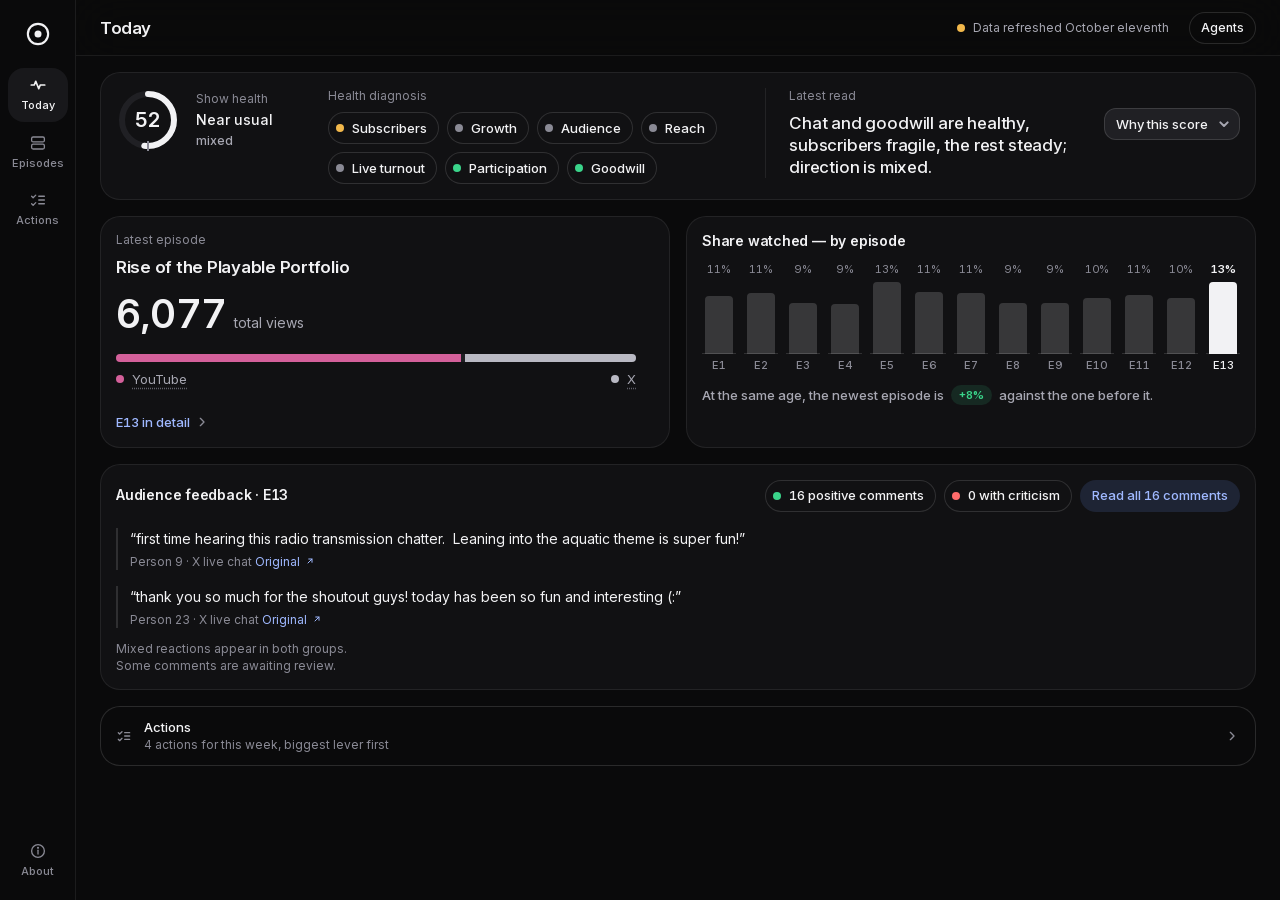
==== index.html @ e7eb9061 "Sponsor page: data.sponsor, call-ins, matched clocks, sponsors.html A third page the owners send to " ====
<!doctype html>
<html lang="en">
<head>
<meta charset="utf-8" />
<meta name="viewport" content="width=device-width, initial-scale=1" />
<link rel="icon" href="data:image/svg+xml,%3Csvg xmlns='http://www.w3.org/2000/svg' viewBox='0 0 16 16'%3E%3Crect width='16' height='16' rx='4' fill='%230a0a0b'/%3E%3Ccircle cx='8' cy='8' r='5.25' fill='none' stroke='%23f2f2f4' stroke-width='1.5'/%3E%3Ccircle cx='8' cy='8' r='2' fill='%23f2f2f4'/%3E%3C/svg%3E" />
<meta name="theme-color" content="#0a0a0b" />
<title>Dive Radio — Episode Analytics</title>
<style>
  /* Inter, Latin subset, variable weight 100–900 and optical size 14–32 — © 2016 The Inter Project Authors, SIL Open Font License 1.1 */
  @font-face { font-family: "Inter"; font-style: normal; font-weight: 100 900; font-display: swap; src: url([data-uri]) format("woff2"); unicode-range: U+0000-00FF, U+0131, U+0152-0153, U+02BB-02BC, U+02C6, U+02DA, U+02DC, U+0304, U+0308, U+0329, U+2000-206F, U+20AC, U+2122, U+2191, U+2193, U+2212, U+2215, U+FEFF, U+FFFD; }
  @font-face { font-family: "Inter Fallback"; src: local("Arial"); ascent-override: 90.44%; descent-override: 22.52%; line-gap-override: 0%; size-adjust: 107.12%; }
  /* ===== Smart Sharps design system 3.1.1 (2026-10-08) =====
     The system's tokens.css follows verbatim — validator block 1q2 locks it
     byte for byte to tools/dive-analytics/audit/ds-tokens.css, the vendored
     copy — inlined with the Inter Latin subset above so the page fetches
     nothing at runtime (rule 10). Every rule after it reads these tokens: no
     raw colors, eight type steps, a 4 px grid, the radius scale. The linter
     (scripts/ds-audit.mjs, vendored at audit/ds-audit.mjs) keeps it that way. */
/*
 * Smart Sharps design system — tokens (vanilla CSS). One dark world.
 * THIS FILE IS THE SOURCE OF TRUTH for every token (design system v2, 2026-10-04, extracted from
 * the Smart Sharps app; the data-viz and dashboard extensions, v2.1, 2026-10-06, are marked EXT
 * and described in reference/extensions.md). Smart Sharps itself imports it through
 * tailwind-theme.css; change a token here, never in a consuming app.
 *
 * Use: link it (with fonts.css) or paste it into the page's first <style> (single-file pages
 * paste `node scripts/inline-fonts.mjs` output for the fonts). Every other rule reads these
 * properties — no raw colors, no off-scale sizes, no off-grid spacing (scripts/ds-audit.mjs
 * enforces it).
 *
 * COLOR MEANS ONE THING EACH
 *   blue (--tint)        you can tap it: buttons, links, focus. Never decoration, data, selection or status.
 *   white inverted       a selected toggle (filter chips, picked items) — --selected-bg / --selected-fg.
 *   raised gray thumb    the selected option of a segmented control (surface-3 + --shadow-thumb).
 *   white ring           the current row or card (--selection-ring, 1.5 px inset). Focus is the blue outline.
 *   green / red          value: money won/lost; EXT in non-money products, the product's value measure
 *                        above/below its reference ("+12% vs typical"). Green also marks good / healthy.
 *   amber                a warning, an error, a fragile state, a small edge. Errors are amber, never red.
 *   orange (--urgent)    act now. Rare.
 *   live red             something happening right now — always with the word LIVE.
 *   EXT series-*         chart identity only (≤ 4 named series). Never on text that is not a legend.
 *   EXT white focus      the focused series in a many-series chart; everything else is context gray.
 * A color always rides with a word, a sign or an icon — never alone.
 */

:root {
  color-scheme: dark;

  /* ---- type: eight steps, rem × --type-scale (Dynamic Type 0.85–1.6). Nothing else is a size. ---- */
  --font-sans: "Inter", "Inter Fallback", ui-sans-serif, system-ui, -apple-system, sans-serif; /* words AND numbers */
  --font-num: var(--font-sans);   /* figures: the same face; .num adds tabular figures so columns align */
  --font-mono: var(--font-num);   /* deprecated alias (v2 set figures in Geist Mono); kept so old var(--font-mono) is Inter */
  --type-scale: 1;
  --body-size: 0.9375rem;          /* 15 on phones, 14 from 48rem */
  --hero-size: 2.125rem;           /* 34 on phones, 40 from 48rem */
  --text-caption: calc(0.6875rem * var(--type-scale));  --lh-caption: 1.28;   /* 11  axis labels, sm tags */
  --text-meta:    calc(0.75rem * var(--type-scale));    --lh-meta: 1.34;      /* 12  labels, counts, meta */
  --text-body-sm: calc(0.8125rem * var(--type-scale));  --lh-body-sm: 1.39;   /* 13  secondary text, rows */
  --text-body:    calc(var(--body-size) * var(--type-scale)); --lh-body: 1.42; /* 15 / 14 body */
  --text-title:   calc(1.0625rem * var(--type-scale));  --lh-title: 1.3;      /* 17  titles (section titles are body from md) */
  --text-num-lg:  calc(1.25rem * var(--type-scale));    --lh-num-lg: 1.2;     /* 20  KPI / metric values; phone top-bar title */
  --text-display: calc(1.625rem * var(--type-scale));   --lh-display: 1.16;   /* 26  summary figures, detail titles */
  --text-hero:    calc(var(--hero-size) * var(--type-scale)); --lh-hero: 1.1; /* 34 / 40  EXT: a dashboard's one answer */

  /* ---- surfaces: canvas → surface-1 (cards) → surface-2 (raised, wells, inputs) → surface-3 (selected / pressed, secondary buttons) ---- */
  --canvas: #0a0a0b;
  --surface-1: #111113;
  --surface-2: #18181b;
  --surface-3: #202024;
  --surface-4: #2a2a30;            /* secondary button hover */
  --popover: #141417;              /* menus, popovers, tooltip cards, the command palette */
  --line: rgb(255 255 255 / 0.075);        /* hairlines: card outlines (inset), row dividers */
  --line-strong: rgb(255 255 255 / 0.13);  /* outlines of controls: chips, pills, secondary buttons */
  --scrim: rgb(0 0 0 / 0.6);               /* behind a dialog */
  --scrim-sheet: rgb(0 0 0 / 0.65);        /* behind a bottom sheet */
  --shadow-pop: 0 4px 6px -1px rgb(0 0 0 / 0.1), 0 2px 4px -2px rgb(0 0 0 / 0.1), 0 0 0 1px rgb(242 242 244 / 0.1);
  --shadow-dialog: 0 24px 64px -16px rgb(0 0 0 / 0.75), 0 0 0 1px var(--line-strong);
  --shadow-sheet: 0 -24px 48px -24px rgb(0 0 0 / 0.8);
  --shadow-thumb: 0 1px 2px rgb(0 0 0 / 0.4), inset 0 0 0 1px var(--line-strong);
  --shadow-tabbar: inset 0 0 0 1px var(--line-strong), 0 16px 40px -12px rgb(0 0 0 / 0.9);
  --shadow-toast: inset 0 0 0 1px var(--line-strong), 0 12px 32px -12px rgb(0 0 0 / 0.7);
  --shadow-switch: 0 1px 3px rgb(0 0 0 / 0.4);
  --tab-active-bg: rgb(255 255 255 / 0.1);
  --tab-active-ring: rgb(255 255 255 / 0.08);

  /* ---- text ---- */
  --fg-1: #f2f2f4;   /* primary, every number */
  --fg-2: #a7a7b2;   /* secondary, labels in rows */
  --fg-3: #8a8a95;   /* tertiary, meta, metric labels (≥ 5.2:1 on every surface) */
  --fg-4: #5f5f69;   /* decorative only — separators, empty dots, dotted underlines; never informative text */

  /* ---- meaning ---- */
  --pos: #3ad48a;  --pos-soft: rgb(58 212 138 / 0.12);  --pos-flash: rgb(58 212 138 / 0.28);
  --neg: #ff6b6b;  --neg-soft: rgb(255 107 107 / 0.12); --neg-flash: rgb(255 107 107 / 0.26);
  --warn: #f2b84b; --warn-soft: rgb(242 184 75 / 0.11); --warn-ring: rgb(242 184 75 / 0.18);
  --urgent: #ff9650; --urgent-soft: rgb(255 150 80 / 0.14);
  --live: #ff4d5e; --live-soft: rgb(255 77 94 / 0.14);

  /* ---- interaction: the one blue ---- */
  --tint: #6b93ff;  --tint-hover: #82a5ff;  --tint-press: #5a83f0;
  --tint-soft: rgb(107 147 255 / 0.14);
  --tint-selection: rgb(107 147 255 / 0.35);   /* selected text (::selection) */
  --tint-fg: #9fb8ff;                 /* blue text on dark: links, tonal and link buttons */
  --on-tint: #08090c;                 /* label on a solid blue (primary) button */
  --selected-bg: var(--fg-1);
  --selected-fg: var(--canvas);
  --selection-ring: rgb(255 255 255 / 0.45);

  /* ---- data viz ---- */
  /* Smart Sharps' named series (thin lines on its price charts) */
  --series-dk: #e8e8ec;  --series-fair: #b48cff;  --series-kalshi: #d4609a;
  /* EXT v2.1: four categorical slots for named series in fills (bars, stacks, splits).
     Pairs group two members of one family by lightness; each passes ≥ 3.4:1 on surface-1. */
  --series-1: #d4609a;  --series-1-dim: #a94f7d;    /* rose pair */
  --series-2: #b9b9c3;  --series-2-dim: #74747f;    /* neutral pair */
  --series-3: #b48cff;                              /* violet */
  --series-4: #5ec2cf;                              /* cyan — the fourth and last slot */
  --series-focus: var(--fg-1);                      /* the focused series in a many-series chart */
  --series-context: rgb(255 255 255 / 0.16);        /* every other series */
  --series-typical: var(--fg-3);                    /* the reference line, always dashed 4 4 */
  --chart-grid: rgb(255 255 255 / 0.055);           /* horizontal grid lines only */
  --chart-axis: var(--fg-3);
  --chart-crosshair: rgb(255 255 255 / 0.22);
  --chart-gap: var(--surface-1);                    /* the gap between stacked segments = the card */

  /* ---- shape: one radius per role ---- */
  --radius-sm: 4px;    /* kbd, bar ends */
  --radius-md: 8px;    /* menu items, grade badge, xs buttons, simple tooltip */
  --radius-lg: 12px;   /* buttons, rows on canvas, segmented thumb, menus, popovers, toasts */
  --radius-xl: 16px;   /* fields, segmented track, banners, a pane's metric block */
  --radius-2xl: 20px;  /* every top-level container: cards, list panels, disclosure rows, dialogs, sheets */
  --radius-full: 999px;/* pills, chips, tags, dots */

  /* ---- density (comfortable). 4 px grid: every spacing is a multiple of 4. ---- */
  --d-gutter: 16px;   /* page side padding (24 from 48rem) */
  --d-card: 16px;     /* inside a card */
  --d-inner: 12px;    /* between blocks inside a card */
  --d-stack: 12px;    /* between cards / rows in a list */
  --d-section: 24px;  /* between page sections */
  --d-row: 12px;      /* a list row's vertical padding */
  --d-pane: 32px;     /* the desktop detail pane */

  /* ---- shell ---- */
  --topbar-h: 48px;   /* 56 from 48rem */
  --rail-w: 76px;
  --tabbar-h: 64px;
  --trust-row-h: 40px; /* one trust-bar row (36 from 48rem); .ss-shell multiplies it by --trust-rows (v3.1) */
  --content-max: 1240px;
  --safe-top: env(safe-area-inset-top, 0px);
  --safe-bottom: env(safe-area-inset-bottom, 0px);

  /* ---- motion ---- */
  --ease-out-expo: cubic-bezier(0.16, 1, 0.3, 1);
  --ease-out-quart: cubic-bezier(0.25, 1, 0.5, 1);
  --ease-sheet: cubic-bezier(0.32, 0.72, 0, 1);
}

@media (min-width: 48rem) {
  :root {
    --body-size: 0.875rem;
    --hero-size: 2.5rem;
    --topbar-h: 56px;
    --trust-row-h: 36px;
    --d-gutter: 24px;
  }
}

/* Compact density: the same layouts, tighter. <html data-density="compact"> */
:root[data-density="compact"] {
  --d-card: 12px; --d-inner: 8px; --d-stack: 8px; --d-section: 16px; --d-row: 8px; --d-pane: 24px;
}
@media (min-width: 48rem) { :root[data-density="compact"] { --d-gutter: 16px; } }
  /* product token: one gutter for every card, column and row (owner directive
     2026-08-23): 16 px from 721 px, 12 px on phones — a local reinterpretation of
     the system's --d-stack (12), on the 4 px grid */
  :root { --gap: 16px; }
  /* ===== components.css 3.1.1: the system recipes this page uses, copied verbatim =====
     Each group below (groups are separated by a blank line) is a run of whole lines of the
     system's components.css; validator 1q2 checks every group against the vendored copy,
     tools/dive-analytics/audit/ds-components.css. Markup uses these ss- classes as they are;
     the page's own rules after this block only add what the system leaves to a product. */
/* v3.1.1: a link's ring takes the link buttons' 4 px corners. Zero specificity, so anything that sets its own radius
   keeps it, and rows that draw their ring inside themselves keep their own square shape. */
:where(a:focus-visible:not(.ss-focus-inset, .ss-panel--list .ss-row--link)) { border-radius: var(--radius-sm); }

button { font: inherit; color: inherit; }

.ss-dot { width: 8px; height: 8px; border-radius: var(--radius-full); flex: none; display: inline-block; }

/* skip link (components.md §1.3; recipe v3.1): the page's first Tab stop, off-screen until it has keyboard focus.
   Keyboard-only, so the 44 px rule doesn't apply. In a hash router, activation calls preventDefault() and focuses
   <main tabindex="-1"> (an href="#main" would route). */
.ss-skip { position: fixed; top: 12px; left: 12px; z-index: 100; display: inline-flex; align-items: center; height: 36px; padding: 0 12px; border-radius: var(--radius-lg);
  background: var(--surface-2); color: var(--fg-1); font-size: var(--text-body-sm); font-weight: 500; text-decoration: none;
  transform: translateY(-200%); }
.ss-skip:focus-visible { transform: none; }

/* status dot: gray when current, amber when behind — never green, never blue */
.ss-conn { position: relative; height: 36px; min-width: 44px; display: inline-flex; align-items: center; justify-content: center; gap: 8px;
  padding: 0 12px; border-radius: var(--radius-full); font-size: var(--text-body-sm); color: var(--fg-2); }
.ss-conn::after { content: ""; position: absolute; inset: -4px 0; }
.ss-conn:hover { background: var(--surface-2); color: var(--fg-1); }
.ss-conn__dot { width: 8px; height: 8px; border-radius: var(--radius-full); background: var(--fg-3); }
.ss-conn__dot--lag { background: var(--warn); }
/* the words ("Updated 5s ago") sit in one label, so the pill's flex gap never lands between a word and its figure (3.1);
   below 40rem the label is for screen readers only and the dot speaks for the bar, so the page title never yields.
   Below 40rem a lagging conn (.ss-conn__dot--lag) must be paired with the trust bar (.ss-trust), which carries the
   words: an amber dot alone is a color without a word. */
.ss-conn__label { white-space: nowrap; }
@media (max-width: 39.99rem) { .ss-conn__label { position: absolute; width: 1px; height: 1px; overflow: hidden; clip-path: inset(50%); } }
@media (min-width: 48rem) { .ss-conn { height: 32px; font-size: var(--text-meta); } }

/* desktop rail (md+) */
.ss-rail { position: fixed; inset: 0 auto 0 0; z-index: 50; width: var(--rail-w); display: none; flex-direction: column;
  align-items: center; border-right: 1px solid var(--line); background: var(--canvas); padding: 12px 0; }
@media (min-width: 48rem) { .ss-rail { display: flex; } }
/* rail home mark and lists (components.md §1.1; recipe v3.1): the brand mark links home; the page items sit in a list,
   and secondary pages (About, Settings) in a second list pinned to the bottom */
.ss-rail__home { margin-bottom: 12px; width: 44px; height: 44px; border-radius: var(--radius-xl); display: flex; align-items: center;
  justify-content: center; color: var(--fg-1); transition: background-color 150ms; }
.ss-rail__home:hover { background: var(--surface-2); }
.ss-rail__home svg { width: 28px; height: 28px; }
.ss-rail__list { flex: 1; display: flex; flex-direction: column; align-items: center; gap: 4px; margin: 0; padding: 0; list-style: none; }
.ss-rail__list--bottom { flex: none; }   /* the page list takes the free height, so this one sits at the bottom (Smart Sharps' flex-1) */
.ss-rail__item { position: relative; width: 60px; display: flex; flex-direction: column; align-items: center; gap: 4px; padding: 8px 0;
  border-radius: var(--radius-xl); font-size: var(--text-caption); font-weight: 500; color: var(--fg-3); text-decoration: none;
  transition: color 150ms, background-color 150ms; }
.ss-rail__item:hover { background: var(--surface-1); color: var(--fg-1); }
.ss-rail__item[aria-current="page"] { background: var(--surface-2); color: var(--fg-1); }
.ss-rail__item svg { width: 18px; height: 18px; stroke-width: 1.75; }
.ss-rail__item[aria-current="page"] svg { stroke-width: 2.25; }

/* phone tab bar (floating pill) */
.ss-tabbar { position: fixed; inset: auto 0 0 0; z-index: 50; padding: 0 12px calc(var(--safe-bottom) + 8px); pointer-events: none; }
@media (min-width: 48rem) { .ss-tabbar { display: none; } }
.ss-tabbar__fade { position: absolute; inset: auto 0 0 0; height: calc(var(--tabbar-h) + var(--safe-bottom) + 32px); background: var(--canvas);
  -webkit-mask-image: linear-gradient(to top, black 35%, transparent); mask-image: linear-gradient(to top, black 35%, transparent); }
.ss-tabbar__pill { pointer-events: auto; position: relative; margin: 0 auto; display: grid;
  grid-auto-flow: column; grid-auto-columns: 1fr;   /* v3.1: one column per tab (4 or 5), was repeat(5, 1fr) */
  height: var(--tabbar-h); max-width: 440px; padding: 4px; border-radius: var(--radius-full);
  background: color-mix(in oklab, var(--surface-2) 85%, transparent);
  box-shadow: var(--shadow-tabbar);
  -webkit-backdrop-filter: blur(40px); backdrop-filter: blur(40px); }
.ss-tab { height: 100%; display: flex; flex-direction: column; align-items: center; justify-content: center; gap: 4px; border-radius: var(--radius-full);
  font-size: var(--text-caption); font-weight: 500; color: var(--fg-2); text-decoration: none; transition: color 150ms, transform 150ms; }
.ss-tab:active { transform: scale(0.95); color: var(--fg-1); }
.ss-tab[aria-current="page"] { color: var(--fg-1); background: var(--tab-active-bg); box-shadow: inset 0 0 0 1px var(--tab-active-ring); }
.ss-tab svg { width: 22px; height: 22px; stroke-width: 1.75; }
.ss-tab[aria-current="page"] svg { stroke-width: 2.25; }
.ss-tab:focus-visible { outline-offset: -2px; }   /* v3.1: the ring stays inside the pill */

/* ===== buttons ===== */
.ss-btn { position: relative; display: inline-flex; flex-shrink: 0; align-items: center; justify-content: center; gap: 8px;
  height: 44px; padding: 0 16px; border: 0; border-radius: var(--radius-lg); font-size: var(--text-body); font-weight: 500;
  white-space: nowrap; user-select: none; cursor: pointer; text-decoration: none;
  transition: background-color 150ms cubic-bezier(0, 0, 0.2, 1), color 150ms cubic-bezier(0, 0, 0.2, 1), box-shadow 150ms cubic-bezier(0, 0, 0.2, 1), transform 150ms cubic-bezier(0, 0, 0.2, 1); }
.ss-btn:active { transform: scale(0.98); }
.ss-btn:focus-visible { outline: none; box-shadow: 0 0 0 2px var(--canvas), 0 0 0 4px var(--tint); }
.ss-btn:disabled { pointer-events: none; opacity: 0.45; }
.ss-btn svg { width: 16px; height: 16px; flex-shrink: 0; }
@media (min-width: 48rem) { .ss-btn { height: 36px; font-size: var(--text-body); } }

.ss-btn--secondary { background: var(--surface-3); color: var(--fg-1); box-shadow: inset 0 0 0 1px var(--line-strong); }  /* every other action */
.ss-btn--secondary:hover { background: var(--surface-4); }

.ss-btn--link { height: auto; padding: 0; background: none; color: var(--tint-fg); }
.ss-btn--link:hover { text-decoration: underline; text-underline-offset: 4px; }
.ss-btn--link:active { transform: none; }
/* v3.1: a link button reaches 44 px — a centred hit area works whatever the text step (13, 14 or 15 px) */
.ss-btn--link::after { content: ""; position: absolute; left: -4px; right: -4px; top: 50%; height: 44px; transform: translateY(-50%); }
/* its focus is the global outline, 2 px out with 4 px corners: the buttons' canvas-gap ring would cut into the first and
   last glyphs of a padding-less label, and draw a dark band on a tinted banner */
.ss-btn--link:focus-visible { box-shadow: none; outline: 2px solid var(--tint); outline-offset: 2px; border-radius: var(--radius-sm); }
/* a chevron marked .ss-btn__chev turns when the button opens something; other icons never turn */
.ss-btn--link .ss-btn__chev { transition: transform 150ms var(--ease-out-quart); }
.ss-btn--link[aria-expanded="true"] .ss-btn__chev { transform: rotate(180deg); }
@media (min-width: 48rem) { .ss-btn--sm { height: 32px; padding: 0 12px; font-size: var(--text-body-sm); } }

.ss-grade { display: inline-flex; flex-shrink: 0; align-items: center; justify-content: center; width: 24px; height: 24px; border-radius: var(--radius-md);
  font-family: var(--font-num); font-variant-numeric: tabular-nums; font-size: var(--text-body-sm); font-weight: 700; }

.ss-grade--muted { background: var(--surface-2); color: var(--fg-2); box-shadow: inset 0 0 0 1px var(--line-strong); }
/* small grade (components.md §6.2; recipe v3.1). A rank in a list is ss-grade ss-grade--sm ss-grade--muted. */
.ss-grade--sm { width: 20px; height: 20px; font-size: var(--text-caption); }

.ss-menu { min-width: 192px; padding: 4px; border-radius: var(--radius-lg); background: var(--popover); color: var(--fg-1);
  box-shadow: var(--shadow-pop); animation: ss-pop-in 100ms ease; }
.ss-menu__item { display: flex; align-items: center; gap: 8px; width: 100%; min-height: 44px; padding: 4px 8px; border: 0; border-radius: var(--radius-md);
  background: none; color: var(--fg-1); font-size: var(--text-body); text-align: left; cursor: pointer; }
.ss-menu__item:hover, .ss-menu__item:focus-visible { background: var(--surface-3); outline: none; }
.ss-menu__item svg { width: 16px; height: 16px; }
.ss-menu__label { padding: 4px 8px; font-size: var(--text-meta); color: var(--fg-3); }
.ss-menu__sep { margin: 4px -4px; height: 1px; background: var(--line); }
/* menu with a check slot (v3.1): every item keeps a 16 px slot before its text, the chosen item shows its check;
   group labels inset to the same text edge (8 item padding + 16 slot + 8 gap = 32) */
.ss-menu--checks .ss-menu__label { padding-left: 32px; }
.ss-menu__check { width: 16px; height: 16px; flex: none; color: var(--fg-1); visibility: hidden; }
.ss-menu__item[aria-selected="true"] .ss-menu__check, .ss-menu__item[aria-checked="true"] .ss-menu__check { visibility: visible; }
.ss-menu__item[aria-selected="true"], .ss-menu__item[aria-checked="true"] { font-weight: 500; }
@media (min-width: 48rem) { .ss-menu__item { min-height: 28px; } }

/* verdict card (components.md §12.1 "No edge right now", §12.2 paused; recipe v3.1): an answer that is absent, stated as
   a verdict inside an .ss-panel.ss-panel--pad — never an icon-centred empty state. The title is the section's heading;
   the disc is aria-hidden; each meta item carries its own leading "·" so a wrap never strands one. */
.ss-verdict { display: flex; align-items: flex-start; gap: 16px; }
.ss-verdict__icon { width: 40px; height: 40px; flex: none; border-radius: var(--radius-full); display: flex; align-items: center; justify-content: center;
  background: var(--surface-2); color: var(--fg-2); box-shadow: inset 0 0 0 1px var(--line); }
.ss-verdict__icon svg { width: 20px; height: 20px; }
.ss-verdict--warn .ss-verdict__icon { background: var(--warn-soft); color: var(--warn); box-shadow: none; }   /* paused, limit: a warning, with its words */
.ss-verdict__text { min-width: 0; flex: 1; }
.ss-verdict__title { margin: 8px 0 0; font-size: var(--text-title); line-height: 1.25; font-weight: 600; letter-spacing: -0.015em; color: var(--fg-1); }
.ss-verdict__body { margin: 4px 0 0; max-width: 60ch; font-size: var(--text-body-sm); line-height: 1.5; color: var(--fg-2); text-wrap: pretty; }

.ss-banner { display: flex; align-items: flex-start; gap: 12px; border-radius: var(--radius-xl); padding: 12px var(--d-card); font-size: var(--text-body); }
.ss-banner > svg { margin-top: 4px; margin-top: calc((1lh - 16px) / 2); width: 16px; height: 16px; flex-shrink: 0; color: var(--fg-2); }
/* the banner's own icon only, never an action's. v3.1.1: centred on the first line (Inter's cap-height centre): 2.65 px
   on phones, 1.23 px from 48rem; 4 px where the lh unit is unsupported. */
.ss-banner--warn { background: var(--warn-soft); color: var(--fg-1); box-shadow: inset 0 0 0 1px var(--warn-ring); }
.ss-banner--warn > svg { color: var(--warn); }
.ss-banner--info { background: var(--surface-2); color: var(--fg-1); box-shadow: inset 0 0 0 1px var(--line-strong); }   /* never blue */
/* banner parts (components.md §12.4; recipe v3.1) */
.ss-banner__text { min-width: 0; flex: 1; }   /* the words: title, then body */
.ss-banner__title { font-weight: 500; }
.ss-banner__body { margin-top: 4px; color: var(--fg-2); text-wrap: pretty; }
.ss-banner__action { flex-shrink: 0; align-self: center; margin-left: auto; }   /* an ss-btn--link, or ss-btn--secondary ss-btn--sm */
.ss-banner__action.ss-btn--link { font-size: inherit; }   /* a link action reads at the banner's own size */
@media (max-width: 47.99rem) {
  /* phones: the action wraps under the words instead of squeezing them into a narrow column */
  .ss-banner:has(> .ss-banner__action) { flex-wrap: wrap; row-gap: 8px; }
  .ss-banner:has(> svg):has(> .ss-banner__action) > .ss-banner__text { flex-basis: calc(100% - 28px); }   /* 16 icon + 12 gap */
  .ss-banner:not(:has(> svg)):has(> .ss-banner__action) > .ss-banner__text { flex-basis: 100%; }
}
@media (min-width: 48rem) {
  /* a one-line banner (no body) with an action: icon, words and action share one centre line */
  .ss-banner:has(> .ss-banner__action):not(:has(.ss-banner__body)) { align-items: center; }
  .ss-banner:has(> .ss-banner__action):not(:has(.ss-banner__body)) > svg { margin-top: 0; }
}
@media (min-width: 48rem) { .ss-banner { font-size: var(--text-body-sm); } }

.ss-x-carousel { display: flex; gap: var(--d-stack); overflow-x: auto; padding: 8px; margin: -8px; scrollbar-width: none; scroll-snap-type: x proximity; }
.ss-x-carousel::-webkit-scrollbar { display: none; }
.ss-x-carousel > * { flex: 0 0 168px; scroll-snap-align: end; }
.ss-x-carousel.more-left { -webkit-mask-image: linear-gradient(to right, transparent 0, black 32px); mask-image: linear-gradient(to right, transparent 0, black 32px); }
.ss-x-carousel.more-right { -webkit-mask-image: linear-gradient(to left, transparent 0, black 32px); mask-image: linear-gradient(to left, transparent 0, black 32px); }

.ss-x-chart-tip { position: absolute; pointer-events: none; min-width: 216px; max-width: 300px; padding: 12px; border-radius: var(--radius-lg);
  background: var(--popover); box-shadow: var(--shadow-pop); font-size: var(--text-body-sm); }

/* carousel scrolled mid-way fades BOTH edges (the single-edge masks above replace each other) */
.ss-x-carousel.more-left.more-right {
  -webkit-mask-image: linear-gradient(to right, transparent 0, black 32px, black calc(100% - 32px), transparent 100%);
          mask-image: linear-gradient(to right, transparent 0, black 32px, black calc(100% - 32px), transparent 100%); }

/* chart tooltip card anatomy (dataviz.md "Interaction"; the container is .ss-x-chart-tip above): one text edge, with the
   series swatches hanging in a 16 px gutter (8 px dot + 8 px gap). --plain closes the gutter when no row has a swatch. */
.ss-x-chart-tip__title, .ss-x-chart-tip__meta, .ss-x-chart-tip__value, .ss-x-chart-tip__note { padding-left: 16px; }
.ss-x-chart-tip__title { font-weight: 600; color: var(--fg-1); }
.ss-x-chart-tip__meta { margin: 4px 0 8px; font-size: var(--text-meta); color: var(--fg-3); }
.ss-x-chart-tip__value { font-family: var(--font-num); font-size: var(--text-num-lg); line-height: 1.25; font-weight: 600; letter-spacing: -0.02em;
  font-variant-numeric: tabular-nums; color: var(--fg-1); }
.ss-x-chart-tip__value small { font-family: var(--font-sans); font-size: var(--text-body-sm); font-weight: 400; letter-spacing: 0; color: var(--fg-3); }
.ss-x-chart-tip__row { display: flex; align-items: center; gap: 8px; padding: 4px 0; font-size: var(--text-body-sm); line-height: 1.3; color: var(--fg-2); }
.ss-x-chart-tip__row > .ss-dot { flex: none; }
.ss-x-chart-tip__val { margin-left: auto; font-family: var(--font-num); font-variant-numeric: tabular-nums; color: var(--fg-1); text-align: right; white-space: nowrap; }
.ss-x-chart-tip__val--absent { color: var(--fg-3); }   /* "—": no value at this x, never 0 */
.ss-x-chart-tip__row[aria-current="true"], .ss-x-chart-tip__row[aria-current="true"] .ss-x-chart-tip__val { color: var(--fg-1); font-weight: 600; }
.ss-x-chart-tip__value + .ss-x-chart-tip__row { margin-top: 8px; }   /* rows straight under the value get the same 8 px as after a __sep */
.ss-x-chart-tip__sep { height: 1px; margin: 8px 0 4px; background: var(--line); }   /* optional: parts a total from its breakdown */
.ss-x-chart-tip__note { margin-top: 8px; font-size: var(--text-meta); color: var(--warn); }   /* a caveat about the reading, in words */
.ss-x-chart-tip--plain .ss-x-chart-tip__title, .ss-x-chart-tip--plain .ss-x-chart-tip__meta,
.ss-x-chart-tip--plain .ss-x-chart-tip__value, .ss-x-chart-tip--plain .ss-x-chart-tip__note { padding-left: 0; }
  /* ===== end of the system recipes ===== */
  * { box-sizing: border-box; }
  /* scroll targets (a selected episode brings the chart into view) clear the sticky top bar */
  html { background: var(--canvas); -webkit-text-size-adjust: 100%; -webkit-tap-highlight-color: transparent;
    scrollbar-color: var(--surface-3) transparent; scrollbar-width: thin; scroll-padding-top: calc(var(--topbar-h) + 16px); }
  html:has(#trust:not([hidden])) { scroll-padding-top: calc(var(--topbar-h) + 56px); }
  body { margin: 0; background: var(--canvas); color: var(--fg-1); font-family: var(--font-sans);
    font-size: var(--text-body); line-height: 1.42;
    -webkit-font-smoothing: antialiased; text-rendering: optimizeLegibility; overflow-wrap: break-word; }
  ::selection { background: var(--tint-soft); color: var(--fg-1); }
  :focus-visible { outline: 2px solid var(--tint); outline-offset: 2px; }
  h1, h2, h3 { text-wrap: balance; }
  .wrap { max-width: var(--content-max); margin: 0 auto; padding: 0 var(--d-gutter) 56px; outline: none; }

  /* ---- the system's app shell: a 76 px rail on desktop, a floating tab bar on phones ---- */
  #pagetitle:focus, #main:focus { outline: none; }
  /* the shell is the system's (.ss-rail, .ss-tabbar, .ss-tab above); the page adds only the
     room under the floating tab bar and the rail's column */
  @media (max-width: 47.99rem) { .wrap { padding-bottom: calc(var(--tabbar-h) + var(--safe-bottom) + 32px); } }
  @media (min-width: 48rem) { body { padding-left: var(--rail-w); } }
  .view[hidden] { display: none; }
  .sechead.first { margin-top: 8px; }
  .pagelead { margin: 8px 0 16px; max-width: 62ch; color: var(--fg-3); font-size: var(--text-body-sm); line-height: 1.39; }
  @media (min-width: 48rem) { .pagelead { margin-top: 4px; font-size: var(--text-meta); } }
  /* Today's link to the Actions page: the system's disclosure row, navigating */
  .epihero:not(:empty) { margin-bottom: var(--gap); }
  /* the episode card's way into its pane: the system's link button at body-sm */
  .herolink { gap: 4px; margin-top: 24px; font-size: var(--text-body-sm); }
  /* under the hero's facts the link sits 28 down: its 44 px area reaches 12.75 px above its line and each
     fact's reaches 12 below, so 28 keeps both whole (24 would let the link take the facts' last 2 px) */
  .hero .gline + .herolink { margin-top: 28px; }
  .donext + .alllink { margin-top: 12px; }
  .nextrow { display: flex; align-items: center; gap: 12px; min-height: 56px; margin-top: var(--gap); padding: var(--d-row) var(--d-card);
    border-radius: var(--radius-2xl); box-shadow: inset 0 0 0 1px var(--line-strong); color: inherit; text-decoration: none;
    transition: background 150ms var(--ease-out-quart); }
  .nextrow:hover { background: var(--surface-1); }
  .nextrow .sumic { width: 16px; height: 16px; color: var(--fg-3); display: flex; flex: none; }
  .nextrow .sumic svg, .nextrow > svg { width: 16px; height: 16px; flex: none; }
  .nextrow > svg { color: var(--fg-3); }
  .nextrow .sumt { flex: 1; min-width: 0; display: flex; flex-direction: column; }
  .nextrow .sumt b { font-weight: 500; color: var(--fg-1); font-size: var(--text-body); line-height: 1.42; }
  .nextrow .sumt span { color: var(--fg-3); font-size: var(--text-body-sm); line-height: 1.39; }
  @media (min-width: 48rem) { .nextrow .sumt b { font-size: var(--text-body-sm); } .nextrow .sumt span { font-size: var(--text-meta); } }
  /* every figure on the page: the system's .ss-num — Inter with tabular
     figures, never broken. monoFigures() wraps the figures inside mixed text */
  .n, [data-fold-number] { font-family: var(--font-num); font-variant-numeric: tabular-nums; font-feature-settings: "tnum";
    white-space: nowrap; overflow-wrap: normal; }

  /* ---- top bar: brand, freshness, the Agents page ---- */
  header { position: sticky; top: 0; z-index: 30; height: var(--topbar-h); margin-bottom: var(--gap);
    background: color-mix(in oklab, var(--canvas) 85%, transparent); box-shadow: inset 0 -1px 0 var(--line);
    -webkit-backdrop-filter: blur(24px); backdrop-filter: blur(24px); }
  @supports (backdrop-filter: blur(1px)) { header { background: color-mix(in oklab, var(--canvas) 70%, transparent); } }
  .topin { max-width: var(--content-max); height: 100%; margin: 0 auto; padding: 0 var(--d-gutter);
    display: flex; align-items: center; gap: 8px; }
  .brand { display: inline-flex; align-items: center; gap: 8px; flex: none; }
  .brand svg { width: 20px; height: 20px; flex: none; color: var(--fg-1); }
  h1 { margin: 0; flex: none; font-size: var(--text-num-lg); line-height: 1.2; font-weight: 600; letter-spacing: -0.025em; white-space: nowrap; }
  @media (min-width: 48rem) { h1 { font-size: var(--text-title); line-height: 1.3; } }
  /* freshness: the system's status dot — gray when current, amber when behind; never green, never blue */
  /* the status is the system's .ss-conn button (recipe above): it opens the exact times in the
     page's one tooltip; the page places it and lets its words ellipsize before the title yields */
  .stamp { margin-left: auto; flex: 0 1 auto; border: 0; background: none; cursor: pointer; }   /* a <button>: no UA fill or border; .ss-conn:hover still wins */
  .stamp .ss-conn__label { min-width: 0; overflow: hidden; text-overflow: ellipsis; }
  .stamp .sshort { display: none; }
  /* the system's trust bar: phones move a not-current freshness sentence under the top bar */
  .trust { display: none; }
  #audience-preview { margin-top: var(--gap); }
  /* the Agents page: the top bar's pill (outline, no fill) */
  .agentslink { position: relative; display: inline-flex; align-items: center; height: 36px; padding: 0 12px; flex: none;
    border-radius: var(--radius-full); box-shadow: inset 0 0 0 1px var(--line-strong);
    color: var(--fg-1); font-size: var(--text-body-sm); font-weight: 500; text-decoration: none; white-space: nowrap;
    transition: background 150ms var(--ease-out-quart); }
  .agentslink::after { content: ""; position: absolute; inset: -4px 0; }
  .agentslink:hover { background: var(--surface-2); }
  @media (min-width: 48rem) { .agentslink { height: 32px; font-size: var(--text-meta); } }
  /* A copy that is not the live site (a one-off build, a branch preview) whose
     data is from an earlier day says so and links to the live dashboard —
     the system's warning banner. */
  .livecopy { margin: 0 0 var(--gap); }
  .livecopy[hidden] { display: none; }

  /* ---- section titles outside cards (title on phones, body on desktop) ---- */
  .sechead { display: flex; align-items: baseline; gap: 8px; flex-wrap: wrap; margin: var(--d-section) 0 12px; }
  .sechead h2 { margin: 0; font-size: var(--text-title); line-height: 1.3; font-weight: 600; letter-spacing: -0.015em; }
  .sechead span { color: var(--fg-3); font-size: var(--text-body-sm); }
  @media (min-width: 48rem) { .sechead h2 { font-size: var(--text-body); } .sechead span { font-size: var(--text-meta); } }

  /* a mark inline in text (the table's column labels, the "X only" / "YouTube only" markers in the hero, the list,
     the table rows and the pane's note): its glyph-baseline offset centres it on the words (within 0.5 px). A mark
     that is a flex item (links, kickers, chips, tooltip rows) ignores it. */
  .plogo { width: 14px; height: 14px; vertical-align: -2px; color: var(--fg-2); }
  /* a mark inside an amber caveat is part of the warning: it takes the caveat's colour (components.md §15) */
  .mk .plogo, .panel .note .plogo { color: inherit; }
  /* tooltip targets wear one quiet mark: a dotted underline in the decorative gray */
  .panel .irow[data-tip] .lb, .panel .trow[tabindex] .tl, .hero .splitlabels .sl[data-stat], .hc-dir .dirrow .dl[data-tip] {
    text-decoration: underline dotted var(--fg-4); text-underline-offset: 4px; }

  /* ---- cards: surface-1, a 1 px inset hairline (never a border, so nothing
     eats the gutter), radius 20, the system's card padding ---- */
  .card { background: var(--surface-1); border: 0; border-radius: var(--radius-2xl);
    box-shadow: inset 0 0 0 1px var(--line); padding: var(--d-card); min-width: 0; }
  /* a label over a block (the system's metric label): sentence case, meta, tertiary */
  .kicker { font-size: var(--text-meta); line-height: 1.34; font-weight: 400; color: var(--fg-3); margin: 0 0 8px; letter-spacing: 0; }
  .kicker .kh { color: var(--fg-3); margin-left: 4px; }
  /* a card's own title (the section header inside a panel): title on phones, body from md */
  .compound > .kicker, #audience-preview .fbhead .kicker { font-size: var(--text-title); line-height: 1.3; font-weight: 600;
    letter-spacing: -0.015em; color: var(--fg-1); }
  @media (min-width: 48rem) { .compound > .kicker, #audience-preview .fbhead .kicker { font-size: var(--text-body); } }

  /* ---- W12 / W28: show health — one strip, one disclosure (2026-09-01) ----
     Glance: the gauge with its band in words, the checks as state-dotted
     pills, the day's headline, and Expand. Click: the details region opens
     under the strip — the evidence behind the score and the do-next actions.
     The details are always in the DOM (inert while closed) so opening is a
     transition on the existing card, never a re-render. */
  .healthrow { margin-bottom: var(--gap); }
  .hstrip { display: grid; grid-template-columns: 188px minmax(392px, 1fr) minmax(360px, 1.15fr);
    gap: 0 24px; align-items: start; }
  .hz { min-width: 0; }
  .hz-score { display: flex; align-items: center; gap: 16px; cursor: pointer; }
  .hz-score .kicker { margin-bottom: 4px; }
  .hz-score .hband { color: var(--fg-1); font-size: var(--text-body); font-weight: 500; line-height: 1.3; }
  /* PRD v10: the band carries the direction word — level and movement in one
     breath; the word is the signal, color only helps */
  .hz-score .hband.hdir { font-size: var(--text-meta); font-weight: 500; color: var(--fg-2); margin-top: 4px; }
  .hz-score .hband.hdir.building { color: var(--pos); }
  .hz-score .hband.hdir.softening { color: var(--neg); }
  .gauge { width: 64px; height: 64px; position: relative; flex: none; }
  @media (max-width: 47.99rem) { .gauge { width: 56px; height: 56px; } }
  .gauge svg { width: 100%; height: 100%; display: block; transform: rotate(-90deg); }
  .gauge .track { fill: none; stroke: var(--surface-3); stroke-width: 6; }
  .gauge .fill { fill: none; stroke: var(--fg-1); stroke-width: 6; stroke-linecap: round; }
  /* the usual level (50) is a notch across the track: the fill's end against
     the notch is the whole read — "just under usual" needs no second number */
  .gauge .tick { stroke: var(--fg-3); stroke-width: 2; }
  .gauge .num { position: absolute; inset: 0; display: flex; align-items: center; justify-content: center; }
  .gauge .num b { font-family: var(--font-num); font-size: var(--text-num-lg); line-height: 1; font-weight: 600;
    letter-spacing: -0.02em; color: var(--fg-1); font-variant-numeric: tabular-nums; }
  /* the checks: pills grouped fragile-first; the dot carries the state at a
     glance (amber fragile, gray steady, green healthy, hollow with no
     reading); the word rides the accessible name and the drill tooltip */
  .hgroups { display: flex; flex-wrap: wrap; align-items: center; gap: 8px; }
  .hgroup, .hnames { display: contents; }
  .hgword, .hnames .sep { display: none; }
  /* the system's chip: outline on the card, fills on hover */
  .hname { position: relative; display: inline-flex; align-items: center; gap: 8px; height: 36px; border: 0;
    border-radius: var(--radius-full); padding: 0 16px 0 12px; margin: 0; background: var(--surface-1);
    box-shadow: inset 0 0 0 1px var(--line-strong); color: var(--fg-1); font-size: var(--text-body-sm); font-weight: 500;
    line-height: 1; white-space: nowrap; cursor: pointer; transition: background 150ms var(--ease-out-quart); }
  .hname::after { content: ""; position: absolute; inset: -4px 0; }
  .hname:hover { background: var(--surface-2); }
  @media (min-width: 48rem) { .hname { height: 32px; padding: 0 12px 0 8px; } }
  .hname .hcd { width: 8px; height: 8px; border-radius: var(--radius-full); background: currentColor; flex: none; }
  .hgroup.healthy .hname .hcd { color: var(--pos); }
  .hgroup.steady .hname .hcd { color: var(--fg-3); }
  .hgroup.fragile .hname .hcd { color: var(--warn); }
  .hgroup.waiting .hname .hcd { background: none; box-shadow: inset 0 0 0 1.5px var(--fg-3); }
  /* the read zone: label over the headline, the one disclosure at its side.
     Opening must not move what was just clicked: the button is pinned beside
     the headline's first line, and only the headline's own box grows */
  .hz-read { display: flex; align-items: start; gap: 16px; box-shadow: inset 1px 0 0 var(--line); padding-left: 24px; }
  .hz-readbody { flex: 1; min-width: 0; cursor: pointer; }
  /* the headline is the largest text in the strip after the score. It holds
     three lines while the card is closed; opening lifts the clamp and lets its
     height ease up to the full text, closing eases it back and re-clamps only
     once the motion has ended (a clamp can't animate) */
  .hz-read .headline { margin: 0; color: var(--fg-1); font-size: var(--text-title); font-weight: 500; line-height: 1.3;
    letter-spacing: -0.01em; text-wrap: pretty; overflow: hidden; max-height: calc(3 * 1.3em);
    transition: max-height 200ms var(--ease-out-quart); }
  .hz-read .headline.clamped { display: -webkit-box; -webkit-box-orient: vertical; -webkit-line-clamp: 3; }
  /* Expand: the system's secondary button, small (.ss-btn--secondary.ss-btn--sm: 44 on phones,
     32 from md); the page keeps the label's width steady and turns the chevron while open */
  .hxbtn { flex: none; line-height: 1; padding: 0 12px 0 16px; }
  /* the trailing chevron takes 4 px less on its side (the state pills' optical inset); the
     system's even padding would wrap "Above usual" beside it at 390 px */
  @media (min-width: 48rem) { .hxbtn { padding: 0 8px 0 12px; } }
  .hxbtn[aria-expanded="true"] { background: var(--surface-4); }
  .hxbtn svg { color: var(--fg-2); transition: transform 150ms var(--ease-out-quart); }
  .hxbtn[aria-expanded="true"] svg { transform: rotate(180deg); }
  .hz-read .hxbtn { margin-top: 20px; }
  /* the details region: a 0fr → 1fr grid row, so the card grows with what it
     reveals; the body fades and settles a beat after the row opens */
  .hdetails { display: grid; grid-template-rows: 0fr; transition: grid-template-rows 200ms var(--ease-out-quart); }
  .hcard[data-open="true"] .hdetails { grid-template-rows: 1fr; }
  .hdinner { min-height: 0; overflow: hidden; }
  .hdbody { display: grid; grid-template-columns: minmax(0, 1.35fr) minmax(0, 1fr) minmax(0, 1fr); gap: 24px 32px;
    margin-top: 20px; padding-top: 20px; box-shadow: inset 0 1px 0 var(--line);
    opacity: 0; transition: opacity 200ms cubic-bezier(0.5, 0, 0.75, 0); }
  .hcard[data-open="true"] .hdbody { opacity: 1; transition: opacity 200ms var(--ease-out-quart); }
  /* the grid follows the columns actually rendered — never an empty track */
  .hdbody.cols-2 { grid-template-columns: minmax(0, 1.35fr) minmax(0, 1fr); }
  .hdbody.cols-3 { grid-template-columns: minmax(0, 1.25fr) minmax(0, 1fr); grid-template-areas: "ev dir" "meta dir"; grid-template-rows: auto 1fr; align-items: start; }
  .hdbody.cols-3 .health-evidence { grid-area: ev; }
  .hdbody.cols-3 .hc-dir { grid-area: dir; }
  .hdbody.cols-3 .hc-meta { grid-area: meta; }
  .hdbody.cols-1 { grid-template-columns: minmax(0, 1fr); }
  .hdcol { min-width: 0; }
  .hdcol .kicker { margin-bottom: 12px; }
  /* what the read is on, and the lifts shown but not scored */
  .health-evidence .readson { margin: -4px 0 12px; color: var(--fg-3); font-size: var(--text-body-sm); line-height: 1.39; }
  .health-evidence .readson b { color: var(--fg-2); font-weight: 500; }
  .health-evidence .evidence { display: grid; grid-template-columns: 1fr 1fr; gap: 8px 32px; }
  .health-evidence h4 { display: flex; align-items: center; gap: 8px; margin: 0 0 8px; font-size: var(--text-meta); font-weight: 500; color: var(--fg-2); }
  .health-evidence h4::before { content: ""; width: 8px; height: 8px; border-radius: var(--radius-full); flex: none; }
  .health-evidence h4.up::before { background: var(--pos); }
  .health-evidence h4.down::before { background: var(--neg); }
  .health-evidence ul { list-style: none; padding: 0; margin: 0; display: grid; gap: 8px; }
  .health-evidence li { display: flex; gap: 12px; color: var(--fg-2); font-size: var(--text-body-sm); line-height: 1.45; }
  .health-evidence li i { width: 4px; align-self: stretch; border-radius: var(--radius-full); flex: none; }
  .health-evidence li.up i { background: color-mix(in srgb, var(--pos) 55%, transparent); }
  .health-evidence li.down i { background: color-mix(in srgb, var(--neg) 55%, transparent); }
  .health-evidence li span { min-width: 0; }
  .health-evidence li b { color: var(--fg-1); font-weight: 600; font-family: var(--font-num); font-variant-numeric: tabular-nums; }
  /* W27: when the set of scored checks changed since the last saved read */
  .health-evidence .setchange { margin: 16px 0 0; padding-top: 12px; box-shadow: inset 0 1px 0 var(--line);
    color: var(--fg-3); font-size: var(--text-body-sm); line-height: 1.45; }
  /* the saved judgment sentences (drivers) */
  .health-evidence .drivers { margin-top: 16px; padding-top: 12px; box-shadow: inset 0 1px 0 var(--line); }
  .health-evidence .drivers p { margin: 0 0 8px; color: var(--fg-2); font-size: var(--text-body-sm); line-height: 1.5; }
  .health-evidence .drivers p:last-child { margin-bottom: 0; }
  /* the saved-score trend on a fixed scale: the usual level is the middle line */
  .health-evidence .trendwrap { display: flex; align-items: center; gap: 12px; margin-top: 16px; }
  .health-evidence .trend { width: 152px; height: 36px; display: block; }
  .health-evidence .trend polyline { fill: none; stroke: var(--fg-1); stroke-width: 1.5; vector-effect: non-scaling-stroke; }
  .health-evidence .trend .mid { stroke: var(--line-strong); stroke-width: 1; stroke-dasharray: 4 4; vector-effect: non-scaling-stroke; }
  .health-evidence .trend .end { fill: var(--fg-1); }
  .health-evidence .trendwrap .tv { font-family: var(--font-num); font-size: var(--text-meta); font-weight: 500; color: var(--fg-3); font-variant-numeric: tabular-nums; }
  .health-evidence .trendwrap .tv.now { color: var(--fg-1); }
  .health-evidence .trendwrap .cap { color: var(--fg-3); font-size: var(--text-meta); }
  /* PRD v10: where it's heading — one word per durable measure */
  .hc-dir .dirlede { margin: 0 0 12px; color: var(--fg-2); font-size: var(--text-body-sm); line-height: 1.45; }
  .hc-dir .dirlede b { font-weight: 600; color: var(--fg-1); }
  .hc-dir .dirlede b.building { color: var(--pos); }
  .hc-dir .dirlede b.softening { color: var(--neg); }
  .hc-dir .dirrows { display: grid; }
  .hc-dir .dirrow { display: flex; align-items: center; justify-content: space-between; gap: 12px; padding: 8px 0; font-size: var(--text-body-sm); line-height: 1.3; }
  .hc-dir .dirrow + .dirrow { box-shadow: inset 0 1px 0 var(--line); }
  .hc-dir .dirrow .dl { color: var(--fg-2); min-width: 0; }
  /* the whole row is the definition's target */
  .hc-dir .dirrow { position: relative; }
  .hc-dir .dirrow .dl[data-tip] { cursor: pointer; }
  .hc-dir .dirrow .dl[data-tip]::after { content: ""; position: absolute; inset: 0; }
  .hc-dir .dirrow .dw { font-weight: 500; white-space: nowrap; color: var(--fg-1); }
  .hc-dir .dirrow .dw.building { color: var(--pos); }
  .hc-dir .dirrow .dw.softening { color: var(--neg); }
  .hc-dir .dirrow .dw.holding, .hc-dir .dirrow .dw.thin { color: var(--fg-3); }
  .hc-dir .outlook { margin: 12px 0 0; padding-top: 12px; box-shadow: inset 0 1px 0 var(--line); color: var(--fg-2); font-size: var(--text-body-sm); line-height: 1.5; }
  .hc-dir .outlook b { color: var(--fg-1); font-weight: 600; font-family: var(--font-num); font-variant-numeric: tabular-nums; }
  .hc-dir .outlook + .outlook { box-shadow: none; padding-top: 0; margin-top: 8px; }
  /* Do next: the top actions, each led by a quiet decorative ordinal */
  .hc-meta .donext { display: grid; gap: 12px; }
  .hc-meta .dnrow { display: flex; gap: 12px; color: var(--fg-1); font-size: var(--text-body-sm); line-height: 1.5; text-decoration: none; border-radius: var(--radius-md); }
  /* each row opens its card on the Actions page */
  .hc-meta .dnrow .dntext { flex: 1; min-width: 0; }
  .hc-meta .dnrow .dnchevw { flex: none; height: 1lh; display: flex; align-items: center; }   /* the chevron sits on the first line's centre */
  .hc-meta .dnrow .dnchev { flex: none; width: 16px; height: 16px; color: var(--fg-3); }
  .hc-meta .dnrow:hover .dntext { text-decoration: underline; text-decoration-color: var(--fg-4); text-underline-offset: 4px; }
  .hc-meta .dnrow:hover .dnchev { color: var(--fg-1); }
  .healthrow.empty { display: block; }
  .ss-verdict__icon svg { color: inherit; }

  /* ---- Primary answers: latest episode + share-watched cards ---- */
  .overview { display: grid; grid-template-columns: minmax(0, 1fr) minmax(0, 1fr);
    gap: var(--gap); margin-bottom: var(--gap); }
  .overview.single { grid-template-columns: 1fr; }
  .hero { display: flex; gap: 24px; }
  .hero .main { flex: 1; min-width: 0; }
  .hero h2 { margin: 0; font-size: var(--text-title); line-height: 1.3; font-weight: 600; letter-spacing: -0.015em; }
  .hero .metricline { display: flex; align-items: baseline; gap: 12px; margin-top: 16px; flex-wrap: wrap; }
  .hero .big { font-size: var(--text-hero); line-height: 1; font-weight: 600; letter-spacing: -0.02em; }
  .hero .big small { font-family: var(--font-sans); font-size: var(--text-body); font-weight: 400; color: var(--fg-2); letter-spacing: 0; }
  .hero .mk { font-size: var(--text-body-sm); font-weight: 500; color: var(--warn); }
  .hero .platform-bar { display: flex; gap: 4px; width: min(100%, 520px); height: 8px; overflow: hidden;
    border-radius: var(--radius-full); background: var(--surface-3); margin-top: 20px; }
  .hero .platform-bar .pseg { min-width: 2px; }
  .hero .splitlabels { display: flex; justify-content: space-between; width: min(100%, 520px);
    margin-top: 8px; color: var(--fg-2); font-size: var(--text-body-sm); }
  .hero .splitlabels .sl { position: relative; display: inline-flex; align-items: center; gap: 8px; border-radius: var(--radius-sm); }
  .hero .splitlabels .sl::after { content: ""; position: absolute; inset: -16px -12px; }
  .hero .splitlabels i { display: inline-block; width: 8px; height: 8px; border-radius: var(--radius-full); flex: none; }
  .hero .state { color: var(--fg-3); font-size: var(--text-body-sm); margin-top: 16px; }
  .hero .unavailable { color: var(--fg-3); font-size: var(--text-body); margin-top: 12px; }
  .hero .spark { width: min(34%, 320px); flex: none; display: flex; flex-direction: column; gap: 4px; justify-content: flex-end; }
  .hero .spark .cv { position: relative; height: 88px; width: 100%; }
  .hero .spark .cap { font-size: var(--text-meta); color: var(--fg-3); text-align: right; }
  .hero .hs { max-width: 300px; }
  /* Episodes from 64rem (critic rounds 1–2): the card's right half draws the card's own
     measure, with no figures — the YouTube / X split (or the per-account reach split) moved
     out of the left column at full width, the episode's retention curve for share watched,
     the per-minute sparkline for live. The left column keeps the one number (owner directive
     2026-08-23: the hero states one measure); nothing to draw, one column. Narrower, and on
     Today, the card is as it was. */
  .hero .hcurve { display: none; }
  .hero .hcurve .hplot { position: absolute; inset: 4px 4px 0 0; }
  .hero .hcurve svg { width: 100%; height: 100%; display: block; overflow: visible; }
  /* the sparkline end dot, drawn as the spec's SVG circle draws it (r 2.25 with a 1.5 px surface-1 stroke centred
     on its edge, so a 3 px fill inside a ring reaching r 3) — the same dot Chart.js draws on the live sparkline */
  .hero .hcurve .hend { position: absolute; left: 100%; width: 3px; height: 3px; border-radius: var(--radius-full);
    background: var(--series-focus); box-shadow: 0 0 0 1.5px var(--surface-1); transform: translate(-50%, -50%); }
  .hero .hcurve polyline { fill: none; stroke: var(--series-focus); stroke-width: 2; stroke-linejoin: round; vector-effect: non-scaling-stroke; }
  .hero .hcurve polyline.typ { stroke: var(--series-typical); stroke-width: 1.5; stroke-dasharray: 4 4; }
  @media (min-width: 64rem) {
    .epihero .hero .hcurve { display: flex; }
    .epihero .hero:has(> .main > .hsplit, > .spark) { display: grid; grid-template-columns: minmax(0, 1fr) minmax(0, 1fr); gap: 0 32px; }
    .epihero .hero:has(> .main > .hsplit, > .spark) > .main { display: contents; }
    .epihero .hero:has(> .main > .hsplit, > .spark) > .main > * { grid-column: 1; justify-self: start; }
    .epihero .hero:has(> .main > .hsplit, > .spark) > .main > .hsplit,
    .epihero .hero:has(> .main > .hsplit, > .spark) > .spark { grid-column: 2; grid-row: 1 / span 8; align-self: center; justify-self: stretch; width: auto; }
    .epihero .hero .hsplit .platform-bar, .epihero .hero .hsplit .splitlabels { width: 100%; }
    .epihero .hero .hsplit .platform-bar { margin-top: 0; }
  }

  .compound .cv2 { color: var(--fg-2); font-size: var(--text-body-sm); font-weight: 500; line-height: 1.39; margin: 0; }
  .compound .cv2 .db { margin: 0 4px; vertical-align: 1px; }
  .compound .cv2 .nw { white-space: nowrap; }
  /* slim neutral columns from a shared baseline; ONE bar — the selected
     episode, else the newest — is the focus white; each bar names its value
     above and its episode below */
  .compound .bars { display: flex; gap: 8px; align-items: stretch; margin: 12px 0; }
  .compound .cbar { flex: 1; display: flex; flex-direction: column; align-items: center; gap: 4px; min-width: 0; }
  .compound .cbar .bnum { font-family: var(--font-num); font-size: var(--text-caption); color: var(--fg-3); font-variant-numeric: tabular-nums; white-space: nowrap; letter-spacing: -0.02em; }
  .compound .cbar .bnum .bs { display: none; }
  /* twelve labelled bars need ~44 px each for the full value; a narrower card
     (phone, tablet, a squeezed column) shows whole numbers — the title carries the unit */
  .compound { container-type: inline-size; }
  @container (max-width: 560px) {
    .compound .cbar .bnum .bl { display: none; }
    .compound .cbar .bnum .bs { display: inline; }
  }
  /* Inter's percent sign is nearly an em wide (the 2.x figure face's took one digit
     cell): below 360 px of card, twelve "11%" labels touch each other and
     pass the card's text edge. There the context bars show the bare figure and
     the white focus bar keeps "%" — the card's unit (below 320 px the title
     carries it); every bar's accessible name keeps it too */
  .compound .tunit { display: none; }
  @container (max-width: 360px) {
    .compound .cbar:not(.hot) .bnum .bu { display: none; }
    .compound .cbar.hot:last-child .bnum { align-self: flex-end; }   /* the last column's "10%" ends on the card's text edge */
  }
  /* narrower still (phones under ~385 px) even the focus bar's "10%" crowds its neighbour:
     every label is the bare figure and the title carries the unit */
  @container (max-width: 320px) {
    .compound .cbar.hot .bnum .bu { display: none; }
    .compound .tunit { display: inline; }
  }
  .compound .cbar.pending .bnum { color: var(--fg-2); font-family: var(--font-sans); }
  .compound .cbar.hot .bnum { color: var(--fg-1); font-weight: 600; }
  .compound .cbar .bwrap { height: 72px; width: 100%; display: flex; align-items: flex-end; justify-content: center;
    box-shadow: inset 0 -1px 0 var(--line-strong); }
  .compound .cbar .b { width: 100%; max-width: 28px; border-radius: var(--radius-sm) var(--radius-sm) 0 0; min-height: 4px; background: var(--series-context); }
  .compound .cbar.hot .b { background: var(--fg-1); }
  .compound .cbar .bep { font-family: var(--font-num); font-size: var(--text-caption); font-weight: 500; color: var(--fg-3); font-variant-numeric: tabular-nums; }
  .compound .cbar.hot .bep { color: var(--fg-1); }
  .compound .waitline { color: var(--fg-3); font-size: var(--text-body); }
  /* the not-ready card is a sketched empty chart around the plain sentence */
  .compound .skelplot { position: relative; padding-top: 4px; }
  .compound .skelgrid { position: absolute; inset: 4px 0 20px; display: flex; flex-direction: column;
    justify-content: space-between; pointer-events: none; }
  .compound .skelgrid i { display: block; border-top: 1px dashed var(--line-strong); }
  .compound .skelcenter { position: relative; display: flex; flex-direction: column; align-items: center;
    gap: 12px; padding: 24px 0 28px; text-align: center; }
  .compound .skelicon { width: 44px; height: 44px; flex: none; border-radius: var(--radius-full); background: var(--surface-2);
    box-shadow: inset 0 0 0 1px var(--line), 0 0 0 8px var(--chart-gap); color: var(--fg-2); display: flex; align-items: center; justify-content: center; }
  .compound .skelicon svg { width: 20px; height: 20px; }
  .compound .skelplot .waitline { color: var(--fg-1); font-weight: 600; font-size: var(--text-body); }
  .compound .waitsub { color: var(--fg-3); font-size: var(--text-body-sm); margin-top: -4px; }
  /* the dashed grid stops 8 px short of the words: a knockout in the card's own surface,
     pulled out into the card's padding so it never narrows the sentence */
  .compound .skelcenter .waitline, .compound .skelcenter .waitsub { padding: 0 8px; margin-inline: -8px; background: var(--chart-gap); }
  .compound .skelaxis { position: relative; box-shadow: inset 0 1px 0 var(--line-strong);
    height: 8px; display: flex; justify-content: space-between; padding: 0 8px; }
  .compound .skelaxis i { width: 1px; height: 8px; background: var(--line-strong); display: block; }

  /* ---- Episode carousel: the chart's stable legend, oldest → newest, the
     latest always far right (locked rule) ---- */
  /* the 8px inset (the system's chip-row recipe) only exists so focus rings
     and hit areas aren't clipped by the scroll container; negative margins pull
     the painted card edges back onto the page grid, and the bottom gutter
     subtracts it so the rhythm holds */
  .carousel { display: flex; gap: var(--gap); overflow-x: auto; padding: 8px;
    margin: -8px -8px calc(var(--gap) - 8px);
    scrollbar-width: none; scroll-snap-type: x proximity; }
  .carousel { scroll-padding-inline: 40px; }
  .sitem { flex: 0 0 200px; min-width: 200px; scroll-snap-align: end; background: var(--surface-1);
    border: 0; border-radius: var(--radius-2xl); box-shadow: inset 0 0 0 1px var(--line); padding: 12px 16px; cursor: pointer;
    position: relative; transition: background 150ms var(--ease-out-quart), box-shadow 150ms var(--ease-out-quart);
    color: inherit; text-align: left; display: flex; flex-direction: column; }
  /* the full-card button (the system's card overlay) — the ring hugs the card */
  .sitem-hit { position: absolute; inset: 0; z-index: 0; margin: 0; padding: 0; border: 0; border-radius: inherit;
    background: transparent; cursor: pointer; }
  .sitem-hit:focus-visible { outline-offset: 0; }
  .sitem > .r1, .sitem > .t { position: relative; pointer-events: none; }
  /* the title takes the slack, so every card's third row sits on one baseline */
  .sitem > .t { flex: 1 0 auto; }
  .sitem > .hs { position: relative; z-index: 1; }
  .sitem:hover { background: var(--surface-2); }
  /* the current card: the system's white ring */
  .sitem[aria-current="true"] { background: var(--surface-2); box-shadow: inset 0 0 0 1.5px var(--selection-ring); }
  /* context cards stay legible: their figures step down a token, never an opacity */
  .sitem.dim .num { color: var(--fg-2); }
  .sitem.dim .t, .sitem.dim .epk { color: var(--fg-3); }
  .sitem .r1 { display: flex; align-items: baseline; gap: 8px; }
  .sitem .r1 .epk { font-family: var(--font-num); font-size: var(--text-meta); font-weight: 500; color: var(--fg-3); font-variant-numeric: tabular-nums; }
  .sitem.newest .r1 .epk { color: var(--fg-1); }
  .sitem .r1 .num { font-size: var(--text-title); font-weight: 600; letter-spacing: -0.02em; color: var(--fg-1); font-variant-numeric: tabular-nums; }
  .sitem .r1 .mk { font-size: var(--text-meta); font-weight: 500; color: var(--warn); margin-left: auto; white-space: nowrap; }
  .sitem .t { font-size: var(--text-body-sm); color: var(--fg-2); overflow: hidden; margin: 4px 0 12px;
    display: -webkit-box; -webkit-box-orient: vertical; -webkit-line-clamp: 2; line-height: 1.39; }
  /* three-week health read: number + meter, present ONLY once the read is done */
  .hs { display: flex; align-items: center; gap: 8px; min-height: 20px; font-size: var(--text-meta); color: var(--fg-3);
    border: 0; background: none; padding: 0; margin: 0; font-family: inherit; text-align: left; cursor: pointer; }
  button.hs[data-hslug] { width: 100%; }
  button.hs[data-hslug]::after { content: ""; position: absolute; inset: -12px -4px; }
  .hs b { font-family: var(--font-num); font-size: var(--text-body-sm); font-weight: 600; color: var(--fg-1); font-variant-numeric: tabular-nums; }
  .hs .mk { color: var(--warn); font-weight: 500; }
  .hs .htrack { flex: 1; height: 4px; border-radius: var(--radius-full); background: var(--surface-3); position: relative; overflow: hidden; }
  .hs .htrack span { position: absolute; inset: 0 auto 0 0; border-radius: inherit; background: var(--fg-2); }
  .hs .ic { width: 12px; height: 12px; }
  .hero .state .n, .gline .n { color: var(--fg-2); }
  /* the launch word: a word, never a number; dotted = there is a tooltip here */
  .hs.launch { display: inline-block; color: var(--fg-2); font-size: var(--text-meta); line-height: 20px; white-space: nowrap; max-width: 100%;
    overflow: hidden; text-overflow: ellipsis; text-decoration: underline dotted var(--fg-4); text-underline-offset: 4px; align-self: flex-start; }
  /* the hit area reaches 44 px without moving the focus ring off the word */
  .sitem > .hs.launch::after { content: ""; position: absolute; inset: -12px -4px; }
  .sitem > .hs.launch { overflow: visible; }
  .hs.launch:focus-visible { border-radius: var(--radius-sm); }
  .sitem .hs.quiet { cursor: default; }

  /* ---- the one tooltip (hover, focus, tap) ---- */
  #rtt { position: fixed; z-index: 60; max-width: 320px; background: var(--popover); box-shadow: var(--shadow-pop);
    border-radius: var(--radius-lg); padding: 12px; font-size: var(--text-body-sm); line-height: 1.45; color: var(--fg-2);
    opacity: 0; pointer-events: none; transition: opacity 100ms ease; }
  #rtt .h { font-weight: 600; color: var(--fg-1); margin-bottom: 4px; }
  #rtt .warn { color: var(--warn); margin-top: 4px; }
  #rtt .mut { color: var(--fg-3); margin-top: 4px; }
  /* structured check tooltip: name + state up top, one block per measure,
     the score sentence as a hairline footer */
  #rtt .th { display: flex; align-items: center; justify-content: space-between; gap: 16px; margin-bottom: 4px; }
  #rtt .tst { display: inline-flex; align-items: center; gap: 8px; font-size: var(--text-meta); font-weight: 500; flex: none; }
  #rtt .tst i { width: 8px; height: 8px; border-radius: var(--radius-full); background: currentColor; flex: none; }
  #rtt .tst.healthy { color: var(--pos); }
  #rtt .tst.steady { color: var(--fg-2); }
  #rtt .tst.fragile { color: var(--warn); }
  #rtt .tst.waiting { color: var(--fg-3); }
  #rtt .tst.waiting i { background: none; box-shadow: inset 0 0 0 1.5px var(--fg-3); }
  #rtt .mrow { margin-top: 12px; }
  #rtt .ml { display: flex; align-items: baseline; justify-content: space-between; gap: 12px;
    font-size: var(--text-meta); line-height: 1.34; color: var(--fg-3); }
  #rtt .ml .ms { font-size: var(--text-caption); white-space: nowrap; }
  #rtt .mv { display: flex; align-items: center; gap: 8px; margin-top: 4px; }
  #rtt .mv b { font-family: var(--font-num); font-size: var(--text-body); font-weight: 600; color: var(--fg-1); font-variant-numeric: tabular-nums; }
  #rtt .mv .mt { color: var(--fg-3); font-size: var(--text-meta); }
  #rtt .mv.mr { font-size: var(--text-meta); line-height: 1.4; color: var(--fg-3); display: block; }
  #rtt .hdot { display: inline-block; width: 8px; height: 8px; border-radius: var(--radius-full); margin-right: 8px; }
  #rtt .mnote { color: var(--fg-3); font-size: var(--text-caption); line-height: 1.36; margin-top: 4px; }
  #rtt .fnote { margin-top: 12px; padding-top: 8px; box-shadow: inset 0 1px 0 var(--line); font-size: var(--text-meta); }

  /* ---- Layer 2: the episode detail pane. One container level only: the
     header sits on the canvas like a section header, and the sections are one
     metric grid whose 1 px gaps show the hairline between cells (the system's
     detail-pane block) — never a card inside a card. ---- */
  @keyframes panelIn { from { opacity: 0; transform: translateY(6px); } to { opacity: 1; transform: none; } }
  .panel { background: transparent; border: 0; border-radius: 0; padding: 0; margin: var(--gap) 0;
    position: relative; font-size: var(--text-body-sm); animation: panelIn 320ms var(--ease-out-expo); }
  .panel .pgrid { display: grid; grid-template-columns: repeat(3, minmax(0, 1fr));
    gap: 1px; margin-top: 12px; grid-auto-flow: dense; overflow: hidden;
    border-radius: var(--radius-2xl); background: var(--line); box-shadow: inset 0 0 0 1px var(--line); }
  .panel .psec { min-width: 0; background: var(--surface-1); padding: 16px; }
  .panel .psec.wide { grid-column: 1 / -1; }
  .panel .psec .kicker { margin-bottom: 8px; display: flex; align-items: center; gap: 4px; }
  .panel .pnum { font-size: var(--text-num-lg); line-height: 1.25; font-weight: 600; color: var(--fg-1); letter-spacing: -0.02em;
    margin-bottom: 8px; }
  .panel .pnum.hint { font-size: var(--text-body); font-weight: 500; color: var(--fg-2); letter-spacing: 0; }
  .panel .pnum .hint { font-size: var(--text-body-sm); font-weight: 400; letter-spacing: 0; color: var(--fg-3); }
  .panel .pnum .mk { color: var(--warn); font-weight: 600; margin-left: 4px; }
  /* header: title · date · destination chips · transcript · close, one centerline */
  /* the pane header: the title and close on one line, the destinations under them */
  /* the close × centres on the title's first line, never on a wrapped title's middle: the row aligns to the top
     and the title pads down 12 (8 from md, the × 4), so the first line's centre is within 1 px of the ×'s */
  .panel .h { display: flex; align-items: flex-start; flex-wrap: wrap; gap: 8px 12px; min-height: 36px; }
  .panel .h .hmeta { flex-basis: 100%; order: 5; justify-content: flex-start; row-gap: 8px; }
  .panel .h .htitle { flex: 1 1 0; min-width: 0; margin: 0; padding-top: 12px; font-size: var(--text-title); line-height: 1.3; font-weight: 600; letter-spacing: -0.015em; }
  @media (min-width: 48rem) { .panel .h .htitle { padding-top: 8px; } }
  .panel .h .hmeta { color: var(--fg-3); font-size: var(--text-meta);
    display: inline-flex; align-items: center; gap: 8px; flex-wrap: wrap; }
  .panel .h .pdate { margin-right: 4px; }
  /* destination links: the system's outline pill — tappable, quiet */
  .panel .plink { position: relative; display: inline-flex; align-items: center; gap: 8px; height: 36px; padding: 0 12px; border-radius: var(--radius-full);
    box-shadow: inset 0 0 0 1px var(--line-strong); color: var(--fg-1);
    font-size: var(--text-body-sm); font-weight: 500; text-decoration: none; white-space: nowrap; transition: background 150ms var(--ease-out-quart); }
  .panel .plink::after { content: ""; position: absolute; inset: -4px 0; }
  .panel .plink .plogo { width: 14px; height: 14px; color: var(--fg-2); }
  .panel .plink:hover { background: var(--surface-2); }
  .panel .psec .plink { height: auto; padding: 0; background: none; box-shadow: none; color: var(--tint-fg); font-size: var(--text-body-sm); white-space: normal; }
  .panel .psec .plink::after { content: none; }
  .panel .psec .plink:hover { text-decoration: underline; text-underline-offset: 3px; }
  /* the transcript: the header's one emphasized action — a tonal button */
  .panel .tlink { position: relative; display: inline-flex; align-items: center; gap: 8px; height: 36px; padding: 0 12px; color: var(--tint-fg);
    font-size: var(--text-body-sm); font-weight: 500; line-height: 1; text-decoration: none; white-space: nowrap;
    border-radius: var(--radius-full); background: var(--tint-soft); transition: background 150ms var(--ease-out-quart); }
  .panel .tlink::after { content: ""; position: absolute; inset: -4px 0; }
  .panel .tlink svg { width: 14px; height: 14px; color: inherit; }
  .panel .tlink:hover { background: color-mix(in oklab, var(--tint) 20%, transparent); }
  /* close: the system's ghost icon button (44 on phones, 32 from md) */
  .panel .x { position: relative; width: 44px; height: 44px; padding: 0; flex: none;
    display: flex; align-items: center; justify-content: center; border-radius: var(--radius-lg);
    background: none; border: 0; color: var(--fg-3); line-height: 1; cursor: pointer;
    transition: background 150ms var(--ease-out-quart), color 150ms var(--ease-out-quart); }
  .panel .x:hover { color: var(--fg-1); background: var(--surface-2); }
  .panel .x svg, .dhead .x svg { width: 16px; height: 16px; }
  @media (min-width: 48rem) { .panel .x { width: 32px; height: 32px; margin-top: 4px; } }
  .cdot { display: inline-block; width: 8px; height: 8px; border-radius: var(--radius-full); flex: none; }
  .panel .frate { color: var(--fg-3); font-size: var(--text-meta); margin-top: 4px; font-variant-numeric: tabular-nums; }
  .panel .fline { color: var(--fg-2); font-size: var(--text-body-sm); margin-bottom: 4px; }
  /* distribution rows: icon · label · meter · value */
  .panel .trow { display: flex; align-items: center; gap: 8px; padding: 4px 0; color: var(--fg-2); font-size: var(--text-body-sm); }
  .panel .trow .tl { width: 120px; flex: none; white-space: nowrap; overflow: hidden; text-overflow: ellipsis; }
  .panel .trow .tb { flex: 1; max-width: 320px; height: 4px; border-radius: var(--radius-full); background: var(--surface-3); overflow: hidden; }
  .panel .trow .tb span { display: block; height: 100%; background: var(--fg-2); border-radius: inherit; }
  /* the detail swaps in WHERE the bar was, so the row answers in place */
  .panel .trow .tbv { flex: 1; max-width: 320px; display: none; text-align: right; color: var(--fg-3);
    font-size: var(--text-meta); font-variant-numeric: tabular-nums; }
  .panel .trow:hover .tb, .panel .trow:focus-visible .tb { display: none; }
  .panel .trow:hover .tbv, .panel .trow:focus-visible .tbv { display: block; }
  .panel .trow .tv { width: 52px; text-align: right; font-family: var(--font-num); font-variant-numeric: tabular-nums; color: var(--fg-1); flex: none; }
  .panel .trow .tn { width: 48px; text-align: right; font-family: var(--font-num); font-variant-numeric: tabular-nums; color: var(--fg-3); font-size: var(--text-meta); flex: none; }
  /* W14 glyph grammar: icons carry identity, badges carry direction */
  .ic { width: 16px; height: 16px; flex: none; color: var(--fg-3); }
  .ki { width: 14px; height: 14px; color: var(--fg-3); }
  .kicker [data-tip] { position: relative; display: inline-flex; }
  .kicker [data-tip]::after { content: ""; position: absolute; inset: -16px; }
  /* four fixed columns so every row's icon, label, value, and badge share edges */
  .panel .irow { display: grid; grid-template-columns: 16px minmax(0, 1fr) 76px 64px; align-items: center;
    column-gap: 8px; padding: 4px 0; color: var(--fg-2); font-size: var(--text-body-sm); }
  .panel .irow .lb { min-width: 0; white-space: nowrap; overflow: hidden; text-overflow: ellipsis; }
  .panel .irow b { color: var(--fg-1); font-weight: 500; font-family: var(--font-num); font-variant-numeric: tabular-nums; white-space: nowrap;
    justify-self: start; overflow: hidden; text-overflow: ellipsis; max-width: 100%; }
  .panel .irow .db { grid-column: 4; justify-self: start; margin-left: 0; }
  /* delta badge: up/down against the show's typical — sign + number + soft fill */
  .db { display: inline-flex; align-items: center; min-height: 20px; padding: 0 8px; border-radius: var(--radius-full); line-height: 1;
    font-family: var(--font-num); font-size: var(--text-caption); font-weight: 600; font-variant-numeric: tabular-nums; flex: none; margin-left: 4px; }
  .db.up { color: var(--pos); background: var(--pos-soft); }
  .db.down { color: var(--neg); background: var(--neg-soft); }
  .db.mid { color: var(--fg-2); background: var(--surface-3); font-family: var(--font-sans); }
  .gline { display: flex; gap: 24px 16px; align-items: center; flex-wrap: wrap; color: var(--fg-2);
    font-size: var(--text-body-sm); padding: 4px 0 0; }
  .gline .g { position: relative; display: inline-flex; align-items: center; gap: 8px; min-height: 20px; }
  .gline .g::after { content: ""; position: absolute; inset: -12px -4px; }
  .gline .g b { color: var(--fg-1); font-weight: 600; font-family: var(--font-num); font-variant-numeric: tabular-nums; }
  .gline .g .gl { color: var(--fg-3); font-size: var(--text-meta); }
  .panel .row.head { font-weight: 600; color: var(--fg-1); }
  .panel .val.big { font-size: var(--text-title); }
  .panel .hint { color: var(--fg-3); font-size: var(--text-meta); font-weight: 400; line-height: 1.45; margin-top: 4px; }
  .panel .pchip { font-size: var(--text-meta); color: var(--warn); background: var(--warn-soft); border-radius: var(--radius-full); padding: 0 8px; font-weight: 500; }
  .panel .grid { display: grid; grid-template-columns: repeat(auto-fit, minmax(240px, 1fr)); gap: 4px 28px; margin-top: 12px; }
  /* label · value rows, hairline-free; values right, tabular */
  .panel .row { display: flex; align-items: center; gap: 8px; padding: 4px 0; color: var(--fg-2); }
  .panel .row .sq { width: 8px; height: 8px; border-radius: var(--radius-full); flex: none; }
  .panel .row .val { margin-left: auto; color: var(--fg-1); text-align: right; }
  .panel .sect { box-shadow: inset 0 1px 0 var(--line); margin-top: 16px; padding-top: 12px; }
  .panel .sect h4.mut { margin: 0 0 4px; font-weight: 400; }
  /* the live session's numbers: a KPI strip, label over value */
  .panel .lkpis { display: grid; grid-template-columns: repeat(auto-fit, minmax(136px, 1fr)); gap: 16px 24px; }
  .panel .lk { min-width: 0; }
  .panel .lkl { font-size: var(--text-meta); line-height: 1.34; color: var(--fg-3); }
  .panel .lkv { margin-top: 4px; font-size: var(--text-num-lg); line-height: 1.25; font-weight: 600; letter-spacing: -0.02em; color: var(--fg-1); font-variant-numeric: tabular-nums; }
  .panel .lkv small { font-size: var(--text-body-sm); font-weight: 400; letter-spacing: 0; color: var(--fg-3); }
  .panel .lkv .na { font-size: var(--text-body-sm); font-weight: 400; letter-spacing: 0; color: var(--fg-3); }
  .panel .dest { display: grid; grid-template-columns: repeat(2, minmax(0, 1fr)); column-gap: 32px; }
  .panel .dest .row .plogo { width: 14px; height: 14px; }
  /* a disclosure inside a cell: chevron, no native triangle */
  .panel .pdisc summary { display: inline-flex; align-items: center; gap: 4px; list-style: none; min-height: 28px; cursor: pointer; color: var(--fg-2); }
  .panel .pdisc summary::-webkit-details-marker { display: none; }
  .panel .pdisc summary .ic { width: 16px; height: 16px; color: var(--fg-3); transition: transform 150ms var(--ease-out-quart); }
  .panel .pdisc[open] summary .ic { transform: rotate(180deg); }
  .chapters .chg { max-width: 72ch; }
  .panel .note { color: var(--warn); font-size: var(--text-meta); margin-top: 8px; line-height: 1.45; }
  .panel .mut { color: var(--fg-3); font-size: var(--text-meta); margin-top: 4px; }
  .panel .unavailable { color: var(--fg-3); font-size: var(--text-body-sm); margin-top: 8px; }
  .panel details { margin-top: 8px; color: var(--fg-3); font-size: var(--text-meta); }
  .panel .q { color: var(--fg-2); font-size: var(--text-body-sm); margin: 8px 0; }
  .panel .q .by { color: var(--fg-3); }
  .panel .senti-link { cursor: pointer; }
  .panel .wcurve { margin: 12px 0 4px; }
  /* padding gives the moment pins their own band so no disc ever covers the
     curve; drops hang below their curve point, holds sit above it */
  .panel .wcurve .wplot { position: relative; padding: 4px 0 28px; }
  .panel .wcurve .wplot > svg { display: block; width: 100%; height: 64px; }
  .panel .wcurve line { stroke: var(--line); stroke-width: 0.4; }
  .panel .wcurve polyline { fill: none; stroke: var(--fg-1); stroke-width: 1.5; vector-effect: non-scaling-stroke; }
  .panel .wcap { display: flex; justify-content: space-between; color: var(--fg-3); font-size: var(--text-meta); margin-top: 4px; }
  /* W16 moment pins: a hairline tick to the curve point, a small disc whose
     chevron carries the only color — below the line = people left (red),
     above = extra people watching (green). Buttons, so keyboards reach the
     tooltip; the ::after pad keeps a 32px touch target on a 12px visual. */
  .wmark { position: absolute; width: 12px; height: 12px; border-radius: var(--radius-full); transform: translate(-50%, -50%);
    display: flex; align-items: center; justify-content: center; padding: 0; cursor: pointer;
    background: var(--surface-2); border: 0; box-shadow: inset 0 0 0 1px var(--line-strong); }
  /* a chart mark, not an icon: the 8 px chevron inside the 12 px pin is mark geometry (like the 5 px event triangle) */
  .wmark .ic { width: 8px; height: 8px; color: inherit; pointer-events: none; }
  .wmark::before { content: ""; position: absolute; left: 50%; width: 1px; background: var(--line-strong); }
  .wmark.drop::before { bottom: 100%; height: var(--tick, 6px); }
  .wmark.hold::before { top: 100%; height: var(--tick, 6px); }
  /* a 44 px tap area; spaceMoments() splits the space between two pins whose areas would cover each other */
  .wmark::after { content: ""; position: absolute;
    inset: calc(var(--hit-t, 16px) * -1) calc(var(--hit-r, 16px) * -1) calc(var(--hit-b, 16px) * -1) calc(var(--hit-l, 16px) * -1); }
  .wmark.drop { color: var(--neg); }
  .wmark.hold { color: var(--pos); }
  .wmark:hover { background: var(--surface-3); box-shadow: inset 0 0 0 1px currentColor; }
  /* touch screens: the moments as rows under the curve (a disc like the pin, the claim, where, what was said) */
  .panel .wmdisc { margin-top: 8px; }
  .wmlist { margin: 4px 0 0; padding: 0; list-style: none; }
  .wmlist li { display: flex; gap: 12px; padding: 12px 0; box-shadow: inset 0 1px 0 var(--line); font-size: var(--text-body-sm); line-height: 1.45; }
  .wmlist li:first-child { box-shadow: none; }
  .wmlist .wmiw { flex: none; height: 1lh; display: flex; align-items: center; }   /* the disc sits on the first line's centre */
  .wmlist .wmi { flex: none; width: 16px; height: 16px; border-radius: var(--radius-full); display: flex; align-items: center; justify-content: center;
    background: var(--surface-2); box-shadow: inset 0 0 0 1px var(--line-strong); }
  .wmlist .wmi .ic { width: 12px; height: 12px; color: inherit; }
  .wmlist .drop .wmi { color: var(--neg); }
  .wmlist .hold .wmi { color: var(--pos); }
  .wmlist .wmb { display: flex; flex-direction: column; gap: 4px; min-width: 0; }
  .wmlist .wmb b { color: var(--fg-1); font-weight: 500; }
  .wmlist .wmm { color: var(--fg-3); font-size: var(--text-meta); }
  .wmlist .wmn { color: var(--fg-2); }
  .sr { position: absolute; width: 1px; height: 1px; overflow: hidden; clip-path: inset(50%); white-space: nowrap; }
  .panel .themegrid { display: grid; grid-template-columns: 1fr 1fr; gap: 16px; margin-top: 8px; }
  /* PRD v12 W43: chapters in the episode panel */
  .chapters .chlist { margin: 0; padding: 0; list-style: none; }
  .chapters .chrow { display: grid; grid-template-columns: 72px 1fr; gap: 12px; padding: 8px 0; box-shadow: inset 0 1px 0 var(--line); font-size: var(--text-body-sm); line-height: 1.45; }
  .chapters .chrow:first-of-type { box-shadow: none; }
  .chapters .cht { color: var(--fg-3); font-family: var(--font-num); font-variant-numeric: tabular-nums; }
  .chapters .cht a { position: relative; display: inline-block; color: var(--tint-fg); text-decoration: none; }
  .chapters .cht a .sr { font-variant-numeric: normal; }   /* words, read aloud only */
  .chapters .cht a::after { content: ""; position: absolute; inset: -16px -12px; }
  .chapters .cht a:hover { text-decoration: underline; text-underline-offset: 3px; }
  .chapters .chb b { display: block; color: var(--fg-1); font-weight: 500; }
  .chapters .chg { color: var(--fg-2); }
  .chapters .chnote { margin-top: 8px; font-size: var(--text-meta); }
  /* audience feedback: count chips, the quotes as the centrepiece, one footnote */
  .panel .fb .fbhead { display: flex; align-items: center; justify-content: space-between; gap: 12px; flex-wrap: wrap; }
  .panel .fb .fbhead .kicker { margin-bottom: 0; }
  .panel .pills { display: flex; gap: 8px; flex-wrap: wrap; }
  .panel .pill { position: relative; display: inline-flex; align-items: center; gap: 8px; height: 36px; padding: 0 16px 0 12px; border: 0; border-radius: var(--radius-full);
    background: var(--surface-1); box-shadow: inset 0 0 0 1px var(--line-strong); color: var(--fg-1); font-size: var(--text-body-sm); font-weight: 500;
    cursor: pointer; text-decoration: none; line-height: 1; transition: background 150ms var(--ease-out-quart); }
  .panel .pill::after { content: ""; position: absolute; inset: -4px 0; }
  .panel .pill:hover { background: var(--surface-2); }
  .panel .pill.more { color: var(--tint-fg); background: var(--tint-soft); box-shadow: none; padding: 0 16px; }
  .panel .pill.more:hover { background: color-mix(in oklab, var(--tint) 20%, transparent); }
  @media (min-width: 48rem) { .panel .pill { height: 32px; padding: 0 12px 0 8px; } .panel .pill.more { padding: 0 12px; } }
  .panel .pill .dot { width: 8px; height: 8px; border-radius: var(--radius-full); display: inline-block; }
  .panel .pill .dot.good { background: var(--pos); } .panel .pill .dot.bad { background: var(--neg); }
  /* a quote: a nested block marked by a 2 px rule (the system's parlay-leg
     indent), never a filled box inside the card */
  .panel .bq { margin: 16px 0 0; padding: 0 0 0 12px; border-left: 2px solid var(--line-strong); }
  .panel .bq p { margin: 0; color: var(--fg-1); font-size: var(--text-body); line-height: 1.5; }
  .panel .bq footer { margin-top: 4px; color: var(--fg-3); font-size: var(--text-meta); }
  .panel .bq .likes { color: var(--fg-3); }
  .panel .chips { display: flex; flex-wrap: wrap; gap: 8px; margin-top: 12px; }
  .panel .chip { display: inline-flex; align-items: center; gap: 4px; min-height: 24px; padding: 0 8px; border-radius: var(--radius-full);
    font-size: var(--text-meta); font-weight: 500; line-height: 1; background: var(--surface-2); color: var(--fg-2); }
  .panel .chip b { font-weight: 600; color: var(--fg-1); font-family: var(--font-num); font-variant-numeric: tabular-nums; }
  .panel .chip.good { box-shadow: inset 0 0 0 1px color-mix(in srgb, var(--pos) 35%, transparent); }
  .panel .chip.bad { box-shadow: inset 0 0 0 1px color-mix(in srgb, var(--neg) 35%, transparent); }
  .panel .fbfoot { margin-top: 12px; max-width: 62ch; color: var(--fg-3); font-size: var(--text-meta); line-height: 1.45; }
  .panel .themehead { color: var(--fg-2); font-size: var(--text-meta); font-weight: 600; margin-bottom: 4px; }
  .panel .themeitem { color: var(--fg-2); font-size: var(--text-body-sm); padding: 4px 0; }
  .panel .themeempty { color: var(--fg-3); font-size: var(--text-meta); line-height: 1.36; }
  .feedback-source { position: relative; display: inline-flex; align-items: center; gap: 4px; color: var(--tint-fg); text-decoration: none; }
  .feedback-source::after { content: ""; position: absolute; inset: -16px -8px; }
  .feedback-source .ext { width: 12px; height: 12px; color: inherit; }
  .feedback-source:hover { text-decoration: underline; text-underline-offset: 3px; }
  .drow .txt, .bq p { overflow-wrap: anywhere; white-space: pre-wrap; }

  /* the audience preview is one card like every other: the frame is the card
     and the feedback tile inside it paints nothing */
  #audience-preview { margin-bottom: var(--gap); background: var(--surface-1); border-radius: var(--radius-2xl);
    box-shadow: inset 0 0 0 1px var(--line); padding: var(--d-card); }
  #audience-preview .fb { padding: 0; background: none; border-radius: 0; }

  /* ---- chart card ---- */
  .controls { display: flex; flex-wrap: wrap; gap: 8px; align-items: center; margin-left: auto; }
  /* head-row toggles: the system's filter chip — outline at rest, inverted white when pressed */
  .toggle { position: relative; display: inline-flex; align-items: center; gap: 8px; height: 36px; padding: 0 16px; border: 0;
    border-radius: var(--radius-full); background: var(--surface-1); box-shadow: inset 0 0 0 1px var(--line-strong); cursor: pointer;
    color: var(--fg-2); font-size: var(--text-body-sm); font-weight: 500; line-height: 1; white-space: nowrap;
    transition: background 150ms var(--ease-out-quart), color 150ms var(--ease-out-quart); }
  .toggle::after { content: ""; position: absolute; inset: -4px 0; }
  .toggle:hover { background: var(--surface-2); color: var(--fg-1); }
  .toggle[aria-pressed="true"] { color: var(--selected-fg); background: var(--selected-bg); box-shadow: none; }
  /* Reset: the system's link button at body-sm */
  .reset { font-size: var(--text-body-sm); }
  @media (min-width: 48rem) { .toggle { height: 32px; padding: 0 12px; } }
  #chartcard { background: var(--surface-1); border: 0; border-radius: var(--radius-2xl); box-shadow: inset 0 0 0 1px var(--line);
    padding: var(--d-card); margin-bottom: var(--gap); }
  .chead { display: flex; align-items: center; gap: 12px; margin: 0 0 16px; flex-wrap: wrap; }
  .chead .cs { font-size: var(--text-meta); color: var(--fg-3); line-height: 1.45; }
  /* the platform scope mark stands bare beside its words */
  .chead .cs .scopepill { display: inline-flex; align-items: center; vertical-align: -4px; font-weight: 500; }
  .chead .cs .scopepill:focus-visible { border-radius: var(--radius-sm); }
  .chead .cs .scopepill .plogo { width: 16px; height: 16px; }
  /* ---- the chart heading IS the view picker: a secondary button that opens the system's menu ---- */
  .ctsel { position: relative; }
  .viewbtn { position: relative; display: inline-flex; align-items: center; gap: 8px; height: 44px; padding: 0 12px 0 16px;
    border: 0; border-radius: var(--radius-lg); background: var(--surface-3); box-shadow: inset 0 0 0 1px var(--line-strong);
    cursor: pointer; color: var(--fg-1); font-size: var(--text-body); font-weight: 600; letter-spacing: -0.01em; line-height: 1;
    transition: background 150ms var(--ease-out-quart), transform 150ms var(--ease-out-quart); }
  .viewbtn:active { transform: scale(0.98); }
  .viewbtn svg { width: 16px; height: 16px; color: var(--fg-2); flex: none; transition: transform 150ms var(--ease-out-quart); }
  .viewbtn:hover, .viewbtn[aria-expanded="true"] { background: var(--surface-4); }
  .viewbtn[aria-expanded="true"] svg { transform: rotate(180deg); }
  @media (min-width: 48rem) { .viewbtn { height: 36px; } }
  /* the system's menu with a check slot (.ss-menu--checks), as a listbox under the button */
  .viewmenu { position: absolute; top: calc(100% + 4px); left: 0; z-index: 40; min-width: 240px; }
  .viewmenu .ss-menu__check svg { color: inherit; }
  .chart-copy { display: flex; align-items: center; gap: 12px; flex-wrap: wrap; min-width: 0; }
  #chartbox { height: 440px; position: relative; transition: height 320ms var(--ease-out-expo); }
  /* A selected episode still leaves enough plot height for the eight-row
     comparison popup. Shrinking below this clips the very comparison the
     reader asked for and lets the popup spill into the detail card. */
  #chartbox.mini { height: 340px; }
  /* a selection that arrives with the page (a deep link, Back) lands without the resize animation */
  #chartbox.still { transition: none; }
  #tablebox { display: none; }
  /* the columns scroll; the caption under them stays put */
  #tablebox .tscroll { overflow-x: auto; }
  #tablebox .tscroll::-webkit-scrollbar { height: 8px; }
  #tablebox .tscroll::-webkit-scrollbar-thumb { background: var(--surface-3); border-radius: var(--radius-full); }
  #tablebox .tscroll::-webkit-scrollbar-track { background: transparent; }
  #tablebox table { border-collapse: collapse; width: 100%; font-size: var(--text-body-sm); }
  #tablebox thead th { text-align: right; color: var(--fg-3); font-size: var(--text-meta); font-weight: 400;
    padding: 8px 12px; box-shadow: inset 0 -1px 0 var(--line); white-space: nowrap; }
  #tablebox thead th .plogo { width: 12px; height: 12px; margin-right: 4px; }
  #tablebox th:first-child, #tablebox td:first-child { text-align: left; padding-left: 0; }
  #tablebox td, #tablebox tbody th { height: 44px; padding: 0 12px; font-weight: 400; box-shadow: inset 0 -1px 0 var(--line); text-align: right;
    color: var(--fg-2); white-space: nowrap; font-variant-numeric: tabular-nums; }
  /* word cells: Inter's tabular forms also widen hyphens, parentheses and
     spaces, so tabular figures ride only on the figures (.n), never on a title */
  #tablebox .t { color: var(--fg-1); font-variant-numeric: normal; }
  #tablebox td.gap { text-align: left; color: var(--fg-3); font-family: var(--font-sans); font-variant-numeric: normal; }
  #tablebox .t .tid, #tablebox .t .ttl { color: var(--fg-1); }
  #tablebox .tcap { margin: 12px 0 0; font-size: var(--text-meta); color: var(--fg-3); }
  #tablebox tbody tr:hover > * { background: var(--surface-2); }
  #tablebox .tscroll:focus-visible { outline-offset: -2px; border-radius: var(--radius-sm); }
  #tablebox .mk { color: var(--warn); font-size: var(--text-meta); font-family: var(--font-sans); }
  .st-good { color: var(--pos); } .st-bad { color: var(--neg); } .st-mid { color: var(--fg-2); }
  .emptynote { color: var(--fg-3); font-size: var(--text-body-sm); margin: 8px 0 0; }
  /* the readout line under the plot: how to get at the numbers on this device */
  .chint { margin: 8px 0 0; font-size: var(--text-meta); color: var(--fg-3); text-wrap: balance; }
  .chint:empty { display: none; }
  #chart:focus-visible { outline: 2px solid var(--tint); outline-offset: 4px; border-radius: var(--radius-sm); }
  .chead .cs .tri { width: 8px; height: 8px; fill: var(--fg-3); vertical-align: 0; }

  /* chart popup: the system's chart tooltip card (.ss-x-chart-tip and its parts, above),
     following the cursor. The page adds its placement and fade, and three parts the system
     leaves to a product — a change line (.chg), a sub-heading (.sub) and the all-episode
     summary's episode column (.ep, .when). One text edge: those take the card's 16 px swatch
     gutter, and the summary (no swatches, .ss-x-chart-tip--plain) closes it for all of them. */
  .tt { position: absolute; box-sizing: border-box; pointer-events: none; max-width: min(300px, calc(100% - 16px)); opacity: 0;
    transition: opacity 100ms ease; z-index: 5; }
  .tt.ss-x-chart-tip--plain { min-width: min(240px, calc(100% - 16px)); }
  .tt .chg, .tt .sub { padding-left: 16px; }
  .tt.ss-x-chart-tip--plain .chg, .tt.ss-x-chart-tip--plain .sub { padding-left: 0; }
  .tt .chg { font-size: var(--text-meta); color: var(--fg-3); margin: 4px 0 0; }
  .tt .chg.foot { margin-top: 8px; }
  .tt .sub { color: var(--fg-3); font-size: var(--text-meta); font-weight: 500; margin: 8px 0 4px; }
  .tt .ep { font-family: var(--font-num); font-variant-numeric: tabular-nums; color: var(--fg-2); font-weight: 500; min-width: 32px; }
  .tt .ss-x-chart-tip__row[aria-current="true"] .ep { color: var(--fg-1); font-weight: 600; }
  .tt .when { color: var(--fg-3); font-size: var(--text-caption); }
  .tt .ss-x-chart-tip__val .u { color: var(--fg-3); font-size: var(--text-meta); }
  .tt .ss-x-chart-tip__row .plogo { width: 12px; height: 12px; }

  /* ---- Actions: the action leads, the finding under it is the reason, how it is counted is one tap away ---- */
  .insights { display: grid; gap: var(--gap); }
  @media (min-width: 64rem) { .insights { grid-template-columns: repeat(2, minmax(0, 1fr)); align-items: start; } }
  .insight { background: var(--surface-1); border: 0; border-radius: var(--radius-2xl); box-shadow: inset 0 0 0 1px var(--line);
    padding: var(--d-card); font-size: var(--text-body); display: flex; align-items: flex-start; gap: 12px; }
  /* the rank (or the category glyph) in the system's muted grade badge — a
     priority that is neither money green nor tap blue; the category is a word */
  .insight .ic { width: 24px; height: 24px; border-radius: var(--radius-md); flex: none; display: flex;
    align-items: center; justify-content: center; background: var(--surface-2); color: var(--fg-2);
    box-shadow: inset 0 0 0 1px var(--line-strong); }
  .insight .ic svg { width: 14px; height: 14px; }
  .insight.landed { box-shadow: inset 0 0 0 1.5px var(--selection-ring); }
  .insight:focus { outline: none; }
  .insight .body { flex: 1; min-width: 0; }
  .insight .cat { font-size: var(--text-meta); line-height: 24px; color: var(--fg-3); margin: 0 0 4px; }
  .insight .lead { margin: 0; color: var(--fg-1); font-weight: 500; line-height: 1.5; }
  .insight .why { margin: 8px 0 0; color: var(--fg-2); font-size: var(--text-body-sm); line-height: 1.5; }
  .insight .lead b, .insight .why b { font-weight: 600; color: var(--fg-1); }
  /* How this is counted: the system's link button; its chevron (.ss-btn__chev) turns while open */
  .insight .rec-toggle { gap: 4px; margin-top: 8px; font-size: var(--text-body-sm); }
  /* the note opens as a hairline strip in the card (the system's Reveal), never a box */
  .insight .more { display: grid; grid-template-rows: 0fr; opacity: 0;
    transition: grid-template-rows 200ms var(--ease-out-quart), opacity 200ms cubic-bezier(0.5, 0, 0.75, 0); }
  .insight .more > div { min-height: 0; overflow: hidden; }
  .insight.open .more { grid-template-rows: 1fr; opacity: 1; transition: grid-template-rows 200ms var(--ease-out-quart), opacity 200ms var(--ease-out-quart); }
  .insight .cav { margin-top: 12px; padding-top: 12px; box-shadow: inset 0 1px 0 var(--line);
    color: var(--fg-2); font-size: var(--text-body-sm); line-height: 1.5; }
  @media (min-width: 48rem) { .insight .cav { font-size: var(--text-meta); } }

  /* ---- drilldown: a dialog on desktop, a bottom sheet on phones ---- */
  /* the system's dialog on desktop; a bottom sheet on phones (below) */
  #drill { position: fixed; inset: 0; background: var(--scrim); z-index: 50; display: none;
    align-items: center; justify-content: center; padding: 16px; animation: fadeIn 150ms ease; }
  #drill.on { display: flex; }
  @keyframes fadeIn { from { opacity: 0; } to { opacity: 1; } }
  @keyframes dlgIn { from { opacity: 0; transform: scale(0.97); } to { opacity: 1; transform: none; } }
  .dcard { background: var(--surface-1); border: 0; border-radius: var(--radius-2xl); box-shadow: var(--shadow-dialog);
    max-width: 640px; width: 100%; max-height: min(88vh, 820px); display: flex; flex-direction: column; overflow: hidden;
    animation: dlgIn 150ms ease; }
  .dhead { position: relative; display: flex; align-items: center; gap: 12px; padding: 16px 56px 16px 20px; box-shadow: inset 0 -1px 0 var(--line); }
  .dhead .h { margin: 0; font-weight: 600; font-size: var(--text-title); line-height: 1.3; letter-spacing: -0.01em; flex: 1; min-width: 0; outline: none; }
  .dhead .x { position: absolute; top: 8px; right: 8px; width: 44px; height: 44px; padding: 0; display: flex; align-items: center; justify-content: center;
    background: none; border: 0; border-radius: var(--radius-lg); color: var(--fg-2); cursor: pointer;
    transition: background 150ms var(--ease-out-quart), color 150ms var(--ease-out-quart); }
  .dhead .x:hover { color: var(--fg-1); background: var(--surface-2); }
  @media (min-width: 48rem) { .dhead .x { top: 12px; right: 12px; width: 32px; height: 32px; } }
  /* the filter: the system's segmented control — a raised gray thumb, not white */
  .dtabs { display: flex; margin: 16px 20px 12px; padding: 4px; border-radius: var(--radius-xl);
    background: var(--surface-1); box-shadow: inset 0 0 0 1px var(--line); }
  .dtabs button { position: relative; flex: 1; height: 36px; padding: 0 8px; border: 0; background: none; color: var(--fg-3); white-space: nowrap;
    border-radius: var(--radius-lg); font-size: var(--text-body); font-weight: 500; cursor: pointer;
    transition: background 150ms var(--ease-out-quart), color 150ms var(--ease-out-quart), box-shadow 150ms var(--ease-out-quart); }
  .dtabs button::after { content: ""; position: absolute; inset: -4px 0; }
  .dtabs button:hover { color: var(--fg-1); }
  .dtabs button.on { background: var(--surface-3); color: var(--fg-1); box-shadow: var(--shadow-thumb); }
  .dtabs button .cnt { font-family: var(--font-num); font-size: var(--text-meta); font-weight: 400; color: var(--fg-3); font-variant-numeric: tabular-nums; }
  /* fields: surface-2 wells with a hairline; focus is a 1.5 px blue inset ring */
  .dtools { display: flex; gap: 8px; padding: 0 20px 16px; }
  .dtools input, .dtools select { min-width: 0; height: 44px; padding: 0 12px; background: var(--surface-2); border: 0;
    box-shadow: inset 0 0 0 1px var(--line); border-radius: var(--radius-xl); color: var(--fg-1);
    font: inherit; font-size: var(--text-body); caret-color: var(--tint); outline: none; }
  .dtools input::placeholder { color: var(--fg-3); opacity: 1; }
  .dtools input:focus-visible, .dtools select:focus-visible, .dtools input:focus, .dtools select:focus { box-shadow: inset 0 0 0 1.5px var(--tint); }
  /* the search: the system's search field (components.md §13.2) — a leading 16 px Search icon in fg-3 and no
     clear control, so the browser's own × is hidden (type="search" stays for its semantics and keyboard) */
  .dtools .dsrch { position: relative; display: block; flex: 1; width: 50%; min-width: 0; }
  .dtools .dsrch input { width: 100%; padding-left: 36px; }
  .dtools .dsrch input::-webkit-search-cancel-button { -webkit-appearance: none; appearance: none; }
  .dtools .dsrch svg { pointer-events: none; position: absolute; top: 50%; left: 12px; width: 16px; height: 16px; transform: translateY(-50%); color: var(--fg-3); }
  .dtools .dsel { position: relative; display: block; max-width: 42%; }
  .dtools .dsel select { appearance: none; -webkit-appearance: none; width: 100%; padding-right: 36px; }
  .dtools .dsel svg { pointer-events: none; position: absolute; top: 50%; right: 12px; width: 16px; height: 16px; transform: translateY(-50%); color: var(--fg-3); }
  @media (min-width: 48rem) { .dtabs button { height: 28px; font-size: var(--text-body-sm); } .dtools input, .dtools select { height: 36px; } }
  .dlist { overflow-y: auto; overscroll-behavior: contain; box-shadow: inset 0 1px 0 var(--line); padding: 4px 20px 16px; }
  .drow { padding: 12px 0; box-shadow: inset 0 -1px 0 var(--line); }
  .drow:last-child { box-shadow: none; }
  .drow .m { display: flex; align-items: center; gap: 8px; font-size: var(--text-meta); color: var(--fg-3); flex-wrap: wrap; }
  .drow .m .who { color: var(--fg-1); font-weight: 600; font-size: var(--text-body-sm); }
  .drow .m .src { min-height: 20px; display: inline-flex; align-items: center; padding: 0 8px; border-radius: var(--radius-full);
    background: var(--surface-2); color: var(--fg-2); font-size: var(--text-caption); font-weight: 600; line-height: 1; }
  .drow .m .senti { margin-left: auto; font-size: var(--text-meta); font-weight: 500; }
  .drow .m .senti.positive { color: var(--pos); } .drow .m .senti.negative { color: var(--neg); }
  .drow .m .senti.mixed { color: var(--fg-2); }
  .drow .m time { font-size: var(--text-meta); font-variant-numeric: tabular-nums; }
  .drow .txt { color: var(--fg-1); font-size: var(--text-body); line-height: 1.5; margin: 8px 0 4px; white-space: pre-wrap; word-wrap: break-word; }
  .dempty { color: var(--fg-3); padding: 20px 0; text-align: center; font-size: var(--text-body-sm); }
  .dempty.dnote { padding: 8px 0 4px; font-size: var(--text-meta); }

  /* ---- About: the methodology as prose on the canvas (.ss-x-prose, 72ch) with an in-page index from 64rem ---- */
  .aboutgrid { display: grid; gap: 24px; }
  @media (min-width: 64rem) { .aboutgrid { grid-template-columns: minmax(0, 72ch) 220px; gap: 48px; align-items: start; } }
  .about .inner { max-width: 72ch; color: var(--fg-2); font-size: var(--text-body); line-height: 1.625; }
  @media (min-width: 48rem) { .about .inner { font-size: var(--text-body-sm); } }
  .about .inner h2 { margin: 32px 0 8px; font-size: var(--text-body); line-height: 1.42; font-weight: 600; color: var(--fg-1);
    scroll-margin-top: calc(var(--topbar-h) + 24px); }
  .about .inner h2:first-child { margin-top: 0; }
  .about .inner h2:focus { outline: none; }   /* a jump target, not a control: the index entry shows where you are */
  .about p { margin: 0 0 12px; }
  .about p:last-child { margin-bottom: 0; }
  .about b { color: var(--fg-1); font-weight: 600; }
  /* the index: the system's chip row above the prose below 64rem; a sticky list beside it from 64rem */
  .aboutnav { order: -1; display: flex; align-items: center; gap: 8px; overflow-x: auto; scrollbar-width: none;
    margin: -8px calc(var(--d-gutter) * -1); padding: 8px var(--d-gutter);
    -webkit-mask-image: linear-gradient(to right, black calc(100% - 24px), transparent); mask-image: linear-gradient(to right, black calc(100% - 24px), transparent); }
  .aboutnav::-webkit-scrollbar { display: none; }
  .aboutnav h2 { position: absolute; width: 1px; height: 1px; overflow: hidden; clip-path: inset(50%); white-space: nowrap; margin: 0;
    font-size: var(--text-meta); line-height: 1.34; font-weight: 500; }
  .aboutnav button { position: relative; flex: none; display: inline-flex; align-items: center; height: 36px; padding: 0 16px; border: 0;
    border-radius: var(--radius-full); background: var(--surface-1); box-shadow: inset 0 0 0 1px var(--line-strong);
    color: var(--fg-2); font: inherit; font-size: var(--text-body-sm); font-weight: 500; white-space: nowrap; cursor: pointer;
    transition: background 150ms var(--ease-out-quart), color 150ms var(--ease-out-quart); }
  .aboutnav button::after { content: ""; position: absolute; inset: -4px 0; }
  .aboutnav button:hover { background: var(--surface-2); color: var(--fg-1); }
  @media (min-width: 48rem) { .aboutnav button { height: 32px; padding: 0 12px; } }
  @media (min-width: 64rem) {
    .aboutnav { order: 0; display: block; position: sticky; top: calc(var(--topbar-h) + 24px); margin: 0; padding: 0; overflow: visible;
      -webkit-mask-image: none; mask-image: none; }
    .aboutnav h2 { position: static; width: auto; height: auto; overflow: visible; clip-path: none; margin: 0 0 8px; padding: 0 12px;
      font-size: var(--text-meta); line-height: 1.34; font-weight: 500; color: var(--fg-3); }
    .aboutnav button { display: flex; width: 100%; height: auto; min-height: 32px; padding: 4px 12px; border-radius: var(--radius-md);
      background: none; box-shadow: none; font-weight: 400; white-space: normal; text-align: left; }
    .aboutnav button::after { content: none; }
    .aboutnav button:hover { background: var(--surface-1); }
    .aboutnav button[aria-current="location"] { background: var(--surface-2); color: var(--fg-1); }
  }
  @media (min-width: 64rem) and (pointer: coarse) { .aboutnav button { min-height: 44px; } }
  footer { color: var(--fg-3); font-size: var(--text-meta); margin-top: 20px; }

  @media (prefers-reduced-motion: reduce) {
    *, *::before, *::after { animation-duration: 0.001ms !important; animation-iteration-count: 1 !important;
      transition-duration: 0.001ms !important; scroll-behavior: auto !important; }
  }

  @media (max-width: 1100px) {
    /* the strip takes two lines: score and read share the first, the checks
       get the second in full; the helping / needs-work pair stacks */
    .hstrip { grid-template-columns: minmax(0, 1fr) minmax(0, 1.6fr); }
    .hz-read { grid-row: 1; grid-column: 2; }
    .hz-checks { grid-row: 2; grid-column: 1 / -1; margin-top: 16px; padding-top: 16px; box-shadow: inset 0 1px 0 var(--line); }
    .health-evidence .evidence { grid-template-columns: 1fr; gap: 16px; }
    .hdbody, .hdbody.cols-2 { grid-template-columns: minmax(0, 1fr) minmax(0, 1fr); }
    .hdbody.cols-3 { grid-template-areas: "ev ev" "meta dir"; }
    .hdbody.cols-1 { grid-template-columns: minmax(0, 1fr); }
    .hdbody .health-evidence { grid-column: 1 / -1; }
  }
  /* status on phones switches with the shell (48rem, as the tab bar does), not with the
     content's 720 px: not current, the bar keeps the dot and one word and the sentence moves
     to the trust bar, which wraps rather than overflows (8 px above and below its words) */
  @media (max-width: 47.99rem) {
    .stamp.behind .sfull { position: absolute; width: 1px; height: 1px; overflow: hidden; clip-path: inset(50%); }
    .stamp.behind .sshort { display: inline; }
    .trust:not([hidden]) { display: flex; position: sticky; top: var(--topbar-h); z-index: 29; min-height: 40px; margin-bottom: var(--gap);
      align-items: center; gap: 12px; padding: 8px var(--d-gutter); font-size: var(--text-body-sm); color: var(--fg-1);
      background: color-mix(in oklab, var(--warn) 11%, var(--canvas)); box-shadow: inset 0 -1px 0 var(--warn-ring); }
    .trust svg { width: 16px; height: 16px; flex: none; color: var(--warn); }
    .trust span { min-width: 0; line-height: 1.39; }
    header:has(+ .trust:not([hidden])) { margin-bottom: 0; }
  }
  /* touch sizes switch with the shell too (48rem, where the tab bar and the system's 44 px controls switch),
     not with the content's 720 px (steward F7): the pane's and health details' 44 px rows, the chart's scope
     mark and the bottom sheet. 720 px keeps only content stacking (K16). */
  @media (max-width: 47.99rem) {
    /* 44 px rows for everything tappable inside the pane and the health details */
    .panel .trow { min-height: 44px; }
    .panel .irow { min-height: 44px; }
    .hc-meta .dnrow { min-height: 44px; }
    .hc-dir .dirrow { min-height: 44px; }
    .panel .pdisc summary, .panel .psec .plink { min-height: 44px; display: inline-flex; align-items: center; }
    /* the chart's platform mark is a tooltip trigger: a 16 px glyph with a centred 44 px hit area (the system
       link button's pattern). Beside the view button (721 px to 48rem) the scope line keeps 16 px from it, so
       the area reaches 14 px left and stays 2 px off the button; the 720 px block puts the line under it */
    .chead .cs { margin-left: 4px; }
    .chead .cs .scopepill { position: relative; }
    .chead .cs .scopepill::after { content: ""; position: absolute; left: 50%; top: 50%; width: 44px; height: 44px; transform: translate(-50%, -50%); }
    /* the drilldown is the system's bottom sheet with its grab handle (sheets on phones, centred dialogs from 48rem) */
    #drill { align-items: flex-end; padding: 0; background: var(--scrim-sheet); }
    .dcard { max-width: none; max-height: 92dvh; border-radius: var(--radius-2xl) var(--radius-2xl) 0 0;
      box-shadow: inset 0 1px 0 var(--line-strong), var(--shadow-sheet);
      padding-bottom: env(safe-area-inset-bottom, 0px); animation: sheetIn 500ms cubic-bezier(0.32, 0.72, 0, 1); }
    @keyframes sheetIn { from { transform: translateY(100%); } to { transform: none; } }
    .dcard::before { content: ""; width: 40px; height: 5px; border-radius: var(--radius-full); background: var(--fg-4); margin: 12px auto 0; flex: none; }
    .dhead { padding: 12px 56px 12px 20px; }
    /* the × centres on the title's first line (22 against 23 px down), as the dialog's does */
    .dhead .x { top: 0; }
  }
  @media (max-width: 1020px) {
    .panel .pgrid { grid-template-columns: repeat(2, minmax(0, 1fr)); }
  }
  @media (max-width: 720px) {
    /* Phones: the same system, the phone steps — body 15, gutters 16, stack
       12, every control at least 44 px to the thumb. */
    :root { --gap: 12px; }
    /* the phone table: the episode id column stays put while the numbers scroll */
    #tablebox th:first-child, #tablebox td:first-child { position: sticky; left: 0; z-index: 1; background: var(--surface-1); padding-right: 12px;
      box-shadow: inset -1px 0 0 var(--line), inset 0 -1px 0 var(--line); }
    #tablebox .t .ttl { display: none; }
    #tablebox .tscroll.more-right { -webkit-mask-image: linear-gradient(to left, transparent 0, black 32px); mask-image: linear-gradient(to left, transparent 0, black 32px); }
    .panel .dest { grid-template-columns: 1fr; }
    .panel .psec .kicker { flex-wrap: wrap; }
    .panel .chapters .kicker .kh { flex-basis: 100%; margin-left: 0; }
    .panel .lkpis { grid-template-columns: repeat(2, minmax(0, 1fr)); }
    .panel .lk:last-child:nth-child(odd) { grid-column: 1 / -1; }
    .panel .h .hmeta { flex-wrap: nowrap; overflow-x: auto; scrollbar-width: none; margin: 0 calc(var(--d-gutter) * -1); padding: 8px var(--d-gutter);
      -webkit-mask-image: linear-gradient(to right, black calc(100% - 24px), transparent); mask-image: linear-gradient(to right, black calc(100% - 24px), transparent); }
    .panel .h .hmeta::-webkit-scrollbar { display: none; }
    .panel .h .hmeta > * { flex: none; }
    .overview { grid-template-columns: 1fr; }
    .kicker { margin-bottom: 8px; }
    /* the strip stacks: the score with the Expand button beside it, then the
       headline, then the checks — the one disclosure stays on the first line */
    .hstrip { grid-template-columns: minmax(0, 1fr) auto; gap: 0 12px;
      grid-template-areas: "score btn" "read read" "checks checks"; }
    .hz-score { grid-area: score; gap: 12px; }
    .hz-checks { grid-area: checks; margin-top: 16px; padding-top: 16px; box-shadow: inset 0 1px 0 var(--line); }
    .hz-read { display: contents; }
    .hz-readbody { grid-area: read; margin-top: 16px; padding-top: 16px; box-shadow: inset 0 1px 0 var(--line); }
    .hz-read .hxbtn, .hxbtn { grid-area: btn; align-self: center; margin-top: 0; }
    .hdbody, .hdbody.cols-2, .hdbody.cols-1, .hdbody.cols-3 { grid-template-columns: 1fr; grid-template-areas: none; gap: 24px; }
    .hdbody.cols-3 .health-evidence, .hdbody.cols-3 .hc-dir, .hdbody.cols-3 .hc-meta { grid-area: auto; }
    .hdbody .hc-meta { order: -2; }
    .hdbody .hc-dir { order: -1; }
    /* a card whose only content is a one-line wait note keeps its words but not a tall frame */
    .card:has(.waitline):not(:has(.skelplot)) { padding: 12px 16px; }
    .hero { flex-direction: column; gap: 12px; }
    .hero .spark { width: 100%; }
    .chead { gap: 8px; }
    /* the view button and its toggles share the first row; the scope line wraps under them */
    .chart-copy { display: contents; }
    .ctsel { order: 0; }
    .controls { order: 1; margin-left: auto; }
    /* the scope line wraps under the view button: back to the card's edge, 4 px lower, on a 20 px line, so the
       mark's 44 px area (centred, 14 px each way) meets the button's edge and stops 4 px short of the chart */
    .chead .cs { order: 2; flex-basis: 100%; margin-top: 4px; margin-left: 0; line-height: 20px; }
    .sitem { flex: 0 0 168px; min-width: 168px; padding: 12px; }
    #chartbox { height: 340px; }
    .panel .themegrid { grid-template-columns: 1fr; }
    .panel .pgrid { grid-template-columns: 1fr; }
    /* the destination links leave the title row on phones and take a wrapped
       row of their own under it; the close button stays on the title line */

    details.about .inner { padding: 0 var(--d-card); }
  }
</style>
</head>
<body>
<a class="ss-skip" href="#main">Skip to content</a>
<nav class="ss-rail" aria-label="Primary">
  <a class="ss-rail__home" href="#today" aria-label="Dive Radio — today"><svg viewBox="0 0 20 20" fill="none" aria-hidden="true"><circle cx="10" cy="10" r="7.25" stroke="currentColor" stroke-width="1.5"/><circle cx="10" cy="10" r="2.5" fill="currentColor"/></svg></a>
  <div class="ss-rail__list">
    <a class="ss-rail__item" href="#today" data-nav="today"><svg viewBox="0 0 24 24" fill="none" stroke="currentColor" stroke-width="2" stroke-linecap="round" stroke-linejoin="round" aria-hidden="true"><path d="M3 12h4l2-5 4 10 2-5h6"/></svg><span>Today</span></a><a class="ss-rail__item" href="#episodes" data-nav="episodes"><svg viewBox="0 0 24 24" fill="none" stroke="currentColor" stroke-width="2" stroke-linecap="round" stroke-linejoin="round" aria-hidden="true"><rect x="3.5" y="4" width="17" height="6.5" rx="2"/><rect x="3.5" y="13.5" width="17" height="6.5" rx="2"/></svg><span>Episodes</span></a><a class="ss-rail__item" href="#actions" data-nav="actions"><svg viewBox="0 0 24 24" fill="none" stroke="currentColor" stroke-width="2" stroke-linecap="round" stroke-linejoin="round" aria-hidden="true"><path d="m3.5 7 2 2 3.5-3.5M3.5 17l2 2 3.5-3.5M13 7h7.5M13 12h7.5M13 17h7.5"/></svg><span>Actions</span></a>
  </div>
  <div class="ss-rail__list ss-rail__list--bottom">
    <a class="ss-rail__item" href="#about" data-nav="about"><svg viewBox="0 0 24 24" fill="none" stroke="currentColor" stroke-width="2" stroke-linecap="round" stroke-linejoin="round" aria-hidden="true"><circle cx="12" cy="12" r="8.5"/><path d="M12 11v5"/><path d="M12 7.8h.01" stroke-width="2.8"/></svg><span>About</span></a>
  </div>
</nav>
<header>
  <div class="topin">
    <h1 id="pagetitle" tabindex="-1">Today</h1>
    <button type="button" class="ss-conn stamp" id="stamp"></button>
    <a class="agentslink" href="agents.html">Agents</a>
  </div>
</header>
<div class="trust" id="trust" aria-hidden="true" hidden></div>
<main class="wrap" id="main" tabindex="-1">
  <div class="ss-banner ss-banner--warn livecopy" id="livecopy" role="status" hidden></div>

  <!-- Today: is the show compounding, and how did the newest episode do -->
  <section class="view" id="view-today" data-view="today" aria-label="Today">
    <section class="healthrow" id="health" aria-label="Show health"></section>
    <div class="overview" id="overview">
      <div class="card hero" id="hero"></div>
      <div class="card compound" id="compound" style="display:none"></div>
    </div>
    <section class="panel" id="audience-preview" aria-label="Audience feedback" style="display:none"></section>
    <a class="nextrow" href="#actions"><span class="sumic" aria-hidden="true"><svg viewBox="0 0 24 24" fill="none" stroke="currentColor" stroke-width="2" stroke-linecap="round" stroke-linejoin="round" aria-hidden="true"><path d="m3.5 7 2 2 3.5-3.5M3.5 17l2 2 3.5-3.5M13 7h7.5M13 12h7.5M13 17h7.5"/></svg></span><span class="sumt"><b>Actions</b><span id="actionsmeta">This week’s actions, biggest lever first</span></span><svg viewBox="0 0 24 24" fill="none" stroke="currentColor" stroke-width="2" stroke-linecap="round" stroke-linejoin="round" aria-hidden="true"><path d="m9.5 6.5 5.5 5.5-5.5 5.5"/></svg></a>
  </section>

  <!-- Episodes: every episode side by side, the chart, and the selected one in full -->
  <section class="view" id="view-episodes" data-view="episodes" aria-label="Episodes" hidden>
    <p class="pagelead">Every episode, oldest to newest. Select one to see its numbers here, focus the chart on it, and open it in full below.</p>
    <!-- the latest/selected episode card lives here while Episodes is on screen (route() moves it) -->
    <div class="epihero" id="epihero"></div>
    <div class="carousel ss-x-carousel" id="strip" role="list" aria-label="Episodes, oldest to newest"></div>

    <section id="chartcard" class="card" aria-labelledby="ctitle">
      <div class="chead">
        <div class="chart-copy">
          <div class="ctsel">
            <button type="button" class="viewbtn" id="viewbtn" aria-haspopup="listbox" aria-expanded="false" aria-controls="viewmenu">
              <span id="ctitle"></span>
              <svg viewBox="0 0 24 24" fill="none" stroke="currentColor" stroke-width="2.4" stroke-linecap="round" stroke-linejoin="round" aria-hidden="true"><path d="M7 10l5 5 5-5"/></svg>
            </button>
            <div class="ss-menu ss-menu--checks viewmenu" id="viewmenu" role="listbox" aria-label="What the chart shows" hidden></div>
          </div>
          <span class="cs" id="cscope"></span></div>
        <div class="controls">
          <button type="button" class="toggle" id="astable" aria-pressed="false">Table</button>
          <button type="button" class="toggle traj-only" id="bydate" aria-pressed="false">Dates</button>
          <button type="button" class="ss-btn ss-btn--link reset" id="reset">Reset</button>
        </div>
      </div>
      <div id="chartbox"><canvas id="chart"></canvas><div class="ss-x-chart-tip tt" id="tt" aria-hidden="true"></div></div>
      <div id="tablebox"></div>
      <div class="emptynote" id="emptynote" style="display:none"></div>
      <p class="chint" id="chint"></p>
    </section>
    <section class="panel" id="panel" aria-labelledby="ptitle" style="display:none"></section>
  </section>

  <!-- Actions: where marketing effort should go this week -->
  <section class="view" id="view-actions" data-view="actions" aria-label="Actions" hidden>
    <p class="pagelead" id="insightsmeta"></p>
    <div class="insights" id="insights" aria-label="Actions"></div>
  </section>

  <!-- About: the methodology, in full -->
  <section class="view about" id="view-about" data-view="about" aria-label="About this data" hidden>
    <p class="pagelead">How every number is counted, compared and checked.</p>
    <div class="aboutgrid"><div class="inner" id="aboutbody"></div><nav class="aboutnav" id="aboutnav" aria-label="On this page"></nav></div>
  </section>
</main>

<nav class="ss-tabbar" aria-label="Primary">
  <div class="ss-tabbar__fade" aria-hidden="true"></div>
  <div class="ss-tabbar__pill">
    <a class="ss-tab" href="#today" data-nav="today"><svg viewBox="0 0 24 24" fill="none" stroke="currentColor" stroke-width="2" stroke-linecap="round" stroke-linejoin="round" aria-hidden="true"><path d="M3 12h4l2-5 4 10 2-5h6"/></svg><span>Today</span></a><a class="ss-tab" href="#episodes" data-nav="episodes"><svg viewBox="0 0 24 24" fill="none" stroke="currentColor" stroke-width="2" stroke-linecap="round" stroke-linejoin="round" aria-hidden="true"><rect x="3.5" y="4" width="17" height="6.5" rx="2"/><rect x="3.5" y="13.5" width="17" height="6.5" rx="2"/></svg><span>Episodes</span></a><a class="ss-tab" href="#actions" data-nav="actions"><svg viewBox="0 0 24 24" fill="none" stroke="currentColor" stroke-width="2" stroke-linecap="round" stroke-linejoin="round" aria-hidden="true"><path d="m3.5 7 2 2 3.5-3.5M3.5 17l2 2 3.5-3.5M13 7h7.5M13 12h7.5M13 17h7.5"/></svg><span>Actions</span></a><a class="ss-tab" href="#about" data-nav="about"><svg viewBox="0 0 24 24" fill="none" stroke="currentColor" stroke-width="2" stroke-linecap="round" stroke-linejoin="round" aria-hidden="true"><circle cx="12" cy="12" r="8.5"/><path d="M12 11v5"/><path d="M12 7.8h.01" stroke-width="2.8"/></svg><span>About</span></a>
  </div>
</nav>

<div id="drill"><div class="dcard" role="dialog" aria-modal="true" aria-labelledby="dtitle">
  <div class="dhead"><h2 class="h" id="dtitle" tabindex="-1"></h2><button type="button" class="x" id="dclose" aria-label="Close feedback"><svg viewBox="0 0 24 24" fill="none" stroke="currentColor" stroke-width="2" stroke-linecap="round" stroke-linejoin="round" aria-hidden="true"><path d="M18 6 6 18M6 6l12 12"/></svg></button></div>
  <div class="dtabs" id="dtabs"></div>
  <div class="dtools"><span class="dsrch"><svg viewBox="0 0 24 24" fill="none" stroke="currentColor" stroke-width="2" stroke-linecap="round" stroke-linejoin="round" aria-hidden="true"><circle cx="10.5" cy="10.5" r="5.5"/><path d="m15 15 4.8 4.8"/></svg><input id="dsearch" type="search" placeholder="Search comments" aria-label="Search comments"></span><span class="dsel"><select id="dsource" aria-label="Comment source"><option value="all">All sources</option><option value="yt">YouTube comments</option><option value="x">X threads</option><option value="live-chat">Live chat</option></select><svg viewBox="0 0 24 24" fill="none" stroke="currentColor" stroke-width="2" stroke-linecap="round" stroke-linejoin="round" aria-hidden="true"><path d="M6.5 9.5 12 15l5.5-5.5"/></svg></span></div>
  <div class="dlist" id="dlist"></div>
</div></div>

<script src="chart.umd.js"></script>
<script src="data.js"></script>
<script>
// A tab left open keeps the day it loaded. Coming back to it after half an
// hour away reloads the page, so the morning publish shows up on its own.
// data.js is revalidated on every load (max-age=0), so a reload is always current.
(function () {
  var loadedAt = Date.now();
  var STALE_MS = 30 * 60 * 1000;
  function refreshIfOld() {
    if (document.visibilityState === "visible" && Date.now() - loadedAt > STALE_MS) location.reload();
  }
  document.addEventListener("visibilitychange", refreshIfOld);
  window.addEventListener("focus", refreshIfOld);
  window.addEventListener("pageshow", function (event) { if (event.persisted) refreshIfOld(); });
})();
</script>
<script>
const DATA = window.DIVE_DATA;
const EPS = DATA.episodes;
const DAY = 86400000, WEEK = 7 * DAY, PHX = 7 * 3600000;
// Every color the scripts draw comes from the design-system tokens in the
// stylesheet (Smart Sharps 3.1.1, 2026-10-08) — read once here, never pasted.
const ROOT_CSS = getComputedStyle(document.documentElement);
const TOK = (name) => ROOT_CSS.getPropertyValue(name).trim();
const FG1 = TOK("--fg-1"), FG2 = TOK("--fg-2"), FG3 = TOK("--fg-3");
// Episodes are told apart by focus, not hue (data-viz rule 2): the newest or
// selected episode draws in the focus white, every other one in context gray,
// and hover promotes a line to focus. Labels name every episode.
const FOCUS = TOK("--series-focus"), CONTEXT = TOK("--series-context");
const color = () => FOCUS;
const NEWEST = EPS[EPS.length - 1];
const FONT = TOK("--font-sans"), NUM = TOK("--font-num");
// chart text is numbers (ticks, totals, episode ids): Inter from --font-num at
// the caption and meta steps (canvas text can't ask for tabular figures, so
// canvas ticks are proportional — dataviz.md); animation at the system's base duration
if (window.Chart) {
  Chart.defaults.font.family = NUM; Chart.defaults.font.size = 11; Chart.defaults.color = TOK("--chart-axis");
  Chart.defaults.borderColor = TOK("--chart-grid"); Chart.defaults.animation.duration = 160;
  // a hovered mark keeps its token colour — Chart.js would otherwise saturate and darken it
  // into an off-system hue (critic 2026-10-08); focus is shown by the tooltip and the white bar
  Chart.defaults.hoverBackgroundColor = (ctx, options) => options.backgroundColor;
  Chart.defaults.hoverBorderColor = (ctx, options) => options.borderColor;
  if (matchMedia("(prefers-reduced-motion: reduce)").matches) Chart.defaults.animation = false;
}

// Destinations are the page's four named series: YouTube is the rose pair,
// X the neutral pair (series tokens); the lighter member of each pair is the
// show's own channel / Ridd's account.
const PLAT_COLORS = {
  "yt:joindiveclub": TOK("--series-1"), "yt:designertom": TOK("--series-1-dim"),
  "x:ridd_design": TOK("--series-2"), "x:designertom": TOK("--series-2-dim"),
};
const TT_NAME = {
  "yt:joindiveclub": "Dive Club", "yt:designertom": "DesignerTom",
  "x:ridd_design": "@ridd_design", "x:designertom": "@designertom",
  "linkedin:michaelriddering": "LinkedIn · Ridd",
};
const YT_KEYS = ["yt:joindiveclub", "yt:designertom"];
const X_KEYS = ["x:ridd_design", "x:designertom"];
const VIEW_KEYS = [...YT_KEYS, ...X_KEYS];
const GRID = TOK("--chart-grid"), DIMLINE = CONTEXT, AXIS = TOK("--chart-axis");
// category ticks (dataviz.md rule 4): caption, regular, the axis colour; the focus episode's in fg-1
const episodeTicks = (ordered) => ({ padding: 8, font: { size: 11, weight: 400 },
  color: (c) => ordered[c.index]?.slug === (state.solo || NEWEST.slug) ? FG1 : AXIS });
// A token's color at a share of its strength — color-mix(in oklab, <token> N%,
// <base>; transparent unless given) resolved by a 1 px canvas into rgba() that Chart.js can parse,
// whatever notation the token uses (steward F1, 2026-10-08)
const FADE_CTX = Object.assign(document.createElement("canvas"), { width: 1, height: 1 }).getContext("2d", { willReadFrequently: true });
function fade(color, share, base = "transparent") {
  FADE_CTX.clearRect(0, 0, 1, 1);
  FADE_CTX.fillStyle = `color-mix(in oklab, ${color} ${Math.round(share * 100)}%, ${base})`;
  FADE_CTX.fillRect(0, 0, 1, 1);
  const [r, g, b, a] = FADE_CTX.getImageData(0, 0, 1, 1).data;
  return `rgba(${r}, ${g}, ${b}, ${(a / 255).toFixed(3)})`;
}

// Strategy-impact categories: a name and a glyph, no hue — color means one
// thing each on this page (design system), so a category is told by its word
// and icon. Falls back to an id-based mapping for data.js files built before
// categories shipped.
const CATS = {
  content:      { name: "Content",         svg: `<svg viewBox="0 0 24 24" fill="none" stroke="currentColor" stroke-width="2.2" stroke-linecap="round" stroke-linejoin="round"><path d="M12 3l2.1 5.4L20 10l-5.9 1.6L12 17l-2.1-5.4L4 10l5.9-1.6z"/></svg>` },
  distribution: { name: "Distribution",    svg: `<svg viewBox="0 0 24 24" fill="none" stroke="currentColor" stroke-width="2.2" stroke-linecap="round" stroke-linejoin="round"><path d="M12 4v8M12 12l-6 6M12 12l6 6"/><circle cx="12" cy="4" r="1.6" fill="currentColor" stroke="none"/><circle cx="6" cy="18" r="1.6" fill="currentColor" stroke="none"/><circle cx="18" cy="18" r="1.6" fill="currentColor" stroke="none"/></svg>` },
  promotion:    { name: "Promotion",       svg: `<svg viewBox="0 0 24 24" fill="none" stroke="currentColor" stroke-width="2.2" stroke-linecap="round" stroke-linejoin="round"><path d="M4 10v4l10 4V6L4 10z"/><path d="M17 9a4 4 0 0 1 0 6"/></svg>` },
  audience:     { name: "Audience health", svg: `<svg viewBox="0 0 24 24" fill="none" stroke="currentColor" stroke-width="2.2" stroke-linecap="round" stroke-linejoin="round"><path d="M3 12h4l2-5 3 9 2-6 1.5 2H21"/></svg>` },
  data:         { name: "Data note",       svg: `<svg viewBox="0 0 24 24" fill="none" stroke="currentColor" stroke-width="2.2"><circle cx="12" cy="12" r="8.5"/><path d="M12 3.5a8.5 8.5 0 0 1 0 17z" fill="currentColor" stroke="none"/></svg>` },
};
const CAT_RANK = { content: 0, distribution: 1, promotion: 2, audience: 3, data: 4 };
function catKeyFor(ins) {
  if (ins.category && CATS[ins.category]) return ins.category;
  const id = ins.id;
  if (id === "pace-rank") return "content";
  if (id === "engagement" || id.startsWith("live")) return "audience";
  if (id === "host-split" || id === "reach-conversion" || id.startsWith("anomaly")) return "promotion";
  if (id === "flatline" || id === "platform-phase" || id === "watch-split" || id === "host-plays-split") return "distribution";
  return "data";
}

const state = { mode: "standings", metric: "views", byDate: false, solo: null, panel: null, table: false, evidenceOpen: false };

function premiereMs(dateStr) {
  const [y,m,d] = dateStr.split("-").map(Number);
  return Date.UTC(y, m-1, d, 12) + PHX;
}
// Current totals and historical view charts use video playback only: YouTube
// views plus X broadcast plays. A historical point exists only when every
// registered playback destination has a stored value at that snapshot.
// `includesYoutube` is the build-authored availability gate. Raw startup rows
// can contain two zero counters while YouTube is still preparing the report;
// those rows are absent here, not day one and not a point at zero.
function hasYoutubeReading(e) { return e?.latest?.totalViewsInfo?.includesYoutube === true; }
function youtubeValue(e, value) { return hasYoutubeReading(e) && Number.isFinite(value) ? value : null; }
function displayedTotal(e) {
  const info = e?.latest?.totalViewsInfo || {};
  if (info.includesYoutube !== true && info.includesPlays !== true) return null;
  const value = e?.latest?.totalViews;
  return Number.isFinite(value) && value >= 0 ? value : null;
}
function expectedXKeys(e) {
  const expected = e?.latest?.xPlaysInfo?.total || 0;
  if (!expected) return [];
  const linked = X_KEYS.filter((key) => e?.links?.[key]);
  if (linked.length === expected) return linked;
  const current = X_KEYS.filter((key) => Number.isFinite(e?.latest?.byDest?.[key]?.plays));
  return current.length === expected ? current : [];
}
function splitOf(e, byDest) {
  const split = {};
  let hasPositive = false;
  for (const k of YT_KEYS) {
    const value = byDest?.[k]?.views;
    split[k] = Number.isFinite(value) ? value : null;
    if (value > 0) hasPositive = true;
  }
  if (!hasPositive) return null;
  const expected = e?.latest?.xPlaysInfo?.total || 0;
  const xKeys = expectedXKeys(e);
  if (expected && xKeys.length !== expected) return null;
  for (const k of X_KEYS) split[k] = null;
  for (const k of xKeys) {
    const value = byDest?.[k]?.plays;
    if (!Number.isFinite(value)) return null;
    split[k] = value;
  }
  return split;
}
function splitTotal(split) {
  if (!split) return null;
  const values = VIEW_KEYS.map((k) => split[k]).filter(Number.isFinite);
  return values.length ? values.reduce((total, value) => total + value, 0) : null;
}
function splitDelta(e, cur, prev) {
  const current = splitOf(e, cur);
  const previous = splitOf(e, prev);
  if (!current) return null;
  if (!previous) return current;
  const split = {};
  for (const k of VIEW_KEYS) {
    split[k] = Number.isFinite(current[k]) && Number.isFinite(previous[k])
      ? current[k] - previous[k]
      : null;
  }
  return split;
}
function weeklyWithViews(e) {
  if (!e.historyReady) return [];
  return (e.weekly || []).filter((row) => splitOf(e, row.byDest));
}
function youtubeWaitScope() {
  const waiting = EPS.filter((e) => !hasYoutubeReading(e)).map((e) => `E${e.ep}`);
  if (!waiting.length) return "";
  const names = waiting.length === 1 ? waiting[0] : `${waiting.slice(0, -1).join(", ")} and ${waiting.at(-1)}`;
  return `${names} ${waiting.length === 1 ? "has" : "have"} no YouTube reading yet`;
}
function historyWaitScope() {
  const waitingEpisodes = EPS.filter((e) => e.historyReady === false);
  const waiting = waitingEpisodes.map((e) => `E${e.ep}`);
  if (!waiting.length) return "";
  const names = waiting.length === 1 ? waiting[0] : `${waiting.slice(0, -1).join(", ")} and ${waiting.at(-1)}`;
  const allAiredToday = waitingEpisodes.every((e) => e.premiere === phoenixDateKey());
  return allAiredToday ? `${names} ${waiting.length === 1 ? "starts" : "start"} tomorrow` : `${names} waiting for a full-day read`;
}
function historyDay(premiere, value) {
  const date = phoenixDateKey(value);
  return Math.round((Date.parse(`${date}T12:00:00Z`) - Date.parse(`${premiere}T12:00:00Z`)) / DAY);
}
function fmtDate(ms) { return new Date(ms - PHX).toLocaleDateString("en-US", { month: "short", day: "numeric", timeZone: "UTC" }); }
const ORDINAL_DAY = ["", "first", "second", "third", "fourth", "fifth", "sixth", "seventh", "eighth", "ninth", "tenth", "eleventh", "twelfth", "thirteenth", "fourteenth", "fifteenth", "sixteenth", "seventeenth", "eighteenth", "nineteenth", "twentieth", "twenty-first", "twenty-second", "twenty-third", "twenty-fourth", "twenty-fifth", "twenty-sixth", "twenty-seventh", "twenty-eighth", "twenty-ninth", "thirtieth", "thirty-first"];
const MONTH_NAME = ["January", "February", "March", "April", "May", "June", "July", "August", "September", "October", "November", "December"];
function phoenixDateKey(value = Date.now()) {
  const parts = new Intl.DateTimeFormat("en-US", { timeZone: "America/Phoenix", year: "numeric", month: "2-digit", day: "2-digit" }).formatToParts(new Date(value));
  const take = (type) => parts.find(part => part.type === type)?.value;
  return `${take("year")}-${take("month")}-${take("day")}`;
}
function dateInWords(dateKey) {
  const [, month, day] = dateKey.split("-").map(Number);
  return `${MONTH_NAME[month - 1]} ${ORDINAL_DAY[day]}`;
}
function relativeDayWords(dateKey) {
  const today = phoenixDateKey();
  const days = Math.round((Date.parse(`${today}T12:00:00Z`) - Date.parse(`${dateKey}T12:00:00Z`)) / DAY);
  return days === 0 ? "today" : days === 1 ? "yesterday" : dateInWords(dateKey);
}
function kfmt(n) { if (Math.abs(n) >= 1000) return (n/1000).toFixed(Math.abs(n) >= 10000 ? 0 : 1).replace(/\.0$/,"") + "k"; return String(Math.round(n)); }
function nfmt(n) { return n.toLocaleString("en-US"); }
// share-of-video figures read at one decimal everywhere a column compares them
function pct1(v) { return `${(Math.round(v * 10) / 10).toFixed(1)}%`; }
function metricText(value, missing = "—") { return value == null ? missing : nfmt(value); }
function esc(s) { return String(s).replace(/&/g, "&amp;").replace(/</g, "&lt;").replace(/>/g, "&gt;").replace(/"/g, "&quot;"); }
// Figures in .n (Inter, tabular, never broken), words around them as they are: inside containers that can
// hold both, every figure — counts, percentages, times, dates, episode ids —
// is wrapped in .n after render. Text only; markup and attributes are untouched.
const FIGURE_HOSTS = ".pnum, .panel .row, .panel .trow .tbv, .panel .hint, .panel .note, .panel .pill, .panel .htitle, .panel .pdate, .lkv, .fbhead .kicker, .tt .ss-x-chart-tip__value, .tt .ss-x-chart-tip__val, .tt .ss-x-chart-tip__meta, .tt .chg, .tt .when, #tablebox td, #tablebox th, .sitem .r1 .num, .insight .lead, .insight .why, .insight .cav, .herolink, .hc-meta .dntext, #actionsmeta, .hero .state, .chead .cs, .drow .m, .compound .cv2, .health-evidence .readson, .health-evidence .setchange, .hc-dir .outlook, .trendwrap .cap, #rtt, .fbfoot, .chnote, .wmlist, #aboutbody, #dtitle, .dtabs button, .chint";
const FIGURE_RE = /\bE\d+\b|\d{4}-\d{2}-\d{2}(?:[ T]\d{2}:\d{2}(?::\d{2})?)?|[+−]?\d+(?:,\d{3})*(?:[.:]\d+)*%?/g;
function monoFigures(root = document) {
  const hosts = root.matches?.(FIGURE_HOSTS) ? [root, ...root.querySelectorAll(FIGURE_HOSTS)] : [...root.querySelectorAll(FIGURE_HOSTS)];
  for (const host of hosts) {
    const walker = document.createTreeWalker(host, NodeFilter.SHOW_TEXT);
    const texts = [];
    while (walker.nextNode()) texts.push(walker.currentNode);
    for (const t of texts) {
      if (t.parentElement.closest(".n, [data-fold-number], svg, .db, button.hname")) continue;
      FIGURE_RE.lastIndex = 0;
      if (!FIGURE_RE.test(t.nodeValue)) continue;
      const frag = document.createDocumentFragment();
      let last = 0;
      t.nodeValue.replace(FIGURE_RE, (m, at) => {
        if (at > last) frag.append(t.nodeValue.slice(last, at));
        const span = document.createElement("span");
        span.className = "n"; span.textContent = m; frag.append(span);
        last = at + m.length;
        return m;
      });
      if (last < t.nodeValue.length) frag.append(t.nodeValue.slice(last));
      // in a flex or grid parent each node would become its own item and pick up
      // the gap ("Read all  12  comments"): keep the run together in one span
      if (/flex|grid/.test(getComputedStyle(t.parentElement).display)) {
        const run = document.createElement("span");
        run.append(frag);
        t.replaceWith(run);
      } else t.replaceWith(frag);
    }
  }
}
// stored notes name an episode by its upload title, sometimes cut short
// ("… + Live Cal"); inside a sentence the page uses the short title
function tidyTitles(t) { return String(t).replace(/Dive Radio:\s*/g, "").replace(/,?\s*\+\s*(?:Live\s+)?Cal(?:l(?:-?Ins?)?)?(?![a-z])/gi, ""); }
function short(t) { return t.replace(/^Dive Radio:\s*/i, "").replace(/\s*\+?\s*Live Cal(?:l(?:-?Ins?)?)?$/i, "").replace(/[,\s]+$/, ""); }
function label(e) { return `E${e.ep} · ${short(e.title)}`; }
// a mark stands for the platform in a scope token ("<X> only"); inside a sentence the platform is a word.
// `m` swaps the marks for words where the marker is spoken (the list card's name)
function heroMarker(e, m = PLOGO) {
  const tvi = e.latest.totalViewsInfo || {};
  if (!hasYoutubeReading(e)) {
    if (!tvi.includesPlays) return "";
    if (tvi.partial) return `${m.x} only · some X plays missing`;
    if (tvi.stale && tvi.asOf) return `${m.x} only · X plays are old`;
    return `${m.x} only`;
  }
  if (tvi.youtubeStale) return "YouTube views are old";
  if (!tvi.includesPlays) return `${m.yt} only`;
  if (tvi.partial) return "some X plays missing";
  if (tvi.stale && tvi.asOf) return "X plays are old";
  return "";
}
const MARK_WORDS = { x: "X", yt: "YouTube" };
// the list card's caveat: heroMarker's cases as one short token that never wraps in the card's ~70 px
// (critic round 9); the card's spoken name keeps heroMarker's full sentence
function listMarker(e) {
  const tvi = e.latest.totalViewsInfo || {};
  if (!hasYoutubeReading(e)) return tvi.includesPlays ? `${PLOGO.x} only` : "";
  if (tvi.youtubeStale) return `${PLOGO.yt} old`;
  if (!tvi.includesPlays) return `${PLOGO.yt} only`;
  if (tvi.partial) return `${PLOGO.x} partial`;
  if (tvi.stale && tvi.asOf) return `${PLOGO.x} old`;
  return "";
}

/* W12 episode health: read-only render of the frozen store entry attached by
   build-data (definition-lock — no score math at render time, ever). An episode
   younger than three weeks carries only the date its read completes; nothing
   score-like renders for it anywhere. */
/* Inline icon set (W14): 14px stroked glyphs that replace micro text labels.
   Every icon rides with an accessible name via its row's words or a data-tip. */
const IC = (path, cls = "ic") => `<svg class="${cls}" viewBox="0 0 24 24" fill="none" stroke="currentColor" stroke-width="2" stroke-linecap="round" stroke-linejoin="round" aria-hidden="true">${path}</svg>`;
const ICONS = {
  eye: IC('<path d="M2.5 12S6 6.5 12 6.5 21.5 12 21.5 12 18 17.5 12 17.5 2.5 12 2.5 12z"/><circle cx="12" cy="12" r="2.6"/>'),
  heart: IC('<path d="M12 19.5s-7.4-4.7-9.3-8.9C1.2 7.2 3.4 4.5 6.4 4.5c2.2 0 3.6 1.2 4.4 2.4h2.4c.8-1.2 2.2-2.4 4.4-2.4 3 0 5.2 2.7 3.7 6.1-1.9 4.2-9.3 8.9-9.3 8.9z"/>'),
  clock: IC('<circle cx="12" cy="12" r="8.5"/><path d="M12 7.5V12l3 2"/>'),
  signal: IC('<path d="M6.2 17.8a8 8 0 0 1 0-11.6M17.8 6.2a8 8 0 0 1 0 11.6M9 15a4.2 4.2 0 0 1 0-6M15 9a4.2 4.2 0 0 1 0 6"/><circle cx="12" cy="12" r="1.4" fill="currentColor" stroke="none"/>'),
  userplus: IC('<circle cx="9.5" cy="8" r="3.4"/><path d="M3.5 19.5c0-3.2 2.7-5.3 6-5.3s6 2.1 6 5.3"/><path d="M18.5 8v5M16 10.5h5"/>'),
  smile: IC('<circle cx="12" cy="12" r="8.5"/><path d="M8.6 14.2a4.4 4.4 0 0 0 6.8 0"/><path d="M9.3 9.8h.01M14.7 9.8h.01" stroke-width="2.6"/>'),
  gauge: IC('<path d="M4.5 17.5a8.5 8.5 0 1 1 15 0"/><path d="M12 14.5 15.5 10"/>'),
  users: IC('<circle cx="9" cy="8.5" r="3.2"/><path d="M3.5 19c0-3 2.5-5 5.5-5s5.5 2 5.5 5"/><path d="M15.5 5.8a3.2 3.2 0 0 1 0 5.9M17.5 14.4c1.8.7 3 2.2 3 4.6"/>'),
  chat: IC('<path d="M4.5 5.5h15v10.5H10l-5.5 4z"/>'),
  stack: IC('<path d="M12 3.5 21 8.5l-9 5-9-5z"/><path d="M3.5 13.5 12 18.5l8.5-5"/>'),
  home: IC('<path d="M4 11.5 12 4.5l8 7"/><path d="M6.5 10.5v9h11v-9"/>'),
  spark: IC('<path d="M12 4.5 13.8 9.7 19 11.5l-5.2 1.8L12 18.5l-1.8-5.2L5 11.5l5.2-1.8z"/>'),
  search: IC('<circle cx="10.5" cy="10.5" r="5.5"/><path d="m15 15 4.8 4.8"/>'),
  bell: IC('<path d="M18 16H6c1.2-1.2 1.6-2.6 1.6-5A4.4 4.4 0 0 1 12 6.5 4.4 4.4 0 0 1 16.4 11c0 2.4.4 3.8 1.6 5z"/><path d="M10.3 19a1.8 1.8 0 0 0 3.4 0"/>'),
  list: IC('<path d="M9 6.5h11M9 12h11M9 17.5h11"/><path d="M4.5 6.5h.01M4.5 12h.01M4.5 17.5h.01" stroke-width="2.8"/>'),
  link: IC('<path d="M10 14a4 4 0 0 0 5.7 0l3-3a4 4 0 0 0-5.7-5.6l-1.4 1.4"/><path d="M14 10a4 4 0 0 0-5.7 0l-3 3a4 4 0 0 0 5.7 5.6l1.4-1.4"/>'),
  grid: IC('<path d="M5 5h6v6H5zM13 5h6v6h-6zM5 13h6v6H5zM13 13h6v6h-6z"/>'),
  question: IC('<circle cx="12" cy="12" r="8.5"/><path d="M9.6 9.5a2.4 2.4 0 1 1 3.4 2.2c-.8.4-1 .9-1 1.8"/><path d="M12 16.6h.01" stroke-width="2.8"/>'),
  monitor: IC('<path d="M4 5.5h16v10H4z"/><path d="M9 19.5h6M12 15.5v4"/>'),
  dots: IC('<path d="M5.5 12h.01M12 12h.01M18.5 12h.01" stroke-width="3.2"/>'),
  flag: IC('<path d="M6 21V4.5"/><path d="M6 5h11l-2.5 3.5L17 12H6"/>'),
  pulse: IC('<path d="M3 12.5h4l2-5.5 3.5 9.5 2-6.5 1.5 2.5H21"/>'),
  download: IC('<path d="M12 4.5v10"/><path d="M8 11l4 4 4-4"/><path d="M5 19.5h14"/>'),
  check: IC('<path d="M5 12.5l4.5 4.5L19 7.5"/>'),
  chevdown: IC('<path d="M6.5 9.5 12 15l5.5-5.5" stroke-width="3"/>'),
  chevup: IC('<path d="M6.5 14.5 12 9l5.5 5.5" stroke-width="3"/>'),
  info: IC('<circle cx="12" cy="12" r="8.5"/><path d="M12 11v5"/><path d="M12 7.8h.01" stroke-width="2.8"/>', "ki"),
};
// comparison badge: glyph + delta instead of words; the small-difference gate
// stays inside the quiet zone (data.baselines.constants) so noise never reads as signal
// comparison constants come from the one baselines definition (PRD v9 rule 16)
const BASE_CONST = DATA.baselines?.constants || {};
const QUIET_ZONE = BASE_CONST.QUIET_ZONE_PCT ?? 5;
const BANDS = BASE_CONST.BANDS || { healthy: 55, steady: 45 };
function deltaBadge(ratio) {
  if (ratio == null) return "";
  const pct = Math.round(Math.abs(ratio - 1) * 100);
  if (pct <= QUIET_ZONE) return `<span class="db mid">typical</span>`;
  return ratio > 1
    ? `<span class="db up">+${pct}%</span>`
    : `<span class="db down">−${pct}%</span>`;
}
// Platform marks (owner directive 2026-08-23): the YouTube and X logos stand
// in for the platform words on tight surfaces. Every use keeps its text name
// via role="img" + aria-label; About spells the words out.
const LI_MARK = `<svg class="plogo" viewBox="0 0 24 24" role="img" aria-label="LinkedIn"><path fill="currentColor" d="M4.98 3.5a2.5 2.5 0 1 1 0 5 2.5 2.5 0 0 1 0-5zM3 9.75h4v11H3zM9.5 9.75h3.8v1.5h.06c.53-.95 1.83-1.95 3.77-1.95 4.03 0 4.77 2.55 4.77 5.87v5.58h-4v-4.95c0-1.18-.02-2.7-1.7-2.7-1.7 0-1.95 1.28-1.95 2.6v5.05h-4z"/></svg>`;
const PLOGO = {
  // monochrome like the X mark — YouTube red would read as a loss or as LIVE
  // on this page — with the play triangle punched out (evenodd) so the mark
  // works on every surface without assuming what's behind it.
  yt: `<svg class="plogo" viewBox="0 0 24 24" role="img" aria-label="YouTube"><path fill="currentColor" fill-rule="evenodd" d="M21.6 7.2a2.5 2.5 0 0 0-1.76-1.77C18.3 5 12 5 12 5s-6.3 0-7.84.43A2.5 2.5 0 0 0 2.4 7.2 26 26 0 0 0 2 12a26 26 0 0 0 .4 4.8 2.5 2.5 0 0 0 1.76 1.77C5.7 19 12 19 12 19s6.3 0 7.84-.43a2.5 2.5 0 0 0 1.76-1.77A26 26 0 0 0 22 12a26 26 0 0 0-.4-4.8zM10 15.2V8.8l5.4 3.2z"/></svg>`,
  x: `<svg class="plogo" viewBox="0 0 24 24" role="img" aria-label="X"><path fill="currentColor" d="M17.7 3H20.6l-6.36 7.27L21.72 21h-5.85l-4.59-6-5.24 6H3.14l6.8-7.78L2.56 3h6l4.14 5.47zm-1.02 16.25h1.61L7.7 4.66H5.97z"/></svg>`,
};
// html row labels: platform mark + the channel/account name (chart legends
// stay text — canvas can't carry the svg, and words remain the fallback)
const TT_HTML = {
  // chip-led rows: the color chip carries the destination, the name carries
  // the words — no platform logo stacked on top (one identity mark per row)
  "yt:joindiveclub": "Dive Club",
  "yt:designertom": "DesignerTom",
  "x:ridd_design": "@ridd_design",
  "x:designertom": "@designertom",
};
const TRAFFIC_NAMES = {
  SUBSCRIBER: "Home & subs",
  RELATED_VIDEO: "Suggested",
  YT_SEARCH: "Search",
  YT_CHANNEL: "Channel pages",
  YT_OTHER_PAGE: "Other YT pages",
  NOTIFICATION: "Notifications",
  PLAYLIST: "Playlists",
  EXT_URL: "Outside links",
  NO_LINK_OTHER: "Direct / unknown",
  END_SCREEN: "End screens",
  SHORTS: "Shorts",
  OTHER_COMBINED: "Everything else",
};
const TRAFFIC_ICONS = {
  SUBSCRIBER: "home", RELATED_VIDEO: "spark", YT_SEARCH: "search", YT_CHANNEL: "users",
  YT_OTHER_PAGE: "grid", NOTIFICATION: "bell", PLAYLIST: "list", EXT_URL: "link",
  NO_LINK_OTHER: "question", END_SCREEN: "monitor", SHORTS: "monitor", OTHER_COMBINED: "dots",
};
// hover on the label only: one short phrase saying what the source actually
// is (owner directive 2026-08-23) — the row's own hover keeps showing views
const TRAFFIC_TIPS = {
  SUBSCRIBER: "the YouTube home feed and the subscriptions feed",
  RELATED_VIDEO: "recommended next to or after other videos",
  YT_SEARCH: "YouTube search results",
  YT_CHANNEL: "visits to a channel’s own page",
  YT_OTHER_PAGE: "other pages on YouTube",
  NOTIFICATION: "taps on a YouTube notification",
  PLAYLIST: "played from a playlist",
  EXT_URL: "links on other sites and apps",
  NO_LINK_OTHER: "typed links or sources YouTube can’t name",
  END_SCREEN: "the end screen of another video",
  SHORTS: "the Shorts feed",
  OTHER_COMBINED: "all smaller sources combined",
};
const CHECK_WORDS = { watch: "views", engagement: "engagement", retention: "how long people watch", live: "live turnout", conversion: "new subscribers", sentiment: "feedback" };
function healthOf(e) { return e.health && !e.health.pending && e.health.score != null ? e.health : null; }
function healthChip(e) {
  const h = healthOf(e);
  if (!h) return "";
  return `<button type="button" class="hs" data-hslug="${esc(e.slug)}" aria-label="Episode health ${h.score} out of 100; 50 is typical.">${ICONS.pulse}<b data-fold-number>${h.score}</b><span class="htrack" aria-hidden="true"><span style="width:${h.score}%"></span></span></button>`;
}

/* health tooltip (owner request 2026-08-22): every chip explains itself on
   hover or tap. One shared fixed-position box; reads the same store entry as
   every surface. */
function healthTipHTML(e, h) {
  let out = `<div class="h">Health ${h.score} — ${esc(short(e.title))}</div>`;
  out += `<div>Its first three weeks, measured against the show as it stood when it aired. 50 means a typical episode; newer episodes never change it.</div>`;
  return out;
}

function sameAgeSub(e) {
  // PRD v9 W22b: pace is read from data.baselines — YouTube views at this
  // episode's current age against the other episodes' readings at that age,
  // promo outliers left out, at least three peers or nothing. Never recomputed here.
  if (!hasYoutubeReading(e)) return null;
  const p = DATA.baselines?.pace?.[e.slug];
  if (!p || !(p.value > 0) || p.rank == null || !Number.isFinite(p.pct)) return null;
  return { pct: p.pct, n: p.n, rank: p.rank, of: p.of };
}
function launchOf(e) {
  const launch = hasYoutubeReading(e) ? DATA.baselines?.launch?.[e.slug] : null;
  return launch?.value > 0 ? launch : null;
}

function healthTrend(points) {
  if (!Array.isArray(points) || points.length < 7) return "";
  // fixed scale (critic 2026-09-01 F6): the show's usual level (50) is the
  // middle line and the bands are ten points wide, so a five-point drift
  // draws as a five-point drift — never stretched to the data's own range
  const LO = 25, HI = 75, W = 150, H = 36, PAD = 3;
  const y = (v) => Math.round((PAD + (HI - Math.min(HI, Math.max(LO, v))) / (HI - LO) * (H - 2 * PAD)) * 10) / 10;
  const x = (i) => Math.round((1 + i / (points.length - 1) * (W - 2)) * 10) / 10;
  const coords = points.map((p, i) => `${x(i)},${y(p.score)}`).join(" ");
  const first = points[0], last = points[points.length - 1];
  const since = fmtDate(premiereMs(first.date));
  return `<div class="trendwrap"><span class="tv">${first.score}</span><svg class="trend" viewBox="0 0 ${W} ${H}" role="img" aria-label="Saved health scores since ${esc(since)}: ${first.score} then, ${last.score} now. 50 is the show’s usual level."><line class="mid" x1="0" y1="${y(50)}" x2="${W}" y2="${y(50)}"></line><polyline points="${coords}"></polyline><circle class="end" cx="${x(points.length - 1)}" cy="${y(last.score)}" r="2.5"></circle></svg><span class="tv now">${last.score}</span><span class="cap">since ${esc(since)}</span></div>`;
}

/* Six-check diagnosis labels and states. The words stay plain; the exact saved
   numbers live one click away in the evidence card, never at glance layer. */
// [full label, what the check reads, short name] — the short name is the
// full label cut to one or two words so the six names fit two short lines
const CHECK_LABELS = {
  growth: ["Growth", "How new episodes start", "Growth"],
  audienceQuality: ["Audience quality", "Watch time and reactions", "Audience"],
  reachEfficiency: ["Reach", "X announces being seen and played", "Reach"],
  livePull: ["Live turnout", "Peak, average, people, and minutes watched live", "Live turnout"],
  participation: ["Participation", "Chatters and chat pace", "Participation"],
  conversion: ["Subscribers", "Subscriber pull", "Subscribers"],
  sentiment: ["Goodwill", "How feedback reads", "Goodwill"],
};
// PRD v10: the direction lens's measure names, and the launch-word tooltip —
// words only; every number they show comes from the stored read
const DIRECTION_LABELS = {
  firstWeek: "First weeks without a promo spike", liveAverage: "Average live viewers", livePeak: "Peak live viewers",
  chattersPer100: "Chatters per hundred at the peak", messagesPerHour: "Chat messages an hour",
  engagementWeekOne: "First-week likes and comments", exposureWeekOne: "First-week X reach",
  announceToPlay: "Announce-to-play on X", watching: "Share of the video watched", subscribers: "Subscribers per thousand views",
  liveViewers: "People who watched live", minutesWatched: "Minutes watched live", minutesPerViewer: "Minutes each live viewer stayed",
  holdRate: "Share of the peak still watching at the end", discoveryShare: "YouTube views from search and suggestions",
};
const cap = (w) => (w ? w.charAt(0).toUpperCase() + w.slice(1) : "");
/* PRD v12 W43: the episode's chapters — model-written from its transcript,
   every timestamp and quote grounded; a timestamp links only through the url
   build-data stored (clock.mjs: the upload's own captions, or a clock check
   that matched the transcript to the upload) — the page never builds one */
function chaptersHTML(e) {
  const ch = e.chapters;
  if (!ch || !ch.list || !ch.list.length) return "";
  const linkable = ch.list.some((c) => c.url);
  const clock = (t) => String(t).replace(/^00:/, "").replace(/^0(\d)/, "$1");
  const rows = ch.list.map((c, i) => `<li class="chrow"><span class="cht">${c.url ? `<a href="${esc(c.url)}" target="_blank" rel="noopener" aria-describedby="ch-${esc(e.slug)}-${i}"><span class="sr">Play from </span>${esc(clock(c.start))}<span class="sr"> (opens YouTube in a new tab)</span></a>` : esc(clock(c.start))}</span><span class="chb"><b id="ch-${esc(e.slug)}-${i}">${esc(c.title)}</b><span class="chg">${esc(c.gist)}</span></span></li>`).join("");
  const note = linkable ? "Timestamps follow the YouTube upload — each one opens the moment." : "Timestamps follow the live recording and haven’t been matched to the upload yet — read them as approximate.";
  return `<div class="chapters"><h3 class="kicker">Chapters <span class="kh">${ch.status === "complete" ? "model-written, every timestamp checked against the transcript" : "incomplete"}</span></h3><ol class="chlist" role="list">${rows}</ol><div class="mut chnote">${note}</div></div>`;
}
function launchNote(l) {
  const when = l.provisional ? `${Math.round(l.ageDays)} days in` : l.late ? `at its earliest reading, day ${Math.round(l.ageDays)}` : "at the end of its first week";
  const body = l.pct != null
    ? `${nfmt(l.value)} YouTube views ${when}, typically ${nfmt(l.typical)} at that age across ${l.n} other episodes (${l.pct > 0 ? "+" : l.pct < 0 ? "−" : ""}${Math.abs(l.pct)}%)`
    : (l.reason || "");
  return `${body}${l.promoDriven ? " — promo-driven: shown here, not scored in show health" : ""}${l.provisional ? " — an early read that settles at day seven" : ""}.`;
}
/* A check's state comes from the bands the saved read stamped for it — bands
   that follow how much that check normally swings between episodes (rule 23);
   a read written before the rule carries none and gets the fixed bands */
function checkState(score, bands) {
  const b = bands && Number.isFinite(bands.healthy) && Number.isFinite(bands.steady) ? bands : BANDS;
  if (score == null) return ["waiting", "Not in yet"];
  if (score >= b.healthy) return ["healthy", "Healthy"];
  if (score >= b.steady) return ["steady", "Steady"];
  return ["fragile", "Fragile"];
}

/* The saved score's band in words — the same thresholds the checks use
   (data.baselines BANDS), so the strip and the rows can never disagree;
   50 is the show's usual level, and the bands sit five points either side */
function scoreBandWords(score) {
  if (score >= BANDS.healthy) return "Above usual";
  if (score >= BANDS.steady) return "Near usual";
  return "Below usual";
}

function buildHealth() {
  const el = document.getElementById("health");
  const h = DATA.health;
  if (!h || !Number.isFinite(h.score) || !h.headline || !Array.isArray(h.pros) || !Array.isArray(h.cons)) {
    // rule 15: after a week behind, the score is withheld — the card says so and
    // what happens next; no gauge, no zero
    el.className = "healthrow empty";
    const title = h?.withheld ? "Show health read withheld" : "Show health read not saved yet";
    const body = h?.withheld
      ? "The last saved read is more than a week behind the data, so its score is held back. The next morning run saves a fresh one."
      : "The first morning run that can read the show saves it here.";
    el.innerHTML = `<div class="card ss-verdict"><span class="ss-verdict__icon" aria-hidden="true">${ICONS.clock}</span><div class="ss-verdict__text"><h2 class="ss-verdict__title">${title}</h2><p class="ss-verdict__body">${body}</p></div></div>`;
    return;
  }
  // No saved-age or early-read line here (owner directive 2026-08-23): the
  // header stamp already says when the data last refreshed, and an early read
  // shows itself as a check named under "Not in yet".
  const R = 26, C = Math.round(2 * Math.PI * R * 10) / 10;
  // drill data behind each check: the SAVED measures from the public projection
  // (never scoring inputs) — this value against the show's typical, or the
  // stored reason when a measure has no honest number yet
  // measure words follow the formula the served read was written under:
  // health-v4 counts likes and comments at the same age, earlier formulas
  // read them per thousand views
  const v4 = Number(String(h.formulaVersion || "").replace(/\D/g, "")) >= 4;
  const MEASURE_WORDS = {
    firstWeek: "How each clean launch week compares with the one before",
    sameAge: "YouTube views at the newest episode’s age",
    engagement: v4 ? "Likes and comments at the newest episode’s age" : "Likes and comments per 1,000 views",
    watching: "Share of the video people watch",
    exposure: "Times the X announces were seen at the newest episode’s age",
    announceToPlay: "Watches per 100 announce views on X",
    xShare: "Share of watching happening on X",
    peak: "Peak live viewers",
    average: "Average live viewers",
    chat: "Live chat messages",
    chattersPer100: "Chatters per hundred people at the peak",
    messagesPerHour: "Chat messages an hour",
    liveViewers: "People who watched live",
    minutesWatched: "Minutes watched live, all together",
    minutesPerViewer: "Minutes each live viewer stayed",
    holdRate: "Share of the peak still watching in the last ten minutes",
    discoveryShare: "Share of YouTube views from search and suggested videos",
    subscribers: "Subscribers gained per 1,000 views",
    balance: "Share of feedback leaning positive",
    commentRate: "People commenting per 1,000 watches",
  };
  const PCT_MEASURES = new Set(["watching", "xShare", "balance", "holdRate", "discoveryShare"]);
  // one drill payload per check: the name in the strip and its tooltip can
  // never tell two stories
  const checks = (h.checks || []).map((c) => {
    const [label, , shortName] = CHECK_LABELS[c.key] || [c.key, "", c.key];
    const [cls, word] = checkState(c.score, c.bands);
    const fmtM = (k, v) => `${nfmt(v)}${PCT_MEASURES.has(k) ? "%" : ""}`;
    // structured drill rows for the tooltip: label, strong value, comparison
    // direction (the shared quiet-zone gate from data.baselines), the sample,
    // and each measure's stored note — how it was compared (same age, or as
    // the earlier episodes stand now). Stored honesty reaches the click layer
    // (PRD v9 rule 17) inside the measure-block layout, never as prose lines.
    const drill = (c.measures || []).map((m) => {
      const name = MEASURE_WORDS[m.key] || m.key;
      if (m.value == null) return m.reason ? { n: name, r: m.reason } : null;
      const row = { n: name, v: fmtM(m.key, m.value), note: m.note || null };
      if (m.typical != null) {
        row.t = fmtM(m.key, m.typical);
        if (m.typical > 0) {
          const pct = Math.round(Math.abs(m.value / m.typical - 1) * 100);
          row.d = pct <= QUIET_ZONE ? "mid" : m.value > m.typical ? "up" : "down";
          if (row.d !== "mid") row.p = pct;
        }
      }
      if (m.sample) row.s = m.sample;
      // PRD v10: a promo-qualified lift says so under its numbers; a carried
      // read says which episode it came from and that it counts half
      if (m.qualified && m.reason) row.q = m.reason;
      if (m.carriedNote) row.cn = tidyTitles(m.carriedNote);
      // rule 23: how much this measure normally swings, so a reader can see
      // why a dip reads steady on a noisy measure and fragile on a quiet one
      if (Number.isFinite(m.swing) && m.swing !== c.swing) row.sw = `the show’s usual swing on this is about ±${m.swing}%`;
      return row;
    }).filter(Boolean);
    // an unscored check's stored reason is the measure reasons joined — when
    // the measure rows already say it, a footer repeating them is noise
    const bandNote = c.bands && Number.isFinite(c.bands.healthy) ? ` Healthy from ${c.bands.healthy}, fragile under ${c.bands.steady}${Number.isFinite(c.swing) ? `, because this check usually swings about ±${c.swing}%` : ""}.` : "";
    // stored reasons name episodes by their upload titles; the page says each
    // title the short way, and when a measure row already says which episode
    // it was carried from, the footer doesn't repeat it
    const carried = drill.some((r) => r.cn);
    const reasonText = tidyTitles(c.reason || "").replace(carried ? /\s*read from [^.]*?the latest finished episode\.?/i : /$^/, "").trim();
    const note = c.score != null
      ? `This check scored ${c.score} of 100 — 50 is the show’s usual level.${bandNote}${reasonText ? ` ${reasonText.charAt(0).toUpperCase() + reasonText.slice(1)}` : ""}`
      : (drill.length ? "" : reasonText);
    // say each fact once: when the footer already says the check was carried
    // from an older episode, the measure rows don't repeat it
    if (/carried/i.test(note)) for (const r of drill) delete r.cn;
    const rest = `data-state="${esc(word)}" data-stcls="${cls}"${drill.length ? ` data-mrows="${esc(JSON.stringify(drill))}"` : ""}${note ? ` data-note="${esc(note)}"` : ""}`;
    return { label, shortName, cls, word, rest };
  });
  // the checks as words, grouped by state — fragile first, then steady,
  // healthy, and the checks with no reading yet; a state with no checks is
  // simply absent. Each name is a real button (keyboard focus shows the
  // tooltip, Enter or a tap pins it); its accessible name carries the state.
  const GROUP_ORDER = ["fragile", "steady", "healthy", "waiting"];
  const groups = GROUP_ORDER.map((cls) => {
    const members = checks.filter((c) => c.cls === cls);
    if (!members.length) return "";
    const names = members.map((c) => `<button type="button" class="hname" data-stat="${esc(c.label)}" ${c.rest} aria-label="${esc(`${c.label}: ${c.word}`)}"><i class="hcd" aria-hidden="true"></i>${esc(c.shortName)}</button>`)
      .join("");
    return `<div class="hgroup ${cls}" data-state="${esc(members[0].word)}"><span class="hnames">${names}</span></div>`;
  }).join("");
  // W27: between saved reads the set of scored checks can change — a scoring
  // rule ships, a check gains or loses the history it needs. The number then
  // rests on different checks than the last read, and silence lets it pass as
  // continuity (2026-08-24: two checks left, the score held still, and the
  // owners read the designed absence as breakage). Deterministic words built
  // from the stored change, never a number; the strip names where each stands.
  const change = h.checkSetChange;
  const checkName = (k) => (CHECK_LABELS[k] || [k])[0].toLowerCase();
  const nameWords = (keys) => keys.map(checkName).map((w, i, all) =>
    (i === 0 ? "" : i === all.length - 1 ? " and " : ", ") + w).join("");
  const changeNote = change && (change.left?.length || change.joined?.length) ? (() => {
    const parts = [];
    if (change.left?.length) parts.push(`the ${nameWords(change.left)} check${change.left.length > 1 ? "s" : ""} left the score`);
    if (change.joined?.length) parts.push(`the ${nameWords(change.joined)} check${change.joined.length > 1 ? "s" : ""} joined the score`);
    return `<p class="setchange">Since the last saved read, ${parts.join(" and ")} — today’s number rests on different checks than the last one. The checks above say where each stands.</p>`;
  })() : "";
  // each bullet carries exactly one validated number — bolding it gives the
  // eye an anchor; the dot carries direction alongside the column header
  const emphNum = (text) => esc(text).replace(/\d[\d,]*(?:\.\d+)?%?/, (m) => `<b>${m}</b>`);
  const bullets = (items, dir) => items.map(item => `<li class="${dir}"><i aria-hidden="true"></i><span>${emphNum(typeof item === "string" ? item : item.text)}</span></li>`).join("");
  const trend = healthTrend(h.trend?.points);
  // Today's read (owner directive 2026-08-23): no methodology copy — the
  // grounded headline plus the top do-next actions, straight from the saved
  // recommendation store (first item of each of the two leading categories).
  // Methodology lives in About; the deterministic pick keeps build-out honest.
  const topRecs = (() => {
    const ranked = (DATA.insights || []).filter((ins) => ins.rank && ins.recommendation).sort((a, b) => a.rank - b.rank);
    if (ranked.length) return ranked.slice(0, 2);   // W35: the two biggest levers of the day's read
    const seen = new Set(); const out = [];
    for (const ins of DATA.insights || []) {
      if (!ins.recommendation || seen.has(ins.category)) continue;
      seen.add(ins.category); out.push(ins);
      if (out.length === 2) break;
    }
    return out;
  })();
  // PRD v10: what the read is on (the newest episode and its age, the checks
  // carried from an older one, the lifts shown but not scored) — words built
  // from the stored asOf block, numbers only where the store has them
  const QUALIFIED_WORDS = { "growth.sameAge": "the latest launch", "reachEfficiency.exposure": "the latest X reach", "reachEfficiency.announceToPlay": "announce-to-play on X", "audienceQuality.engagement": "engagement" };
  const readsOn = (() => {
    if (!h.asOf?.newestTitle) return "";
    const parts = [`Reads <b>${esc(h.asOf.newestTitle)}</b>, ${nfmt(Math.round(h.asOf.ageDays))} days in${h.asOf.provisional ? " (an early read)" : ""}`];
    if (h.asOf.carried?.length) parts.push(`${h.asOf.carried.map((k) => (CHECK_LABELS[k] || [k])[0].toLowerCase()).join(" and ")} carried from the latest finished episode at half weight`);
    if (h.asOf.qualified?.length) parts.push(`shown but not scored: ${h.asOf.qualified.map((k) => QUALIFIED_WORDS[k] || k).join(" and ")} — promo-driven`);
    return `<p class="readson">${parts.join(" · ")}.</p>`;
  })();
  // PRD v10: the direction and outlook lenses are read from data.baselines —
  // computed once by build-data, served every build, never gated on the
  // model; the entry keeps a copy for the ledger. Words carry the state; a
  // series with a slope but too few episodes for a word says so.
  const lens = DATA.baselines?.direction || null;
  const out = DATA.baselines?.outlook || null;
  const headingColumn = (() => {
    if (!lens?.measures?.length) return "";
    const rows = lens.measures.filter((t) => t.pctPerEpisode != null).map((t) => {
      const tip = [t.note, t.reason].filter(Boolean).join(" — ");
      const word = t.direction ? `<span class="dw ${esc(t.direction)}">${esc(t.direction)}</span>` : `<span class="dw thin">too few to call</span>`;
      return `<div class="dirrow"><span class="dl"${tip ? ` data-tip="${esc(tip)}" tabindex="0"` : ""}>${esc(DIRECTION_LABELS[t.key] || t.key)}</span>${word}</div>`;
    }).join("");
    const nfw = out?.nextFirstWeek;
    const slope = nfw && nfw.pctPerEpisode != null ? ` Across them, first weeks ${nfw.pctPerEpisode >= 0 ? "grow" : "shrink"} about ${nfmt(Math.abs(nfw.pctPerEpisode))}% an episode${nfw.direction ? "" : " — too few weeks for a direction word"}.` : "";
    const outlook = nfw && nfw.low != null
      ? `<p class="outlook">The last three launches without a promo spike drew <b>${nfmt(nfw.low)}</b>–<b>${nfmt(nfw.high)}</b> YouTube views in their first week (typical <b>${nfmt(nfw.typical)}</b>) — where the next one lands if it follows them.${esc(slope)}</p>`
      : (nfw?.reason ? `<p class="outlook">${esc(nfw.reason)}</p>` : "");
    const co = out?.coolOff;
    const cool = co?.word ? `<p class="outlook">The newest episode is ${esc(co.word)} at day ${nfmt(Math.round(co.ageDays))}.</p>`
      : (co?.promoDriven ? `<p class="outlook">The newest episode’s cool-off is promo-driven — shown on the chart, not judged.</p>` : "");
    return `<div class="hdcol hc-dir"><h3 class="kicker">Where it’s heading</h3>
      <p class="dirlede">Over the last few episodes without a promo spike: <b class="${esc(lens.overall || "holding")}">${esc(lens.overall || "too few to call")}</b></p>
      <div class="dirrows">${rows}</div>${outlook}${cool}</div>`;
  })();
  const open = !!state.evidenceOpen;
  el.className = "healthrow";
  el.innerHTML = `<div class="card hcard" data-open="${open ? "true" : "false"}">
    <div class="hstrip">
      <div class="hz hz-score">
        <div class="gauge" role="img" aria-label="Show health ${h.score} out of 100. 50 is the show’s usual level.">
          <svg viewBox="0 0 64 64" aria-hidden="true">
            <circle class="track" cx="32" cy="32" r="${R}"></circle>
            ${h.score > 0 ? `<circle class="fill" cx="32" cy="32" r="${R}" stroke-dasharray="${Math.round(C * h.score / 100 * 10) / 10} ${C}"></circle>` : ""}
            <line class="tick" x1="1" y1="32" x2="11" y2="32"></line>
          </svg>
          <div class="num"><b data-fold-number>${h.score}</b></div>
        </div>
        <div class="hz-words"><h2 class="kicker">Show health</h2><div class="hband">${scoreBandWords(h.score)}</div>${lens?.overall ? `<div class="hband hdir ${esc(lens.overall)}">${esc(lens.overall)}</div>` : ""}</div>
      </div>
      <div class="hz hz-checks"><h3 class="kicker">Health diagnosis</h3><div class="hgroups" role="group" aria-label="Health checks">${groups}</div></div>
      <div class="hz hz-read">
        <div class="hz-readbody"><h3 class="kicker">${h.date === phoenixDateKey() ? "Today’s read" : "Latest read"}</h3><p class="headline${open ? "" : " clamped"}"${open ? ` style="max-height:none"` : ""}>${esc(h.headline)}</p></div>
        <button type="button" class="ss-btn ss-btn--secondary ss-btn--sm hxbtn" id="whyscore" aria-expanded="${open ? "true" : "false"}" aria-controls="hdetails"><span class="hxlabel">Why this score</span>${ICONS.chevdown}</button>
      </div>
    </div>
    <div class="hdetails" id="hdetails">
      <div class="hdinner"${open ? "" : " inert"}>
        <div class="hdbody cols-${1 + (headingColumn ? 1 : 0) + (topRecs.length ? 1 : 0)}">
          <div class="hdcol health-evidence">
            <h3 class="kicker">Why this score</h3>
            ${readsOn}
            <div class="evidence"><div><h4 class="up">Helping</h4><ul>${bullets(h.pros, "up")}</ul></div>
            <div><h4 class="down">Needs work</h4><ul>${bullets(h.cons, "down")}</ul></div></div>
            ${changeNote}
            ${(() => { const ds = (h.drivers || []).filter((d) => !(headingColumn && /^direction\b/i.test(d))); return ds.length ? `<div class="drivers">${ds.map((d) => `<p>${esc(d)}</p>`).join("")}</div>` : ""; })()}
            ${trend}
          </div>
          ${headingColumn}
          ${topRecs.length ? `<div class="hdcol hc-meta"><h3 class="kicker">Do next</h3><div class="donext">${topRecs.map((r, i) => `<a class="dnrow" href="#actions/${encodeURIComponent(r.id || "")}"><span class="ss-grade ss-grade--sm ss-grade--muted" aria-hidden="true">${i + 1}</span><span class="dntext">${esc(r.recommendation)}</span><span class="dnchevw" aria-hidden="true">${IC('<path d="m9.5 6.5 5.5 5.5-5.5 5.5"/>', "dnchev")}</span></a>`).join("")}</div><a class="ss-btn ss-btn--link herolink alllink" href="#actions">All actions${IC('<path d="m9.5 6.5 5.5 5.5-5.5 5.5"/>')}</a></div>` : ""}
        </div>
      </div>
    </div>
  </div>`;
  // Expand / Collapse toggles the card in place — no render() — so the
  // details can move: the same DOM goes from 0fr to 1fr and back. A re-render
  // for any other reason draws the card straight into its current state.
  const card = el.querySelector(".hcard");
  const btn = document.getElementById("whyscore");
  const inner = el.querySelector(".hdinner");
  const details = document.getElementById("hdetails");
  const reduced = () => matchMedia("(prefers-reduced-motion: reduce)").matches;
  const headline = el.querySelector(".hz-read .headline");
  let settle = 0;
  // open: no cap, so a later reflow (a wider window) never clips the text;
  // closed: the three-line clamp with its ellipsis returns
  const settled = () => {
    if (state.evidenceOpen) headline.style.maxHeight = "none";
    else headline.classList.add("clamped");
  };
  const setOpen = (next) => {
    state.evidenceOpen = next;
    card.dataset.open = String(next);
    btn.setAttribute("aria-expanded", String(next));
    // closed details are inert: nothing inside can take focus or be read
    if (next) inner.removeAttribute("inert"); else inner.setAttribute("inert", "");
    if (next) {
      // lift the clamp, then ease the box up to the text's full height
      headline.classList.remove("clamped");
      headline.style.maxHeight = `${headline.scrollHeight}px`;
      // bring the region in WITH the motion, not after it: the closed inner
      // already lays out its content, so its scrollHeight is the final size
      const need = details.getBoundingClientRect().top + inner.scrollHeight + 24 - window.innerHeight;
      if (need > 0) window.scrollBy({ top: need, behavior: reduced() ? "auto" : "smooth" });
    } else {
      // ease back down to the clamp: start from a real length (an open,
      // settled headline sits at max-height none, which cannot animate),
      // commit it, then let the stylesheet's cap take over
      headline.style.maxHeight = `${headline.scrollHeight}px`;
      void headline.offsetHeight;
      headline.style.maxHeight = "";
    }
    // the headline settles when its motion ends — or on a timer, since a
    // headline that already fits never changes height and so never fires
    // transitionend (nor does anything under reduced motion)
    clearTimeout(settle);
    settle = setTimeout(settled, reduced() ? 0 : 380);
  };
  headline.addEventListener("transitionend", (ev) => {
    if (ev.propertyName !== "max-height") return;
    clearTimeout(settle);
    settled();
  });
  btn.addEventListener("click", () => setOpen(!state.evidenceOpen));
  // the score and the read are click targets too (pointer only — the button
  // is the keyboard path): "why 46" sits on the 46, and a headline invites a
  // click; a drag to select text is not a click
  const toggleOnClick = () => { if (String(getSelection && getSelection())) return; setOpen(!state.evidenceOpen); };
  el.querySelector(".hz-score").addEventListener("click", toggleOnClick);
  el.querySelector(".hz-readbody").addEventListener("click", toggleOnClick);
  // Escape inside the open details collapses them and hands focus back
  card.addEventListener("keydown", (ev) => {
    if (ev.key !== "Escape") return;
    // a showing tooltip goes first; the next Escape collapses the details
    if (rtt.style.opacity === "1") { ev.stopPropagation(); rttPinned = null; hideRtt(); return; }
    if (!state.evidenceOpen) return;
    ev.stopPropagation();
    setOpen(false);
    btn.focus();
  });
}

/* ================= hero: latest episode card ================= */
let sparkChart = null;
// The hero mirrors the chart (owner directive 2026-08-23): it shows the
// selected episode — latest when none is selected — and leads with whichever
// measure the chart is on. One primary number per measure branch; only one
// branch ever renders.
function heroMetricKey() { return state.mode === "live" ? "live" : state.metric; }
// Split bar + its labels from ONE definition, so the two can never disagree.
// The 8px bar is too thin to be the only hover target, so each segment and its
// label share the same tooltip; the labels also carry the keyboard focus and
// the spoken numbers. A segment with no honest number is left out entirely.
function splitBar(segments, wholeWords) {
  const segs = segments.filter((s) => Number.isFinite(s.value) && s.value >= 0);
  const total = segs.reduce((a, s) => a + s.value, 0);
  if (segs.length < 2 || !(total > 0)) return "";
  const parts = segs.map((s) => {
    const share = Math.round((s.value / total) * 100);
    const stat = `${nfmt(s.value)} ${s.unit}`;
    const rows = (s.rows || []).filter((r) => r.value != null).map((r) => `${r.name}: ${nfmt(r.value)}`);
    const tip = `data-stat="${esc(stat)}"${rows.length ? ` data-rows="${esc(rows.join("||"))}"` : ""} data-note="${esc(`${share}% of ${wholeWords}`)}"`;
    return { s, stat, share, tip };
  });
  return `<div class="hsplit"><div class="platform-bar" aria-hidden="true">${parts.map(({ s, tip }) =>
      `<span class="pseg" style="flex:${s.value};background:${s.color}" ${tip}></span>`).join("")}</div>
    <div class="splitlabels">${parts.map(({ s, stat, share, tip }) =>
      `<span class="sl" ${tip} tabindex="0" aria-label="${esc(`${s.label}: ${stat}, ${share}% of ${wholeWords}`)}"><i style="background:${s.color}" aria-hidden="true"></i>${esc(s.label)}</span>`).join("")}</div></div>`;
}
// Every chart this dashboard draws, in ONE list (owner directive
// 2026-08-23): the view tabs and the measure picker were two controls for one
// decision, so they collapse into a single dropdown whose current item IS the
// chart's heading. Each entry names the chart's mode and, for the per-episode
// bars, which measure it charts.
const VIEW_DEFS = [
  { key: "views", group: "By episode", title: "Episode views", mode: "standings", metric: "views" },
  { key: "watched", group: "By episode", title: "Share watched", mode: "standings", metric: "watched" },
  { key: "liveavg", group: "By episode", title: "Average live viewers", mode: "standings", metric: "live" },
  { key: "reach", group: "By episode", title: "X reach", mode: "standings", metric: "reach" },
  { key: "race", group: "Over time", title: "Views after release", mode: "race", metric: "views" },
  { key: "watch", group: "Over time", title: "How much people watch", mode: "watch", metric: "views" },
  { key: "minutes", group: "Over time", title: "Live viewers by minute", mode: "live", metric: "views" },
];
// The table is a DISPLAY of the current view, not a view of its own: the
// Table toggle beside the chart swaps the drawing for the numbers while the
// dropdown keeps deciding what data is on screen (owner feedback 2026-08-23:
// a "Data table" menu row that showed whichever view came before it read as
// a mystery option).
const METRIC_TITLES = Object.fromEntries(VIEW_DEFS.filter((v) => v.mode === "standings").map((v) => [v.metric, v.title]));
function currentView() {
  return VIEW_DEFS.find((v) => v.mode === state.mode && (state.mode !== "standings" || v.metric === state.metric)) || VIEW_DEFS[0];
}
const METRIC_TREND_TITLE = {
  watched: "Share watched — by episode",
  live: "Live viewers — by episode",
  reach: "X reach — by episode",
};
function buildHero() {
  const el = document.getElementById("hero");
  const sel = state.solo || state.panel;
  const e = (sel && EPS.find(x => x.slug === sel)) || NEWEST;
  const metric = heroMetricKey();
  const c = color(e);
  let html = `<div class="main"><p class="kicker">${sel && e.slug === sel && e.slug !== NEWEST.slug ? "Selected episode" : "Latest episode"}</p><h2>${esc(short(e.title))}</h2>`;

  if (metric === "live") {
    if (e.live) {
      html += e.live.avg == null
        ? `<div class="unavailable">Average live viewers are not available.</div>`
        : `<div class="metricline"><div class="big"><span data-fold-number>${nfmt(e.live.avg)}</span> <small>average live viewers</small></div></div>`;
      const liveFacts = [];
      if (e.live.peak != null) liveFacts.push(`<span class="g" data-tip="peak live viewers" tabindex="0">${ICONS.users}<b>${nfmt(e.live.peak)}</b><span class="gl">peak</span></span>`);
      if (e.live.liveViews != null) liveFacts.push(`<span class="g" data-tip="people who watched live" tabindex="0">${ICONS.eye}<b>${nfmt(e.live.liveViews)}</b><span class="gl">watched live</span></span>`);
      if (e.live.watchedMin != null) liveFacts.push(`<span class="g" data-tip="minutes watched live" tabindex="0">${ICONS.clock}<b>${nfmt(e.live.watchedMin)}</b><span class="gl">min watched</span></span>`);
      if (liveFacts.length) html += `<div class="gline">${liveFacts.join("")}</div>`;
    } else {
      html += `<div class="unavailable">Live data is not available for this episode.</div>`;
    }
  } else if (metric === "watched") {
    if (hasYoutubeReading(e) && e.watch?.avgPercent != null) {
      html += `<div class="metricline"><div class="big"><span data-fold-number>${pct1(e.watch.avgPercent)}</span> <small>of the video watched on average</small></div></div>`;
      const chans = (e.watch.byChannel || []).filter(ch => ch.avgPercent != null);
      // multi-number chips get the structured tooltip, never a prose wrap
      if (chans.length) html += `<div class="gline">${chans.map(ch => `<span class="g" data-stat="${esc(TT_NAME[ch.key] || ch.key)}" data-mrows="${esc(JSON.stringify([{ n: "Share of the video watched", v: pct1(ch.avgPercent) }, { n: "YouTube views", v: nfmt(ch.views) }]))}" tabindex="0">${PLOGO.yt}<span class="gl">${TT_HTML[ch.key] || TT_NAME[ch.key] || ch.key}</span><b>${pct1(ch.avgPercent)}</b></span>`).join("")}</div>`;
      const pending = pendingWatchMessage(e, NEWEST.slug);
      if (pending) html += `<div class="unavailable">${esc(pending)}</div>`;
    } else {
      html += `<div class="unavailable">${esc(pendingWatchMessage(e, NEWEST.slug) || "Watch data is not available for this episode.")}</div>`;
    }
  } else if (metric === "reach") {
    if (e.latest.xImpressions != null) {
      html += `<div class="metricline"><div class="big"><span data-fold-number>${nfmt(e.latest.xImpressions)}</span> <small>times the announces were seen</small></div></div>`;
      html += splitBar([
        { label: "@ridd_design", color: PLAT_COLORS["x:ridd_design"], value: e.latest.byDest["x:ridd_design"]?.views, unit: "times seen" },
        { label: "@designertom", color: PLAT_COLORS["x:designertom"], value: e.latest.byDest["x:designertom"]?.views, unit: "times seen" },
      ], "this episode’s reach");
    } else {
      html += `<div class="unavailable">X reach is not available for this episode.</div>`;
    }
  } else {
    const mk = heroMarker(e);
    const hasYoutube = hasYoutubeReading(e);
    const tv = displayedTotal(e);
    const totalText = tv == null
      ? `<span class="unavailable">Views are not available yet.</span>`
      : `<span class="big"><span data-fold-number>${nfmt(tv)}</span> <small>${hasYoutube ? "total views" : "X plays"}</small></span>`;
    html += `<div class="metricline">${totalText}${mk ? `<span class="mk">${mk}</span>` : ""}</div>`;
    const yt = youtubeValue(e, e.latest.ytTotal);
    const x = e.latest.xPlays;
    const splitReady = hasYoutube && Number.isFinite(tv) && Number.isFinite(yt) && Number.isFinite(x) && tv > 0 && yt + x === tv;
    if (splitReady) {
      const bd2 = e.latest.byDest || {};
      html += splitBar([
        { label: "YouTube", color: TOK("--series-1"), value: yt, unit: "views", rows: [
          { name: "Dive Club", value: youtubeValue(e, bd2["yt:joindiveclub"]?.views) },
          { name: "DesignerTom", value: youtubeValue(e, bd2["yt:designertom"]?.views) },
        ] },
        { label: "X", color: TOK("--series-2"), value: x, unit: "plays", rows: [
          { name: "@ridd_design", value: bd2["x:ridd_design"]?.plays },
          { name: "@designertom", value: bd2["x:designertom"]?.plays },
        ] },
      ], "total views");
    } else if (tv != null) {
      html += `<div class="unavailable">The YouTube and X split is not available.</div>`;
    }
    // the live session's peak, average, people and minutes live in the
    // Live view of this card and in the episode panel (glance budget, rule 8)
  }
  // No health chip here (owner directive 2026-08-23): the hero states one
  // measure. Episode health lives on the episode cards and in the panel.
  // One tap opens this episode in full: from Today it goes to the Episodes
  // page; on Episodes the card sits above the row and opens the pane below.
  html += document.body.dataset.page === "episodes"
    ? `<button type="button" class="ss-btn ss-btn--link herolink" data-topane="${esc(e.slug)}">E${e.ep} in detail${IC('<path d="M6.5 9.5 12 15l5.5-5.5"/>')}</button>`
    : `<a class="ss-btn ss-btn--link herolink" href="#episodes/e${e.ep}">E${e.ep} in detail${IC('<path d="m9.5 6.5 5.5 5.5-5.5 5.5"/>')}</a>`;
  html += `</div>`;
  // The per-minute sparkline rides the live measure only. Other measures have
  // no honest per-episode series to draw (X plays have no week-1 history
  // before 8/21, and we never fabricate history).
  const isLive = metric === "live";
  if (metric === "watched" && document.body.dataset.page === "episodes") html += heroCurve(e);
  if (isLive) html += `<div class="spark"><div class="cv"><canvas id="spark"></canvas></div><div class="cap">concurrent viewers by minute</div></div>`;
  el.innerHTML = html;

  if (sparkChart) { sparkChart.destroy(); sparkChart = null; }
  if (!isLive) return;
  const ctx = document.getElementById("spark");
  const pts = e.live ? e.live.series.map(p => ({ x: p.m, y: p.v })) : [];
  el.querySelector(".spark").style.visibility = pts.length > 1 ? "" : "hidden";
  if (pts.length > 1 && window.Chart) {
    sparkChart = new Chart(ctx, {
      type: "line",
      data: { datasets: [{ data: pts, borderColor: c, borderWidth: 2,
        backgroundColor: ({ chart }) => {
          const a = chart.chartArea; if (!a) return "transparent";
          const g = chart.ctx.createLinearGradient(0, a.top, 0, a.bottom);
          const top = fade(c, 0.14);
          g.addColorStop(0, top); g.addColorStop(1, top.replace(/[\d.]+\)$/, "0)"));
          return g;
        },
        // the sparkline's end dot (dataviz.md, components.md §11.2): r 2.25 with a surface-1 ring, last point only
        pointRadius: (p) => p.dataIndex === pts.length - 1 ? 2.25 : 0, pointHoverRadius: 0,
        pointBackgroundColor: c, pointBorderColor: TOK("--surface-1"), pointBorderWidth: 1.5,
        fill: true, tension: 0.3, clip: 4 }] },
      options: { responsive: true, maintainAspectRatio: false, animation: false,
        // the line spans its own data edge to edge (no rounded axis end); 4 px keeps the dot whole
        layout: { autoPadding: false, padding: { top: 4, right: 4 } },
        scales: { x: { type: "linear", display: false, min: pts[0].x, max: pts.at(-1).x }, y: { display: false, beginAtZero: true } },
        plugins: { legend: { display: false }, tooltip: { enabled: false } }, events: [] },
    });
  }
}

// For share watched the card's right half draws this episode's retention curve (2 px, the focus
// white) over the stored typical (dashed, once three finished curves exist) — no figures and no
// axis numbers: the share stays the card's one number, the detail stays in the pane
function heroCurve(e) {
  const curve = hasYoutubeReading(e) ? e.watch?.curve : null;
  if (!curve || curve.length < 2) return "";
  const typical = DATA.baselines?.typicalCurve?.points || [];
  const top = Math.max(0.01, ...curve.map((p) => p.watching), ...typical.map((p) => p.watching));
  const line = (pts) => pts.map((p) => `${(p.at * 100).toFixed(1)},${(40 - Math.min(1, p.watching / top) * 38).toFixed(1)}`).join(" ");
  // the end dot sits in an HTML layer over the stretched SVG, so it stays round (r 2.25, surface-1 ring);
  // the plot is inset 4 px top and right like the live sparkline, so the dot is never clipped
  const last = curve[curve.length - 1];
  const lastY = (40 - Math.min(1, last.watching / top) * 38) / 40 * 100;
  return `<div class="spark hcurve" aria-hidden="true"><div class="cv"><div class="hplot"><svg viewBox="0 0 100 40" preserveAspectRatio="none">${typical.length ? `<polyline class="typ" points="${line(typical)}"></polyline>` : ""}<polyline points="${line(curve)}"></polyline></svg><span class="hend" style="top:${lastY.toFixed(2)}%"></span></div></div><div class="cap">share still watching, start to end${typical.length ? " · dashed: typical" : ""}</div></div>`;
}

/* ================= episode carousel (above the chart) ================= */
function buildStrip() {
  const isLive = state.mode === "live";
  const strip = document.getElementById("strip");
  // keep where the reader scrolled: the row lands on the newest episode once,
  // and a re-render (a selection, a view change) never yanks it back
  const keepLeft = strip.dataset.landed ? strip.scrollLeft : null;
  strip.innerHTML = "";
  // oldest → newest, left → right: the latest episode is always far right
  // (locked rule) — read in order, the finished health scores ARE the
  // trajectory of the show.
  for (const e of EPS) {
    // the card is a container; ONE full-card overlay button selects the
    // episode, and the drill words (health score, launch word) are sibling
    // buttons above it — no control nested inside another (design system)
    const card = document.createElement("div");
    card.className = "sitem" + (e.slug === NEWEST.slug ? " newest" : "");
    card.setAttribute("role", "listitem");
    card.dataset.slug = e.slug;
    const it = document.createElement("button");
    it.type = "button";
    it.className = "sitem-hit";
    it.setAttribute("aria-controls", "panel");
    it.setAttribute("aria-pressed", String(state.solo === e.slug));
    if (state.solo === e.slug) card.setAttribute("aria-current", "true");
    // This row is the chart's stable episode legend. Its number never changes
    // meaning as the view changes: it is always stored YouTube views plus
    // resolved X broadcast plays. The selected chart measure stays in the
    // hero, plot, popup, and table.
    let spokenValue = "Data not available.";
    const mk = listMarker(e);
    const mkWords = heroMarker(e, MARK_WORDS).replace(/ · /g, ", ");
    const total = displayedTotal(e);
    const num = total == null ? `<span class="num">not available</span>` : `<span class="num" data-fold-number>${kfmt(total)}</span>${mk ? `<span class="mk">${mk}</span>` : ""}`;
    if (total != null) spokenValue = `${currentTotalSummary(e, true)}${mkWords ? ` (${mkWords})` : ""}.${healthOf(e) ? ` Episode health ${healthOf(e).score} of 100.` : ""}`;
    // Episode health: a finished three-week read shows its score; younger
    // episodes show nothing score-like at all (their wait date lives in the
    // click panel).
    // PRD v10: every episode's launch standing as a WORD from
    // data.baselines.launch — never a number; the frozen three-week score,
    // once it exists, takes the slot
    const launch = launchOf(e);
    // a promo-driven launch never wears a strength word (rule 18): the card
    // says what it is, the panel carries the numbers
    // one line, always (owner directive 2026-09-01): the card word stays short
    // ("Promo launch · so far"); the tooltip carries the full promo-driven sentence
    const launchWord = launch?.word ? (launch.promoDriven ? "Promo launch" : `${cap(launch.word)} launch`) + (launch.provisional ? " · so far" : "") : "";
    const hs = healthOf(e) ? healthChip(e) : (launch?.word
      ? `<button type="button" class="hs launch ${launch.promoDriven ? "promo" : esc(launch.word)}" data-stat="${esc(launchWord)}" data-note="${esc(launchNote(launch))}" aria-label="${esc(`${launchWord}. ${launchNote(launch)}`)}">${esc(launchWord)}</button>`
      : `<span class="hs quiet" aria-hidden="true"></span>`);
    it.setAttribute("aria-label", `${label(e)}. ${spokenValue}`);
    card.innerHTML = `<span class="r1" aria-hidden="true"><span class="epk">E${e.ep}</span>${num}</span>
      <span class="t" aria-hidden="true">${esc(short(e.title))}</span>${hs}`;
    card.prepend(it);
    it.addEventListener("click", (ev) => {
      // a tap on the health chip is the tooltip's, not the panel's — one tap,
      // one disclosure (critic 2026-08-23 F9)
      if (ev.target.closest(".hs[data-hslug], .hs.launch")) return;
      const opening = state.panel !== e.slug;
      if (opening) { state.panel = e.slug; state.solo = e.slug; }
      else { state.panel = null; state.solo = null; }
      render();
      // the click's answer is the episode card above the row (its numbers for
      // the chart's measure) — keep it in view; the chart focuses on the episode
      // below it and the pane waits beneath the chart
      if (opening) document.getElementById("hero").scrollIntoView({
        block: "nearest",
        behavior: matchMedia("(prefers-reduced-motion: reduce)").matches ? "auto" : "smooth",
      });
    });
    strip.appendChild(card);
  }
  // the strip scrolls when episodes outgrow the row; land it on the NEWEST
  // episode (far right) — the locked order rule keeps its value on any width
  // (a row rendered on a hidden page has no width yet: it lands when first shown)
  if (keepLeft == null) { strip.scrollLeft = strip.scrollWidth; if (strip.offsetParent) strip.dataset.landed = "1"; }
  else strip.scrollLeft = keepLeft;
  // a selected card is always in view
  const picked = strip.querySelector(`.sitem[data-slug="${CSS.escape(state.solo || "")}"]`);
  if (picked) {
    const r = picked.getBoundingClientRect(), b = strip.getBoundingClientRect();
    if (r.left < b.left + 8) strip.scrollLeft -= b.left + 8 - r.left;
    else if (r.right > b.right - 8) strip.scrollLeft += r.right - (b.right - 8);
  }
  const edges = () => {
    strip.classList.toggle("more-left", strip.scrollLeft > 1);
    strip.classList.toggle("more-right", strip.scrollLeft + strip.clientWidth < strip.scrollWidth - 1);
  };
  edges();
  if (!strip.dataset.edges) {
    strip.dataset.edges = "1"; strip.addEventListener("scroll", edges, { passive: true }); window.addEventListener("resize", edges);
    // a card that takes keyboard focus comes fully into view, clear of the edge fades (the
    // row's scroll-padding): browsers leave a partly visible focused card where it is
    strip.addEventListener("focusin", (ev) => {
      ev.target.closest?.(".sitem")?.scrollIntoView({ block: "nearest", inline: "nearest", behavior: matchMedia("(prefers-reduced-motion: reduce)").matches ? "auto" : "smooth" });
    });
  }
}

/* ================= detail panel (Layer 2) ================= */
function buildPanel() {
  const el = document.getElementById("panel");
  const e = EPS.find(x => x.slug === state.panel);
  if (!e) { el.style.display = "none"; el.innerHTML = ""; return; }
  // Numbers lead, labels recede. Unit words, methodology sentences, and the
  // late-reg explainer live in "About this data" — never repeated here.
  // Section grammar (readability pass 2026-08-23): one kicker per section, a
  // single lead number, short rows beneath; sections flow in a two-column
  // grid so no line stretches the full panel width.
  const bd = e.latest.byDest || {};
  const tvi = e.latest.totalViewsInfo || {};
  let html = "";
  // header cluster: premiere date · one quiet text link (platform mark +
  // channel name) per destination the episode actually lives on · the
  // transcript chip, the row's one emphasized action · the close button,
  // in-row so everything shares a centerline. Rendered ONLY from stored
  // e.links — a destination without a stored link renders nothing.
  let hmeta = `<span class="pdate">${fmtDate(premiereMs(e.premiere))}</span>`;
  for (const d of DATA.dests) {
    const url = e.links?.[d.key];
    if (!url) continue;
    hmeta += `<a class="plink" href="${esc(url)}" target="_blank" rel="noopener">${d.platform === "linkedin" ? LI_MARK : d.key.startsWith("yt:") ? PLOGO.yt : PLOGO.x}${TT_HTML[d.key] || TT_NAME[d.key]}</a>`;
  }
  if (e.transcript) {
    hmeta += `<a class="tlink" href="transcripts/${esc(e.slug)}.txt" download="${esc(short(e.title))} transcript.txt">${ICONS.download}Transcript</a>`;
  }
  // no leading dot: the span had no size rule, so it drew nothing and only
  // pushed the title off the left edge the wrapped meta rows share on mobile
  html += `<div class="h"><h2 class="htitle" id="ptitle">${esc(label(e))}</h2><span class="hmeta">${hmeta}</span><button type="button" class="x" id="panelx" aria-label="Close episode details"><svg viewBox="0 0 24 24" fill="none" stroke="currentColor" stroke-width="2" stroke-linecap="round" stroke-linejoin="round" aria-hidden="true"><path d="M18 6 6 18M6 6l12 12"/></svg></button></div>`;
  html += `<div class="pgrid">`;
  // Bento IA (owner readability pass 2026-08-23 r2): contrasted tiles on a
  // tight 6px grid. Row one answers "how did it do" (verdict, views, reach),
  // row two "how the session and watching went" (live, watch, sources), and
  // the voices span the bottom. Absent sections simply leave the grid.
  // — episode health (W12): one row per check, stored number + plain colored
  //   comparison. Missing checks say so; never rendered as zeros. Young
  //   episodes state when their read completes; no score renders early. —
  const h = e.health;
  const pace = sameAgeSub(e);
  const paceText = !pace
    ? `<span class="hint">no same-age comparison yet</span>`
    : pace.pct === 0
      ? "typical"
      : `${pace.pct > 0 ? "+" : "−"}${Math.abs(pace.pct)}% vs typical`;
  // PRD v10: the launch read behind the card word, same store
  const launch = launchOf(e);
  if (launch?.word) {
    html += `<div class="psec"><h3 class="kicker">Launch<span aria-label="How launch is read" data-tip="YouTube views at the end of the first week — or at the earliest reading for episodes tracked late, or at the current age while under a week old — against the other episodes at that same age, promo outliers left out, three or nothing" tabindex="0">${ICONS.info}</span></h3>
      <div class="pnum">${launch.promoDriven ? "Promo-driven" : cap(launch.word)}${launch.provisional ? " · so far" : ""}</div>
      <div class="hint">${esc(launchNote(launch))}</div></div>`;
  }
  if (healthOf(e)) {
    const excludedN = (h.excluded || []).length;
    const peers = Math.max(0, (h.windowIds || []).length - 1 - excludedN);
    const basisTip = `Its first three weeks against the ${peers === 1 ? "episode" : `${peers} episodes`} before it${excludedN ? ` (${excludedN} promo outlier${excludedN === 1 ? "" : "s"} left out)` : ""} — newer episodes never change this score.`;
    html += `<div class="psec"><h3 class="kicker">Episode health<span aria-label="How episode health is scored" data-tip="${esc(basisTip)}" tabindex="0">${ICONS.info}</span></h3>`;
    const bc = Object.fromEntries((e.watch?.byChannel || []).map((c) => [c.key, c]));
    const subsSplit = bc["yt:joindiveclub"]?.subsPer1k != null && bc["yt:designertom"]?.subsPer1k != null
      ? ` — Dive Club ${bc["yt:joindiveclub"].subsPer1k} · DesignerTom ${bc["yt:designertom"].subsPer1k}` : "";
    const CHECK_ROWS = [
      ["watch", "eye", "Views", "YouTube views at three weeks, same age as the episodes before it"],
      ["engagement", "heart", "Engagement", "likes + comments per 1,000 views"],
      ["retention", "clock", "Watching", "how much of the video people watch"],
      ["live", "signal", "Live turnout", "peak viewers and chat messages"],
      ["conversion", "userplus", "Subscribers", `subscribers gained per 1,000 views${subsSplit}`],
      ["sentiment", "smile", "Goodwill", "share of feedback leaning positive"],
    ];
    html += `<div class="pnum">${h.score} <span class="hint">of 100 · 50 is typical</span></div>`;
    const notCompared = [];
    for (const [k, icon, lab, tip] of CHECK_ROWS) {
      const c = h.checks?.[k];
      if (!c || c.ratio == null) { if (c?.reason) notCompared.push(lab); continue; }
      const fmtV = (v) => k === "live" ? `${v.peak} · ${nfmt(v.chat)}` : k === "retention" ? pct1(v) : k === "sentiment" ? `${v}%` : nfmt(v);
      // the stored note says how the comparison was made (same age, or as
      // the earlier episodes stand now) — click layer only, never recomputed
      const rowTip = c.note ? `${tip} — ${c.note}` : tip;
      // the "typical" tag is a word, not a second target: its meaning rides in the row's tooltip
      const rowTipTypical = Math.round(Math.abs(c.ratio - 1) * 100) <= QUIET_ZONE ? `${rowTip} · typical means right at the show’s usual level` : rowTip;
      html += `<div class="irow" data-tip="${esc(rowTipTypical)}" tabindex="0">${ICONS[icon]}<span class="lb">${lab}</span><b>${fmtV(c.value)}</b>${deltaBadge(c.ratio)}</div>`;
    }
    if (notCompared.length) html += `<div class="hint">Not compared: ${notCompared.join(", ")} — fewer than three earlier episodes had a reading.</div>`;
    if (pace) {
      const paceTip = `YouTube views at the same age as the other episodes, promo outliers left out — appears after three of them have real data at that age.${Math.abs(pace.pct) <= QUIET_ZONE ? " Typical means right at the usual level." : ""}`;
      html += `<div class="irow" data-tip="${esc(paceTip)}" tabindex="0">${ICONS.gauge}<span class="lb">Same-age pace</span>${
        Math.abs(pace.pct) <= QUIET_ZONE
          ? `<span class="db mid">typical</span>`
          : pace.pct > 0 ? `<span class="db up">+${Math.abs(pace.pct)}%</span>` : `<span class="db down">−${Math.abs(pace.pct)}%</span>`}</div>`;
    }
    html += `</div>`;
  } else if (h && !h.pending && h.reason) {
    // finished read with no score (D7): the chip stays silent; the reason
    // lives here, at the click layer, in the stored plain words
    html += `<div class="psec"><h3 class="kicker">Episode health</h3><div class="hint">${esc(h.reason.charAt(0).toUpperCase() + h.reason.slice(1))}</div></div>`;
  }

  // — total views —
  const hasYoutube = hasYoutubeReading(e);
  const panelTotal = displayedTotal(e);
  const panelHeading = panelTotal == null ? "Views" : hasYoutube ? "Total views" : "X plays";
  html += `<div class="psec"><h3 class="kicker">${panelHeading}</h3>`;
  html += `<div class="pnum">${panelTotal == null ? "not available" : nfmt(panelTotal)}</div>`;
  const rows = [
    ["yt:joindiveclub", youtubeValue(e, bd["yt:joindiveclub"]?.views)],
    ["yt:designertom", youtubeValue(e, bd["yt:designertom"]?.views)],
    ["x:ridd_design", bd["x:ridd_design"]?.plays],
    ["x:designertom", bd["x:designertom"]?.plays],
  ];
  for (const [k, v] of rows) {
    html += `<div class="row"><span class="sq" style="background:${PLAT_COLORS[k]}"></span>${TT_HTML[k] || TT_NAME[k]}<span class="val">${v == null ? "—" : nfmt(v)}</span></div>`;
  }
  if (!hasYoutube && !tvi.includesPlays) html += `<div class="note">YouTube views and X plays are not available yet.</div>`;
  else if (!hasYoutube) html += `<div class="note">YouTube views are not available yet.</div>`;
  else if (tvi.youtubeStale) html += `<div class="note">YouTube views are from an older reading.</div>`;
  else if (tvi.partial) html += `<div class="note">Partial: plays from ${tvi.have} of ${tvi.total} broadcasts — the true total is higher</div>`;
  else if (tvi.stale && tvi.asOf) html += `<div class="note">X plays as of ${tvi.asOf.slice(5, 10).replace("-", "/")}</div>`;
  else if (!tvi.includesPlays) html += `<div class="note">${PLOGO.yt} only — X plays unavailable</div>`;
  // Unavailable source checks use the existing notes in the episode view.
  const sourceLabels = { live: "Live session", transcript: "Transcript", promotion: "Newsletter", comments: "Comments" };
  const unavailable = Object.entries(sourceLabels).filter(([key]) => e.sourceStates?.[key]?.state && e.sourceStates[key].state !== "ready" && (key !== "comments" || !e.comments));
  if (unavailable.length) html += `<div class="note">${unavailable.map(([key, label]) => `${label}: ${esc(e.sourceStates[key].reason || e.sourceStates[key].state)}`).join(" ")}</div>`;

  html += `</div>`;

  // — X reach —
  html += `<div class="psec"><h3 class="kicker">${PLOGO.x} reach <span class="kh">not in total</span></h3>`;
  html += `<div class="pnum">${e.latest.xImpressions == null ? "not available" : nfmt(e.latest.xImpressions)}</div>`;
  html += `<div class="row">@ridd_design<span class="val">${bd["x:ridd_design"]?.views == null ? "not available" : nfmt(bd["x:ridd_design"].views)}</span></div>`;
  html += `<div class="row">@designertom<span class="val">${bd["x:designertom"]?.views == null ? "not available" : nfmt(bd["x:designertom"].views)}</span></div>`;
  // promo posts ride beside reach, never inside it; nothing renders when none are registered
  const promoReach = e.latest.xPromoReach;
  if (promoReach) html += `<div class="row">${promoReach.posts} promo ${promoReach.posts === 1 ? "post" : "posts"}, not in reach<span class="val">${promoReach.impressions == null ? "not available" : nfmt(promoReach.impressions)}</span></div>`;
  html += `</div>`;

  // — newsletter promotion —
  if (e.promotion?.status === "found") {
    const promotion = e.promotion;
    const issue = Array.isArray(promotion.newsletters) ? promotion.newsletters.at(-1) : null;
    const trackedClicks = promotion.emailClicks == null
      ? "Tracked email clicks not available"
      : promotion.emailClicks === 0
        ? "No tracked email clicks yet"
        : `${nfmt(promotion.emailClicks)} tracked email clicks`;
    const verifiedClicks = promotion.verifiedEmailClicks == null
      ? "Verified clicks not available"
      : promotion.verifiedEmailClicks === 0
        ? "No clicks verified yet"
        : `${nfmt(promotion.verifiedEmailClicks)} verified by Beehiiv`;
    html += `<div class="psec"><h3 class="kicker">UX Tools email <span class="kh">not in views</span></h3>`;
    html += `<div class="pnum${promotion.emailClicks == null ? " hint" : ""}">${trackedClicks}</div>`;
    html += `<div class="row">${verifiedClicks}</div>`;
    if (promotion.emailClicks == null && promotion.clicksReason) html += `<div class="note">${esc(promotion.clicksReason)}</div>`;
    if (issue?.url && issue?.title) html += `<div class="row"><a class="plink" href="${esc(issue.url)}" target="_blank" rel="noopener">${esc(issue.title)}</a></div>`;
    html += `</div>`;
  }

  // — W13 watching: verified analytics — how long people stay. Absent
  //   reports render as absent, never zero. —
  const w = e.watch;
  if (hasYoutube && w) {
    const fmtDur = (sec) => sec >= 3600 ? `${Math.floor(sec / 3600)}h ${Math.floor((sec % 3600) / 60)}m` : `${Math.floor(sec / 60)}:${String(sec % 60).padStart(2, "0")}`;
    html += `<div class="psec"><h3 class="kicker">How people watch <span class="kh" data-tip="YouTube analytics only" tabindex="0">${PLOGO.yt}</span></h3>`;
    html += `<div class="pnum">${w.avgPercent == null ? "not available" : `${pct1(w.avgPercent)} <span class="hint">of the video on average</span>`}</div>`;
    const wparts = [];
    if (w.avgDurationSec != null) wparts.push(`<span class="g" data-tip="average time watched" tabindex="0">${ICONS.clock}<b>${fmtDur(w.avgDurationSec)}</b><span class="gl">average watch</span></span>`);
    if (w.minutesWatched != null) wparts.push(`<span class="g" data-tip="total watch time across both channels" tabindex="0">${ICONS.stack}<b>${nfmt(Math.round(w.minutesWatched / 60))} h</b><span class="gl">watched</span></span>`);
    // per-channel split rides beside the blend — same colors as everywhere
    for (const c of w.byChannel || []) {
      if (c.avgPercent == null) continue;
      wparts.push(`<span class="g" data-stat="${esc(TT_NAME[c.key] || c.key)}" data-mrows="${esc(JSON.stringify([{ n: "Share of the video watched", v: pct1(c.avgPercent) }, { n: "YouTube views", v: nfmt(c.views) }, ...(c.subsPer1k != null ? [{ n: "Subscribers per 1,000 views", v: String(c.subsPer1k) }] : [])]))}" tabindex="0">${PLOGO.yt}<span class="gl">${TT_HTML[c.key] || TT_NAME[c.key] || c.key}</span><b>${pct1(c.avgPercent)}</b></span>`);
    }
    if (wparts.length) html += `<div class="gline">${wparts.join("")}</div>`;
    const pending = pendingWatchMessage(e, NEWEST.slug);
    if (pending) html += `<div class="unavailable">${esc(pending)}</div>`;
    if (w.curveUnavailableReason) html += `<div class="unavailable">${esc(w.curveUnavailableReason)}</div>`;
    if (w.curve) {
      const pts = w.curve.map(p => `${(p.at * 100).toFixed(1)},${(40 - Math.min(1, p.watching) * 40).toFixed(1)}`).join(" ");
      // W16 moment pins — rendered ONLY from the stored episode.watch.moments
      // (no marker math at render time); each is a keyboard-reachable tooltip
      // target quoting the transcript from that stretch of the show. Drops pin
      // below their curve point, holds above it, so the line itself stays
      // visible; same-kind neighbors under ~6% apart alternate pin depth
      // instead of fusing (presentation only — the data never moves).
      const timeWords = (sec, approx) => {
        const m = Math.round(sec / 60);
        const h = Math.floor(m / 60);
        const t = m < 60 ? `${m} minute${m === 1 ? "" : "s"} in` : `${h} hour${h === 1 ? "" : "s"}${m % 60 ? ` ${m % 60} minutes` : ""} in`;
        return `${approx ? "roughly" : "about"} ${t}`;
      };
      let marks = "";
      // on a touch screen two moments can sit closer than a fingertip, so the
      // pins there are markers only (inert) and the same moments read as rows
      // under the curve; a pointer and a keyboard keep the pins' tooltips
      const touchList = matchMedia("(hover: none)").matches;
      const momentRows = [];
      const lastAt = { drop: -1, hold: -1 };
      const deepPin = { drop: false, hold: false };
      (w.moments || []).forEach((mo, i) => {
        const pt = w.curve.find(p => p.at === mo.at) || [...w.curve].sort((a, b) => Math.abs(a.at - mo.at) - Math.abs(b.at - mo.at))[0];
        deepPin[mo.kind] = mo.at - lastAt[mo.kind] < 0.065 ? !deepPin[mo.kind] : false;
        lastAt[mo.kind] = mo.at;
        const hang = deepPin[mo.kind] ? 20 : 12;
        const y = 4 + (1 - Math.min(1, pt.watching)) * 64; // 4px = .wplot top padding
        const top = mo.kind === "drop" ? y + hang : y - hang;
        const stat = mo.kind === "drop"
          ? `${mo.points} of every 100 viewers left here`
          : `${mo.points} of every 100 jumped in here — a spot people skip to`;
        const meta = `${Math.round(mo.at * 100)}% through · ${timeWords(mo.estSec, mo.approx)}`;
        // context is the stored model-written summary of what was happening —
        // never the raw transcript; no summary in the store, no context line
        marks += `<button type="button" class="wmark ${mo.kind}" style="left:clamp(7px, ${(mo.at * 100).toFixed(1)}%, calc(100% - 7px));top:${top.toFixed(1)}px;--tick:${hang - 6}px" data-stat="${esc(stat)}" data-meta="${esc(meta)}"${mo.summary ? ` data-note="${esc(mo.summary)}" aria-describedby="wmq${i}"` : ""} aria-label="${esc(`${stat}, ${meta}`)}"${touchList ? " inert" : ""}>${mo.kind === "drop" ? ICONS.chevdown : ICONS.chevup}</button>${mo.summary ? `<span class="sr" id="wmq${i}">${esc(mo.summary)}</span>` : ""}`;
        momentRows.push({ at: mo.at, kind: mo.kind, stat, meta, summary: mo.summary });
      });
      html += `<div class="wcurve"><div class="wplot"><svg viewBox="0 0 100 40" preserveAspectRatio="none" role="img" aria-label="Share of the audience still watching across the video: ${Math.round(w.curve[0].watching * 100)}% near the start, ${Math.round(w.curve[w.curve.length - 1].watching * 100)}% at the end.">
        <line x1="25" y1="0" x2="25" y2="40"></line><line x1="50" y1="0" x2="50" y2="40"></line><line x1="75" y1="0" x2="75" y2="40"></line>
        <polyline points="${pts}"></polyline></svg>${marks}</div>
      <div class="wcap" aria-hidden="true"><span>start</span><span>still watching, through the video</span><span>end</span></div></div>`;
      if (touchList && momentRows.length) {
        const rows = momentRows.sort((a, b) => a.at - b.at).map((r) => `<li class="${r.kind}"><span class="wmiw" aria-hidden="true"><span class="wmi">${r.kind === "drop" ? ICONS.chevdown : ICONS.chevup}</span></span><span class="wmb"><b>${esc(r.stat)}</b><span class="wmm">${esc(r.meta)}</span>${r.summary ? `<span class="wmn">${esc(r.summary)}</span>` : ""}</span></li>`).join("");
        html += `<details class="pdisc wmdisc"><summary>What moved the audience${ICONS.chevdown}</summary><ol class="wmlist">${rows}</ol></details>`;
      }
    }
    html += `</div>`;

    // — where views came from: share bars, scaled to the top source —
    if (w.traffic) {
      const topShare = Math.max(...w.traffic.map((t) => t.share));
      html += `<div class="psec"><h3 class="kicker">Where views came from <span class="kh" data-tip="YouTube analytics only" tabindex="0">${PLOGO.yt}</span></h3>`;
      for (const t of w.traffic) {
        const tname = TRAFFIC_NAMES[t.source] || esc(t.source.toLowerCase().replace(/_/g, " "));
        const ttip = TRAFFIC_TIPS[t.source];
        html += `<div class="trow" tabindex="0" role="button"${ttip ? ` data-tip="${esc(`${tname}: ${ttip}`)}"` : ""} aria-label="${tname} — ${esc(nfmt(t.views))} views, ${t.share}% of views">${ICONS[TRAFFIC_ICONS[t.source] || "dots"]}<span class="tl"${ttip ? ` data-tip="${esc(ttip)}"` : ""}>${tname}</span>
          <span class="tb" aria-hidden="true"><span style="width:${topShare > 0 ? Math.max(2, Math.round((t.share / topShare) * 100)) : 0}%"></span></span>
          <span class="tbv" aria-hidden="true">${esc(nfmt(t.views))} views</span>
          <span class="tv">${t.share}%</span></div>`;
      }
      html += `</div>`;
    }
  } else {
    const pending = pendingWatchMessage(e, NEWEST.slug);
    if (pending) {
      html += `<div class="psec"><h3 class="kicker">How people watch <span class="kh" data-tip="YouTube analytics only" tabindex="0">${PLOGO.yt}</span></h3>`;
      html += `<div class="pnum hint">${esc(pending)}</div></div>`;
    }
  }

  // — live —
  if (e.live) {
    // a KPI strip: label over value, so nothing stretches across the pane
    html += `<div class="psec wide"><h3 class="kicker">Live session</h3><div class="lkpis">`;
    const liveCells = [
      ["Peak viewers", e.live.peak, ""],
      ["Average viewers", e.live.avg, ""],
      ["People who watched live", e.live.liveViews, ""],
      ["Minutes watched live", e.live.watchedMin, "min"],
      ["Chat messages", e.live.chatMessages, ""],
      ["People who chatted", e.live.chatters, ""],
      ["Show length", e.live.durationMin, "min"],
    ];
    // a reading the source never gave renders nothing (absence is silent)
    for (const [name, value, unit] of liveCells) {
      if (value == null) continue;
      html += `<div class="lk"><div class="lkl">${name}</div><div class="lkv">${nfmt(value)}${unit ? ` <small>${unit}</small>` : ""}</div></div>`;
    }
    html += `</div>`;
    if (e.live.byChannel?.length) {
      // destinations by their marks, like every other surface
      const chan = (l) => esc(l).replace(/^YT /, `${PLOGO.yt} `).replace(/^X\b/, PLOGO.x).replace(/^LinkedIn\b/, `${LI_MARK} LinkedIn`);
      html += `<div class="sect"><h4 class="mut">By destination</h4><div class="dest">`;
      for (const channel of e.live.byChannel) {
        const watched = channel.views == null ? "" : `${nfmt(channel.views)} watched`;
        const minutes = channel.watchedMin == null ? "" : `${nfmt(channel.watchedMin)} min`;
        const liChat = /^LinkedIn\b/.test(channel.label) && e.linkedin && channel.views == null && channel.watchedMin == null
          && Number.isFinite(e.linkedin.liveChat?.messages)
          ? `${nfmt(e.linkedin.liveChat.messages)} chat ${e.linkedin.liveChat.messages === 1 ? "message" : "messages"}${Number.isFinite(e.linkedin.liveChat.chatters) ? ` · ${nfmt(e.linkedin.liveChat.chatters)} chatting` : ""}` : null;
        const val = liChat || [watched, minutes].filter(Boolean).join(" · ");
        if (val) html += `<div class="row">${chan(channel.label)}<span class="val">${val}</span></div>`;
      }
      html += `</div>`;
      const li = e.linkedin;
      if (li && !Object.values(li.metrics || {}).some(Number.isFinite) && (li.reason || li.note)) {
        html += `<p class="hint">${esc(li.reason || "")}</p>${li.note ? `<details class="pdisc"><summary>About the LinkedIn numbers${ICONS.chevdown}</summary><div class="hint">${esc(li.note)}</div></details>` : ""}`;
      }
      html += `</div>`;
    }
    html += `</div>`;
  }

  const liMetrics = e.linkedin ? Object.values(e.linkedin.metrics || {}).some(Number.isFinite) : false;
  if (e.linkedin && !(liMetrics === false && e.live?.byChannel?.some((c) => /^LinkedIn\b/.test(c.label)))) {
    const li = e.linkedin;
    const rows = [['Live chat messages', li.liveChat.messages], ['Live chat participants', li.liveChat.chatters],
      ['Video plays', li.metrics.plays], ['Unique video viewers', li.metrics.uniqueViewers], ['Minutes watched', li.metrics.watchTimeMinutes],
      ['Post impressions', li.metrics.impressions], ['Reactions', li.metrics.reactions], ['Post comments', li.metrics.comments], ['Reposts', li.metrics.reposts]];
    html += `<div class="psec" id="linkedin-episode"><h3 class="kicker">LinkedIn · Ridd</h3>`;
    for (const [name, value] of rows) if (Number.isFinite(value)) html += `<div class="row">${name}<span class="val">${nfmt(value)}</span></div>`;
    if (li.observedAt) html += `<div class="hint">Analytics observed ${esc(li.observedAt.slice(0, 10))}</div>`;
    if (li.reason) html += `<div class="hint">${esc(li.reason)}</div>`;
    html += `<details class="pdisc"><summary>About these numbers${ICONS.chevdown}</summary><div class="hint">${esc(li.note)}</div></details></div>`;
  }

  // — audience feedback — (redesigned 2026-08-23, owner directive: one quiet
  //   header row of pills, the quote as the centrepiece, theme chips only when
  //   a theme exists, one muted footnote; nothing renders for what is missing)
  // PRD v12 W43: chapters sit above the feedback — topics with timestamps
  if (e.chapters?.list?.length) html += `<div class="psec wide">${chaptersHTML(e)}</div>`;
  const comments = e.comments;
  if (e.audience && (e.audience.count || e.audience.notices.length)) {
    html += audienceHTML(e);
  } else if (comments) {
    const ppl = comments.uniqueCommenters;
    // while comments are still being read the store carries no counts — the
    // pills render nothing and the footnote says why (absence is never zero)
    html += `<div class="psec wide fb"><div class="fbhead"><h3 class="kicker">Audience feedback</h3>
      <div class="pills">${comments.pending ? `
        <span class="pill senti-link more" data-f="all" role="button" tabindex="0">Read comments</span>` : `
        <span class="pill senti-link" data-f="positive" role="button" tabindex="0"><i class="dot good"></i>${comments.enjoyCount} enjoyed</span>
        <span class="pill senti-link" data-f="negative" role="button" tabindex="0"><i class="dot bad"></i>${comments.complaintCount} didn’t</span>
        <span class="pill senti-link more" data-f="all" role="button" tabindex="0">${ppl} ${ppl === 1 ? "person" : "people"} commented</span>`}
      </div></div>`;
    for (const q of (comments.featured || []).slice(0, 2)) {
      html += `<blockquote class="bq"><p>“${esc(q.text.length > 160 ? q.text.slice(0, 158).trimEnd() + "…" : q.text)}”</p><footer>${esc(q.author)}${q.likes ? ` <span class="likes">· ${q.likes} ${q.likes === 1 ? "like" : "likes"}</span>` : ""}</footer></blockquote>`;
    }
    const chips = (themes, cls) => themes.map((t) => `<span class="chip ${cls}">${cls === "good" ? "Enjoyed" : "Didn’t"}: ${esc(t.theme)} <b>${t.count}</b></span>`).join("");
    // the classifier's catch-all theme carries no decision — chips name real themes only
    const enjoy = (comments.enjoyThemes || []).filter((t) => t.theme !== "other");
    const complaint = (comments.complaintThemes || []).filter((t) => t.theme !== "other");
    if (enjoy.length || complaint.length) {
      html += `<div class="chips">${chips(enjoy, "good")}${chips(complaint, "bad")}</div>`;
    }
    const foot = [];
    if (comments.commentersPer1k != null) foot.push(`${comments.commentersPer1k} commenting per 1,000 watches`);
    else if (comments.commentersPer1kNote) foot.push(esc(comments.commentersPer1kNote));
    if (comments.xCoverage === "missed") foot.push("YouTube comments only — X replies weren’t captured for this episode");
    if (foot.length) html += `<div class="fbfoot">${foot.join(" · ")}</div>`;
    html += `</div>`;
  }

  html += `</div>`;
  el.innerHTML = html;
  el.style.display = "";
  fillGridRows(el.querySelector(".pgrid"));
  spaceMoments();
  el.querySelector("#panelx").addEventListener("click", () => { state.panel = null; state.solo = null; render(); });
  el.querySelectorAll(".senti-link").forEach(a =>
    a.addEventListener("click", () => openDrill(e.slug, a.dataset.f)));
}

// The pane's sections are one hairline grid (1 px gaps over the line color). A
// row the cells do not fill would show that color as an empty slot, so the
// rightmost cell of a short row spans the columns that are left.
// moment pins: each has a 44 px tap area; where a neighbour's area would cover
// one of its own (a pin on the same level within 44 px, or one straight above
// or below), the two split the space between them
function spaceMoments() {
  const groups = new Map();
  for (const pin of document.querySelectorAll("#panel .wmark")) {
    if (!pin.offsetParent) return;
    for (const side of ["t", "r", "b", "l"]) pin.style.setProperty(`--hit-${side}`, "16px");
    groups.set(pin.parentElement, [...(groups.get(pin.parentElement) || []), pin]);
  }
  const half = (gap) => `${Math.max(0, Math.floor(gap / 2) - 6)}px`;
  for (const pins of groups.values()) {
    for (let i = 0; i < pins.length; i++) for (let j = i + 1; j < pins.length; j++) {
      const a = pins[i], b = pins[j];
      const dx = b.offsetLeft - a.offsetLeft, dy = b.offsetTop - a.offsetTop;
      if (Math.abs(dy) < 22 && Math.abs(dx) < 44) {
        const [left, right] = dx >= 0 ? [a, b] : [b, a];
        left.style.setProperty("--hit-r", half(Math.abs(dx))); right.style.setProperty("--hit-l", half(Math.abs(dx)));
      } else if (Math.abs(dx) < 22 && Math.abs(dy) < 44) {
        const [upper, lower] = dy >= 0 ? [a, b] : [b, a];
        upper.style.setProperty("--hit-b", half(Math.abs(dy))); lower.style.setProperty("--hit-t", half(Math.abs(dy)));
      }
    }
  }
}
function fillGridRows(grid) {
  if (!grid || !grid.offsetParent) return;
  const cells = [...grid.children];
  for (const c of cells) c.style.removeProperty("grid-column");
  const tracks = getComputedStyle(grid).gridTemplateColumns.split(" ").filter(Boolean).length;
  if (tracks < 2) return;
  const rows = new Map();
  for (const c of cells) rows.set(c.offsetTop, [...(rows.get(c.offsetTop) || []), c]);
  for (const row of rows.values()) {
    if (row.some((c) => c.classList.contains("wide"))) continue;
    const width = row.reduce((w, c) => w + c.offsetWidth, 0) + row.length - 1;
    if (width >= grid.clientWidth - 2) continue;
    const used = row.reduce((n, c) => n + Math.max(1, Math.round((c.offsetWidth + 1) / ((grid.clientWidth + 1) / tracks))), 0);
    const right = row.reduce((a, b) => (b.offsetLeft > a.offsetLeft ? b : a));
    right.style.gridColumn = `span ${Math.max(1, tracks - used + 1)}`;
  }
}
window.addEventListener("resize", () => { fillGridRows(document.querySelector("#panel .pgrid")); spaceMoments(); });
function feedbackSource(comment) {
  return comment.source === "live-chat" ? `${comment.platform || "Stream"} live chat` : comment.source === "yt" ? "YouTube" : "X";
}
function feedbackOriginal(comment) {
  const linkedin = /^https:\/\/www\.linkedin\.com\/feed\/update\/urn:li:(ugcPost|share):\d+\/$/.test(comment.url || "");
  if (!linkedin && !/^https:\/\/(?:x\.com|www\.youtube\.com|youtu\.be)\//.test(comment.url || "")) return "";
  return `<a class="feedback-source" href="${esc(comment.url)}" target="_blank" rel="noopener noreferrer">Original<svg class="ext" viewBox="0 0 24 24" fill="none" stroke="currentColor" stroke-width="2" stroke-linecap="round" stroke-linejoin="round" aria-hidden="true"><path d="M8 16 16 8M9.5 8H16v6.5"/></svg></a>`;
}
// stored notices name each stale source in a sentence of its own; read together they say it
// once ("X threads and live chat were last captured over a day ago — showing saved feedback.")
function noticeText(notices) {
  const STALE = /^(.+): the last capture is over a day old\. Showing saved feedback\.$/;
  const stale = [], rest = [];
  for (const n of notices) { const m = STALE.exec(n); if (m) stale.push(m[1]); else rest.push(n); }
  const lead = (t, i) => (i && !/^(X|YouTube|LinkedIn)\b/.test(t) ? t.charAt(0).toLowerCase() + t.slice(1) : t);
  const names = stale.map(lead);
  const list = names.length > 1 ? `${names.slice(0, -1).join(", ")} and ${names.at(-1)}` : names[0];
  const merged = stale.length ? [`${list} ${stale.length > 1 ? "were" : "was"} last captured over a day ago — showing saved feedback.`] : [];
  return [...merged, ...rest].map(esc).join(" ");
}
function audienceHTML(episode) {
  const audience = episode.audience;
  const notices = noticeText(audience.notices);
  // nothing approved yet: one line, the stored notices saying why (still being
  // processed, capture incomplete) — no pills, no counts, no group wording
  if (!audience.count) {
    return `<div class="psec wide fb"><div class="fbhead"><h2 class="kicker">Audience feedback · E${episode.ep}</h2></div>
    <div class="fbfoot">${notices}</div></div>`;
  }
  return `<div class="psec wide fb"><div class="fbhead"><h2 class="kicker">Audience feedback · E${episode.ep}</h2>
    <div class="pills"><button type="button" class="pill senti-link" data-f="positive"><i class="dot good"></i>${audience.positiveCount} positive comments</button>
    <button type="button" class="pill senti-link" data-f="negative"><i class="dot bad"></i>${audience.negativeCount} with criticism</button>
    <button type="button" class="pill senti-link more" data-f="all">Read all ${audience.count} comments</button></div></div>
    ${audience.featured.slice(0, 2).map(q => `<blockquote class="bq"><p>“${esc(q.text)}”</p><footer>${esc(q.author)} · ${esc(feedbackSource(q))} ${feedbackOriginal(q)}</footer></blockquote>`).join("")}
    <div class="fbfoot">Mixed reactions appear in both groups.${notices ? `<br>${notices}` : ""}</div></div>`;
}
function buildAudiencePreview() {
  const el = document.getElementById("audience-preview");
  const episode = EPS.find(e => e.slug === (state.solo || state.panel)) || NEWEST;
  if (!episode.audience || (!episode.audience.count && !episode.audience.notices.length) || state.panel === episode.slug) { el.style.display = "none"; el.innerHTML = ""; return; }
  el.innerHTML = audienceHTML(episode); el.style.display = "";
  el.querySelectorAll(".senti-link").forEach(button => button.addEventListener("click", () => openDrill(episode.slug, button.dataset.f)));
}

/* ================= drilldown modal (Layer 3) ================= */
const drillState = { slug: null, filter: "all", query: "", source: "all" };
// everything outside the open dialog leaves the accessibility tree and the tab order
// (layout.md); matched by position, so renaming the shell can't drop it out again
const DRILL_INERT = "body > :not(#drill):not(script)";
function openDrill(slug, filter) {
  const e = EPS.find(x => x.slug === slug);
  if (!e?.audience?.list && !e?.comments?.list) return;
  drillState.slug = slug;
  drillState.filter = filter || "all";
  drillState.query = ""; drillState.source = "all";
  drillState.opener = document.activeElement;
  renderDrill();
  document.getElementById("drill").classList.add("on");
  for (const n of document.querySelectorAll(DRILL_INERT)) n.setAttribute("inert", "");
  document.getElementById("dtitle").focus();
}
document.getElementById("dsearch").addEventListener("input", event => { drillState.query = event.target.value; renderDrill(); });
document.getElementById("dsource").addEventListener("change", event => { drillState.source = event.target.value; renderDrill(); });
function closeDrill() {
  const drill = document.getElementById("drill");
  if (!drill.classList.contains("on")) return;
  drill.classList.remove("on");
  for (const n of document.querySelectorAll(DRILL_INERT)) n.removeAttribute("inert");
  const back = drillState.opener;
  drillState.opener = null;
  if (back && back.isConnected) back.focus();
  else document.querySelector("#audience-preview .pill.more, .panel .pill.more")?.focus();
}
// Tab and Shift+Tab cycle inside the open dialog
document.getElementById("drill").addEventListener("keydown", (ev) => {
  if (ev.key !== "Tab") return;
  const items = [...document.querySelectorAll("#drill .dcard button, #drill .dcard input, #drill .dcard select, #drill .dcard a[href]")].filter((n) => n.offsetParent !== null);
  if (!items.length) return;
  const first = items[0], last = items[items.length - 1];
  if (ev.shiftKey && (document.activeElement === first || document.activeElement.id === "dtitle")) { ev.preventDefault(); last.focus(); }
  else if (!ev.shiftKey && document.activeElement === last) { ev.preventDefault(); first.focus(); }
});
/* ================= growth-trend card: is the show growing? (PRD v2 W2) ================= */
function buildCompound() {
  const el = document.getElementById("compound");
  // The old first-week card could sit unchanged for weeks because it excluded
  // late-tracked and promoted episodes. The overview now leads with the much
  // more useful saved share-watched reading; other selected measures keep
  // showing their own across-episode comparison here.
  const metric = heroMetricKey() === "views" ? "watched" : heroMetricKey();
  // an honest skeleton for the wait states: a sketched empty chart — dashed
  // gridlines, a tick axis, a circled trend mark — around the plain sentence.
  // Chrome is aria-hidden; the sentence stays the accessible content.
  const skelChart = (line, sub) => `<div class="skelplot">
      <div class="skelgrid" aria-hidden="true"><i></i><i></i><i></i><i></i><i></i></div>
      <div class="skelcenter">
        <span class="skelicon" aria-hidden="true"><svg viewBox="0 0 24 24" fill="none" stroke="currentColor" stroke-width="2" stroke-linecap="round" stroke-linejoin="round"><path d="M4 16l5-5 3.5 3.5L20 7"/><path d="M15 7h5v5"/></svg></span>
        <div class="waitline">${line}</div>${sub ? `<div class="waitsub">${sub}</div>` : ""}
      </div>
      <div class="skelaxis" aria-hidden="true"><i></i><i></i><i></i><i></i><i></i><i></i><i></i><i></i></div>
    </div>`;
  const M = CHART_METRICS[metric];
  const rows = EPS.map((e) => ({ e, v: M.get(e) }));
  const have = rows.filter((r) => r.v != null);
  if (have.length < 3) {
    el.innerHTML = `<h2 class="kicker">${esc(METRIC_TREND_TITLE[metric])}</h2>${skelChart("Not enough episodes to call a direction yet.")}`;
    el.style.display = "";
    return;
  }
  const maxV = Math.max(...have.map((r) => r.v));
  const hotSlug = trendHighlightSlug(rows, state.solo);
  // The verdict is the saved like-for-like comparison, never a calculation
  // over the lifetime bars drawn above it.
  const cmp = DATA.baselines?.newestVsPrevious?.[metric] || null;
  const pct = cmp && Number.isFinite(cmp.pct) ? cmp.pct : null;
  const cls = pct == null || Math.abs(pct) <= QUIET_ZONE ? "" : pct > 0 ? "up" : "down";
  const pendingNewest = metric === "watched" ? pendingWatchMessage(NEWEST, NEWEST.slug) : null;
  const delta = (p) => `<span class="db ${p > 0 ? "up" : "down"}">${p > 0 ? "+" : "−"}${Math.abs(p)}%</span>`;
  const verdict = pendingNewest && heroMetricKey() === "watched" ? ""
    : pendingNewest ? esc(pendingNewest) : (pct == null ? esc(cmp?.reason || "Too young to compare with the episode before it at the same age.")
    : Math.abs(pct) <= QUIET_ZONE ? "At the same age, the newest episode is holding level with the one before it."
    : `At the same age, the newest episode <span class="nw">is ${delta(pct)}</span> against the one before it.`);
  const bars = rows.map((r) => {
    const hot = r.e.slug === hotSlug;
    if (r.v == null) {
      const pending = metric === "watched" ? pendingWatchMessage(r.e, NEWEST.slug) : null;
      const missing = pending || `${METRIC_TREND_TITLE[metric].toLowerCase()} not available`;
      return `<div class="cbar missing${pending ? " pending" : ""}" role="img" aria-label="${esc(`${short(r.e.title)}: ${missing}`)}">
        <span class="bnum" aria-hidden="true">${pending ? "waiting" : "—"}</span><div class="bwrap"></div><span class="bep" aria-hidden="true">E${r.e.ep}</span></div>`;
    }
    return `<div class="cbar${hot ? " hot" : ""}" role="img" aria-label="${esc(`${short(r.e.title)}: ${M.spoken(r.v)}`)}">
      <span class="bnum" aria-hidden="true"><span class="bl">${M.card(r.v)}</span><span class="bs">${M.short(r.v)}</span></span>
      <div class="bwrap"><div class="b" style="height:${Math.max(8, Math.round((r.v / maxV) * 100))}%"></div></div>
      <span class="bep" aria-hidden="true">E${r.e.ep}</span></div>`;
  }).join("");
  el.innerHTML = `<h2 class="kicker">${esc(METRIC_TREND_TITLE[metric])}${metric === "watched" ? `<span class="tunit"> (%)</span>` : ""}</h2><div class="bars">${bars}</div>${verdict
    ? `<div class="cv2 ${cls}">${verdict}</div>`
    : ""}`;
  el.style.display = "";
}

function renderDrill() {
  const e = EPS.find(x => x.slug === drillState.slug);
  if (!e) return;
  const view = e.audience || e.comments;
  const list = view.list || [];
  document.getElementById("dsearch").value = drillState.query;
  document.getElementById("dsource").value = drillState.source;
  document.getElementById("dtitle").textContent = `Audience feedback — ${label(e)}`;
  const count = (n) => (n == null ? "" : ` ${n}`);
  const tabs = [["all", `All feedback ${list.length}`], ["positive", `Positive${count(e.audience ? view.positiveCount : view.enjoyCount)}`],
    ["negative", `With criticism${count(e.audience ? view.negativeCount : view.complaintCount)}`]];
  const tEl = document.getElementById("dtabs");
  tEl.innerHTML = "";
  tEl.setAttribute("role", "radiogroup");
  tEl.setAttribute("aria-label", "Which feedback");
  for (const [f, lab] of tabs) {
    const b = document.createElement("button");
    b.type = "button";
    const m = lab.match(/^(.*?)\s(\d+)$/);
    b.innerHTML = m ? `${esc(m[1])} <span class="cnt">${m[2]}</span>` : esc(lab);
    b.className = drillState.filter === f ? "on" : "";
    b.setAttribute("role", "radio");
    b.setAttribute("aria-checked", String(drillState.filter === f));
    b.tabIndex = drillState.filter === f ? 0 : -1;
    b.addEventListener("click", () => { drillState.filter = f; renderDrill(); tEl.querySelector('[aria-checked="true"]')?.focus(); });
    b.addEventListener("keydown", (ev) => {
      const order = tabs.map(([k]) => k);
      const i = order.indexOf(drillState.filter);
      const to = ev.key === "ArrowRight" || ev.key === "ArrowDown" ? order[(i + 1) % order.length]
        : ev.key === "ArrowLeft" || ev.key === "ArrowUp" ? order[(i + order.length - 1) % order.length] : null;
      if (!to) return;
      ev.preventDefault(); drillState.filter = to; renderDrill(); tEl.querySelector('[aria-checked="true"]')?.focus();
    });
    tEl.appendChild(b);
  }
  const rows = list.filter(c => drillState.filter === "all" ? true :
    drillState.filter === "positive" ? c.sentiment === "positive" || c.sentiment === "mixed" :
    c.sentiment === "negative" || c.sentiment === "mixed")
    .filter(c => drillState.source === "all" || c.source === drillState.source)
    .filter(c => `${c.text} ${c.author}`.toLowerCase().includes(drillState.query.toLowerCase()));
  const lEl = document.getElementById("dlist");
  const refreshNote = !e.audience && e.sourceStates?.comments?.state && e.sourceStates.comments.state !== "ready" ? `<div class="dempty">${esc(e.comments.commentersPer1kNote)}</div>` : "";
  const missedNote = !e.audience && e.comments?.xCoverage === "missed"
    ? `<div class="dempty dnote">X replies missing for this episode — it aired before comment tracking started (X search reaches back 7 days). YouTube comments only.</div>` : "";
  const audienceNotices = (e.audience?.notices || []).map(note => `<div class="dempty">${esc(note)}</div>`).join("");
  lEl.innerHTML = audienceNotices + (rows.length ? "" : `<div class="dempty">No feedback in this group.</div>`) + missedNote + refreshNote;
  for (const c of rows) {
    const d = document.createElement("div");
    d.className = "drow";
    d.innerHTML = `<div class="m"><span class="who">${esc(c.author)}</span>
      <span class="src">${esc(feedbackSource(c))}</span>
      ${c.likes ? `<span>${c.likes} ${c.likes === 1 ? "like" : "likes"}</span>` : ""}
      <span class="senti ${c.sentiment}">${c.sentiment === "mixed" ? "± both" : c.sentiment === "positive" ? "enjoyed" : "didn’t"}</span></div>
      <div class="txt">${esc(c.text)}</div><div class="m">${feedbackOriginal(c)}${c.at ? `<time datetime="${esc(c.at)}">${esc(new Date(c.at).toLocaleString("en-US", { timeZone: "America/Phoenix", month: "short", day: "numeric", hour: "numeric", minute: "2-digit" }))}</time>` : ""}</div>`;
    lEl.appendChild(d);
  }
  monoFigures(document.getElementById("drill"));
}
/* hover highlight (owner request 2026-08-23): pointing at any line lights it
   up in its episode color without needing a carousel selection. Base styles
   ride on each dataset; hover only swaps between them — no re-render. */
function lineHoverHandler(evt, els, ch) {
  const ds0 = els?.length ? ch.data.datasets[els[0].datasetIndex] : null;
  const slug = ds0 && ds0.slug ? ds0.slug : null;
  if (ch._hoverSlug === slug) return;
  ch._hoverSlug = slug;
  let changed = false;
  for (const ds of ch.data.datasets) {
    if (!ds.slug || ds.baseBorderColor === undefined) continue;
    const hl = slug !== null && ds.slug === slug;
    ds.borderColor = hl ? ds.hoverColor : ds.baseBorderColor;
    ds.labelColor = hl ? ds.hoverColor : ds.baseLabelColor;
    ds.borderWidth = hl ? 2 : ds.baseWidth;
    ds.order = hl ? -1 : ds.baseOrder;
    if (ds.baseNoEndLabel !== undefined) ds.noEndLabel = hl ? false : ds.baseNoEndLabel;
    changed = true;
  }
  if (changed) ch.update("none");
  ch.canvas.style.cursor = slug ? "pointer" : "";
}

// Pure geometry for the comparison hover. The popup may follow a drawn line,
// but every number it prints comes from one saved point — never an interpolated
// value manufactured between two readings.
/* chart-hover-model:start */
function storedPointNear(points, xValue, { atOrBefore = false } = {}) {
  const epsilon = 1e-6;
  const real = (points || []).map((point, index) => ({ point, index }))
    .filter(({ point }) => Number.isFinite(point?.x) && Number.isFinite(point?.y))
    .filter(({ point }) => !atOrBefore || point.x <= xValue + epsilon);
  if (!real.length) return null;
  return real.reduce((best, item) => {
    const gap = Math.abs(item.point.x - xValue);
    const bestGap = Math.abs(best.point.x - xValue);
    const tied = Math.abs(gap - bestGap) <= epsilon;
    return gap < bestGap - epsilon
      || (tied && (item.point.x > best.point.x || (item.point.x === best.point.x && item.index > best.index)))
      ? item : best;
  });
}
function describeTotalViews(value, info = {}, includeUnit = false, format = (number) => number.toLocaleString("en-US")) {
  if (value == null) return "not available";
  const words = format(value);
  if (info.includesYoutube !== true && info.includesPlays === true) {
    return `${words} ${info.partial || info.stale ? "known X plays" : "X plays"}`;
  }
  if (info.includesYoutube === true && info.includesPlays !== true) {
    return `${words} ${info.youtubeStale ? "known YouTube views" : "YouTube views"}`;
  }
  if (info.partial || info.stale || info.youtubeStale || info.incomplete) return `${words} known views`;
  return `${words}${includeUnit ? " total views" : ""}`;
}
function pendingWatchMessage(e, newestSlug, { compact = false } = {}) {
  const source = e?.sourceStates?.watch;
  if (source && source.state !== "ready" && e.watchReport?.state !== "pending") return compact ? source.state === "stale" ? "Watch reading is old" : "Watch data unavailable" : source.reason || "Watch data is not available for this episode.";
  if (!e || e.slug !== newestSlug || e.watchReport?.state !== "pending") return null;
  const hasSavedValue = Number.isFinite(e.watch?.avgPercent);
  if (compact) return hasSavedValue ? "Update pending" : "Waiting for YouTube";
  return hasSavedValue ? "YouTube is still preparing an update." : "YouTube is still preparing this number.";
}
function pointToSegmentDistance(point, start, end) {
  const dx = end.x - start.x, dy = end.y - start.y;
  if (!dx && !dy) return Math.hypot(point.x - start.x, point.y - start.y);
  const along = Math.max(0, Math.min(1,
    ((point.x - start.x) * dx + (point.y - start.y) * dy) / (dx * dx + dy * dy)));
  return Math.hypot(point.x - (start.x + along * dx), point.y - (start.y + along * dy));
}
function pointToCurveDistance(point, start, end) {
  const curved = [start.cp2x, start.cp2y, end.cp1x, end.cp1y].every(Number.isFinite);
  if (!curved) return pointToSegmentDistance(point, start, end);
  let nearest = Infinity;
  let before = { x: start.x, y: start.y };
  for (let step = 1; step <= 10; step++) {
    const t = step / 10, back = 1 - t;
    const next = {
      x: back ** 3 * start.x + 3 * back ** 2 * t * start.cp2x + 3 * back * t ** 2 * end.cp1x + t ** 3 * end.x,
      y: back ** 3 * start.y + 3 * back ** 2 * t * start.cp2y + 3 * back * t ** 2 * end.cp1y + t ** 3 * end.y,
    };
    nearest = Math.min(nearest, pointToSegmentDistance(point, before, next));
    before = next;
  }
  return nearest;
}
function closestEpisodeLine(ch, point, maxDistance = 10) {
  let closest = null;
  ch.data.datasets.forEach((dataset, datasetIndex) => {
    if (dataset.isAnnounce || (!dataset.slug && !dataset.isTypical) || !ch.isDatasetVisible(datasetIndex)) return;
    const meta = ch.getDatasetMeta(datasetIndex);
    const rendered = meta?.data || [];
    const real = rendered.map((item, index) => ({
      x: item.x, y: item.y, cp1x: item.cp1x, cp1y: item.cp1y,
      cp2x: item.cp2x, cp2y: item.cp2y, skip: item.skip, index,
    }))
      .filter((item) => !item.skip && Number.isFinite(item.x) && Number.isFinite(item.y));
    if (!real.length) return;
    const interpolated = meta?.dataset?.interpolate?.({ x: point.x }, "x");
    const hits = (Array.isArray(interpolated) ? interpolated : [interpolated])
      .filter((item) => Number.isFinite(item?.x) && Number.isFinite(item?.y));
    let distance = hits.length
      ? Math.min(...hits.map((item) => Math.hypot(point.x - item.x, point.y - item.y)))
      : Math.hypot(point.x - real[0].x, point.y - real[0].y);
    for (let i = 1; i < real.length; i++) {
      if (real[i].index !== real[i - 1].index + 1) continue;
      distance = Math.min(distance, pointToCurveDistance(point, real[i - 1], real[i]));
    }
    const order = dataset.order ?? 0;
    const aboveClosest = !closest || order < closest.order || (order === closest.order && datasetIndex < closest.datasetIndex);
    if (distance > maxDistance || (closest && (distance > closest.distance || (distance === closest.distance && !aboveClosest)))) return;
    // Browser input arrives on whole CSS pixels. If the pointer is visibly on
    // a saved dot, use that exact dot instead of converting the rounded pixel
    // back to a slightly earlier day and showing the prior reading.
    const snapped = real
      .filter((item) => Math.abs(item.x - point.x) <= 0.75)
      .sort((a, b) => Math.abs(a.x - point.x) - Math.abs(b.x - point.x) || b.index - a.index)[0];
    const snappedPoint = snapped && dataset.data?.[snapped.index];
    const saved = snappedPoint && Number.isFinite(snappedPoint.x) && Number.isFinite(snappedPoint.y)
      ? { point: snappedPoint, index: snapped.index }
      : storedPointNear(dataset.data, ch.scales.x.getValueForPixel(point.x), { atOrBefore: !!dataset.pastOnly });
    if (saved) closest = { datasetIndex, index: saved.index, distance, order };
  });
  return closest;
}
function tooltipBoxPosition(point, tipSize, boxSize, gap = 14, pad = 8) {
  let left = point.x + gap;
  if (left + tipSize.width > boxSize.width - pad) left = point.x - tipSize.width - gap;
  left = Math.max(pad, Math.min(left, boxSize.width - tipSize.width - pad));
  let top = point.y + gap;
  if (top + tipSize.height > boxSize.height - pad) top = point.y - tipSize.height - gap;
  top = Math.max(pad, Math.min(top, boxSize.height - tipSize.height - pad));
  return { left, top };
}
function pointInsideChartArea(point, area, tolerance = 0.75) {
  return !!area && point.x >= area.left - tolerance && point.x <= area.right + tolerance
    && point.y >= area.top - tolerance && point.y <= area.bottom + tolerance;
}
function storedCategoryReading(dataset, index) {
  const value = dataset?.data?.[index];
  if (!Number.isFinite(value)) return null;
  return { value, index, meta: dataset.metas?.[index] ?? null };
}
function trendHighlightSlug(rows, solo = null) {
  if (solo && rows.some((row) => row.e.slug === solo && row.v != null)) return solo;
  const newest = rows.at(-1);
  return newest?.v != null ? newest.e.slug : null;
}
function tooltipItemForHit(ch, hit) {
  const dataset = ch.data.datasets[hit.datasetIndex];
  return {
    dataset,
    datasetIndex: hit.datasetIndex,
    dataIndex: hit.index,
    index: hit.index,
    raw: dataset?.data?.[hit.index],
  };
}
/* chart-hover-model:end */

function placeChartTooltip(el, point) {
  monoFigures(el);
  const box = document.getElementById("chartbox");
  el.style.opacity = 1;
  el.style.transform = "none";
  const pos = tooltipBoxPosition(point, { width: el.offsetWidth, height: el.offsetHeight },
    { width: box.clientWidth, height: box.clientHeight });
  el.style.left = pos.left + "px";
  el.style.top = pos.top + "px";
}
function currentTotalSummary(e, includeUnit = false) {
  const info = e.latest?.totalViewsInfo || {};
  return describeTotalViews(displayedTotal(e), info, includeUnit, nfmt);
}
function chartSummaryHTML(ch, point) {
  let context = "";
  let rows = [];
  const episodes = [...EPS].reverse();
  if (state.mode === "standings") {
    if (state.metric === "views") {
      const visible = ch.data.datasets.map((_, index) => ch.isDatasetVisible(index));
      const allShown = visible.every(Boolean);
      context = allShown ? "Current total views" : "Current views from shown destinations";
      const shownKeys = ch.data.datasets.filter((_, datasetIndex) => visible[datasetIndex]).map((dataset) => dataset.key);
      rows = episodes.map((e) => {
        if (allShown) return [e, currentTotalSummary(e), ""];
        const values = shownKeys.map((key) => key?.startsWith("yt:")
          ? youtubeValue(e, e.latest.byDest?.[key]?.views)
          : e.latest.byDest?.[key]?.plays ?? null).filter(Number.isFinite);
        return [e, values.length ? nfmt(values.reduce((sum, value) => sum + value, 0)) : "not available", ""];
      });
    } else {
      const M = CHART_METRICS[state.metric];
      context = state.metric === "watched" ? "Video watched on average · YouTube"
        : state.metric === "live" ? "Average live viewers"
        : "Times the X announcements were seen";
      rows = episodes.map((e) => {
        const value = M.get(e);
        const missing = state.metric === "watched"
          ? pendingWatchMessage(e, NEWEST.slug, { compact: true }) || "not available"
          : "not available";
        return [e, value == null ? missing : M.text(value), ""];
      });
    }
  } else {
    const xValue = ch.scales.x.getValueForPixel(point.x);
    const bySlug = new Map(ch.data.datasets.filter((dataset) => dataset.episode?.slug)
      .map((dataset) => [dataset.episode.slug, dataset]));
    if (state.mode === "delta" && !state.byDate) {
      const categoryIndex = Math.max(0, Math.min(ch.data.labels.length - 1, Math.round(xValue)));
      context = `Total views gained · ${ch.data.labels[categoryIndex] || `week ${categoryIndex + 1}`}`;
      rows = episodes.map((e) => {
        const found = storedCategoryReading(bySlug.get(e.slug), categoryIndex);
        return [e, found ? nfmt(found.value) : "not available", found?.meta?.ts ? fmtDate(Date.parse(found.meta.ts)) : ""];
      });
    } else {
      if (state.mode === "watch") context = `Share still watching near ${Math.round(xValue)}% through · YouTube`;
      else if (state.mode === "live") context = `Concurrent viewers near minute ${Math.max(0, Math.round(xValue))}`;
      else context = state.byDate ? `Saved total views by ${fmtDate(xValue)}` : `Saved total views by day ${Math.max(1, Math.round(xValue))}`;
      rows = episodes.map((e) => {
        const dataset = bySlug.get(e.slug);
        const found = dataset ? storedPointNear(dataset.data, xValue, { atOrBefore: state.mode === "race" }) : null;
        const missing = state.mode === "watch"
          ? pendingWatchMessage(e, NEWEST.slug, { compact: true }) || "not available"
          : state.mode === "race" && !e.historyReady ? "after air day" : "not available";
        if (!found) return [e, missing, ""];
        const value = state.mode === "watch" ? pct1(found.point.y) : nfmt(found.point.y);
        const when = state.mode !== "race" ? ""
          : state.byDate ? fmtDate(found.point.x) : `day ${Math.round(found.point.x)}`;
        return [e, value, when];
      });
    }
  }
  return `<div class="ss-x-chart-tip__title">All episodes</div><div class="ss-x-chart-tip__meta">${esc(context)}</div>`
    + rows.map(([e, value, when]) => `<div class="ss-x-chart-tip__row"${e.slug === (state.solo || NEWEST.slug) ? ' aria-current="true"' : ""}><span class="ep">E${e.ep}</span>${when ? `<span class="when">${esc(when)}</span>` : ""}<span class="ss-x-chart-tip__val">${esc(value)}</span></div>`).join("");
}
function closestBar(ch, point) {
  for (let datasetIndex = 0; datasetIndex < ch.data.datasets.length; datasetIndex++) {
    if (!ch.isDatasetVisible(datasetIndex)) continue;
    const elements = ch.getDatasetMeta(datasetIndex)?.data || [];
    for (let index = 0; index < elements.length; index++) {
      if (!Number.isFinite(ch.data.datasets[datasetIndex]?.data?.[index])) continue;
      if (elements[index]?.inRange?.(point.x, point.y, true)) return { datasetIndex, index };
    }
  }
  return null;
}
function renderChartHover(ch, point, boxPoint = point) {
  if (!ch || state.table) return;
  const el = document.getElementById("tt");
  const area = ch.chartArea;
  if (!pointInsideChartArea(point, area)) {
    el.style.opacity = 0;
    if (ch.config.type === "line") lineHoverHandler(null, [], ch);
    return;
  }
  const lineChart = ch.config.type === "line";
  const hit = lineChart ? closestEpisodeLine(ch, point) : closestBar(ch, point);
  if (lineChart) lineHoverHandler(null, hit ? [hit] : [], ch);
  if (hit) {
    el.classList.remove("ss-x-chart-tip--plain");
    ch.tooltip?.setActiveElements([hit], point);
    externalTooltip({
      chart: ch,
      tooltip: { opacity: 1, dataPoints: [tooltipItemForHit(ch, hit)], caretX: point.x, caretY: point.y },
    });
    placeChartTooltip(el, boxPoint);
    return;
  }
  ch.tooltip?.setActiveElements([], point);
  el.classList.add("ss-x-chart-tip--plain");
  el.innerHTML = chartSummaryHTML(ch, point);
  placeChartTooltip(el, boxPoint);
}

// This local plugin runs after Chart.js's own tooltip handler in the same
// animation-frame event. That ordering matters: a separate DOM mouse handler
// would be overwritten a frame later by Chart.js's nearest-line tooltip.
let chartCursor = null;
const comparisonHover = {
  id: "comparisonHover",
  afterEvent(ch, { event }) {
    if (!event) return;
    // onClick may already have replaced this chart. Guard before even the
    // touch-clearing path so no destroyed chart object is read afterward.
    if (!ch.canvas || ch !== chart) return;
    const native = event.native;
    const nativeType = native?.type;
    const fromTouch = [event.type, nativeType].some((type) =>
      ["touchstart", "touchmove", "touchend", "touchcancel"].includes(type))
      || native?.touches || native?.changedTouches || native?.pointerType === "touch"
      || native?.sourceCapabilities?.firesTouchEvents;
    if (fromTouch) {
      ch.tooltip?.setActiveElements([], { x: event.x ?? 0, y: event.y ?? 0 });
      document.getElementById("tt").style.opacity = 0;
      if (ch.config.type === "line") lineHoverHandler(null, [], ch);
      chartCursor = null;
      return;
    }
    if (!["mousemove", "click", "mouseout"].includes(event.type)) return;
    if (event.type === "mouseout") {
      document.getElementById("tt").style.opacity = 0;
      if (ch.config.type === "line") lineHoverHandler(null, [], ch);
      chartCursor = null;
      return;
    }
    const boxRect = ch.canvas.parentNode.getBoundingClientRect();
    const canvasRect = ch.canvas.getBoundingClientRect();
    chartCursor = Number.isFinite(native?.clientX) && Number.isFinite(native?.clientY)
      ? { x: native.clientX - boxRect.left, y: native.clientY - boxRect.top }
      : { x: event.x + canvasRect.left - boxRect.left, y: event.y + canvasRect.top - boxRect.top };
    renderChartHover(ch, { x: event.x, y: event.y }, chartCursor);
  },
};
document.getElementById("chartbox").addEventListener("mouseleave", () => {
  const el = document.getElementById("tt");
  el.style.opacity = 0;
  el.classList.remove("ss-x-chart-tip--plain");
  if (chart) lineHoverHandler(null, [], chart);
});

// health-chip tooltip: delegated so it survives every re-render
const rtt = document.createElement("div");
rtt.id = "rtt";
rtt.setAttribute("role", "tooltip");
document.body.appendChild(rtt);
function showRtt(badge) {
  let html = null;
  if (badge.dataset.hslug) {
    const e = EPS.find(x => x.slug === badge.dataset.hslug);
    const r = e && healthOf(e);
    if (r) html = healthTipHTML(e, r);
  } else if (badge.dataset.stat) {
    // structured tooltip grammar: bold payoff (with a state chip when the
    // badge carries one), measure blocks or plain data rows, muted note
    const state = badge.dataset.state
      ? `<span class="tst ${badge.dataset.stcls || ""}"><i aria-hidden="true"></i>${esc(badge.dataset.state)}</span>` : "";
    const hdot = badge.dataset.dot ? `<i class="hdot" style="background:${esc(badge.dataset.dot)}" aria-hidden="true"></i>` : "";
    html = `<div class="h${state ? " th" : ""}"><span>${hdot}${esc(badge.dataset.stat)}</span>${state}</div>`
      + (badge.dataset.meta ? `<div>${esc(badge.dataset.meta)}</div>` : "");
    if (badge.dataset.mrows) {
      // measure blocks: muted label (sample right-aligned), then the value
      // with its direction badge and the typical level beside it
      let measures = [];
      try { measures = JSON.parse(badge.dataset.mrows); } catch { measures = []; }
      html += measures.map((m) => {
        const head = `<div class="ml"><span>${esc(m.n)}</span>${m.s ? `<span class="ms">${esc(String(m.s))} episodes</span>` : ""}</div>`;
        if (m.r) return `<div class="mrow">${head}<div class="mv mr">${esc(m.r)}</div></div>`;
        const dir = m.d ? `<span class="db ${m.d}">${m.d === "mid" ? "typical" : (m.d === "up" ? "+" : "−") + m.p + "%"}</span>` : "";
        const mnote = [m.note, m.q, m.cn, m.sw].filter(Boolean).map((t) => `<div class="mnote">${esc(t)}</div>`).join("");
        return `<div class="mrow">${head}<div class="mv"><b>${esc(m.v)}</b>${dir}${m.t ? `<span class="mt">typically ${esc(m.t)}</span>` : ""}</div>${mnote}</div>`;
      }).join("");
      html += badge.dataset.note ? `<div class="mut fnote">${esc(badge.dataset.note)}</div>` : "";
    } else {
      const rows = badge.dataset.rows ? badge.dataset.rows.split("||") : [];
      html += rows.map((r) => `<div>${esc(r)}</div>`).join("")
        + (badge.dataset.note ? `<div class="mut">${esc(badge.dataset.note)}</div>` : "");
    }
  } else if (badge.dataset.tip) {
    html = `<div>${esc(badge.dataset.tip)}</div>`;
  }
  if (!html) return;
  rtt.innerHTML = html;
  monoFigures(rtt);
  for (const n of document.querySelectorAll('[aria-describedby="rtt"]')) if (n !== badge) n.removeAttribute("aria-describedby");
  if (!badge.getAttribute("aria-describedby")) badge.setAttribute("aria-describedby", "rtt");
  const b = badge.getBoundingClientRect();
  rtt.style.opacity = 1;
  // measure after content is set; clamp inside the viewport, flip above if low
  const w = rtt.offsetWidth, h = rtt.offsetHeight;
  let x = Math.min(Math.max(b.left + b.width / 2 - w / 2, 8), window.innerWidth - w - 8);
  let y = b.bottom + 8;
  if (y + h > window.innerHeight - 8) y = b.top - h - 8;
  rtt.style.left = x + "px";
  rtt.style.top = y + "px";
}
function hideRtt() {
  rtt.style.opacity = 0;
  for (const n of document.querySelectorAll('[aria-describedby="rtt"]')) n.removeAttribute("aria-describedby");
}
// every focusable tooltip trigger that is not a native control is announced as one
function tooltipTriggers(root = document) {
  for (const n of root.querySelectorAll('[data-tip][tabindex="0"], [data-stat][tabindex="0"]')) {
    if (!/^(BUTTON|A)$/.test(n.tagName) && !n.getAttribute("role")) n.setAttribute("role", "button");
  }
}
// A tap pins its tooltip: touch synthesis fires a stray mouseout right after
// the gesture (hover is not sticky on touch), which must not dismiss what the
// tap just opened. Unpin on outside click or when keyboard focus moves on.
const RTT_SEL = ".hs[data-hslug], [data-tip], [data-stat]";
let rttPinned = null;
document.addEventListener("mouseover", (ev) => { const b = ev.target.closest?.(RTT_SEL); if (b) { rttPinned = null; showRtt(b); } });
document.addEventListener("mouseout", (ev) => { if (!rttPinned && ev.target.closest?.(RTT_SEL)) hideRtt(); });
document.addEventListener("focusin", (ev) => { const b = ev.target.closest?.(RTT_SEL); if (b) { rttPinned = null; showRtt(b); } });
document.addEventListener("focusout", (ev) => { if (ev.target.closest?.(RTT_SEL)) { rttPinned = null; hideRtt(); } });
document.addEventListener("click", (ev) => { const b = ev.target.closest?.(RTT_SEL); if (b) { rttPinned = b; showRtt(b); } else { rttPinned = null; hideRtt(); } });
document.getElementById("dclose").addEventListener("click", closeDrill);
document.getElementById("drill").addEventListener("click", (ev) => { if (ev.target.id === "drill") closeDrill(); });
document.addEventListener("keydown", (ev) => {
  if (ev.key !== "Escape") return;
  // a pinned or focus-shown tooltip is the topmost thing on screen (WCAG 1.4.13)
  if (rtt.style.opacity === "1") { rttPinned = null; hideRtt(); return; }
  if (document.getElementById("drill").classList.contains("on")) closeDrill();
  else if (state.panel || state.solo) { state.panel = null; state.solo = null; render(); }
});
// clicking anywhere outside the interactive surfaces closes the panel AND the
// solo emphasis — closing must never strand the page in a dimmed state
document.addEventListener("click", (ev) => {
  if (!state.panel && !state.solo) return;
  // only a click on the Episodes page itself clears it: moving between pages
  // (rail, tab bar, any in-page link) keeps the reader's selection
  if (document.body.dataset.page !== "episodes") return;
  // a control whose own handler re-rendered it (drill pills, insight
  // expanders) is detached by the time this bubble arrives — closest() can't
  // see its old ancestors, so a detached target is always an INSIDE click
  if (!(ev.target instanceof Element) || !ev.target.isConnected) return;
  if (ev.target.closest('.panel, .sitem, .hero, #chartbox, #tablebox, .controls, .chead, #drill, .chip, .insight, .dcard, .ss-rail, .ss-tabbar, header, .ss-skip, a[href^="#"]')) return;
  state.panel = null; state.solo = null; render();
});

/* ================= chart titles / scope (unit trap fix) ================= */
// A platform-scope tag: the mark plus its spoken name, so a unit switch is
// announced by shape and words, never by gray text alone (v4 honesty gate).
function scopeTag(mark, name) {
  return `<b class="scopepill" data-tip="${esc(name)}" tabindex="0">${mark}<span class="sr">${esc(name)}</span></b> ·`;
}
function chartTitle() {
  if (state.mode === "live") return [currentView().title, "Restream, all destinations"];
  if (state.mode === "standings") {
    // The measure picker IS this view's title (owner directive 2026-08-23):
    // titles come from METRIC_TITLES, the same strings the options carry, so
    // the heading and the picker can never disagree. Each measure charts
    // alone, in its own unit — nothing is ever added across units.
    if (state.metric === "watched") return [METRIC_TITLES.watched, `${scopeTag(PLOGO.yt, "YouTube only")} % of the video viewed on average`];
    if (state.metric === "live") return [METRIC_TITLES.live, "Concurrent viewers, averaged across each live session"];
    if (state.metric === "reach") return [METRIC_TITLES.reach, `${scopeTag(PLOGO.x, "X only")} exposure — never added into views`];
    // no unit blurb here: the legend names all four destinations and the
    // tooltip states each one's unit. The coverage warning is not decoration,
    // so it stays whenever a play count is genuinely incomplete.
    const anyPartial = EPS.some(e => (e.latest.totalViewsInfo || {}).partial);
    const notes = [youtubeWaitScope(), anyPartial ? "some X plays missing" : ""].filter(Boolean);
    return [METRIC_TITLES.views, notes.join(" · ")];
  }
  if (state.mode === "watch") {
    const waiting = pendingWatchMessage(NEWEST, NEWEST.slug, { compact: true });
    return [currentView().title, `${scopeTag(PLOGO.yt, "YouTube only")} share still watching through the video${waiting ? ` · E${NEWEST.ep}: ${waiting}` : ""}`];
  }
  if (state.mode === "race") {
    const hasAnnounce = EPS.some(e => (e.announces || []).length);
    const waiting = historyWaitScope();
    return [currentView().title, `YouTube + X · complete reads only${state.byDate ? " · by date" : ""}${hasAnnounce && !state.byDate ? ` · <svg class="tri" viewBox="0 0 8 8" aria-hidden="true"><path d="M4 1 7.5 7h-7z"/></svg> X posts` : ""}${waiting ? ` · ${esc(waiting)}` : ""}`];
  }
  const waiting = historyWaitScope();
  return ["Weekly total views", `YouTube + X · complete reads only${waiting ? ` · ${esc(waiting)}` : ""}`];
}

/* ================= charts ================= */
function seriesFor(e) {
  const pts = [];
  if (!e.historyReady) return pts;
  if (state.mode === "race") {
    for (const s of e.snapshots || []) {
      const split = splitOf(e, s.byDest);
      const views = splitTotal(split);
      if (views == null) continue;
      const t = Date.parse(s.ts);
      if (phoenixDateKey(t) <= e.premiere) continue;
      const day = historyDay(e.premiere, t);
      pts.push(state.byDate
        ? { x: t, y: views, meta: { ts: s.ts, split } }
        : { x: day, y: views, meta: { ts: s.ts, day, split } });
    }
  } else {
    const weekly = weeklyWithViews(e);
    for (let i = 0; i < weekly.length; i++) {
      const cur = weekly[i].byDest;
      const prev = i === 0 ? null : weekly[i - 1].byDest;
      const first = i === 0;
      const split = first ? splitOf(e, cur) : splitDelta(e, cur, prev);
      const views = splitTotal(split);
      if (views == null) continue;
      pts.push({
        x: state.byDate ? Date.parse(weekly[i].boundary) : weekly[i].week,
        y: views,
        meta: { ts: weekly[i].boundary, week: weekly[i].week, split,
          note: first ? (e.partialHistory ? "views at registration (late-registered)" : "first tracked week") : null }
      });
    }
  }
  return pts;
}

const endLabels = {
  id: "endLabels",
  // Labels sit at each line's end. No leader lines (a stroke from the line to a
  // displaced label reads as the data dropping): the focused line's label always
  // draws, the typical line's next, and a context label that would collide with
  // one already placed is left out — hover names any line.
  afterDatasetsDraw(chart) {
    if (chart.config.type !== "line") return;
    const { ctx, chartArea } = chart;
    const items = [];
    chart.data.datasets.forEach((ds, i) => {
      const meta = chart.getDatasetMeta(i);
      if (meta.hidden || ds.hidden || !meta.data.length || ds.spark || ds.isAnnounce || ds.noEndLabel) return;
      const pt = meta.data[meta.data.length - 1];
      const rank = ds.isTypical ? 1 : (ds.order ?? 1) <= 0 ? 0 : 2;
      items.push({ x: pt.x, y: pt.y, rank, typical: !!ds.isTypical, text: ds.isTypical ? "typical" : "E" + ds.epNum, color: ds.labelColor || ds.borderColor, start: meta.data[0] });
    });
    items.sort((a, b) => a.rank - b.rank || a.y - b.y);
    const placed = [];
    ctx.save();
    ctx.textBaseline = "middle";
    for (const it of items) {
      ctx.font = it.typical ? `500 12px ${FONT}` : `600 12px ${NUM}`;
      const w = ctx.measureText(it.text).width;
      // two labels never sit within 14 px of each other (critic 2026-10-08)
      const clash = (x, y) => placed.some((p) => Math.abs(p.y - y) < 14 && x < p.x + p.w + 4 && p.x < x + w + 4);
      let x = Math.min(it.x + 8, chartArea.right + 4);
      let y = it.y;
      if (clash(x, y)) {
        const nudged = [-8, 8, -12, 12, -16, 16].map((d) => it.y + d).find((c) => !clash(x, c) && c > chartArea.top + 6 && c < chartArea.bottom - 6);
        if (nudged != null) y = nudged;
        else if (it.typical && it.start) {
          // "typical" moves to its own line's left end, just above the dashed line
          x = chartArea.left + 8; y = it.start.y - 10;
          if (clash(x, y)) continue;
        } else continue;
      }
      placed.push({ x, y, w });
      // a knockout in the card's surface, so another series' line never runs through the label
      ctx.lineWidth = 4; ctx.lineJoin = "round"; ctx.strokeStyle = TOK("--chart-gap");
      ctx.strokeText(it.text, x, y);
      ctx.fillStyle = it.color;
      ctx.fillText(it.text, x, y);
    }
    ctx.restore();
  }
};

const barTotals = {
  id: "barTotals",
  afterDatasetsDraw(chart) {
    if (chart.config.options.indexAxis !== "y") return;
    const { ctx } = chart;
    const eps = chart.config._ordered || [];
    ctx.save();
    ctx.font = `600 12px ${NUM}`;
    ctx.textBaseline = "middle";
    // The label always sits just past the END of what is actually drawn. With
    // a destination hidden from the legend the last dataset's bar collapses to
    // the axis, so anchoring to it would drop the label onto the left edge —
    // read the rightmost VISIBLE segment instead, and sum only those segments
    // so the number never describes bars that aren't on screen.
    const visible = chart.data.datasets
      .map((_, di) => chart.getDatasetMeta(di))
      .filter((meta) => !meta.hidden && chart.isDatasetVisible(meta.index));
    // focus + context (data-viz rule 2): only the focus bar — the selected
    // episode, else the newest — carries its total; every other value is one
    // hover, one arrow key, or the Table away
    const focusSlug = state.solo || NEWEST.slug;
    eps.forEach((e, i) => {
      if (e.slug !== focusSlug) return;
      const bars = visible.map((meta) => meta.data[i]).filter(Boolean);
      if (!bars.length) return;
      const endX = Math.max(...bars.map((b) => b.x));
      const y = bars[0].y;
      ctx.fillStyle = state.solo && state.solo !== e.slug ? FG3 : FG1;
      if (chart.config._valueText) {
        // Alternate metrics print their saved value. The newest watch row may
        // instead name YouTube's wait state; it is text, never a made-up bar.
        const text = chart.config._valueText(e);
        if (text != null) ctx.fillText(text, endX + 8, y);
        else {
          const missing = chart.config._missingText?.(e);
          if (missing) {
            ctx.fillStyle = FG3;
            ctx.font = `500 12px ${FONT}`;
            ctx.fillText(missing, chart.chartArea.left + 8, y);
            ctx.font = `600 12px ${NUM}`;
          }
        }
        return;
      }
      const showing = visible.map((meta) => chart.data.datasets[meta.index].data[i]);
      const available = showing.filter(Number.isFinite);
      const drawn = available.length ? available.reduce((a, v) => a + v, 0) : null;
      const whole = visible.length === chart.data.datasets.length;
      const total = whole ? displayedTotal(e) : drawn;
      // the "partial" coverage word is about X plays — it only means anything while
      // every destination is on screen
      const info = e.latest.totalViewsInfo || {};
      const mark = whole && !hasYoutubeReading(e) && total != null
        ? info.partial ? " · partial X only" : info.stale ? " · old X only" : " · X only"
        : whole && info.partial ? " · partial" : whole && info.stale ? " · old X" : "";
      ctx.fillText(total == null ? "not available" : nfmt(total) + mark, endX + 8, y);
    });
    ctx.restore();
  }
};

function externalTooltip(context) {
  const { chart, tooltip } = context;
  const el = document.getElementById("tt");
  if (!tooltip.opacity || !tooltip.dataPoints?.length) { el.style.opacity = 0; return; }
  el.classList.remove("ss-x-chart-tip--plain");
  const isLive = state.mode === "live";
  const isStandings = !isLive && state.mode === "standings";
  const isDelta = !isLive && state.mode === "delta";
  let html = "";

  if (isStandings) {
    // index mode: one hover reads the whole stack — every channel + total
    const idx = tooltip.dataPoints[0].dataIndex;
    const ep = (chart.config._ordered || [])[idx];
    if (!ep) { el.style.opacity = 0; return; }
    if (state.metric !== "views") {
      // alternate measures: the number, then the small honest context —
      // per-channel split for watching, lowest/highest for live, per-account
      // split for reach; a missing value never becomes zero
      html = `<div class="ss-x-chart-tip__title">${esc(label(ep))}</div>`;
      if (state.metric === "watched" && hasYoutubeReading(ep) && ep.watch?.avgPercent != null) {
        html += `<div class="ss-x-chart-tip__value">${pct1(ep.watch.avgPercent)} <small>of the video on average</small></div>`;
        const chans = YT_KEYS.filter((key) => ep.links?.[key]).map((key) => ({
          key,
          avgPercent: ep.watch.byChannel?.find((channel) => channel.key === key)?.avgPercent ?? null,
        }));
        if (chans.length) {
          html += `<div class="ss-x-chart-tip__sep"></div>`;
          for (const c of chans) html += `<div class="ss-x-chart-tip__row"><span class="ss-dot" style="background:${PLAT_COLORS[c.key] || FG3}"></span>${TT_HTML[c.key] || c.key}<span class="ss-x-chart-tip__val">${c.avgPercent == null ? "not available" : pct1(c.avgPercent)}</span></div>`;
        }
        const pending = pendingWatchMessage(ep, NEWEST.slug);
        if (pending) html += `<div class="ss-x-chart-tip__note">${esc(pending)}</div>`;
      } else if (state.metric === "live" && ep.live) {
        html += `<div class="ss-x-chart-tip__value">${nfmt(ep.live.avg)} <small>average live viewers</small></div>`;
        const concurrents = (ep.live.series || []).map(pt => pt.v).filter(Number.isFinite);
        if (concurrents.length) {
          html += `<div class="ss-x-chart-tip__sep"></div>`;
          html += `<div class="ss-x-chart-tip__row">Lowest<span class="ss-x-chart-tip__val">${nfmt(Math.min(...concurrents))}</span></div>`;
          html += `<div class="ss-x-chart-tip__row">Highest<span class="ss-x-chart-tip__val">${nfmt(Math.max(...concurrents))}</span></div>`;
        }
        const channels = ep.live.byChannel || [];
        if (channels.length) {
          html += `<div class="sub">Average by destination</div>`;
          for (const channel of channels) html += `<div class="ss-x-chart-tip__row">${esc(channel.label)}<span class="ss-x-chart-tip__val">${channel.avg == null ? "not available" : nfmt(channel.avg)}</span></div>`;
        }
      } else if (state.metric === "reach" && ep.latest.xImpressions != null) {
        html += `<div class="ss-x-chart-tip__value">${nfmt(ep.latest.xImpressions)} <small>times the announces were seen</small></div>`;
        const bd2 = ep.latest.byDest || {};
        html += `<div class="ss-x-chart-tip__sep"></div>`;
        for (const k of ["x:ridd_design", "x:designertom"]) {
          const v = bd2[k]?.views;
          html += `<div class="ss-x-chart-tip__row"><span class="ss-dot" style="background:${PLAT_COLORS[k]}"></span>${TT_HTML[k]}<span class="ss-x-chart-tip__val">${v == null ? "not available" : nfmt(v)}</span></div>`;
        }
        html += `<div class="ss-x-chart-tip__note">Exposure, not watching — never added into views</div>`;
      }
      el.innerHTML = html;
      const pM = chartCursor || { x: tooltip.caretX, y: tooltip.caretY };
      placeChartTooltip(el, pM);
      return;
    }
    const bd = ep.latest.byDest || {};
    // one visibility rule for the whole tooltip (same rule as the bar labels):
    // a destination hidden from the legend leaves the rows AND the big number,
    // which then sums only what is drawn and says so
    const segVis = chart.data.datasets.map((_, di) => chart.isDatasetVisible(di));
    const allShown = segVis.every(Boolean);
    const tvi = ep.latest.totalViewsInfo || {};
    html = `<div class="ss-x-chart-tip__title">${esc(label(ep))}</div>`;
    const rows = [
      ["yt:joindiveclub", youtubeValue(ep, bd["yt:joindiveclub"]?.views), "views"],
      ["yt:designertom", youtubeValue(ep, bd["yt:designertom"]?.views), "views"],
      ["x:ridd_design", bd["x:ridd_design"]?.plays, "plays"],
      ["x:designertom", bd["x:designertom"]?.plays, "plays"],
    ].filter((_, ri) => segVis[ri] !== false);
    if (allShown) {
      const total = displayedTotal(ep);
      const formatted = metricText(total, "not available");
      const totalWords = describeTotalViews(total, tvi, true, nfmt);
      const totalName = total == null ? "views" : totalWords.slice(formatted.length).trim();
      html += `<div class="ss-x-chart-tip__value">${metricText(total, "not available")} <small>${totalName}</small></div>`;
    } else {
      const shown = rows.map(([, value]) => value).filter(Number.isFinite);
      const drawn = shown.length ? shown.reduce((total, value) => total + value, 0) : null;
      html += `<div class="ss-x-chart-tip__value">${metricText(drawn, "not available")} <small>across shown destinations</small></div>`;
    }
    html += `<div class="ss-x-chart-tip__sep"></div>`;
    for (const [k, v, unit] of rows) {
      html += `<div class="ss-x-chart-tip__row"><span class="ss-dot" style="background:${PLAT_COLORS[k]}"></span>${TT_HTML[k] || TT_NAME[k]}<span class="ss-x-chart-tip__val">${v == null ? "not available" : nfmt(v)}${v == null ? "" : ` <span class="u">${unit}</span>`}</span></div>`;
    }
    if (allShown && tvi.partial) {
      html += `<div class="ss-x-chart-tip__note">Some X broadcasts are missing — plays from ${tvi.have} of ${tvi.total}.${!hasYoutubeReading(ep) ? " YouTube views are not available yet." : ""}</div>`;
    } else if (allShown && tvi.stale) {
      html += `<div class="ss-x-chart-tip__note">X plays are from an older reading.${!hasYoutubeReading(ep) ? " YouTube views are not available yet." : ""}</div>`;
    } else if (allShown && !hasYoutubeReading(ep)) {
      html += `<div class="ss-x-chart-tip__note">${tvi.includesPlays ? "YouTube views are not available yet; this is X plays only." : "YouTube views and X plays are not available yet."}</div>`;
    } else if (allShown && tvi.youtubeStale) {
      html += `<div class="ss-x-chart-tip__note">YouTube views are from an older reading.</div>`;
    }
  } else {
    const item = tooltip.dataPoints[0];
    const ds = item.dataset, e = ds.episode, p = item.raw;
    const isWatch = !isLive && state.mode === "watch";
    if (isWatch) {
      const at = p.x <= 0 ? "the start" : p.x >= 100 ? "the end" : `${Math.round(p.x)}% through`;
      if (ds.isTypical) {
        html = `<div class="ss-x-chart-tip__title">Typical episode</div><div class="ss-x-chart-tip__meta">At ${at}</div><div class="ss-x-chart-tip__value">${pct1(p.y)} <small>still watching</small></div><div class="chg">The middle value across episodes with watch curves</div>`;
      } else {
        html = `<div class="ss-x-chart-tip__title">${esc(label(e))}</div><div class="ss-x-chart-tip__meta">At ${at}</div><div class="ss-x-chart-tip__value">${pct1(p.y)} <small>still watching</small></div>`;
        if (e.watch?.avgPercent != null) html += `<div class="chg">${pct1(e.watch.avgPercent)} of the video watched on average</div>`;
        const channels = YT_KEYS.filter((key) => e.links?.[key]);
        if (channels.length) {
          html += `<div class="sub">Full-video average by channel</div>`;
          for (const key of channels) {
            const channel = e.watch?.byChannel?.find((item) => item.key === key);
            html += `<div class="ss-x-chart-tip__row"><span class="ss-dot" style="background:${PLAT_COLORS[key]}"></span>${TT_HTML[key] || TT_NAME[key]}<span class="ss-x-chart-tip__val">${channel?.avgPercent == null ? "not available" : pct1(channel.avgPercent)}</span></div>`;
          }
          html += `<div class="chg">YouTube provides one combined curve; channel rows are full-video averages.</div>`;
        }
      }
      el.innerHTML = html;
      const p0 = chartCursor || { x: tooltip.caretX, y: tooltip.caretY };
      placeChartTooltip(el, p0);
      return;
    }
    html = `<div class="ss-x-chart-tip__title">${esc(label(e))}</div>`;
    if (isLive) {
      html += `<div class="ss-x-chart-tip__meta">Minute ${p.x}</div>`;
      html += `<div class="ss-x-chart-tip__value">${p.y} watching</div>`;
      const chatTotal = p.meta.ct == null ? "not available" : `${nfmt(p.meta.ct)} messages so far`;
      html += `<div class="chg">Chat: ${chatTotal}${p.meta.c ? ` (+${p.meta.c} this minute)` : ""}</div>`;
      const LIVE_CHAN_COLORS = { "YT Dive Club": PLAT_COLORS["yt:joindiveclub"], "YT DesignerTom": PLAT_COLORS["yt:designertom"], "X": PLAT_COLORS["x:ridd_design"], "X #2": PLAT_COLORS["x:designertom"] };
      // stored channel labels keep their "YT"/"X" prefix; the mark replaces it on screen
      const chanHTML = (l) => esc(l).replace(/^YT /, `${PLOGO.yt} `).replace(/^X\b/, PLOGO.x);
      const byChan = p.meta.byChan || {};
      const liveLabels = [...new Set([...(e.live?.byChannel || []).map((channel) => channel.label), ...Object.keys(byChan)])];
      if (liveLabels.length) {
        html += `<div class="ss-x-chart-tip__sep"></div>`;
        for (const l of liveLabels) {
          const v = byChan[l];
          html += `<div class="ss-x-chart-tip__row"><span class="ss-dot" style="background:${LIVE_CHAN_COLORS[l] || FG3}"></span>${chanHTML(l)}<span class="ss-x-chart-tip__val">${v == null ? "not available" : nfmt(v)}</span></div>`;
        }
        html += `<div class="chg foot">Restream total across all simulcast destinations</div>`;
      }
    } else {
      // grouped weekly-gains bars carry plain numbers + a parallel metas array;
      // line views carry {x, y, meta} points
      const grouped = isDelta && !state.byDate;
      const yVal = grouped ? item.raw : p.y;
      const meta = grouped ? ds.metas?.[item.dataIndex] : p.meta;
      if (meta == null) { el.style.opacity = 0; return; }
      if (meta.week !== undefined) html += `<div class="ss-x-chart-tip__meta">Week ${grouped ? meta.week : meta.week + 1} · ${fmtDate(Date.parse(meta.ts))}</div>`;
      else html += `<div class="ss-x-chart-tip__meta">${meta.day == null ? "" : `Day ${Math.round(meta.day)} · `}${fmtDate(Date.parse(meta.ts))}</div>`;
      html += `<div class="ss-x-chart-tip__value">${nfmt(yVal)} total views${isDelta ? " gained" : ""}</div>`;
      if (!isDelta && item.dataIndex > 0) {
        const prev = ds.data[item.dataIndex - 1].y;
        const d = yVal - prev;
        if (d !== 0) html += `<div class="chg">${d >= 0 ? "+" : ""}${nfmt(d)}${prev > 0 ? ` (${d >= 0 ? "+" : ""}${Math.round(d/prev*1000)/10}%)` : ""}</div>`;
      }
      if (meta.split) {
        html += `<div class="ss-x-chart-tip__sep"></div>`;
        for (const k of VIEW_KEYS.filter((key) => e.links?.[key])) {
          const v = meta.split[k];
          const unit = X_KEYS.includes(k) ? " plays" : " views";
          html += `<div class="ss-x-chart-tip__row"><span class="ss-dot" style="background:${PLAT_COLORS[k]}"></span>${TT_HTML[k] || TT_NAME[k]}<span class="ss-x-chart-tip__val">${v != null && isDelta && meta.note === null && v >= 0 ? "+" : ""}${metricText(v, "not available")}${v == null ? "" : unit}</span></div>`;
        }
      }
      if (meta.note) html += `<div class="ss-x-chart-tip__note">${meta.note}</div>`;
    }
  }

  el.innerHTML = html;
  const p = chartCursor || { x: tooltip.caretX, y: tooltip.caretY };
  placeChartTooltip(el, p);
}

let chart;
// Alternate totals measures (owner directive 2026-08-23). Each charts one
// stored per-episode number in its own unit; a missing value draws no bar and
// no label (absence stays silent, never zero).
const CHART_METRICS = {
  watched: { get: (e) => hasYoutubeReading(e) ? e.watch?.avgPercent ?? null : null, text: (v) => pct1(v), tick: (v) => `${v}%`,
    card: (v) => pct1(v), short: (v) => `${Math.round(v)}<span class="bu">%</span>`, spoken: (v) => `${pct1(v)} of the video watched on average` },
  live: { get: (e) => e.live?.avg ?? null, text: (v) => nfmt(v), tick: (v) => kfmt(v),
    card: (v) => nfmt(v), short: (v) => kfmt(v), spoken: (v) => `${nfmt(v)} average live viewers` },
  reach: { get: (e) => e.latest?.xImpressions ?? null, text: (v) => nfmt(v), tick: (v) => kfmt(v),
    card: (v) => kfmt(v), short: (v) => kfmt(v), spoken: (v) => `${nfmt(v)} times the announces were seen` },
};
function renderMetricBars(all, ordered, soloed) {
  const M = CHART_METRICS[state.metric];
  // focus + context: the selected episode (else the newest) is the white
  // bar; the others are one neutral gray, dimmed further while one is selected
  const focusSlug = state.solo || NEWEST.slug;
  const fill = (e) => e.slug === focusSlug ? FOCUS : state.solo ? CONTEXT : FG3;
  const cfg = {
    type: "bar",
    data: {
      labels: ordered.map(e => "E" + e.ep),
      datasets: [{
        data: ordered.map(M.get),
        backgroundColor: ordered.map(fill), hoverBackgroundColor: ordered.map(fill),
        borderColor: TOK("--chart-gap"), hoverBorderColor: TOK("--chart-gap"), borderWidth: 2, hoverBorderWidth: 2, borderSkipped: false, borderRadius: 4,
        barThickness: 20,
      }],
    },
    options: {
      indexAxis: "y",
      responsive: true, maintainAspectRatio: false,
      layout: { padding: { right: 64 } },
      interaction: { mode: "index", axis: "y", intersect: false },
      scales: {
        x: { beginAtZero: true, grace: "4%",
          suggestedMax: soloed ? Math.max(...all.map(e => M.get(e) ?? 0)) : undefined,
          ticks: { padding: 8, callback: v => M.tick(v) }, grid: { color: GRID, drawTicks: false }, border: { display: false } },
        y: { ticks: episodeTicks(ordered), grid: { display: false }, border: { display: false } },
      },
      plugins: {
        legend: { display: false },
        tooltip: { enabled: false, external: externalTooltip },
      },
      onClick: (event, _, ch) => {
        const hit = closestBar(ch, event);
        if (!hit) return;
        const e = ordered[hit.index];
        const same = state.solo === e.slug;
        state.solo = same ? null : e.slug;
        state.panel = same ? null : e.slug;
        requestAnimationFrame(render); // never rebuild the chart inside its own event
      },
    },
    plugins: [barTotals, comparisonHover],
  };
  cfg._ordered = ordered;
  cfg._valueText = (e) => { const v = M.get(e); return v == null ? null : M.text(v); };
  cfg._missingText = state.metric === "watched"
    ? (e) => pendingWatchMessage(e, NEWEST.slug, { compact: true })
    : null;
  return cfg;
}
function renderStandings() {
  const all = [...EPS].reverse(); // newest bar on top — the anchor position
  // a selection is focus + context (design system data-viz rule 2, 2026-10-06;
  // it replaced the 2026-08-23 one-bar collapse): every episode stays on the
  // scale, the selected one keeps its colors and the rest drop to context,
  // while the shorter box (#chartbox.mini) lets the open panel share the viewport
  const soloRows = state.solo ? all.filter(e => e.slug === state.solo) : [];
  const ordered = all;
  if (state.metric !== "views" && CHART_METRICS[state.metric]) return renderMetricBars(all, ordered, soloRows.length > 0);
  const SEGS = [
    ["yt:joindiveclub", (e) => youtubeValue(e, e.latest.byDest["yt:joindiveclub"]?.views)],
    ["yt:designertom", (e) => youtubeValue(e, e.latest.byDest["yt:designertom"]?.views)],
    ["x:ridd_design", (e) => e.latest.byDest["x:ridd_design"]?.plays ?? null],
    ["x:designertom", (e) => e.latest.byDest["x:designertom"]?.plays ?? null],
  ];
  // full-strength series fills separated by 2 px gaps in the card's own
  // surface; a selection dims every other episode's stack to a quarter
  // mixed over the card itself, so context bars are opaque and the grid never stripes them
  const dim = (color, e) => state.solo && state.solo !== e.slug ? fade(color, 0.25, TOK("--chart-gap")) : color;
  const cfg = {
    type: "bar",
    data: {
      labels: ordered.map(e => "E" + e.ep),
      datasets: SEGS.map(([key, val]) => ({
        label: TT_NAME[key],
        key,
        data: ordered.map(val),
        backgroundColor: ordered.map(e => dim(PLAT_COLORS[key], e)), hoverBackgroundColor: ordered.map(e => dim(PLAT_COLORS[key], e)),
        borderColor: TOK("--chart-gap"), hoverBorderColor: TOK("--chart-gap"), borderWidth: 2, hoverBorderWidth: 2, // surface gap between segments
        borderSkipped: false, borderRadius: 4,
        barThickness: 20,
      })),
    },
    options: {
      indexAxis: "y",
      responsive: true, maintainAspectRatio: false,
      layout: { padding: { right: 64 } },
      interaction: { mode: "index", axis: "y", intersect: false },
      scales: {
        // solo keeps the full-standings scale: the selected bar holds its
        // length while the others leave, and nothing reads as growth
        x: { stacked: true, beginAtZero: true, grace: "4%",
          suggestedMax: soloRows.length ? Math.max(...all.map(e => displayedTotal(e) || 0)) : undefined,
          ticks: { padding: 8, callback: v => kfmt(v) }, grid: { color: GRID, drawTicks: false }, border: { display: false } },
        y: { stacked: true, ticks: episodeTicks(ordered), grid: { display: false }, border: { display: false } },
      },
      plugins: {
        // the keys name the series, so they keep full strength whatever is selected
        // (Chart.js would take each key's color from the first bar, a context one)
        legend: { display: true, position: "top", align: "start", labels: { color: FG2, font: { family: FONT, size: 12, weight: 500 }, usePointStyle: true, pointStyle: "circle", boxWidth: 8, boxHeight: 8, padding: 16,
          generateLabels: (ch) => ch.data.datasets.map((d, i) => ({ text: d.label, fillStyle: PLAT_COLORS[d.key], strokeStyle: PLAT_COLORS[d.key], lineWidth: 0,
            pointStyle: "circle", hidden: !ch.isDatasetVisible(i), datasetIndex: i, fontColor: FG2 })) } },
        tooltip: { enabled: false, external: externalTooltip },
      },
      onClick: (event, _, ch) => {
        const hit = closestBar(ch, event);
        if (!hit) return;
        const e = ordered[hit.index];
        const same = state.solo === e.slug;
        state.solo = same ? null : e.slug;
        state.panel = same ? null : e.slug;
        requestAnimationFrame(render); // never rebuild the chart inside its own event
      },
    },
    plugins: [barTotals, comparisonHover],
  };
  cfg._ordered = ordered;
  return cfg;
}

function render() {
  const isLive = state.mode === "live";
  const [t, s] = chartTitle();
  document.getElementById("ctitle").textContent = t;
  // scope strings are build-authored constants (no data interpolation); the
  // race view carries a pill so a unit switch is never announced in gray only
  document.getElementById("cscope").innerHTML = s;

  buildHealth();
  buildHero();
  buildStrip();
  buildPanel();
  buildAudiencePreview();
  buildCompound();
  buildTable();
  buildEmptyNote();
  syncUI();
  tooltipTriggers();
  {
    const touch = matchMedia("(hover: none)").matches;
    const sel = EPS.find((e) => e.slug === state.solo);
    document.getElementById("chint").textContent = state.table ? ""
      : touch ? "Tap a bar or line to open that episode · Table lists every value"
      : "Point at the chart for its numbers · click a bar or line to open that episode · the arrow keys step through episodes";
    document.getElementById("chart").setAttribute("aria-label", `${t}${sel ? `, ${label(sel)} selected` : ""}. Use the arrow keys to step through episodes; the Table button lists every value.`);
  }
  monoFigures();
  syncRouteParam();

  if (state.table) { if (chart) { chart.destroy(); chart = null; } return; }

  if (!isLive && state.mode === "standings") {
    const cfg = renderStandings();
    if (chart) chart.destroy();
    chart = new Chart(document.getElementById("chart"), cfg);
    chart.config._ordered = cfg._ordered;
    chart.config._valueText = cfg._valueText;
    chart.config._missingText = cfg._missingText;
    document.getElementById("tt").style.opacity = 0;
    return;
  }

  const isDelta = !isLive && state.mode === "delta";
  const isCal = !isLive && state.byDate;
  const isRace = !isLive && state.mode === "race" && !isCal;
  const source = isLive ? EPS.filter(e => e.live) : EPS;
  const clickSolo = (event, _, ch) => {
    const hit = ch.config.type === "line" ? closestEpisodeLine(ch, event) : closestBar(ch, event);
    if (!hit) return;
    const ds = ch.data.datasets[hit.datasetIndex];
    if (!ds.slug) return; // the typical line is a reference, not a selectable episode
    const same = state.solo === ds.slug;
    state.solo = same ? null : ds.slug;
    state.panel = same ? null : ds.slug;
    requestAnimationFrame(render); // never rebuild the chart inside its own event
  };

  // W13 Watching: every finished drop-off curve overlaid, newest in color,
  // priors receding to gray until soloed — plus a dashed typical line once
  // three real curves exist (the same three-peer honesty gate as everywhere).
  if (!isLive && state.mode === "watch") {
    const withCurve = EPS.filter(e => e.watch?.curve?.length);
    const refSlug = withCurve.length ? withCurve[withCurve.length - 1].slug : null; // newest episode whose curve exists
    const datasets = withCurve.map((e) => {
      const isRef = e.slug === refSlug;
      const soloed = state.solo === e.slug;
      const hidden = false; // a selection is focus + context: the others stay as gray context
      // one focus: the selected episode, else the newest with a curve
      const deemph = state.solo ? !soloed : !isRef;
      const base = { border: deemph ? DIMLINE : color(e), lab: deemph ? FG3 : color(e), width: deemph ? 1.5 : 2, ord: deemph ? 1 : 0 };
      return {
        label: label(e), epNum: e.ep, slug: e.slug,
        data: e.watch.curve.map(p => ({ x: Math.round(p.at * 100), y: Math.round(p.watching * 1000) / 10 })),
        borderColor: base.border, labelColor: base.lab,
        backgroundColor: "transparent",
        borderWidth: base.width,
        pointRadius: 0, pointHoverRadius: 4, tension: 0.25, spanGaps: false, hidden,
        // tails converge: only the emphasized line keeps an end label
        noEndLabel: deemph,
        baseBorderColor: base.border, baseLabelColor: base.lab, baseWidth: base.width,
        baseOrder: base.ord, baseNoEndLabel: deemph, hoverColor: color(e),
        episode: e, order: base.ord,
      };
    });
    // the typical line is read from data.baselines.typicalCurve — the middle
    // value across three-week-old episodes' curves with promo outliers left out,
    // drawn only once three such curves exist; never computed here (PRD v9 F29)
    const typical = DATA.baselines?.typicalCurve;
    if (typical?.points?.length) {
      const pts = typical.points.map((p) => ({ x: Math.round(p.at * 100), y: Math.round(p.watching * 1000) / 10 }));
      datasets.push({ isTypical: true, data: pts, borderColor: TOK("--series-typical"), labelColor: FG3, backgroundColor: "transparent",
        borderDash: [4, 4], borderWidth: 1.5, pointRadius: 0, pointHoverRadius: 4, tension: 0.25, order: 3 });
    }
    const cfg = {
      type: "line",
      data: { datasets },
      options: {
        responsive: true, maintainAspectRatio: false,
        layout: { padding: { right: 64 } },
        interaction: { mode: "nearest", intersect: false },
        scales: {
          x: { type: "linear", min: 0, max: 100, title: { display: true, text: "How far into the video", color: FG3, font: { family: FONT, size: 12 } },
            ticks: { padding: 8, stepSize: 25, font: { family: FONT }, callback: v => v === 0 ? "start" : v === 100 ? "end" : v + "%" }, grid: { color: GRID, drawTicks: false }, border: { display: false } },
          y: { beginAtZero: true, title: { display: true, text: "Still watching", color: FG3, font: { family: FONT, size: 12 } },
            ticks: { padding: 8, callback: v => v + "%" }, grid: { color: GRID, drawTicks: false }, border: { display: false } },
        },
        plugins: { legend: { display: false }, tooltip: { enabled: false, external: externalTooltip } },
        onClick: clickSolo,
      },
      plugins: [endLabels, comparisonHover],
    };
    if (chart) chart.destroy();
    chart = new Chart(document.getElementById("chart"), cfg);
    document.getElementById("tt").style.opacity = 0;
    return;
  }


  // Weekly gains: grouped bars on a category axis — one column per week,
  // episodes side by side (a linear axis stacked every episode's week-1 bar
  // on the same x and made the view unreadable).
  if (isDelta && !isCal) {
    const maxWeek = Math.max(1, ...EPS.flatMap(e => weeklyWithViews(e).map(w => w.week)));
    const labels = Array.from({ length: maxWeek }, (_, i) => "week " + (i + 1));
    const datasets = source.map((e) => {
      const soloed = state.solo === e.slug;
      const hidden = false; // a selection is focus + context: the others stay as gray context
      const weekly = weeklyWithViews(e);
      const byWeek = new Map(weekly.map((w, i) => [w.week, i]));
      const data = [], metas = [];
      for (let wk = 1; wk <= maxWeek; wk++) {
        const i = byWeek.get(wk);
        if (i === undefined) { data.push(null); metas.push(null); continue; }
        const w = weekly[i];
        const first = i === 0;
        const split = first ? splitOf(e, w.byDest) : splitDelta(e, w.byDest, weekly[i - 1].byDest);
        data.push(splitTotal(split));
        metas.push({ ts: w.boundary, week: w.week, split,
          note: first ? (e.partialHistory ? "views at registration (late-registered)" : "first tracked week") : null });
      }
      return { label: label(e), epNum: e.ep, slug: e.slug, data, metas,
        backgroundColor: state.solo && !soloed ? CONTEXT : e.slug === NEWEST.slug ? FOCUS : FG3,
        hoverBackgroundColor: state.solo && !soloed ? CONTEXT : e.slug === NEWEST.slug ? FOCUS : FG3,
        borderRadius: 4, hidden, episode: e, categoryPercentage: 0.74, barPercentage: 0.9 };
    });
    const cfg = {
      type: "bar",
      data: { labels, datasets },
      options: {
        responsive: true, maintainAspectRatio: false,
        interaction: { mode: "nearest", intersect: true },
        scales: {
          x: { ticks: { font: { size: 11, weight: 400 } }, grid: { display: false }, border: { display: false } },
          y: { beginAtZero: true, title: { display: true, text: "Total views gained", color: FG3, font: { family: FONT, size: 12 } },
            ticks: { padding: 8, callback: v => kfmt(v) }, grid: { color: GRID, drawTicks: false }, border: { display: false } },
        },
        plugins: { legend: { display: false }, tooltip: { enabled: false, external: externalTooltip } },
        onClick: clickSolo,
      },
    };
    cfg.plugins = [comparisonHover];
    if (chart) chart.destroy();
    chart = new Chart(document.getElementById("chart"), cfg);
    document.getElementById("tt").style.opacity = 0;
    return;
  }

  const newestSeriesSlug = state.mode === "race"
    ? [...source].reverse().find((e) => seriesFor(e).length)?.slug
    : NEWEST.slug;
  const datasets = source.map((e) => {
    const isNewest = e.slug === newestSeriesSlug;
    const soloed = state.solo === e.slug;
    const hidden = false; // a selection is focus + context: the others stay as gray context
    // emphasis form (live AND pacing race): the newest episode keeps its
    // color, priors recede to one context gray until soloed — the question
    // both views answer is "newest vs typical", not "six equal series"
    // one focus: the selected episode, else the newest with history
    const deemph = state.solo ? !soloed : !isNewest;
    const base = { border: deemph ? DIMLINE : color(e), lab: deemph ? FG3 : color(e), width: deemph ? 1.5 : 2, ord: deemph ? 1 : 0 };
    return {
      label: label(e),
      epNum: e.ep,
      slug: e.slug,
      data: isLive ? e.live.series.map(p => ({ x: p.m, y: p.v, meta: p })) : seriesFor(e),
      borderColor: base.border,
      labelColor: base.lab,
      backgroundColor: isDelta ? (deemph ? CONTEXT : FOCUS) : "transparent",
      hoverBackgroundColor: isDelta ? (deemph ? CONTEXT : FOCUS) : "transparent",
      borderWidth: base.width,
      pointRadius: 0,
      pointHoverRadius: 5,
      tension: 0.3, spanGaps: false, hidden,
      baseBorderColor: base.border, baseLabelColor: base.lab, baseWidth: base.width,
      baseOrder: base.ord, hoverColor: color(e),
      episode: e,
      pastOnly: state.mode === "race",
      order: base.ord, // newest drawn on top
      barThickness: isDelta ? 14 : undefined,
    };
  });

  // Announce receipts (PRD v2 W6): each host's X announce post as a triangle
  // on the chart floor — a views bump gets a visible cause candidate. Markers
  // sit at y=0 on purpose: plotting them on the line would fake a data point.
  if (isRace) {
    const mpts = [];
    for (const e of source) {
      if (!seriesFor(e).length) continue;
      if (state.solo && state.solo !== e.slug) continue;
      for (const a of e.announces || []) {
        const x = historyDay(e.premiere, Date.parse(a.ts));
        if (!isFinite(x) || x < 0 || x > 60) continue;
        mpts.push({ x, y: 0, acct: a.account });
      }
    }
    if (mpts.length) datasets.push({
      isAnnounce: true, type: "scatter", data: mpts, showLine: false,
      pointStyle: "triangle", pointRadius: 5, pointHoverRadius: 5, pointHitRadius: 0,
      backgroundColor: mpts.map(p => PLAT_COLORS["x:" + p.acct] || FG3),
      borderColor: "transparent", order: 5,
    });
  }

  const cfg = {
    type: isDelta ? "bar" : "line",
    data: { datasets },
    options: {
      responsive: true, maintainAspectRatio: false,
      layout: { padding: { right: isDelta ? 8 : 34 } },
      interaction: { mode: "nearest", intersect: false },
      scales: {
        x: {
          type: "linear",
          ticks: {
            padding: 8,
            font: { family: isLive ? NUM : FONT },
            stepSize: isRace ? 7 : undefined,
            callback: v => {
              if (isLive) return v;
              if (isCal) return fmtDate(v);
              if (isRace) return v === 0 ? "premiere" : (v % 7 === 0 && v > 0 ? `${v/7} wk${v/7 > 1 ? "s" : ""}` : "");
              return Number.isInteger(v) ? "week " + (v + 1) : "";
            },
            maxTicksLimit: isCal ? 9 : matchMedia("(max-width: 720px)").matches ? 5 : 24,
            ...(isRace && matchMedia("(max-width: 720px)").matches ? { stepSize: 28 } : {}),
            maxRotation: 0, autoSkip: true,
          },
          grid: { color: GRID, drawTicks: false },
          border: { display: false },
          offset: isDelta,
          max: isRace ? Math.max(7, ...datasets.filter((d) => !d.isAnnounce).flatMap((d) => (d.data || []).map((p) => p.x)).filter(Number.isFinite)) : undefined,
          title: { display: isLive, text: "Minutes into the show", color: FG3, font: { family: FONT, size: 12 } },
        },
        y: {
          beginAtZero: true,
          title: { display: true, text: isLive ? "Concurrent viewers" : "Total views", color: FG3, font: { family: FONT, size: 12 } },
          ticks: { padding: 8, callback: v => kfmt(v) },
          grid: { color: GRID, drawTicks: false },
          border: { display: false },
        },
      },
      plugins: {
        legend: { display: false }, // the episode strip directly above is the legend
        tooltip: { enabled: false, external: externalTooltip },
      },
      onClick: clickSolo,
    },
    plugins: [endLabels, comparisonHover],
  };

  if (chart) chart.destroy();
  chart = new Chart(document.getElementById("chart"), cfg);
  document.getElementById("tt").style.opacity = 0;
}

/* ================= table view (Layer 3: every value, no hover needed) ================= */
function buildTable() {
  const box = document.getElementById("tablebox");
  if (!state.table) { box.style.display = "none"; return; }
  // The table mirrors the SELECTED view: the same question, numbers instead
  // of marks (owner feedback 2026-08-23 — one generic table standing in for
  // five different views read as a mystery). Each measure gets its own
  // columns; the views table serves only the views question.
  const kind = state.mode === "live" || (state.mode === "standings" && state.metric === "live") ? "live"
    : state.mode === "watch" || (state.mode === "standings" && state.metric === "watched") ? "watched"
    : state.mode === "standings" && state.metric === "reach" ? "reach"
    : state.mode === "race" ? "race"
    : "views";
  // watched-vs-typical reads each row's typical from data.baselines (the
  // other three-week-old episodes, outliers and the row itself left out);
  // nothing is computed here (PRD v9 F16)
  const watchedCellFor = (e) => {
    if (!hasYoutubeReading(e) || e.watch?.avgPercent == null) {
      return pendingWatchMessage(e, NEWEST.slug, { compact: true }) || "—";
    }
    const v = e.watch.avgPercent;
    const wTypical = DATA.baselines?.watchPctBySlug?.[e.slug]?.typical ?? null;
    if (wTypical != null && wTypical > 0 && Math.abs(v - wTypical) / wTypical * 100 > QUIET_ZONE) {
      return v > wTypical ? `<span class="st-good">↑${pct1(v)}</span>` : `<span class="st-bad">↓${pct1(v)}</span>`;
    }
    return `<span class="st-mid">${pct1(v)}</span>`;
  };
  // same shape the panel uses for time watched
  const fmtDur = (sec) => sec >= 3600 ? `${Math.floor(sec / 3600)}h ${Math.floor((sec % 3600) / 60)}m` : `${Math.floor(sec / 60)}:${String(sec % 60).padStart(2, "0")}`;
  // a labelled scroll region a keyboard can scroll, with real column and row headers (steward F17)
  let html = `<div class="tscroll" tabindex="0" role="region" aria-label="${esc(chartTitle()[0])}, as a table"><table><thead><tr>`;
  if (kind === "live") {
    html += `<th scope="col">Episode</th><th scope="col">Peak</th><th scope="col">Average</th><th scope="col">Watched live</th><th scope="col">Minutes watched</th><th scope="col">Chat messages</th><th scope="col">Chatters</th><th scope="col">Length</th></tr></thead><tbody>`;
    for (const e of [...EPS].reverse()) {
      html += `<tr><th scope="row" class="t"><span class="tid">E${e.ep}</span><span class="ttl"> · ${esc(short(e.title))}</span></th>`;
      html += e.live
        ? `<td class="t">${metricText(e.live.peak)}</td><td>${metricText(e.live.avg)}</td><td>${metricText(e.live.liveViews)}</td><td>${metricText(e.live.watchedMin)}</td><td>${metricText(e.live.chatMessages)}</td><td>${metricText(e.live.chatters)}</td><td>${e.live.durationMin == null ? "—" : nfmt(e.live.durationMin) + " min"}</td>`
        : `<td colspan="7" class="gap">live data is not available</td>`;
      html += "</tr>";
    }
  } else if (kind === "watched") {
    html += `<th scope="col">Episode</th><th scope="col">Watched</th><th scope="col">${PLOGO.yt} Dive Club</th><th scope="col">${PLOGO.yt} DesignerTom</th><th scope="col">Avg time</th><th scope="col">Total time</th></tr></thead><tbody>`;
    for (const e of [...EPS].reverse()) {
      html += `<tr><th scope="row" class="t"><span class="tid">E${e.ep}</span><span class="ttl"> · ${esc(short(e.title))}</span></th>`;
      if (!hasYoutubeReading(e) || !e.watch) {
        html += `<td colspan="5" class="gap">${esc(pendingWatchMessage(e, NEWEST.slug) || "Watch report not available.")}</td></tr>`;
        continue;
      }
      const by = (key) => e.watch.byChannel?.find((c) => c.key === key)?.avgPercent;
      html += `<td class="t">${watchedCellFor(e)}</td>`;
      html += `<td>${by("yt:joindiveclub") == null ? "—" : pct1(by("yt:joindiveclub"))}</td>`;
      html += `<td>${by("yt:designertom") == null ? "—" : pct1(by("yt:designertom"))}</td>`;
      html += `<td>${e.watch.avgDurationSec == null ? "—" : fmtDur(e.watch.avgDurationSec)}</td>`;
      html += `<td>${e.watch.minutesWatched == null ? "—" : nfmt(Math.round(e.watch.minutesWatched / 60)) + " h"}</td></tr>`;
    }
  } else if (kind === "reach") {
    html += `<th scope="col">Episode</th><th scope="col">${PLOGO.x} @ridd_design</th><th scope="col">${PLOGO.x} @designertom</th><th scope="col">Total reach</th></tr></thead><tbody>`;
    for (const e of [...EPS].reverse()) {
      const bd = e.latest.byDest || {};
      html += `<tr><th scope="row" class="t"><span class="tid">E${e.ep}</span><span class="ttl"> · ${esc(short(e.title))}</span></th>`;
      html += `<td class="t">${bd["x:ridd_design"]?.views == null ? "—" : nfmt(bd["x:ridd_design"].views)}</td>`;
      html += `<td>${bd["x:designertom"]?.views == null ? "—" : nfmt(bd["x:designertom"].views)}</td>`;
      html += `<td>${e.latest.xImpressions == null ? "—" : nfmt(e.latest.xImpressions)}</td></tr>`;
    }
  } else if (kind === "race") {
    html += `<th scope="col">Episode</th><th scope="col">History</th><th scope="col">Total views now</th><th scope="col">${PLOGO.yt} now</th><th scope="col">${PLOGO.x} plays now</th></tr></thead><tbody>`;
    for (const e of [...EPS].reverse()) {
      html += `<tr><th scope="row" class="t"><span class="tid">E${e.ep}</span><span class="ttl"> · ${esc(short(e.title))}</span></th>`;
      html += `<td class="t">${e.historyReady ? "ready" : "waiting for full-day read"}</td>`;
      html += `<td>${metricText(displayedTotal(e))}</td>`;
      html += `<td>${metricText(youtubeValue(e, e.latest.ytTotal))}</td>`;
      html += `<td>${metricText(e.latest.xPlays)}</td></tr>`;
    }
  } else {
    html += `<th scope="col">Episode</th><th scope="col">Health</th><th scope="col">Total views</th><th scope="col">${PLOGO.yt} Dive Club</th><th scope="col">${PLOGO.yt} DesignerTom</th><th scope="col">${PLOGO.x} ridd plays</th><th scope="col">${PLOGO.x} tom plays</th><th scope="col">Watched</th><th scope="col">${PLOGO.yt} Pace vs typical</th></tr></thead><tbody>`;
    // episode scores are each against a different set of earlier episodes —
    // one neutral colour, never the show-health bands (PRD v9 F17)
    for (const e of [...EPS].reverse()) {
      const bd = e.latest.byDest || {};
      const mk = heroMarker(e);
      const pace = sameAgeSub(e);
      const healthCell = healthOf(e)
        ? `<span class="st-mid">${healthOf(e).score}</span>`
        : "—";
      html += `<tr><th scope="row" class="t"><span class="tid">E${e.ep}</span><span class="ttl"> · ${esc(short(e.title))}</span></th>`;
      html += `<td class="t">${healthCell}</td>`;
      html += `<td class="t">${metricText(displayedTotal(e))}${mk ? ` <span class="mk">${mk}</span>` : ""}</td>`;
      html += `<td>${metricText(youtubeValue(e, bd["yt:joindiveclub"]?.views))}</td><td>${metricText(youtubeValue(e, bd["yt:designertom"]?.views))}</td>`;
      html += `<td>${bd["x:ridd_design"]?.plays == null ? "—" : nfmt(bd["x:ridd_design"].plays)}</td>`;
      html += `<td>${bd["x:designertom"]?.plays == null ? "—" : nfmt(bd["x:designertom"].plays)}</td>`;
      html += `<td>${watchedCellFor(e)}</td>`;
      html += `<td>${pace ? `<span class="${Math.abs(pace.pct) <= QUIET_ZONE ? "st-mid" : pace.pct > 0 ? "st-good" : "st-bad"}">${(pace.pct >= 0 ? "+" : "−") + Math.abs(pace.pct) + "%"}</span>` : "—"}</td></tr>`;
    }
  }
  html += "</tbody></table></div>";
  if (kind === "watched" || kind === "views") html += `<p class="tcap">↑ ↓ mark a share watched above or below the typical episode</p>`;
  box.innerHTML = html;
  box.style.display = "block"; // stylesheet default is none — must set explicitly
  // the columns scroll inside .tscroll; its right edge fades while more columns wait
  const fade = () => { const sc = box.querySelector(".tscroll"); if (sc) sc.classList.toggle("more-right", sc.scrollLeft + sc.clientWidth < sc.scrollWidth - 1); };
  fade();
  box.querySelector(".tscroll").addEventListener("scroll", fade, { passive: true });
  if (!box.dataset.fade) { box.dataset.fade = "1"; window.addEventListener("resize", fade); }
}

/* M-1: the per-week view silently rendered nothing for episodes first tracked
   this week — say so instead of showing an unexplained empty state. */
function buildEmptyNote() {
  const el = document.getElementById("emptynote");
  el.style.display = "none";
  if (state.mode === "live" || state.mode !== "delta" || state.table) return;
  const waiting = historyWaitScope();
  const missing = EPS.filter(e => e.historyReady && weeklyWithViews(e).length === 0);
  if (!waiting && !missing.length) return;
  const next = new Date(mondayNoonAfter(Date.now()) - PHX);
  const when = next.toLocaleDateString("en-US", { month: "short", day: "numeric", timeZone: "UTC" });
  // in the scope line, IN VIEW — not a note below 440px of empty grid
  const notes = [waiting];
  if (missing.length) notes.push(`${missing.map(e => "E" + e.ep).join(", ")} first tracked this week — their weekly bars appear after ${when}`);
  document.getElementById("cscope").textContent = notes.filter(Boolean).join(" · ");
}
function mondayNoonAfter(ms) {
  const shifted = new Date(ms - PHX);
  const noon = Date.UTC(shifted.getUTCFullYear(), shifted.getUTCMonth(), shifted.getUTCDate(), 12) + PHX;
  const dow = shifted.getUTCDay();
  let candidate = noon - ((dow + 6) % 7) * DAY;
  while (candidate <= ms) candidate += WEEK;
  return candidate;
}

/* ============ insights: readable claims, recommendation one click away ============ */
function applyChartState(cs) {
  if (cs.view === "live" || cs.mode === "live") { state.mode = "live"; }
  else {
    // Weekly-gains (delta) chart removed 2026-08-22 (owner: "only YouTube and
    // not clear") — anything that used to route there goes to the race view.
    const chartKind = cs.chart || (cs.yMode === "delta" || cs.xMode === "calendar" ? "trajectory" : "standings");
    state.mode = chartKind === "standings" ? "standings" : "race";
    state.byDate = cs.xMode === "calendar";
  }
  state.solo = cs.solo || null;
  state.panel = null;
  render();
  window.scrollTo({ top: 0, behavior: matchMedia("(prefers-reduced-motion: reduce)").matches ? "auto" : "smooth" });
}
function buildInsightsPanel() {
  const panel = document.getElementById("insights");
  panel.innerHTML = "";
  // W35: ranked items (the five things to do this week, from today's read)
  // keep their stored order; anything unranked follows, grouped by category
  const all = DATA.insights
    .map(i => ({ ...i, cat: catKeyFor(i) }))
    .sort((a, b) => (a.rank ?? 99) - (b.rank ?? 99) || (CAT_RANK[a.cat] ?? 9) - (CAT_RANK[b.cat] ?? 9));

  // Every insight shows, always (owner directive 2026-08-23): no top-3 fold,
  // no expander, no outer group headers. build-data ships at most five
  // (owner directive 2026-09-01, restated 2026-09-29). Like categories sit together (the
  // sort above), every card carries its category label inside its container,
  // and the shared grid gap is the only rhythm.
  // metrics and key callouts read bold (owner directive 2026-08-23) — same
  // anchor idea as the evidence bullets, applied at render time only: number
  // tokens (ranges and % included), episode refs, and the channel names.
  // The validated store text itself never changes.
  const emphasize = (text) => esc(text)
    .replace(/\d{1,3}(?:,\d{3})*(?:\.\d+)?(?:[–-]\d{1,3}(?:,\d{3})*(?:\.\d+)?)?%?/g, (m) => `<b>${m}</b>`)
    .replace(/\bE<b>(\d+)<\/b>/g, "<b>E$1</b>")
    .replace(/\b(Dive Club|DesignerTom|@ridd_design|@designertom)\b/g, "<b>$1</b>");
  const add = (ins) => {
    const cat = CATS[ins.cat];
    const div = document.createElement("div");
    div.className = "insight";
    // Today's Do next rows land here (#actions/<id>); the card takes focus when they do
    if (ins.id) { div.id = `act-${ins.id}`; div.tabIndex = -1; }
    // The Actions page leads with the action (PRODUCT.md: lead with the
    // decision, then reveal the evidence): the recommendation first, the
    // finding under it as its reason, how it is counted one tap away.
    // owner directive 2026-09-01: the category alone — no "helps <check>" eyebrow
    const lead = ins.recommendation || ins.text;
    const why = ins.recommendation ? ins.text : "";
    div.innerHTML = `${ins.rank ? `<span class="ss-grade ss-grade--muted">${ins.rank}</span>` : `<span class="ic">${cat.svg}</span>`}
      <span class="body"><div class="cat">${cat.name}</div>
      <p class="lead">${emphasize(lead)}</p>
      ${why ? `<p class="why">${emphasize(why)}</p>` : ""}
      ${ins.caveat ? `<button type="button" class="ss-btn ss-btn--link rec-toggle" aria-expanded="false">How this is counted${IC('<path d="M6.5 9.5 12 15l5.5-5.5"/>', "ss-btn__chev")}</button><div class="more" inert><div><div class="cav">${esc(ins.caveat)}</div></div></div>` : ""}</span>`;
    div.querySelector(".rec-toggle")?.addEventListener("click", (ev) => {
      const open = div.classList.toggle("open");
      ev.currentTarget.setAttribute("aria-expanded", String(open));
      const more = div.querySelector(".more");
      if (open) more.removeAttribute("inert"); else more.setAttribute("inert", "");
    });
    panel.appendChild(div);
  };

  for (const ins of all) add(ins);
  const ranked = all.some((i) => i.rank);
  document.getElementById("insightsmeta").textContent = ranked
    ? "What to do this week, biggest lever first."
    : "What to do this week, most timely first.";
  document.getElementById("actionsmeta").textContent = ranked
    ? `${all.length} action${all.length === 1 ? "" : "s"} for this week, biggest lever first`
    : "What to do this week";
}

/* ================= about ================= */
function buildAbout() {
  document.getElementById("aboutbody").innerHTML = `
  <h2 id="ab-show">Show health</h2>
  <p><b>Show health</b> is saved once a day and reads the newest episode at its age against this show’s usual levels — a today read, not a running total over any fixed stretch of days. The score and checks come from the day’s checked facts. The headline and evidence use model wording when available; when it is unavailable, validated fixed wording uses the same facts for that day’s read. If neither wording path passes validation, the previous dated read remains and the refresh reports a failure.</p>
  <p>Seven checks feed it (growth, audience quality, reach, live turnout, participation, subscribers, goodwill); each check is a pill whose dot shows its state — amber fragile, gray steady, green healthy, hollow when the check has no reading yet — with the fragile ones first, and only the checks that are honestly available on the saved date count. A promo-driven lift — a launch or an X reach more than double what a typical episode gets at the same age — is shown with its numbers but never scored, so promotion can neither flatter nor punish the number. A check that has to read an older episode because the newest is too young is carried at half weight and says which episode it read.</p>
  <p>Live turnout reads the whole live session — peak and average viewers, how many people watched live, and the minutes they watched all together; participation reads chatters per hundred people at the peak, chat messages an hour, how many minutes each live viewer stayed, and how much of the peak audience was still there in the last ten minutes, so a short show and a long one compare. Reach adds the share of YouTube views that YouTube itself brought through search and suggested videos.</p>
  <p>Each check’s state word comes from bands fitted to how much that check normally swings between episodes — never narrower than ten percent either side of usual, never wider than thirty — so a small dip on a measure that always jumps around reads steady, and the same dip on a measure that usually holds still reads fragile; the details behind each check say where its bands sit and why. Beside the score the band carries a direction word — building, holding, softening, or mixed — read from how each durable measure moved over the last few clean episodes, and the Where it’s heading column lists each one, with the range the next first week is expected to land in if it follows the last three clean launches: an expectation, never a result.</p>
  <p>Missing checks drop out instead of becoming zero, and the remaining checks share their weight (goodwill keeps its own weight, so an absent check can never lift it). Every check compares like with like: at the same age, or — until enough same-age history exists — as the earlier episodes stand now, and the row’s details say which. Typical means the last eight comparable episodes with promo outliers left out, and it needs at least three of them; a check with fewer shows Not in yet. When the saved read is behind the data the header says so, and after a week without a fresh read the score is withheld rather than shown as today’s. Each helping or needs-work bullet carries one stored number. A trend appears only after a week of real saved scores; missing days are never filled in.</p>
  <p>Hover, tap, or tab to any check’s name for the saved numbers behind it: the newest result against the show’s typical level, or the reason a check isn’t in yet. Today’s read shows the day’s saved headline; Why this score opens the evidence behind the score — the helping and needs-work facts, the saved reasoning, and the saved scores since the first read under the current rules, drawn on a fixed scale with the usual level marked — and the top do-next actions, in order, with All actions leading to the full list and the finding behind each one.</p>
  <p>The set of checks feeding the score can itself change between saved reads — a scoring rule ships, or a check gains or loses the history it needs — and when that happens the evidence under Why this score says so, because a number resting on different checks is a different read even when it lands in the same place. Saved reads keep the scoring-rule version they were written under, and the trend only ever connects reads written under the same rules. The episode cards answer the longer question: each finished three-week score is permanent, so reading them left to right shows whether episodes keep clearing the show’s own bar.</p>
  <h2 id="ab-views">Views and reach</h2>
  <p><b>Total views</b> = YouTube views (both channels) + plays from resolved X broadcasts (both hosts). Native videos and teaser clips attached to posts are excluded. Both included sources count video playback — YouTube counts a qualified view (~30s), X counts a broadcast play start, so treat the sum as directional. If YouTube has not reported views yet, its startup zeros are shown as missing and do not start the episode’s history.</p>
  <p><b>X reach</b> = impressions on the hosts' announce posts — the X posts that carry the live broadcast. An impression is one appearance on a timeline — exposure, not watching. Reach is <b>never</b> added into any views number, anywhere. <b>Promo posts</b> (teasers, clips, links to the upload) are listed beside reach on each episode and never added in, because how many an episode gets varies; they were not searched for before E6. X readings from before Sep 4 that blend an announce and a promo post on one account cannot be split and are left out of comparisons.</p>
  <p><b>UX Tools email clicks</b> count clicks on an exact episode link in the newsletter. Beehiiv’s verified count leaves out clicks it could not confirm. These clicks show promotion and are never added to views.</p>
  <p><b>partial</b> beside a total = X plays recovered from only some of the episode’s broadcasts (the true total is higher). <b>old</b> = X plays last confirmed on an earlier date (the broadcast is no longer reachable; the highest confirmed figure is kept — absence is never shown as zero). <b>tracked late</b> = tracking began after the episode aired: all-time totals are right, early weekly history doesn't exist, and the episode stays out of early-growth comparisons.</p>
  <h2 id="ab-charts">Charts and comparisons</h2>
  <p><b>Chart measures</b>: the Totals view can chart total views, share watched (YouTube only), average live viewers (hover a bar for that episode’s lowest and highest), or X reach — each in its own unit, and never added together. Views after release adds YouTube views and X broadcast plays only when every watch destination has a stored count; history begins the morning after air day. Move anywhere over a chart to compare every episode at a saved reading near that point; views after release uses the latest reading already reached. Move onto a line or bar for that episode’s channel detail. The small YouTube and X marks stand for the platforms wherever space is tight; hover any mark for its meaning.</p>
  <p><b>Pace</b> compares YouTube views at the same age across episodes, with promo outliers left out. It appears only after three other episodes have real data at that age. X plays have no history before Aug 21, so mixing them into pace would invent a disadvantage for older episodes.</p>
  <p><b>Promo outliers</b> are episodes where YouTube views, X plays, or X reach came in at more than double what nearby episodes did at the same age (read at three weeks; earlier than that the test is an early read). They are left out of host, announce, topic, and typical comparisons — but they stay in the all-show totals, because those count every real watch.</p>
  <p><b>Launch</b> is each episode’s first-week standing in one word: its YouTube views at the end of its first week — or at its earliest reading for episodes tracked late, or at its current age while it is under a week old, marked "so far" — against the other episodes at that same age, promo outliers left out, and only with three others to compare; strong means more than a tenth above the typical, soft more than a tenth below. A promo-driven launch keeps its word and says so. It is a standing, not a score: it can move while an episode is young and it never replaces the three-week read.</p>
  <h2 id="ab-episode">Episode health</h2>
  <p><b>Episode health</b> (0–100) is each episode’s own three-week report card. It is written once the episode’s first 21 days — the point where growth flattens — are over, and it never changes after that: an episode is judged against the eight episodes that aired before it, promo outliers left out, and only when at least three of them can be compared — so later episodes never rewrite an old score. Two episodes’ scores were measured against different earlier episodes, so a higher score means it beat its own bar by more, not that it was the better episode. 50 means it landed right where the show usually did; higher beat that bar, lower missed it.</p>
  <p>Six checks share the score: YouTube views at three weeks against earlier episodes at the same age (35%), likes and comments per 1,000 views (15%), how much of the video people watch (15%), live turnout (15%), subscribers gained per 1,000 views (10%), and how positive the feedback reads (10%). A check with no honest number drops out and the others share its weight — nothing is guessed or filled with zero, and such a check simply does not appear on the page. Views use YouTube only because older X play history does not exist. Nothing shows for an episode until its three weeks are complete, and the first episode sets the bar rather than receiving a score.</p>
  <p>In the episode panel, a green <b>+</b> or red <b>−</b> percentage says how far above or below the show’s typical level the episode landed, and <b>typical</b> means right at it; hover or tap any label or mark for its definition. Watch and subscriber numbers exist per channel as well as blended — the panel shows each channel’s share watched beside the blend, each under its channel’s name and YouTube mark.</p>
  <h2 id="ab-watching">Watching</h2>
  <p><b>Watching</b> comes from the verified YouTube analytics both hosts signed in to — not public counters. The share watched averages the two channels together, weighted by their views. The watch curve shows how much of the audience is still watching at each point of the video, blended the same way; the dashed line in the Watching view is a typical episode, drawn only once three episodes have real curves. Small pins on the panel’s curve are the moments the audience moved most — below the line where the most people left, above it where extra people were watching (a spot people skip to). Hover, tap, or tab to one for a short written note on what was being discussed at that stretch of the show; a model writes the note from the transcript, and moment timing comes from the live recording, so read both as close, not exact. Watch data is YouTube only — X does not report it — and an episode whose report has not arrived says Waiting for YouTube instead of showing a zero.</p>
  <h2 id="ab-feedback">Audience feedback</h2>
  <p><b>Live chat and X threads</b> are captured alongside YouTube feedback. Their displayed totals count messages, not distinct people; mixed reactions appear in both positive and criticism lists. Live-chat names are supplied by Restream, which may anonymize them. Only confidently classified feedback is shown; the full source archive is retained privately. Expanded conversation and chat feedback does not change historical health scores or commenting rates.</p>
  <p><b>Scored audience feedback</b> starts with YouTube comments and reply threads from both channels, plus X replies to the announce posts. A model removes spam, unrelated chatter, bare mentions, and questions that do not judge the show. Unclear labels are held for review and never shown. Praise, complaints, and mixed reactions are stored once; a mixed reaction appears in both reading lists with a ± mark. Theme counts are distinct people, and a theme stays hidden until at least three people share it. Neutral suggestions count toward how many people commented, but their text does not appear. Featured quotes must be praise and must also pass a separate negative-word check. Episodes from before X reply tracking say that replies are missing rather than showing a false zero.</p>
  <h2 id="ab-chapters">Chapters</h2>
  <p><b>Chapters</b> are model-written from each transcript and every timestamp and quote is checked against it. A timestamp links into the YouTube upload only when the transcript runs on that upload’s clock: the transcript is the upload’s own captions, or a check matched hundreds of its phrases to the upload’s captions and found one steady offset.</p>
  <h2 id="ab-actions">Actions</h2>
  <p><b>Actions</b> lists at most five current actions for this week, in order — written by a model over the day’s show-health read (each check’s state, which way every measure is heading, the outlook, each launch word) and the full fact sheet, with the biggest lever first. Every number in an item is copied from a stored fact; an item whose numbers move out from under it is held back rather than shown. Each card leads with the action, the finding under it is the reason, and How this is counted opens the note on how its numbers were read. The category on each item is the decision it informs. The same-age pace of the newest episode stays on its card and in the chart standings. The first two current actions also appear in the health card’s Do next area. When no written list is current, it shows the five most timely fixed-rule findings instead — the newest episode’s own standing first — grouped by the decision they inform.</p>
  <h2 id="ab-cadence">When numbers update</h2>
  <p><b>Cadence</b>: snapshots every morning at 7:00 Phoenix, full refresh Mondays; new episodes are discovered and registered automatically. Every active episode keeps receiving fresh replay counters, including episodes older than 60 days. Historical readings and air-night live totals stay unchanged. YouTube’s analytics arrive two to three days late for every episode alike, so “three weeks in” means the numbers as they stood about then.</p>`;
}

// About's in-page index (from 64rem): one button per section — buttons, not
// hash links, so the page router never sees them; the section in view is marked
function buildAboutNav() {
  const nav = document.getElementById("aboutnav");
  const heads = [...document.querySelectorAll("#aboutbody h2")];
  nav.innerHTML = `<h2>On this page</h2>${heads.map((h) => `<button type="button" data-to="${h.id}">${esc(h.textContent)}</button>`).join("")}`;
  nav.addEventListener("click", (ev) => {
    const b = ev.target.closest("button[data-to]");
    if (!b) return;
    const h = document.getElementById(b.dataset.to);
    h.scrollIntoView({ block: "start", behavior: matchMedia("(prefers-reduced-motion: reduce)").matches ? "auto" : "smooth" });
    // keyboard and screen-reader users land where the page went (steward F4)
    h.tabIndex = -1;
    h.focus({ preventScroll: true });
  });
  const mark = () => {
    let current = heads[0];
    for (const h of heads) if (h.getBoundingClientRect().top < window.innerHeight * 0.35) current = h;
    for (const b of nav.querySelectorAll("button")) {
      if (b.dataset.to === current?.id) b.setAttribute("aria-current", "location"); else b.removeAttribute("aria-current");
    }
  };
  window.addEventListener("scroll", () => { if (document.body.dataset.page === "about") mark(); }, { passive: true });
  mark();
}

/* ================= sync / events ================= */
function syncUI() {
  const isLive = state.mode === "live";
  const isTraj = !isLive && state.mode === "race";
  const view = currentView();
  for (const o of document.querySelectorAll("#viewmenu .ss-menu__item")) {
    const selected = o.dataset.view === view.key;
    o.setAttribute("aria-selected", String(selected));
  }
  const bd = document.getElementById("bydate");
  bd.style.display = isTraj ? "" : "none";
  bd.setAttribute("aria-pressed", String(state.byDate));
  const at = document.getElementById("astable");
  at.setAttribute("aria-pressed", String(state.table));
  // the heading always IS the picker, and it always names the data — the
  // Table toggle only swaps the drawing for the numbers. The menu is closed
  // only by pickView, Escape/Tab, or a true outside click — never by a
  // render, so opening it with an episode selected works.
  const chartbox = document.getElementById("chartbox");
  chartbox.style.display = state.table ? "none" : "";
  // solo collapse applies to the totals view only — line views already give
  // the soloed episode the full canvas
  chartbox.classList.toggle("mini", !isLive && state.mode === "standings" && !!state.solo && !state.table);
  const changed = state.table || state.panel || state.solo || (!isLive && (state.mode !== "standings" || state.metric !== "views" || state.byDate));
  document.getElementById("reset").style.display = changed ? "" : "none";
  for (const c of document.querySelectorAll(".sitem")) {
    if (state.solo === c.dataset.slug) c.setAttribute("aria-current", "true"); else c.removeAttribute("aria-current");
    c.querySelector(".sitem-hit")?.setAttribute("aria-pressed", String(state.solo === c.dataset.slug));
    c.classList.toggle("dim", state.solo !== null && state.solo !== c.dataset.slug);
  }
}

document.getElementById("bydate").addEventListener("click", () => { state.byDate = !state.byDate; render(); });
// the chart is reachable without a pointer: Tab focuses it, ← → step through the
// episodes (each step selects one and opens its panel), Escape clears; touch
// selects with a tap. The readout line under the plot says which applies.
{
  const canvas = document.getElementById("chart");
  canvas.tabIndex = 0;
  canvas.setAttribute("role", "img");
  canvas.addEventListener("keydown", (ev) => {
    const order = state.mode === "live" ? EPS.filter((e) => e.live) : EPS;
    if (!order.length) return;
    const at = order.findIndex((e) => e.slug === state.solo);
    let next = null;
    if (ev.key === "ArrowRight" || ev.key === "ArrowDown") next = order[at < 0 ? order.length - 1 : Math.min(order.length - 1, at + 1)];
    else if (ev.key === "ArrowLeft" || ev.key === "ArrowUp") next = order[at < 0 ? order.length - 1 : Math.max(0, at - 1)];
    else if (ev.key === "Home") next = order[0];
    else if (ev.key === "End") next = order[order.length - 1];
    if (!next) return;
    ev.preventDefault();
    state.solo = next.slug; state.panel = next.slug;
    render();
    canvas.focus();
  });
}
document.getElementById("astable").addEventListener("click", () => { state.table = !state.table; render(); });

/* ---- view dropdown: the heading is the control (listbox pattern) ---- */
const viewBtn = document.getElementById("viewbtn");
const viewMenu = document.getElementById("viewmenu");
(function buildViewMenu() {
  let lastGroup = null;
  for (const v of VIEW_DEFS) {
    if (v.group !== lastGroup) {
      if (lastGroup !== null) {
        const sep = document.createElement("div");
        sep.className = "ss-menu__sep"; sep.setAttribute("role", "separator");
        viewMenu.appendChild(sep);
      }
      const g = document.createElement("div");
      g.className = v.group ? "ss-menu__label" : "ss-menu__sep";
      if (v.group) g.textContent = v.group;
      g.setAttribute("role", "presentation");
      viewMenu.appendChild(g);
      lastGroup = v.group;
    }
    const o = document.createElement("button");
    o.type = "button";
    o.className = "ss-menu__item";
    o.setAttribute("role", "option");
    o.dataset.view = v.key;
    o.innerHTML = `<span class="ss-menu__check" aria-hidden="true">${ICONS.check}</span>${esc(v.title)}`;
    o.addEventListener("click", () => { pickView(v.key); });
    viewMenu.appendChild(o);
  }
})();
function pickView(key) {
  const v = VIEW_DEFS.find((x) => x.key === key);
  if (!v) return;
  // the picker only decides WHAT is on screen; the Table toggle decides how
  // it renders, and survives a view switch. A prior episode drill does not
  // carry into a new comparison and hide every other episode — especially
  // when the selected episode's delayed watch report has not arrived yet.
  const changed = currentView().key !== v.key;
  state.mode = v.mode; state.metric = v.metric;
  if (changed) { state.solo = null; state.panel = null; }
  closeViewMenu({ focus: true });
  render();
}
function openViewMenu() {
  viewMenu.hidden = false;
  viewBtn.setAttribute("aria-expanded", "true");
  const on = viewMenu.querySelector('.ss-menu__item[aria-selected="true"]') || viewMenu.querySelector(".ss-menu__item");
  on?.focus();
}
function closeViewMenu({ focus = false } = {}) {
  if (viewMenu.hidden) return;
  viewMenu.hidden = true;
  viewBtn.setAttribute("aria-expanded", "false");
  if (focus) viewBtn.focus();
}
viewBtn.addEventListener("click", () => { viewMenu.hidden ? openViewMenu() : closeViewMenu(); });
viewBtn.addEventListener("keydown", (ev) => {
  if (ev.key === "ArrowDown" || ev.key === "ArrowUp") { ev.preventDefault(); openViewMenu(); }
});
viewMenu.addEventListener("keydown", (ev) => {
  const opts = [...viewMenu.querySelectorAll(".ss-menu__item")];
  const at = opts.indexOf(document.activeElement);
  if (ev.key === "Escape") { ev.preventDefault(); closeViewMenu({ focus: true }); }
  else if (ev.key === "ArrowDown") { ev.preventDefault(); opts[Math.min(at + 1, opts.length - 1)]?.focus(); }
  else if (ev.key === "ArrowUp") { ev.preventDefault(); opts[Math.max(at - 1, 0)]?.focus(); }
  else if (ev.key === "Home") { ev.preventDefault(); opts[0]?.focus(); }
  else if (ev.key === "End") { ev.preventDefault(); opts.at(-1)?.focus(); }
  else if (ev.key === "Tab") closeViewMenu();
});
document.addEventListener("click", (ev) => { if (!ev.target.closest?.(".ctsel")) closeViewMenu(); });
// reset is scoped to the current tab (it no longer teleports Live → Growth)
document.getElementById("reset").addEventListener("click", () => {
  state.mode = "standings"; state.metric = "views"; state.byDate = false; state.solo = null; state.panel = null; state.table = false;
  render();
});
const stamp = document.getElementById("stamp");
{
  const when = relativeDayWords(phoenixDateKey(DATA.generatedAt));
  // dot state is honest: green only when the data really is from today; when
  // the saved show-health read is behind the data it says so (D5 — the date
  // lives in the hover title, so no digit is added above the fold)
  const h = DATA.health;
  const behind = h && Number.isFinite(h.ageDays) && h.ageDays >= 1;
  // Data is current until the next scheduled publish is missed: the morning
  // run lands by about 07:05 Phoenix and the recovery check retries at 08:15,
  // so yesterday's data is on time until 08:45 Phoenix (UTC−7) today. Only a
  // missed publish or a health read behind the data turns the dot amber.
  const [gy, gm, gd] = phoenixDateKey(DATA.generatedAt).split("-").map(Number);
  const late = Date.now() > Date.UTC(gy, gm - 1, gd + 1, 15, 45);
  const current = !late && !behind;
  stamp.innerHTML = `<i class="ss-conn__dot${current ? "" : " ss-conn__dot--lag"}" aria-hidden="true"></i><span class="ss-conn__label"><span class="sfull">Data refreshed ${esc(when)}${behind ? ` · health read is ${h.withheld ? "withheld" : "behind"}` : ""}</span><span class="sshort" aria-hidden="true">${current ? esc(cap(when)) : "Behind"}</span></span>`;
  stamp.classList.toggle("behind", !current);
  // the system's trust bar: on phones a not-current statement moves under the
  // top bar in short words (the bar keeps the dot and one word)
  const trust = document.getElementById("trust");
  if (!current) {
    const parts = [late ? `No new data since ${esc(when)}` : "", behind ? `health read ${h.withheld ? "withheld" : "behind the data"}` : ""].filter(Boolean);
    trust.innerHTML = `${ICONS.clock}<span>${cap(parts.join(" · "))}</span>`;
    trust.hidden = false;
  }
  // the exact times ride the page's one tooltip (hover, focus, tap), never a hover-only title (steward F8)
  const exact = new Date(DATA.generatedAt).toLocaleString("en-US", { timeZone: "America/Phoenix", month: "short", day: "numeric", hour: "numeric", minute: "2-digit" });
  stamp.dataset.stat = "Data refreshed";
  stamp.dataset.rows = [`${exact} Phoenix time`, h?.date ? `Health read saved ${new Date(`${h.date}T12:00:00Z`).toLocaleDateString("en-US", { timeZone: "UTC", month: "short", day: "numeric" })}` : ""].filter(Boolean).join("||");
  // Every Vercel build keeps its own address and its own data forever. Only the
  // live addresses move to each morning's publish; any other copy holding an
  // earlier day's data says so and links to the live dashboard.
  const LIVE = "https://dive-radio-analytics.vercel.app";
  const LIVE_HOSTS = ["dive-radio-analytics.vercel.app", "dive-radio-analytics-toolbenders.vercel.app", "dive-radio-analytics-git-main-toolbenders.vercel.app"];
  if (/\.vercel\.app$/.test(location.hostname) && !LIVE_HOSTS.includes(location.hostname) && when !== "today") {
    const note = document.getElementById("livecopy");
    note.innerHTML = `<svg viewBox="0 0 24 24" fill="none" stroke="currentColor" stroke-width="2" stroke-linecap="round" stroke-linejoin="round" aria-hidden="true"><path d="M10.3 3.9 2.6 18a2 2 0 0 0 1.7 3h15.4a2 2 0 0 0 1.7-3L13.7 3.9a2 2 0 0 0-3.4 0z"/><path d="M12 9v4M12 17h.01"/></svg><span class="ss-banner__text">This copy is not the live dashboard. Its data is from ${esc(when)}.</span><a class="ss-btn ss-btn--link ss-banner__action" href="${LIVE}${esc(location.pathname)}">Open the live dashboard</a>`;
    note.hidden = false;
  }
}

buildAbout();
buildAboutNav();
buildInsightsPanel();
render();

/* ================= pages: the system's app shell (rail on desktop, tab bar on phones) =================
   One file, four views behind hash routes. Every surface still renders on
   every state change; the route only decides which view is on screen, so a
   number never differs between pages. #episodes/e12 opens that episode in
   full; the selection survives moving between pages; Back returns the reader
   to where they were on the page they come back to. No element id equals a
   route, so the browser never scrolls to one on its own. */
const PAGES = { today: "Today", episodes: "Episodes", actions: "Actions", about: "About" };
if ("scrollRestoration" in history) history.scrollRestoration = "manual";
// The Episodes page owns the chart's view and the selected episode. Every other
// page reads the newest episode on the default measure, so Today never changes
// with a choice made on another page; leaving Episodes keeps its state aside
// and coming back restores it.
const EPISODE_KEYS = ["solo", "panel", "mode", "metric", "byDate", "table"];
const EPISODE_DEFAULTS = Object.fromEntries(EPISODE_KEYS.map((k) => [k, state[k]]));
let episodesKept = null;
// layout settles after fonts and the chart, so a scroll aimed at the pane or
// a remembered position is applied again once it has
function settleScroll(apply) {
  apply();
  document.fonts.ready.then(() => requestAnimationFrame(() => requestAnimationFrame(apply)));
}
function rememberScroll() {
  // a browser that rate-limits history writes only costs the restore
  try { history.replaceState({ ...(history.state || {}), y: Math.round(window.scrollY) }, ""); } catch { /* keep going */ }
}
// the open episode rides in the address, so Back, a reload or a shared link
// return to it; replacing the entry never adds one to the history
function syncRouteParam() {
  if (document.body.dataset.page !== "episodes") return;
  const open = EPS.find((e) => e.slug === state.panel);
  const want = open ? `#episodes/e${open.ep}` : "#episodes";
  if (location.hash !== want) { try { history.replaceState(history.state, "", want); } catch { /* keep going */ } }
}
function route({ focus = false } = {}) {
  const [key, arg] = location.hash.slice(1).split("/");
  const current = document.body.dataset.page;
  // a hash that names no page never moves the reader off the page they are on
  if (!PAGES[key] && current) {
    try { history.replaceState(history.state, "", `#${current}`); } catch { /* keep going */ }
    syncRouteParam();
    return;
  }
  const page = PAGES[key] ? key : "today";
  for (const view of document.querySelectorAll(".view")) view.hidden = view.dataset.view !== page;
  for (const link of document.querySelectorAll("[data-nav]")) {
    if (link.dataset.nav === page) link.setAttribute("aria-current", "page"); else link.removeAttribute("aria-current");
  }
  const title = document.getElementById("pagetitle");
  title.textContent = PAGES[page];
  document.title = `${PAGES[page]} — Dive Radio`;
  document.body.dataset.page = page;
  closeViewMenu();
  if (current === "episodes" && page !== "episodes") episodesKept = Object.fromEntries(EPISODE_KEYS.map((k) => [k, state[k]]));
  let opened = null;
  let landed = null;
  for (const card of document.querySelectorAll(".insight.landed")) card.classList.remove("landed");
  // one episode card: on Today it leads the overview (always the newest);
  // on Episodes it sits above the row and follows the selection
  const hero = document.getElementById("hero");
  const heroHome = document.getElementById(page === "episodes" ? "epihero" : "overview");
  const heroMoved = hero.parentElement !== heroHome;
  if (heroMoved) heroHome.prepend(hero);
  if (page !== "episodes" && (heroMoved || EPISODE_KEYS.some((k) => state[k] !== EPISODE_DEFAULTS[k]))) { Object.assign(state, EPISODE_DEFAULTS); render(); }
  if (page === "actions" && arg) {
    landed = document.getElementById(`act-${decodeURIComponent(arg)}`);
    if (landed) landed.classList.add("landed");
  }
  if (page === "episodes") {
    if (episodesKept) { Object.assign(state, episodesKept); episodesKept = null; }
    const ep = /^e(\d+)$/i.exec(arg || "");
    opened = ep ? EPS.find((e) => String(e.ep) === ep[1]) || null : null;
    if (opened) { state.solo = opened.slug; state.panel = opened.slug; }
    // measured while hidden, the row, the chart and the pane re-measure now;
    // a selection that comes with the page lands without the chart's resize animation
    const box = document.getElementById("chartbox");
    box.classList.add("still");
    render();
    requestAnimationFrame(() => requestAnimationFrame(() => box.classList.remove("still")));
    const strip = document.getElementById("strip");
    if (!strip.dataset.landed) { strip.scrollLeft = strip.scrollWidth; strip.dataset.landed = "1"; }
    strip.dispatchEvent(new Event("scroll"));
    fillGridRows(document.querySelector("#panel .pgrid"));
    spaceMoments();
    syncRouteParam();
  }
  const y = history.state?.y;
  if (Number.isFinite(y)) settleScroll(() => window.scrollTo(0, y));
  else if (opened) settleScroll(() => document.getElementById("panel").scrollIntoView({ block: "start" }));
  else if (landed) settleScroll(() => landed.scrollIntoView({ block: "start" }));
  else window.scrollTo(0, 0);
  if (page === "about") window.dispatchEvent(new Event("scroll"));
  // the page's name takes focus, so a screen reader announces where it landed;
  // a Do next row hands focus to the action it opened
  if (landed) landed.focus({ preventScroll: true });
  else if (focus) title.focus({ preventScroll: true });
}
let scrollMemo = 0;
window.addEventListener("scroll", () => { clearTimeout(scrollMemo); scrollMemo = setTimeout(rememberScroll, 150); }, { passive: true });
// the entry being left keeps its scroll position before the address changes
document.addEventListener("click", (ev) => {
  if (ev.target instanceof Element && ev.target.closest('a[href^="#"]')) { clearTimeout(scrollMemo); rememberScroll(); }
}, true);
// on Episodes the episode card's link opens that episode's pane below the chart
document.addEventListener("click", (ev) => {
  const link = ev.target instanceof Element && ev.target.closest("[data-topane]");
  if (!link) return;
  state.solo = link.dataset.topane; state.panel = link.dataset.topane;
  render();
  document.getElementById("panel").scrollIntoView({ block: "start", behavior: matchMedia("(prefers-reduced-motion: reduce)").matches ? "auto" : "smooth" });
});
// the skip link moves focus past the navigation without changing the page
document.querySelector(".ss-skip").addEventListener("click", (ev) => { ev.preventDefault(); document.getElementById("main").focus(); });
window.addEventListener("hashchange", () => route({ focus: true }));
route();
</script>
</body>
</html>
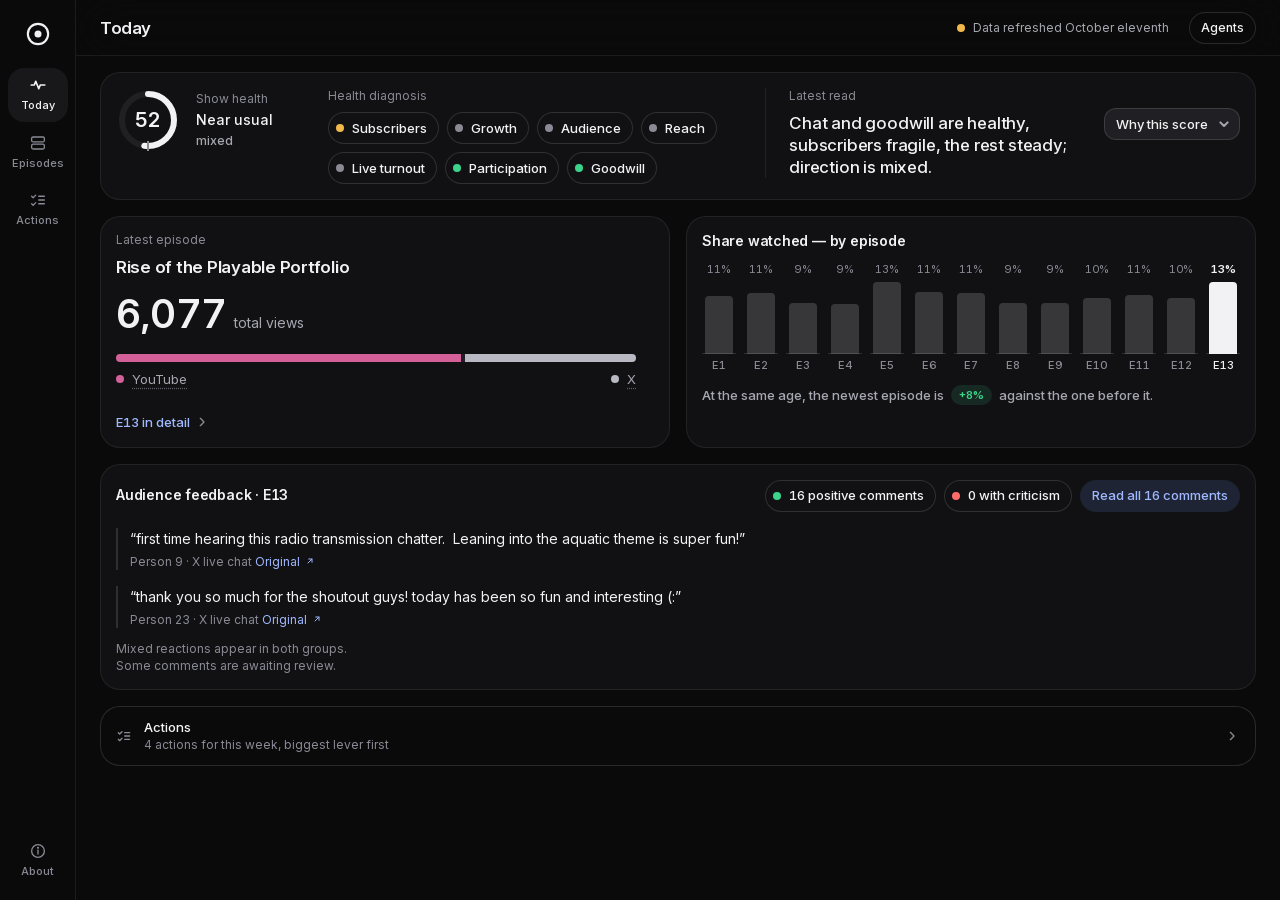
==== commit 3113a44a: "Sponsor page round 3: live views, the middle of the show, segments vs mentions Data (sponsor-view, r" ====
--- a/index.html
+++ b/index.html
@@ -1917,7 +1917,7 @@
   growth: ["Growth", "How new episodes start", "Growth"],
   audienceQuality: ["Audience quality", "Watch time and reactions", "Audience"],
   reachEfficiency: ["Reach", "X announces being seen and played", "Reach"],
-  livePull: ["Live turnout", "Peak, average, people, and minutes watched live", "Live turnout"],
+  livePull: ["Live turnout", "Peak, average, live views, and minutes watched live", "Live turnout"],
   participation: ["Participation", "Chatters and chat pace", "Participation"],
   conversion: ["Subscribers", "Subscriber pull", "Subscribers"],
   sentiment: ["Goodwill", "How feedback reads", "Goodwill"],
@@ -1929,7 +1929,7 @@
   chattersPer100: "Chatters per hundred at the peak", messagesPerHour: "Chat messages an hour",
   engagementWeekOne: "First-week likes and comments", exposureWeekOne: "First-week X reach",
   announceToPlay: "Announce-to-play on X", watching: "Share of the video watched", subscribers: "Subscribers per thousand views",
-  liveViewers: "People who watched live", minutesWatched: "Minutes watched live", minutesPerViewer: "Minutes each live viewer stayed",
+  liveViewers: "Live views", minutesWatched: "Minutes watched live", minutesPerViewer: "Minutes each live viewer stayed",
   holdRate: "Share of the peak still watching at the end", discoveryShare: "YouTube views from search and suggestions",
 };
 const cap = (w) => (w ? w.charAt(0).toUpperCase() + w.slice(1) : "");
@@ -2011,7 +2011,7 @@
     chat: "Live chat messages",
     chattersPer100: "Chatters per hundred people at the peak",
     messagesPerHour: "Chat messages an hour",
-    liveViewers: "People who watched live",
+    liveViewers: "Live views",
     minutesWatched: "Minutes watched live, all together",
     minutesPerViewer: "Minutes each live viewer stayed",
     holdRate: "Share of the peak still watching in the last ten minutes",
@@ -2332,7 +2332,7 @@
         : `<div class="metricline"><div class="big"><span data-fold-number>${nfmt(e.live.avg)}</span> <small>average live viewers</small></div></div>`;
       const liveFacts = [];
       if (e.live.peak != null) liveFacts.push(`<span class="g" data-tip="peak live viewers" tabindex="0">${ICONS.users}<b>${nfmt(e.live.peak)}</b><span class="gl">peak</span></span>`);
-      if (e.live.liveViews != null) liveFacts.push(`<span class="g" data-tip="people who watched live" tabindex="0">${ICONS.eye}<b>${nfmt(e.live.liveViews)}</b><span class="gl">watched live</span></span>`);
+      if (e.live.liveViews != null) liveFacts.push(`<span class="g" data-tip="live views, each channel’s own count, added" tabindex="0">${ICONS.eye}<b>${nfmt(e.live.liveViews)}</b><span class="gl">live views</span></span>`);
       if (e.live.watchedMin != null) liveFacts.push(`<span class="g" data-tip="minutes watched live" tabindex="0">${ICONS.clock}<b>${nfmt(e.live.watchedMin)}</b><span class="gl">min watched</span></span>`);
       if (liveFacts.length) html += `<div class="gline">${liveFacts.join("")}</div>`;
     } else {
@@ -2801,7 +2801,7 @@
     const liveCells = [
       ["Peak viewers", e.live.peak, ""],
       ["Average viewers", e.live.avg, ""],
-      ["People who watched live", e.live.liveViews, ""],
+      ["Live views", e.live.liveViews, ""],
       ["Minutes watched live", e.live.watchedMin, "min"],
       ["Chat messages", e.live.chatMessages, ""],
       ["People who chatted", e.live.chatters, ""],
@@ -4357,7 +4357,7 @@
   // a labelled scroll region a keyboard can scroll, with real column and row headers (steward F17)
   let html = `<div class="tscroll" tabindex="0" role="region" aria-label="${esc(chartTitle()[0])}, as a table"><table><thead><tr>`;
   if (kind === "live") {
-    html += `<th scope="col">Episode</th><th scope="col">Peak</th><th scope="col">Average</th><th scope="col">Watched live</th><th scope="col">Minutes watched</th><th scope="col">Chat messages</th><th scope="col">Chatters</th><th scope="col">Length</th></tr></thead><tbody>`;
+    html += `<th scope="col">Episode</th><th scope="col">Peak</th><th scope="col">Average</th><th scope="col">Live views</th><th scope="col">Minutes watched</th><th scope="col">Chat messages</th><th scope="col">Chatters</th><th scope="col">Length</th></tr></thead><tbody>`;
     for (const e of [...EPS].reverse()) {
       html += `<tr><th scope="row" class="t"><span class="tid">E${e.ep}</span><span class="ttl"> · ${esc(short(e.title))}</span></th>`;
       html += e.live
@@ -4534,7 +4534,7 @@
   <h2 id="ab-show">Show health</h2>
   <p><b>Show health</b> is saved once a day and reads the newest episode at its age against this show’s usual levels — a today read, not a running total over any fixed stretch of days. The score and checks come from the day’s checked facts. The headline and evidence use model wording when available; when it is unavailable, validated fixed wording uses the same facts for that day’s read. If neither wording path passes validation, the previous dated read remains and the refresh reports a failure.</p>
   <p>Seven checks feed it (growth, audience quality, reach, live turnout, participation, subscribers, goodwill); each check is a pill whose dot shows its state — amber fragile, gray steady, green healthy, hollow when the check has no reading yet — with the fragile ones first, and only the checks that are honestly available on the saved date count. A promo-driven lift — a launch or an X reach more than double what a typical episode gets at the same age — is shown with its numbers but never scored, so promotion can neither flatter nor punish the number. A check that has to read an older episode because the newest is too young is carried at half weight and says which episode it read.</p>
-  <p>Live turnout reads the whole live session — peak and average viewers, how many people watched live, and the minutes they watched all together; participation reads chatters per hundred people at the peak, chat messages an hour, how many minutes each live viewer stayed, and how much of the peak audience was still there in the last ten minutes, so a short show and a long one compare. Reach adds the share of YouTube views that YouTube itself brought through search and suggested videos.</p>
+  <p>Live turnout reads the whole live session — peak and average viewers, the live views (each channel’s own count of who watched any part, added, so one person on two channels counts twice), and the minutes watched all together; participation reads chatters per hundred people at the peak, chat messages an hour, how many minutes each live viewer stayed, and how much of the peak audience was still there in the last ten minutes, so a short show and a long one compare. Reach adds the share of YouTube views that YouTube itself brought through search and suggested videos.</p>
   <p>Each check’s state word comes from bands fitted to how much that check normally swings between episodes — never narrower than ten percent either side of usual, never wider than thirty — so a small dip on a measure that always jumps around reads steady, and the same dip on a measure that usually holds still reads fragile; the details behind each check say where its bands sit and why. Beside the score the band carries a direction word — building, holding, softening, or mixed — read from how each durable measure moved over the last few clean episodes, and the Where it’s heading column lists each one, with the range the next first week is expected to land in if it follows the last three clean launches: an expectation, never a result.</p>
   <p>Missing checks drop out instead of becoming zero, and the remaining checks share their weight (goodwill keeps its own weight, so an absent check can never lift it). Every check compares like with like: at the same age, or — until enough same-age history exists — as the earlier episodes stand now, and the row’s details say which. Typical means the last eight comparable episodes with promo outliers left out, and it needs at least three of them; a check with fewer shows Not in yet. When the saved read is behind the data the header says so, and after a week without a fresh read the score is withheld rather than shown as today’s. Each helping or needs-work bullet carries one stored number. A trend appears only after a week of real saved scores; missing days are never filled in.</p>
   <p>Hover, tap, or tab to any check’s name for the saved numbers behind it: the newest result against the show’s typical level, or the reason a check isn’t in yet. Today’s read shows the day’s saved headline; Why this score opens the evidence behind the score — the helping and needs-work facts, the saved reasoning, and the saved scores since the first read under the current rules, drawn on a fixed scale with the usual level marked — and the top do-next actions, in order, with All actions leading to the full list and the finding behind each one.</p>
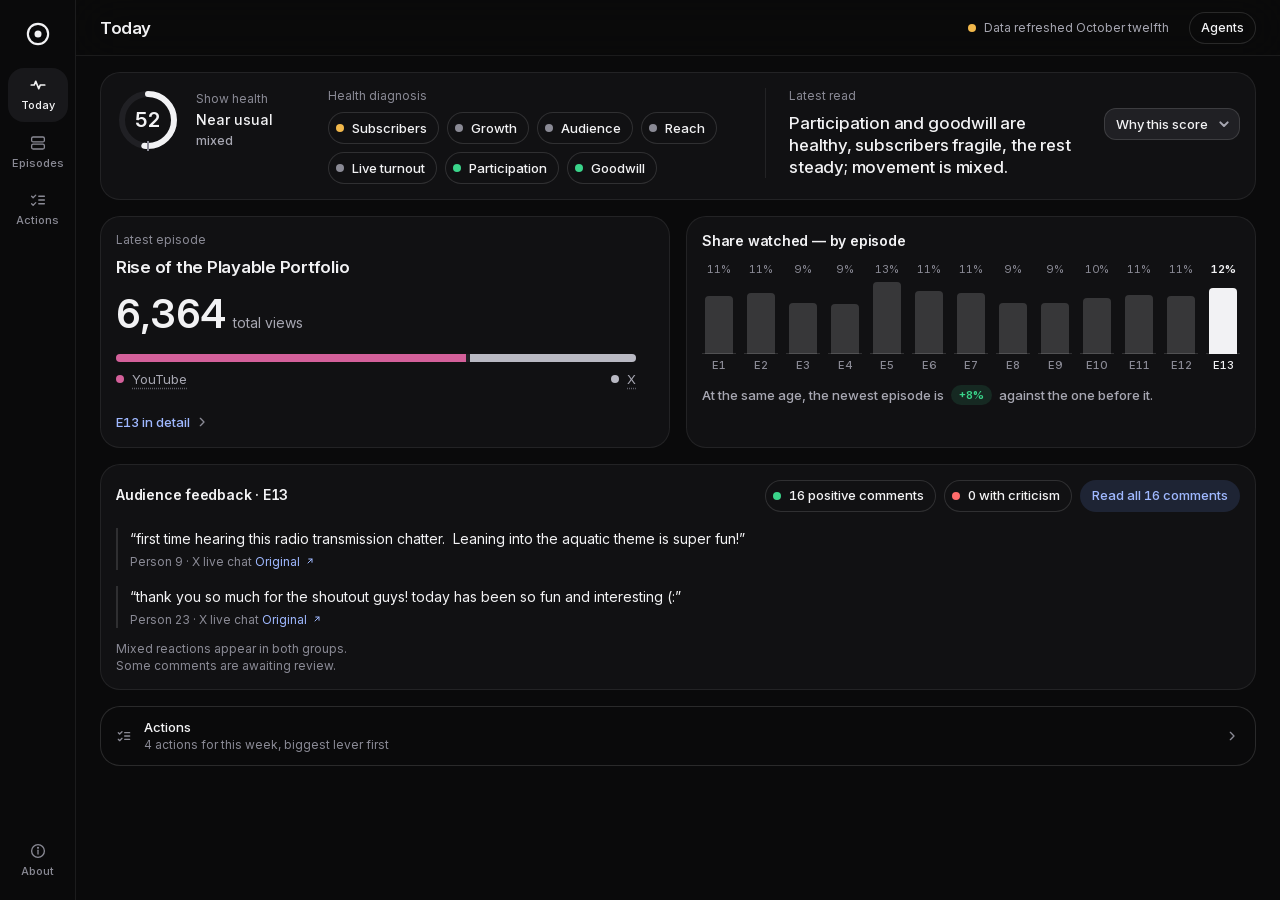
==== commit 65fb36cd: "Live by destination: X readings before E5 are absent, not zero Before E5 Restream measured no live v" ====
--- a/index.html
+++ b/index.html
@@ -1592,6 +1592,10 @@
 // those rows are absent here, not day one and not a point at zero.
 function hasYoutubeReading(e) { return e?.latest?.totalViewsInfo?.includesYoutube === true; }
 function youtubeValue(e, value) { return hasYoutubeReading(e) && Number.isFinite(value) ? value : null; }
+// A live destination reading the source never gave stays blank wherever it
+// shows; the build stores why on the destination's row (a known reporting
+// break), and each surface that lists destinations says it once.
+function liveReasons(live) { return [...new Set((live?.byChannel || []).map((channel) => channel.reason).filter(Boolean))]; }
 function displayedTotal(e) {
   const info = e?.latest?.totalViewsInfo || {};
   if (info.includesYoutube !== true && info.includesPlays !== true) return null;
@@ -1917,7 +1921,7 @@
   growth: ["Growth", "How new episodes start", "Growth"],
   audienceQuality: ["Audience quality", "Watch time and reactions", "Audience"],
   reachEfficiency: ["Reach", "X announces being seen and played", "Reach"],
-  livePull: ["Live turnout", "Peak, average, live views, and minutes watched live", "Live turnout"],
+  livePull: ["Live turnout", "Peak, average, people, and minutes watched live", "Live turnout"],
   participation: ["Participation", "Chatters and chat pace", "Participation"],
   conversion: ["Subscribers", "Subscriber pull", "Subscribers"],
   sentiment: ["Goodwill", "How feedback reads", "Goodwill"],
@@ -1929,21 +1933,21 @@
   chattersPer100: "Chatters per hundred at the peak", messagesPerHour: "Chat messages an hour",
   engagementWeekOne: "First-week likes and comments", exposureWeekOne: "First-week X reach",
   announceToPlay: "Announce-to-play on X", watching: "Share of the video watched", subscribers: "Subscribers per thousand views",
-  liveViewers: "Live views", minutesWatched: "Minutes watched live", minutesPerViewer: "Minutes each live viewer stayed",
+  liveViewers: "People who watched live", minutesWatched: "Minutes watched live", minutesPerViewer: "Minutes each live viewer stayed",
   holdRate: "Share of the peak still watching at the end", discoveryShare: "YouTube views from search and suggestions",
 };
 const cap = (w) => (w ? w.charAt(0).toUpperCase() + w.slice(1) : "");
 /* PRD v12 W43: the episode's chapters — model-written from its transcript,
-   every timestamp and quote grounded; a timestamp links only through the url
-   build-data stored (clock.mjs: the upload's own captions, or a clock check
-   that matched the transcript to the upload) — the page never builds one */
+   every timestamp and quote grounded; a link only when the transcript runs on
+   the YouTube upload's clock (captions), never on the live recording's */
 function chaptersHTML(e) {
   const ch = e.chapters;
   if (!ch || !ch.list || !ch.list.length) return "";
-  const linkable = ch.list.some((c) => c.url);
+  const yt = Object.entries(e.links || {}).find(([k]) => k.startsWith("yt:"))?.[1] || null;
+  const linkable = ch.clock === "upload" && yt;
   const clock = (t) => String(t).replace(/^00:/, "").replace(/^0(\d)/, "$1");
-  const rows = ch.list.map((c, i) => `<li class="chrow"><span class="cht">${c.url ? `<a href="${esc(c.url)}" target="_blank" rel="noopener" aria-describedby="ch-${esc(e.slug)}-${i}"><span class="sr">Play from </span>${esc(clock(c.start))}<span class="sr"> (opens YouTube in a new tab)</span></a>` : esc(clock(c.start))}</span><span class="chb"><b id="ch-${esc(e.slug)}-${i}">${esc(c.title)}</b><span class="chg">${esc(c.gist)}</span></span></li>`).join("");
-  const note = linkable ? "Timestamps follow the YouTube upload — each one opens the moment." : "Timestamps follow the live recording and haven’t been matched to the upload yet — read them as approximate.";
+  const rows = ch.list.map((c, i) => `<li class="chrow"><span class="cht">${linkable ? `<a href="${esc(yt)}&t=${c.seconds}s" target="_blank" rel="noopener" aria-describedby="ch-${esc(e.slug)}-${i}"><span class="sr">Play from </span>${esc(clock(c.start))}<span class="sr"> (opens YouTube in a new tab)</span></a>` : esc(clock(c.start))}</span><span class="chb"><b id="ch-${esc(e.slug)}-${i}">${esc(c.title)}</b><span class="chg">${esc(c.gist)}</span></span></li>`).join("");
+  const note = linkable ? "Timestamps follow the YouTube upload — each one opens the moment." : "Timestamps follow the live recording, which starts a few minutes before the upload — read them as approximate.";
   return `<div class="chapters"><h3 class="kicker">Chapters <span class="kh">${ch.status === "complete" ? "model-written, every timestamp checked against the transcript" : "incomplete"}</span></h3><ol class="chlist" role="list">${rows}</ol><div class="mut chnote">${note}</div></div>`;
 }
 function launchNote(l) {
@@ -2011,7 +2015,7 @@
     chat: "Live chat messages",
     chattersPer100: "Chatters per hundred people at the peak",
     messagesPerHour: "Chat messages an hour",
-    liveViewers: "Live views",
+    liveViewers: "People who watched live",
     minutesWatched: "Minutes watched live, all together",
     minutesPerViewer: "Minutes each live viewer stayed",
     holdRate: "Share of the peak still watching in the last ten minutes",
@@ -2332,7 +2336,7 @@
         : `<div class="metricline"><div class="big"><span data-fold-number>${nfmt(e.live.avg)}</span> <small>average live viewers</small></div></div>`;
       const liveFacts = [];
       if (e.live.peak != null) liveFacts.push(`<span class="g" data-tip="peak live viewers" tabindex="0">${ICONS.users}<b>${nfmt(e.live.peak)}</b><span class="gl">peak</span></span>`);
-      if (e.live.liveViews != null) liveFacts.push(`<span class="g" data-tip="live views, each channel’s own count, added" tabindex="0">${ICONS.eye}<b>${nfmt(e.live.liveViews)}</b><span class="gl">live views</span></span>`);
+      if (e.live.liveViews != null) liveFacts.push(`<span class="g" data-tip="people who watched live" tabindex="0">${ICONS.eye}<b>${nfmt(e.live.liveViews)}</b><span class="gl">watched live</span></span>`);
       if (e.live.watchedMin != null) liveFacts.push(`<span class="g" data-tip="minutes watched live" tabindex="0">${ICONS.clock}<b>${nfmt(e.live.watchedMin)}</b><span class="gl">min watched</span></span>`);
       if (liveFacts.length) html += `<div class="gline">${liveFacts.join("")}</div>`;
     } else {
@@ -2801,7 +2805,7 @@
     const liveCells = [
       ["Peak viewers", e.live.peak, ""],
       ["Average viewers", e.live.avg, ""],
-      ["Live views", e.live.liveViews, ""],
+      ["People who watched live", e.live.liveViews, ""],
       ["Minutes watched live", e.live.watchedMin, "min"],
       ["Chat messages", e.live.chatMessages, ""],
       ["People who chatted", e.live.chatters, ""],
@@ -2827,6 +2831,7 @@
         if (val) html += `<div class="row">${chan(channel.label)}<span class="val">${val}</span></div>`;
       }
       html += `</div>`;
+      for (const reason of liveReasons(e.live)) html += `<p class="hint">${esc(reason)}</p>`;
       const li = e.linkedin;
       if (li && !Object.values(li.metrics || {}).some(Number.isFinite) && (li.reason || li.note)) {
         html += `<p class="hint">${esc(li.reason || "")}</p>${li.note ? `<details class="pdisc"><summary>About the LinkedIn numbers${ICONS.chevdown}</summary><div class="hint">${esc(li.note)}</div></details>` : ""}`;
@@ -3785,6 +3790,7 @@
         if (channels.length) {
           html += `<div class="sub">Average by destination</div>`;
           for (const channel of channels) html += `<div class="ss-x-chart-tip__row">${esc(channel.label)}<span class="ss-x-chart-tip__val">${channel.avg == null ? "not available" : nfmt(channel.avg)}</span></div>`;
+          for (const reason of liveReasons(ep.live)) html += `<div class="ss-x-chart-tip__note">${esc(reason)}</div>`;
         }
       } else if (state.metric === "reach" && ep.latest.xImpressions != null) {
         html += `<div class="ss-x-chart-tip__value">${nfmt(ep.latest.xImpressions)} <small>times the announces were seen</small></div>`;
@@ -3882,6 +3888,7 @@
           const v = byChan[l];
           html += `<div class="ss-x-chart-tip__row"><span class="ss-dot" style="background:${LIVE_CHAN_COLORS[l] || FG3}"></span>${chanHTML(l)}<span class="ss-x-chart-tip__val">${v == null ? "not available" : nfmt(v)}</span></div>`;
         }
+        for (const reason of liveReasons(e.live)) html += `<div class="ss-x-chart-tip__note">${esc(reason)}</div>`;
         html += `<div class="chg foot">Restream total across all simulcast destinations</div>`;
       }
     } else {
@@ -4357,7 +4364,7 @@
   // a labelled scroll region a keyboard can scroll, with real column and row headers (steward F17)
   let html = `<div class="tscroll" tabindex="0" role="region" aria-label="${esc(chartTitle()[0])}, as a table"><table><thead><tr>`;
   if (kind === "live") {
-    html += `<th scope="col">Episode</th><th scope="col">Peak</th><th scope="col">Average</th><th scope="col">Live views</th><th scope="col">Minutes watched</th><th scope="col">Chat messages</th><th scope="col">Chatters</th><th scope="col">Length</th></tr></thead><tbody>`;
+    html += `<th scope="col">Episode</th><th scope="col">Peak</th><th scope="col">Average</th><th scope="col">Watched live</th><th scope="col">Minutes watched</th><th scope="col">Chat messages</th><th scope="col">Chatters</th><th scope="col">Length</th></tr></thead><tbody>`;
     for (const e of [...EPS].reverse()) {
       html += `<tr><th scope="row" class="t"><span class="tid">E${e.ep}</span><span class="ttl"> · ${esc(short(e.title))}</span></th>`;
       html += e.live
@@ -4534,7 +4541,7 @@
   <h2 id="ab-show">Show health</h2>
   <p><b>Show health</b> is saved once a day and reads the newest episode at its age against this show’s usual levels — a today read, not a running total over any fixed stretch of days. The score and checks come from the day’s checked facts. The headline and evidence use model wording when available; when it is unavailable, validated fixed wording uses the same facts for that day’s read. If neither wording path passes validation, the previous dated read remains and the refresh reports a failure.</p>
   <p>Seven checks feed it (growth, audience quality, reach, live turnout, participation, subscribers, goodwill); each check is a pill whose dot shows its state — amber fragile, gray steady, green healthy, hollow when the check has no reading yet — with the fragile ones first, and only the checks that are honestly available on the saved date count. A promo-driven lift — a launch or an X reach more than double what a typical episode gets at the same age — is shown with its numbers but never scored, so promotion can neither flatter nor punish the number. A check that has to read an older episode because the newest is too young is carried at half weight and says which episode it read.</p>
-  <p>Live turnout reads the whole live session — peak and average viewers, the live views (each channel’s own count of who watched any part, added, so one person on two channels counts twice), and the minutes watched all together; participation reads chatters per hundred people at the peak, chat messages an hour, how many minutes each live viewer stayed, and how much of the peak audience was still there in the last ten minutes, so a short show and a long one compare. Reach adds the share of YouTube views that YouTube itself brought through search and suggested videos.</p>
+  <p>Live turnout reads the whole live session — peak and average viewers, how many people watched live, and the minutes they watched all together; participation reads chatters per hundred people at the peak, chat messages an hour, how many minutes each live viewer stayed, and how much of the peak audience was still there in the last ten minutes, so a short show and a long one compare. Reach adds the share of YouTube views that YouTube itself brought through search and suggested videos.</p>
   <p>Each check’s state word comes from bands fitted to how much that check normally swings between episodes — never narrower than ten percent either side of usual, never wider than thirty — so a small dip on a measure that always jumps around reads steady, and the same dip on a measure that usually holds still reads fragile; the details behind each check say where its bands sit and why. Beside the score the band carries a direction word — building, holding, softening, or mixed — read from how each durable measure moved over the last few clean episodes, and the Where it’s heading column lists each one, with the range the next first week is expected to land in if it follows the last three clean launches: an expectation, never a result.</p>
   <p>Missing checks drop out instead of becoming zero, and the remaining checks share their weight (goodwill keeps its own weight, so an absent check can never lift it). Every check compares like with like: at the same age, or — until enough same-age history exists — as the earlier episodes stand now, and the row’s details say which. Typical means the last eight comparable episodes with promo outliers left out, and it needs at least three of them; a check with fewer shows Not in yet. When the saved read is behind the data the header says so, and after a week without a fresh read the score is withheld rather than shown as today’s. Each helping or needs-work bullet carries one stored number. A trend appears only after a week of real saved scores; missing days are never filled in.</p>
   <p>Hover, tap, or tab to any check’s name for the saved numbers behind it: the newest result against the show’s typical level, or the reason a check isn’t in yet. Today’s read shows the day’s saved headline; Why this score opens the evidence behind the score — the helping and needs-work facts, the saved reasoning, and the saved scores since the first read under the current rules, drawn on a fixed scale with the usual level marked — and the top do-next actions, in order, with All actions leading to the full list and the finding behind each one.</p>
@@ -4552,14 +4559,14 @@
   <h2 id="ab-episode">Episode health</h2>
   <p><b>Episode health</b> (0–100) is each episode’s own three-week report card. It is written once the episode’s first 21 days — the point where growth flattens — are over, and it never changes after that: an episode is judged against the eight episodes that aired before it, promo outliers left out, and only when at least three of them can be compared — so later episodes never rewrite an old score. Two episodes’ scores were measured against different earlier episodes, so a higher score means it beat its own bar by more, not that it was the better episode. 50 means it landed right where the show usually did; higher beat that bar, lower missed it.</p>
   <p>Six checks share the score: YouTube views at three weeks against earlier episodes at the same age (35%), likes and comments per 1,000 views (15%), how much of the video people watch (15%), live turnout (15%), subscribers gained per 1,000 views (10%), and how positive the feedback reads (10%). A check with no honest number drops out and the others share its weight — nothing is guessed or filled with zero, and such a check simply does not appear on the page. Views use YouTube only because older X play history does not exist. Nothing shows for an episode until its three weeks are complete, and the first episode sets the bar rather than receiving a score.</p>
-  <p>In the episode panel, a green <b>+</b> or red <b>−</b> percentage says how far above or below the show’s typical level the episode landed, and <b>typical</b> means right at it; hover or tap any label or mark for its definition. Watch and subscriber numbers exist per channel as well as blended — the panel shows each channel’s share watched beside the blend, each under its channel’s name and YouTube mark.</p>
+  <p>In the episode panel, a green <b>+</b> or red <b>−</b> percentage says how far above or below the show’s typical level the episode landed, and <b>typical</b> means right at it; hover or tap any label or mark for its definition. Watch and subscriber numbers exist per channel as well as blended — the panel shows each channel’s share watched beside the blend, each under its channel’s name and YouTube mark. The live session lists each destination as Restream reported it; Restream did not report X’s live viewers or minutes watched before E5, so on those episodes X shows how many watched and nothing for the rest — a reading that was never taken is left blank, never shown as zero.</p>
   <h2 id="ab-watching">Watching</h2>
   <p><b>Watching</b> comes from the verified YouTube analytics both hosts signed in to — not public counters. The share watched averages the two channels together, weighted by their views. The watch curve shows how much of the audience is still watching at each point of the video, blended the same way; the dashed line in the Watching view is a typical episode, drawn only once three episodes have real curves. Small pins on the panel’s curve are the moments the audience moved most — below the line where the most people left, above it where extra people were watching (a spot people skip to). Hover, tap, or tab to one for a short written note on what was being discussed at that stretch of the show; a model writes the note from the transcript, and moment timing comes from the live recording, so read both as close, not exact. Watch data is YouTube only — X does not report it — and an episode whose report has not arrived says Waiting for YouTube instead of showing a zero.</p>
   <h2 id="ab-feedback">Audience feedback</h2>
   <p><b>Live chat and X threads</b> are captured alongside YouTube feedback. Their displayed totals count messages, not distinct people; mixed reactions appear in both positive and criticism lists. Live-chat names are supplied by Restream, which may anonymize them. Only confidently classified feedback is shown; the full source archive is retained privately. Expanded conversation and chat feedback does not change historical health scores or commenting rates.</p>
   <p><b>Scored audience feedback</b> starts with YouTube comments and reply threads from both channels, plus X replies to the announce posts. A model removes spam, unrelated chatter, bare mentions, and questions that do not judge the show. Unclear labels are held for review and never shown. Praise, complaints, and mixed reactions are stored once; a mixed reaction appears in both reading lists with a ± mark. Theme counts are distinct people, and a theme stays hidden until at least three people share it. Neutral suggestions count toward how many people commented, but their text does not appear. Featured quotes must be praise and must also pass a separate negative-word check. Episodes from before X reply tracking say that replies are missing rather than showing a false zero.</p>
   <h2 id="ab-chapters">Chapters</h2>
-  <p><b>Chapters</b> are model-written from each transcript and every timestamp and quote is checked against it. A timestamp links into the YouTube upload only when the transcript runs on that upload’s clock: the transcript is the upload’s own captions, or a check matched hundreds of its phrases to the upload’s captions and found one steady offset.</p>
+  <p><b>Chapters</b> are model-written from each transcript and every timestamp and quote is checked against it. A timestamp links into the YouTube upload only when the transcript runs on that upload’s clock.</p>
   <h2 id="ab-actions">Actions</h2>
   <p><b>Actions</b> lists at most five current actions for this week, in order — written by a model over the day’s show-health read (each check’s state, which way every measure is heading, the outlook, each launch word) and the full fact sheet, with the biggest lever first. Every number in an item is copied from a stored fact; an item whose numbers move out from under it is held back rather than shown. Each card leads with the action, the finding under it is the reason, and How this is counted opens the note on how its numbers were read. The category on each item is the decision it informs. The same-age pace of the newest episode stays on its card and in the chart standings. The first two current actions also appear in the health card’s Do next area. When no written list is current, it shows the five most timely fixed-rule findings instead — the newest episode’s own standing first — grouped by the decision they inform.</p>
   <h2 id="ab-cadence">When numbers update</h2>
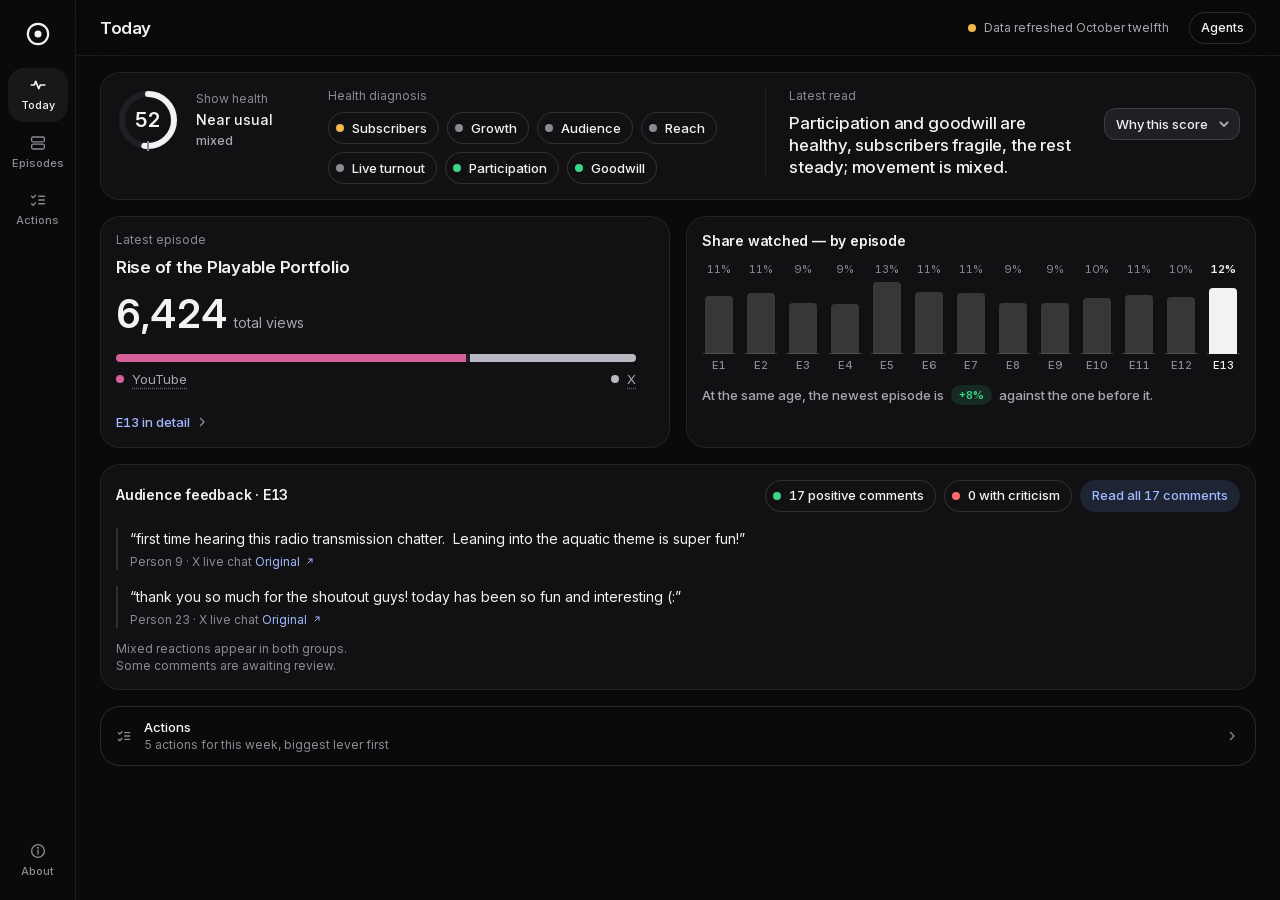
==== commit 6709ca22: "Merge origin/main into sponsor-page: live measures split at the E5 reporting break Brings in main's " ====
--- a/index.html
+++ b/index.html
@@ -1921,7 +1921,7 @@
   growth: ["Growth", "How new episodes start", "Growth"],
   audienceQuality: ["Audience quality", "Watch time and reactions", "Audience"],
   reachEfficiency: ["Reach", "X announces being seen and played", "Reach"],
-  livePull: ["Live turnout", "Peak, average, people, and minutes watched live", "Live turnout"],
+  livePull: ["Live turnout", "Peak, average, live views, and minutes watched live", "Live turnout"],
   participation: ["Participation", "Chatters and chat pace", "Participation"],
   conversion: ["Subscribers", "Subscriber pull", "Subscribers"],
   sentiment: ["Goodwill", "How feedback reads", "Goodwill"],
@@ -1933,21 +1933,21 @@
   chattersPer100: "Chatters per hundred at the peak", messagesPerHour: "Chat messages an hour",
   engagementWeekOne: "First-week likes and comments", exposureWeekOne: "First-week X reach",
   announceToPlay: "Announce-to-play on X", watching: "Share of the video watched", subscribers: "Subscribers per thousand views",
-  liveViewers: "People who watched live", minutesWatched: "Minutes watched live", minutesPerViewer: "Minutes each live viewer stayed",
+  liveViewers: "Live views", minutesWatched: "Minutes watched live", minutesPerViewer: "Minutes each live viewer stayed",
   holdRate: "Share of the peak still watching at the end", discoveryShare: "YouTube views from search and suggestions",
 };
 const cap = (w) => (w ? w.charAt(0).toUpperCase() + w.slice(1) : "");
 /* PRD v12 W43: the episode's chapters — model-written from its transcript,
-   every timestamp and quote grounded; a link only when the transcript runs on
-   the YouTube upload's clock (captions), never on the live recording's */
+   every timestamp and quote grounded; a timestamp links only through the url
+   build-data stored (clock.mjs: the upload's own captions, or a clock check
+   that matched the transcript to the upload) — the page never builds one */
 function chaptersHTML(e) {
   const ch = e.chapters;
   if (!ch || !ch.list || !ch.list.length) return "";
-  const yt = Object.entries(e.links || {}).find(([k]) => k.startsWith("yt:"))?.[1] || null;
-  const linkable = ch.clock === "upload" && yt;
+  const linkable = ch.list.some((c) => c.url);
   const clock = (t) => String(t).replace(/^00:/, "").replace(/^0(\d)/, "$1");
-  const rows = ch.list.map((c, i) => `<li class="chrow"><span class="cht">${linkable ? `<a href="${esc(yt)}&t=${c.seconds}s" target="_blank" rel="noopener" aria-describedby="ch-${esc(e.slug)}-${i}"><span class="sr">Play from </span>${esc(clock(c.start))}<span class="sr"> (opens YouTube in a new tab)</span></a>` : esc(clock(c.start))}</span><span class="chb"><b id="ch-${esc(e.slug)}-${i}">${esc(c.title)}</b><span class="chg">${esc(c.gist)}</span></span></li>`).join("");
-  const note = linkable ? "Timestamps follow the YouTube upload — each one opens the moment." : "Timestamps follow the live recording, which starts a few minutes before the upload — read them as approximate.";
+  const rows = ch.list.map((c, i) => `<li class="chrow"><span class="cht">${c.url ? `<a href="${esc(c.url)}" target="_blank" rel="noopener" aria-describedby="ch-${esc(e.slug)}-${i}"><span class="sr">Play from </span>${esc(clock(c.start))}<span class="sr"> (opens YouTube in a new tab)</span></a>` : esc(clock(c.start))}</span><span class="chb"><b id="ch-${esc(e.slug)}-${i}">${esc(c.title)}</b><span class="chg">${esc(c.gist)}</span></span></li>`).join("");
+  const note = linkable ? "Timestamps follow the YouTube upload — each one opens the moment." : "Timestamps follow the live recording and haven’t been matched to the upload yet — read them as approximate.";
   return `<div class="chapters"><h3 class="kicker">Chapters <span class="kh">${ch.status === "complete" ? "model-written, every timestamp checked against the transcript" : "incomplete"}</span></h3><ol class="chlist" role="list">${rows}</ol><div class="mut chnote">${note}</div></div>`;
 }
 function launchNote(l) {
@@ -2015,7 +2015,7 @@
     chat: "Live chat messages",
     chattersPer100: "Chatters per hundred people at the peak",
     messagesPerHour: "Chat messages an hour",
-    liveViewers: "People who watched live",
+    liveViewers: "Live views",
     minutesWatched: "Minutes watched live, all together",
     minutesPerViewer: "Minutes each live viewer stayed",
     holdRate: "Share of the peak still watching in the last ten minutes",
@@ -2336,7 +2336,7 @@
         : `<div class="metricline"><div class="big"><span data-fold-number>${nfmt(e.live.avg)}</span> <small>average live viewers</small></div></div>`;
       const liveFacts = [];
       if (e.live.peak != null) liveFacts.push(`<span class="g" data-tip="peak live viewers" tabindex="0">${ICONS.users}<b>${nfmt(e.live.peak)}</b><span class="gl">peak</span></span>`);
-      if (e.live.liveViews != null) liveFacts.push(`<span class="g" data-tip="people who watched live" tabindex="0">${ICONS.eye}<b>${nfmt(e.live.liveViews)}</b><span class="gl">watched live</span></span>`);
+      if (e.live.liveViews != null) liveFacts.push(`<span class="g" data-tip="live views, each channel’s own count, added" tabindex="0">${ICONS.eye}<b>${nfmt(e.live.liveViews)}</b><span class="gl">live views</span></span>`);
       if (e.live.watchedMin != null) liveFacts.push(`<span class="g" data-tip="minutes watched live" tabindex="0">${ICONS.clock}<b>${nfmt(e.live.watchedMin)}</b><span class="gl">min watched</span></span>`);
       if (liveFacts.length) html += `<div class="gline">${liveFacts.join("")}</div>`;
     } else {
@@ -2621,10 +2621,11 @@
       ["sentiment", "smile", "Goodwill", "share of feedback leaning positive"],
     ];
     html += `<div class="pnum">${h.score} <span class="hint">of 100 · 50 is typical</span></div>`;
-    const notCompared = [];
+    // a check left out says so with its stored reason (rule 17), one line per reason
+    const notCompared = new Map();
     for (const [k, icon, lab, tip] of CHECK_ROWS) {
       const c = h.checks?.[k];
-      if (!c || c.ratio == null) { if (c?.reason) notCompared.push(lab); continue; }
+      if (!c || c.ratio == null) { if (c?.reason) notCompared.set(c.reason, [...(notCompared.get(c.reason) || []), lab]); continue; }
       const fmtV = (v) => k === "live" ? `${v.peak} · ${nfmt(v.chat)}` : k === "retention" ? pct1(v) : k === "sentiment" ? `${v}%` : nfmt(v);
       // the stored note says how the comparison was made (same age, or as
       // the earlier episodes stand now) — click layer only, never recomputed
@@ -2633,7 +2634,7 @@
       const rowTipTypical = Math.round(Math.abs(c.ratio - 1) * 100) <= QUIET_ZONE ? `${rowTip} · typical means right at the show’s usual level` : rowTip;
       html += `<div class="irow" data-tip="${esc(rowTipTypical)}" tabindex="0">${ICONS[icon]}<span class="lb">${lab}</span><b>${fmtV(c.value)}</b>${deltaBadge(c.ratio)}</div>`;
     }
-    if (notCompared.length) html += `<div class="hint">Not compared: ${notCompared.join(", ")} — fewer than three earlier episodes had a reading.</div>`;
+    for (const [reason, labels] of notCompared) html += `<div class="hint">Not compared: ${labels.join(", ")}. ${esc(reason)}</div>`;
     if (pace) {
       const paceTip = `YouTube views at the same age as the other episodes, promo outliers left out — appears after three of them have real data at that age.${Math.abs(pace.pct) <= QUIET_ZONE ? " Typical means right at the usual level." : ""}`;
       html += `<div class="irow" data-tip="${esc(paceTip)}" tabindex="0">${ICONS.gauge}<span class="lb">Same-age pace</span>${
@@ -2805,7 +2806,7 @@
     const liveCells = [
       ["Peak viewers", e.live.peak, ""],
       ["Average viewers", e.live.avg, ""],
-      ["People who watched live", e.live.liveViews, ""],
+      ["Live views", e.live.liveViews, ""],
       ["Minutes watched live", e.live.watchedMin, "min"],
       ["Chat messages", e.live.chatMessages, ""],
       ["People who chatted", e.live.chatters, ""],
@@ -4364,7 +4365,7 @@
   // a labelled scroll region a keyboard can scroll, with real column and row headers (steward F17)
   let html = `<div class="tscroll" tabindex="0" role="region" aria-label="${esc(chartTitle()[0])}, as a table"><table><thead><tr>`;
   if (kind === "live") {
-    html += `<th scope="col">Episode</th><th scope="col">Peak</th><th scope="col">Average</th><th scope="col">Watched live</th><th scope="col">Minutes watched</th><th scope="col">Chat messages</th><th scope="col">Chatters</th><th scope="col">Length</th></tr></thead><tbody>`;
+    html += `<th scope="col">Episode</th><th scope="col">Peak</th><th scope="col">Average</th><th scope="col">Live views</th><th scope="col">Minutes watched</th><th scope="col">Chat messages</th><th scope="col">Chatters</th><th scope="col">Length</th></tr></thead><tbody>`;
     for (const e of [...EPS].reverse()) {
       html += `<tr><th scope="row" class="t"><span class="tid">E${e.ep}</span><span class="ttl"> · ${esc(short(e.title))}</span></th>`;
       html += e.live
@@ -4541,7 +4542,7 @@
   <h2 id="ab-show">Show health</h2>
   <p><b>Show health</b> is saved once a day and reads the newest episode at its age against this show’s usual levels — a today read, not a running total over any fixed stretch of days. The score and checks come from the day’s checked facts. The headline and evidence use model wording when available; when it is unavailable, validated fixed wording uses the same facts for that day’s read. If neither wording path passes validation, the previous dated read remains and the refresh reports a failure.</p>
   <p>Seven checks feed it (growth, audience quality, reach, live turnout, participation, subscribers, goodwill); each check is a pill whose dot shows its state — amber fragile, gray steady, green healthy, hollow when the check has no reading yet — with the fragile ones first, and only the checks that are honestly available on the saved date count. A promo-driven lift — a launch or an X reach more than double what a typical episode gets at the same age — is shown with its numbers but never scored, so promotion can neither flatter nor punish the number. A check that has to read an older episode because the newest is too young is carried at half weight and says which episode it read.</p>
-  <p>Live turnout reads the whole live session — peak and average viewers, how many people watched live, and the minutes they watched all together; participation reads chatters per hundred people at the peak, chat messages an hour, how many minutes each live viewer stayed, and how much of the peak audience was still there in the last ten minutes, so a short show and a long one compare. Reach adds the share of YouTube views that YouTube itself brought through search and suggested videos.</p>
+  <p>Live turnout reads the whole live session — peak and average viewers, the live views (each channel’s own count of who watched any part, added, so one person on two channels counts twice), and the minutes watched all together; participation reads chatters per hundred people at the peak, chat messages an hour, how many minutes each live viewer stayed, and how much of the peak audience was still there in the last ten minutes, so a short show and a long one compare. Restream began counting X’s live viewers at E5 — before it, the peak, average and minutes watched were YouTube’s alone — so everything built on live viewers is compared only with episodes from E5 on; chat messages an hour compares across. Reach adds the share of YouTube views that YouTube itself brought through search and suggested videos.</p>
   <p>Each check’s state word comes from bands fitted to how much that check normally swings between episodes — never narrower than ten percent either side of usual, never wider than thirty — so a small dip on a measure that always jumps around reads steady, and the same dip on a measure that usually holds still reads fragile; the details behind each check say where its bands sit and why. Beside the score the band carries a direction word — building, holding, softening, or mixed — read from how each durable measure moved over the last few clean episodes, and the Where it’s heading column lists each one, with the range the next first week is expected to land in if it follows the last three clean launches: an expectation, never a result.</p>
   <p>Missing checks drop out instead of becoming zero, and the remaining checks share their weight (goodwill keeps its own weight, so an absent check can never lift it). Every check compares like with like: at the same age, or — until enough same-age history exists — as the earlier episodes stand now, and the row’s details say which. Typical means the last eight comparable episodes with promo outliers left out, and it needs at least three of them; a check with fewer shows Not in yet. When the saved read is behind the data the header says so, and after a week without a fresh read the score is withheld rather than shown as today’s. Each helping or needs-work bullet carries one stored number. A trend appears only after a week of real saved scores; missing days are never filled in.</p>
   <p>Hover, tap, or tab to any check’s name for the saved numbers behind it: the newest result against the show’s typical level, or the reason a check isn’t in yet. Today’s read shows the day’s saved headline; Why this score opens the evidence behind the score — the helping and needs-work facts, the saved reasoning, and the saved scores since the first read under the current rules, drawn on a fixed scale with the usual level marked — and the top do-next actions, in order, with All actions leading to the full list and the finding behind each one.</p>
@@ -4558,7 +4559,7 @@
   <p><b>Launch</b> is each episode’s first-week standing in one word: its YouTube views at the end of its first week — or at its earliest reading for episodes tracked late, or at its current age while it is under a week old, marked "so far" — against the other episodes at that same age, promo outliers left out, and only with three others to compare; strong means more than a tenth above the typical, soft more than a tenth below. A promo-driven launch keeps its word and says so. It is a standing, not a score: it can move while an episode is young and it never replaces the three-week read.</p>
   <h2 id="ab-episode">Episode health</h2>
   <p><b>Episode health</b> (0–100) is each episode’s own three-week report card. It is written once the episode’s first 21 days — the point where growth flattens — are over, and it never changes after that: an episode is judged against the eight episodes that aired before it, promo outliers left out, and only when at least three of them can be compared — so later episodes never rewrite an old score. Two episodes’ scores were measured against different earlier episodes, so a higher score means it beat its own bar by more, not that it was the better episode. 50 means it landed right where the show usually did; higher beat that bar, lower missed it.</p>
-  <p>Six checks share the score: YouTube views at three weeks against earlier episodes at the same age (35%), likes and comments per 1,000 views (15%), how much of the video people watch (15%), live turnout (15%), subscribers gained per 1,000 views (10%), and how positive the feedback reads (10%). A check with no honest number drops out and the others share its weight — nothing is guessed or filled with zero, and such a check simply does not appear on the page. Views use YouTube only because older X play history does not exist. Nothing shows for an episode until its three weeks are complete, and the first episode sets the bar rather than receiving a score.</p>
+  <p>Six checks share the score: YouTube views at three weeks against earlier episodes at the same age (35%), likes and comments per 1,000 views (15%), how much of the video people watch (15%), live turnout (15%), subscribers gained per 1,000 views (10%), and how positive the feedback reads (10%). A check with no honest number drops out and the others share its weight — nothing is guessed or filled with zero, and such a check simply does not appear on the page. Views use YouTube only because older X play history does not exist. Live turnout compares the peak and the chat only with earlier episodes on the same side of E5, when Restream began counting X’s live viewers, so an episode with fewer than three of those has no live turnout check; E5 to E10 were re-read from their saved inputs under this rule. Nothing shows for an episode until its three weeks are complete, and the first episode sets the bar rather than receiving a score.</p>
   <p>In the episode panel, a green <b>+</b> or red <b>−</b> percentage says how far above or below the show’s typical level the episode landed, and <b>typical</b> means right at it; hover or tap any label or mark for its definition. Watch and subscriber numbers exist per channel as well as blended — the panel shows each channel’s share watched beside the blend, each under its channel’s name and YouTube mark. The live session lists each destination as Restream reported it; Restream did not report X’s live viewers or minutes watched before E5, so on those episodes X shows how many watched and nothing for the rest — a reading that was never taken is left blank, never shown as zero.</p>
   <h2 id="ab-watching">Watching</h2>
   <p><b>Watching</b> comes from the verified YouTube analytics both hosts signed in to — not public counters. The share watched averages the two channels together, weighted by their views. The watch curve shows how much of the audience is still watching at each point of the video, blended the same way; the dashed line in the Watching view is a typical episode, drawn only once three episodes have real curves. Small pins on the panel’s curve are the moments the audience moved most — below the line where the most people left, above it where extra people were watching (a spot people skip to). Hover, tap, or tab to one for a short written note on what was being discussed at that stretch of the show; a model writes the note from the transcript, and moment timing comes from the live recording, so read both as close, not exact. Watch data is YouTube only — X does not report it — and an episode whose report has not arrived says Waiting for YouTube instead of showing a zero.</p>
@@ -4566,7 +4567,7 @@
   <p><b>Live chat and X threads</b> are captured alongside YouTube feedback. Their displayed totals count messages, not distinct people; mixed reactions appear in both positive and criticism lists. Live-chat names are supplied by Restream, which may anonymize them. Only confidently classified feedback is shown; the full source archive is retained privately. Expanded conversation and chat feedback does not change historical health scores or commenting rates.</p>
   <p><b>Scored audience feedback</b> starts with YouTube comments and reply threads from both channels, plus X replies to the announce posts. A model removes spam, unrelated chatter, bare mentions, and questions that do not judge the show. Unclear labels are held for review and never shown. Praise, complaints, and mixed reactions are stored once; a mixed reaction appears in both reading lists with a ± mark. Theme counts are distinct people, and a theme stays hidden until at least three people share it. Neutral suggestions count toward how many people commented, but their text does not appear. Featured quotes must be praise and must also pass a separate negative-word check. Episodes from before X reply tracking say that replies are missing rather than showing a false zero.</p>
   <h2 id="ab-chapters">Chapters</h2>
-  <p><b>Chapters</b> are model-written from each transcript and every timestamp and quote is checked against it. A timestamp links into the YouTube upload only when the transcript runs on that upload’s clock.</p>
+  <p><b>Chapters</b> are model-written from each transcript and every timestamp and quote is checked against it. A timestamp links into the YouTube upload only when the transcript runs on that upload’s clock: the transcript is the upload’s own captions, or a check matched hundreds of its phrases to the upload’s captions and found one steady offset.</p>
   <h2 id="ab-actions">Actions</h2>
   <p><b>Actions</b> lists at most five current actions for this week, in order — written by a model over the day’s show-health read (each check’s state, which way every measure is heading, the outlook, each launch word) and the full fact sheet, with the biggest lever first. Every number in an item is copied from a stored fact; an item whose numbers move out from under it is held back rather than shown. Each card leads with the action, the finding under it is the reason, and How this is counted opens the note on how its numbers were read. The category on each item is the decision it informs. The same-age pace of the newest episode stays on its card and in the chart standings. The first two current actions also appear in the health card’s Do next area. When no written list is current, it shows the five most timely fixed-rule findings instead — the newest episode’s own standing first — grouped by the decision they inform.</p>
   <h2 id="ab-cadence">When numbers update</h2>
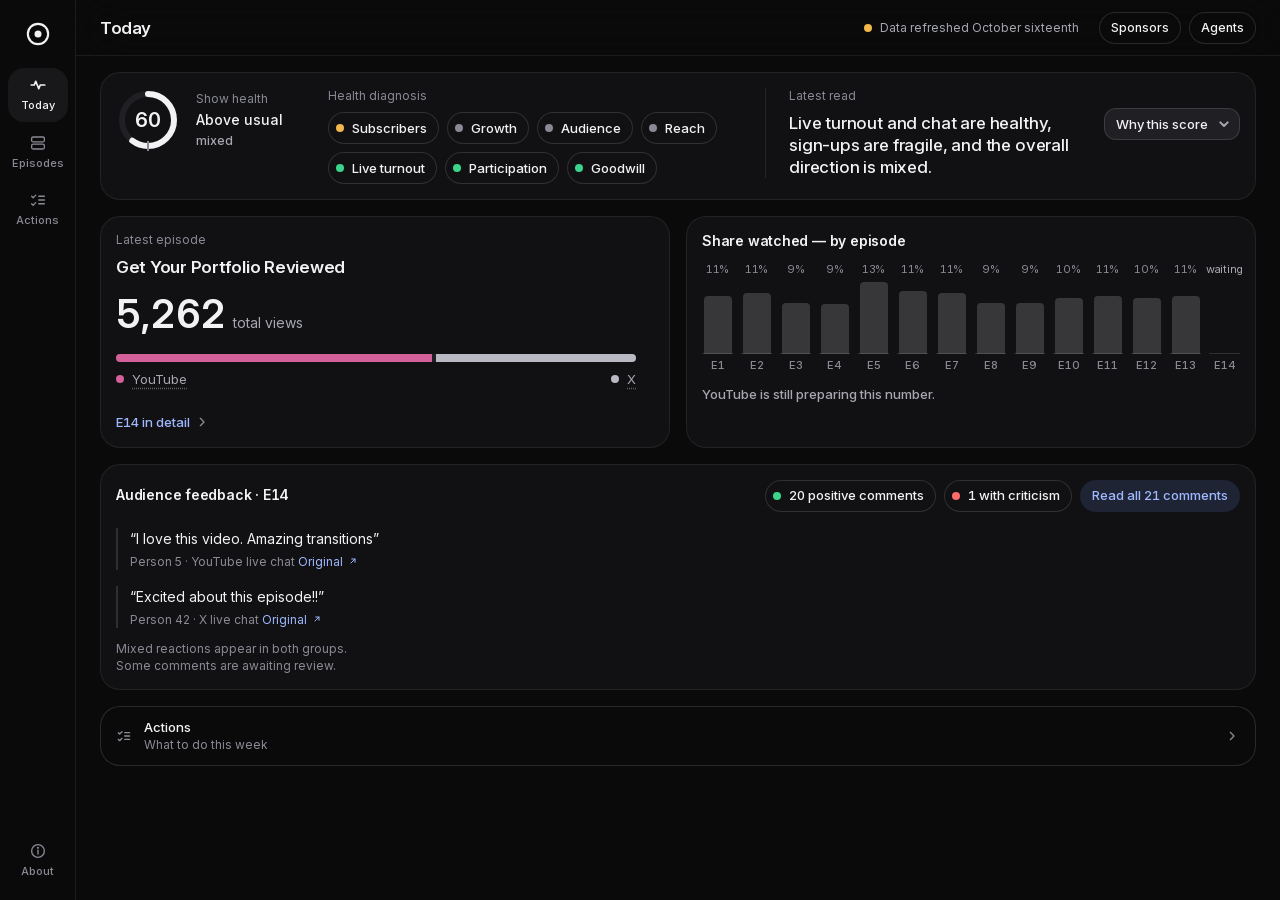
==== commit a75a948e: "Dashboard nav: a Sponsors pill beside Agents in the top bar The owner asked for the sponsor page in " ====
--- a/index.html
+++ b/index.html
@@ -438,14 +438,15 @@
   /* the system's trust bar: phones move a not-current freshness sentence under the top bar */
   .trust { display: none; }
   #audience-preview { margin-top: var(--gap); }
-  /* the Agents page: the top bar's pill (outline, no fill) */
-  .agentslink { position: relative; display: inline-flex; align-items: center; height: 36px; padding: 0 12px; flex: none;
+  /* the other pages (Sponsors, Agents): the top bar's pills (outline, no fill) */
+  .agentslink, .pagelink { position: relative; display: inline-flex; align-items: center; height: 36px; padding: 0 12px; flex: none;
     border-radius: var(--radius-full); box-shadow: inset 0 0 0 1px var(--line-strong);
     color: var(--fg-1); font-size: var(--text-body-sm); font-weight: 500; text-decoration: none; white-space: nowrap;
     transition: background 150ms var(--ease-out-quart); }
-  .agentslink::after { content: ""; position: absolute; inset: -4px 0; }
-  .agentslink:hover { background: var(--surface-2); }
-  @media (min-width: 48rem) { .agentslink { height: 32px; font-size: var(--text-meta); } }
+  .agentslink::after, .pagelink::after { content: ""; position: absolute; inset: -4px 0; }
+  .agentslink:hover, .pagelink:hover { background: var(--surface-2); }
+  @media (hover: none) { .agentslink:hover, .pagelink:hover { background: none; } }
+  @media (min-width: 48rem) { .agentslink, .pagelink { height: 32px; font-size: var(--text-meta); } }
   /* A copy that is not the live site (a one-off build, a branch preview) whose
      data is from an earlier day says so and links to the live dashboard —
      the system's warning banner. */
@@ -1402,6 +1403,7 @@
   <div class="topin">
     <h1 id="pagetitle" tabindex="-1">Today</h1>
     <button type="button" class="ss-conn stamp" id="stamp"></button>
+    <a class="pagelink" href="sponsors.html">Sponsors</a>
     <a class="agentslink" href="agents.html">Agents</a>
   </div>
 </header>
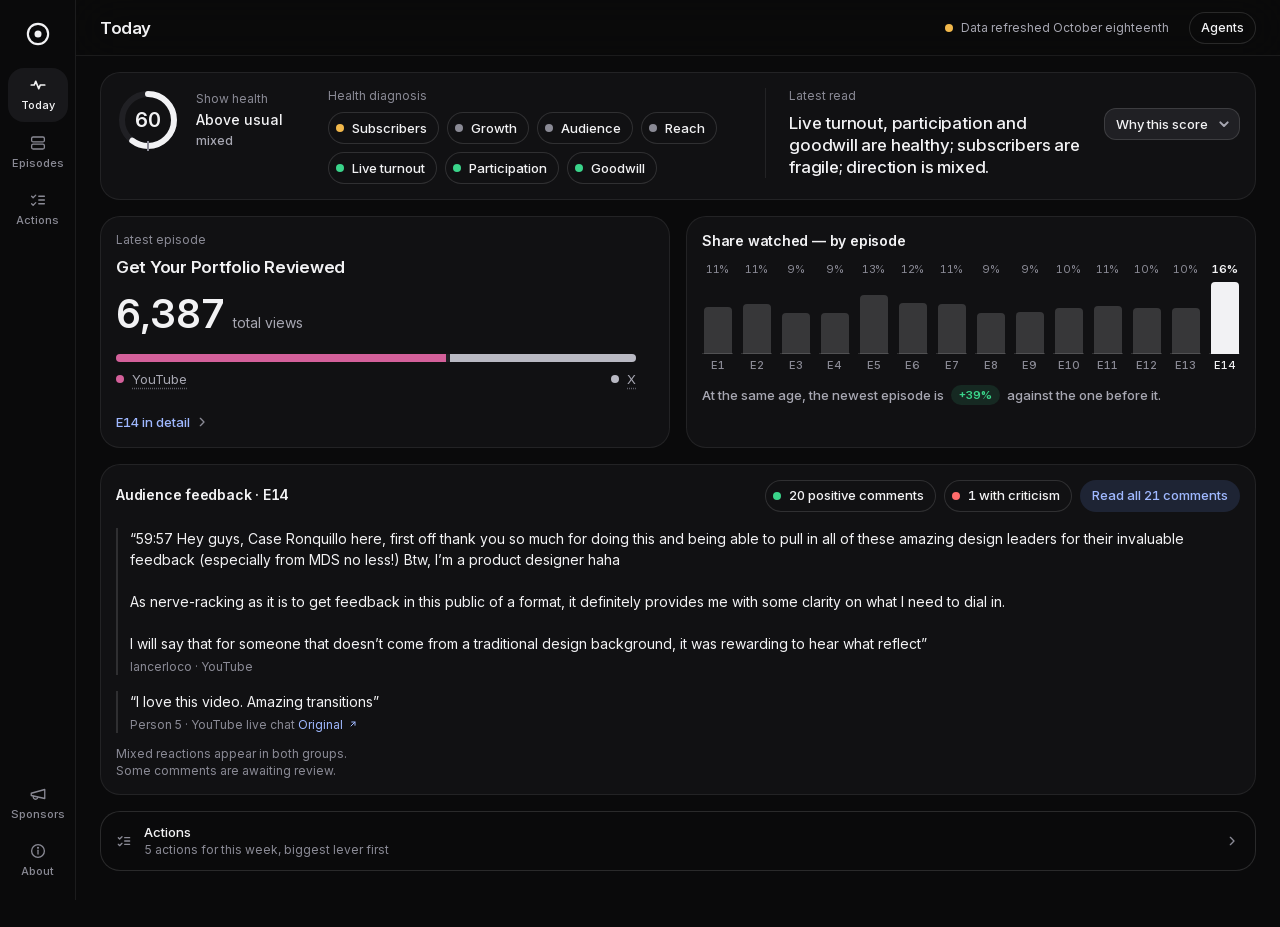
==== commit 4fa37f6e: "Dashboard: Sponsors in the rail and the phone tab bar The sponsor page gets a real nav item: in the " ====
--- a/index.html
+++ b/index.html
@@ -438,15 +438,15 @@
   /* the system's trust bar: phones move a not-current freshness sentence under the top bar */
   .trust { display: none; }
   #audience-preview { margin-top: var(--gap); }
-  /* the other pages (Sponsors, Agents): the top bar's pills (outline, no fill) */
-  .agentslink, .pagelink { position: relative; display: inline-flex; align-items: center; height: 36px; padding: 0 12px; flex: none;
+  /* the Agents page: the top bar's pill (outline, no fill); Sponsors is a nav item in the rail and the tab bar */
+  .agentslink { position: relative; display: inline-flex; align-items: center; height: 36px; padding: 0 12px; flex: none;
     border-radius: var(--radius-full); box-shadow: inset 0 0 0 1px var(--line-strong);
     color: var(--fg-1); font-size: var(--text-body-sm); font-weight: 500; text-decoration: none; white-space: nowrap;
     transition: background 150ms var(--ease-out-quart); }
-  .agentslink::after, .pagelink::after { content: ""; position: absolute; inset: -4px 0; }
-  .agentslink:hover, .pagelink:hover { background: var(--surface-2); }
-  @media (hover: none) { .agentslink:hover, .pagelink:hover { background: none; } }
-  @media (min-width: 48rem) { .agentslink, .pagelink { height: 32px; font-size: var(--text-meta); } }
+  .agentslink::after { content: ""; position: absolute; inset: -4px 0; }
+  .agentslink:hover { background: var(--surface-2); }
+  @media (hover: none) { .agentslink:hover { background: none; } }
+  @media (min-width: 48rem) { .agentslink { height: 32px; font-size: var(--text-meta); } }
   /* A copy that is not the live site (a one-off build, a branch preview) whose
      data is from an earlier day says so and links to the live dashboard —
      the system's warning banner. */
@@ -1396,6 +1396,7 @@
     <a class="ss-rail__item" href="#today" data-nav="today"><svg viewBox="0 0 24 24" fill="none" stroke="currentColor" stroke-width="2" stroke-linecap="round" stroke-linejoin="round" aria-hidden="true"><path d="M3 12h4l2-5 4 10 2-5h6"/></svg><span>Today</span></a><a class="ss-rail__item" href="#episodes" data-nav="episodes"><svg viewBox="0 0 24 24" fill="none" stroke="currentColor" stroke-width="2" stroke-linecap="round" stroke-linejoin="round" aria-hidden="true"><rect x="3.5" y="4" width="17" height="6.5" rx="2"/><rect x="3.5" y="13.5" width="17" height="6.5" rx="2"/></svg><span>Episodes</span></a><a class="ss-rail__item" href="#actions" data-nav="actions"><svg viewBox="0 0 24 24" fill="none" stroke="currentColor" stroke-width="2" stroke-linecap="round" stroke-linejoin="round" aria-hidden="true"><path d="m3.5 7 2 2 3.5-3.5M3.5 17l2 2 3.5-3.5M13 7h7.5M13 12h7.5M13 17h7.5"/></svg><span>Actions</span></a>
   </div>
   <div class="ss-rail__list ss-rail__list--bottom">
+    <a class="ss-rail__item" href="sponsors.html"><svg viewBox="0 0 24 24" fill="none" stroke="currentColor" stroke-width="2" stroke-linecap="round" stroke-linejoin="round" aria-hidden="true"><path d="m3 11 18-5v12L3 14v-3z"/><path d="M11.6 16.8a3 3 0 1 1-5.8-1.6"/></svg><span>Sponsors</span></a>
     <a class="ss-rail__item" href="#about" data-nav="about"><svg viewBox="0 0 24 24" fill="none" stroke="currentColor" stroke-width="2" stroke-linecap="round" stroke-linejoin="round" aria-hidden="true"><circle cx="12" cy="12" r="8.5"/><path d="M12 11v5"/><path d="M12 7.8h.01" stroke-width="2.8"/></svg><span>About</span></a>
   </div>
 </nav>
@@ -1403,7 +1404,6 @@
   <div class="topin">
     <h1 id="pagetitle" tabindex="-1">Today</h1>
     <button type="button" class="ss-conn stamp" id="stamp"></button>
-    <a class="pagelink" href="sponsors.html">Sponsors</a>
     <a class="agentslink" href="agents.html">Agents</a>
   </div>
 </header>
@@ -1470,7 +1470,7 @@
 <nav class="ss-tabbar" aria-label="Primary">
   <div class="ss-tabbar__fade" aria-hidden="true"></div>
   <div class="ss-tabbar__pill">
-    <a class="ss-tab" href="#today" data-nav="today"><svg viewBox="0 0 24 24" fill="none" stroke="currentColor" stroke-width="2" stroke-linecap="round" stroke-linejoin="round" aria-hidden="true"><path d="M3 12h4l2-5 4 10 2-5h6"/></svg><span>Today</span></a><a class="ss-tab" href="#episodes" data-nav="episodes"><svg viewBox="0 0 24 24" fill="none" stroke="currentColor" stroke-width="2" stroke-linecap="round" stroke-linejoin="round" aria-hidden="true"><rect x="3.5" y="4" width="17" height="6.5" rx="2"/><rect x="3.5" y="13.5" width="17" height="6.5" rx="2"/></svg><span>Episodes</span></a><a class="ss-tab" href="#actions" data-nav="actions"><svg viewBox="0 0 24 24" fill="none" stroke="currentColor" stroke-width="2" stroke-linecap="round" stroke-linejoin="round" aria-hidden="true"><path d="m3.5 7 2 2 3.5-3.5M3.5 17l2 2 3.5-3.5M13 7h7.5M13 12h7.5M13 17h7.5"/></svg><span>Actions</span></a><a class="ss-tab" href="#about" data-nav="about"><svg viewBox="0 0 24 24" fill="none" stroke="currentColor" stroke-width="2" stroke-linecap="round" stroke-linejoin="round" aria-hidden="true"><circle cx="12" cy="12" r="8.5"/><path d="M12 11v5"/><path d="M12 7.8h.01" stroke-width="2.8"/></svg><span>About</span></a>
+    <a class="ss-tab" href="#today" data-nav="today"><svg viewBox="0 0 24 24" fill="none" stroke="currentColor" stroke-width="2" stroke-linecap="round" stroke-linejoin="round" aria-hidden="true"><path d="M3 12h4l2-5 4 10 2-5h6"/></svg><span>Today</span></a><a class="ss-tab" href="#episodes" data-nav="episodes"><svg viewBox="0 0 24 24" fill="none" stroke="currentColor" stroke-width="2" stroke-linecap="round" stroke-linejoin="round" aria-hidden="true"><rect x="3.5" y="4" width="17" height="6.5" rx="2"/><rect x="3.5" y="13.5" width="17" height="6.5" rx="2"/></svg><span>Episodes</span></a><a class="ss-tab" href="#actions" data-nav="actions"><svg viewBox="0 0 24 24" fill="none" stroke="currentColor" stroke-width="2" stroke-linecap="round" stroke-linejoin="round" aria-hidden="true"><path d="m3.5 7 2 2 3.5-3.5M3.5 17l2 2 3.5-3.5M13 7h7.5M13 12h7.5M13 17h7.5"/></svg><span>Actions</span></a><a class="ss-tab" href="sponsors.html"><svg viewBox="0 0 24 24" fill="none" stroke="currentColor" stroke-width="2" stroke-linecap="round" stroke-linejoin="round" aria-hidden="true"><path d="m3 11 18-5v12L3 14v-3z"/><path d="M11.6 16.8a3 3 0 1 1-5.8-1.6"/></svg><span>Sponsors</span></a><a class="ss-tab" href="#about" data-nav="about"><svg viewBox="0 0 24 24" fill="none" stroke="currentColor" stroke-width="2" stroke-linecap="round" stroke-linejoin="round" aria-hidden="true"><circle cx="12" cy="12" r="8.5"/><path d="M12 11v5"/><path d="M12 7.8h.01" stroke-width="2.8"/></svg><span>About</span></a>
   </div>
 </nav>
 
